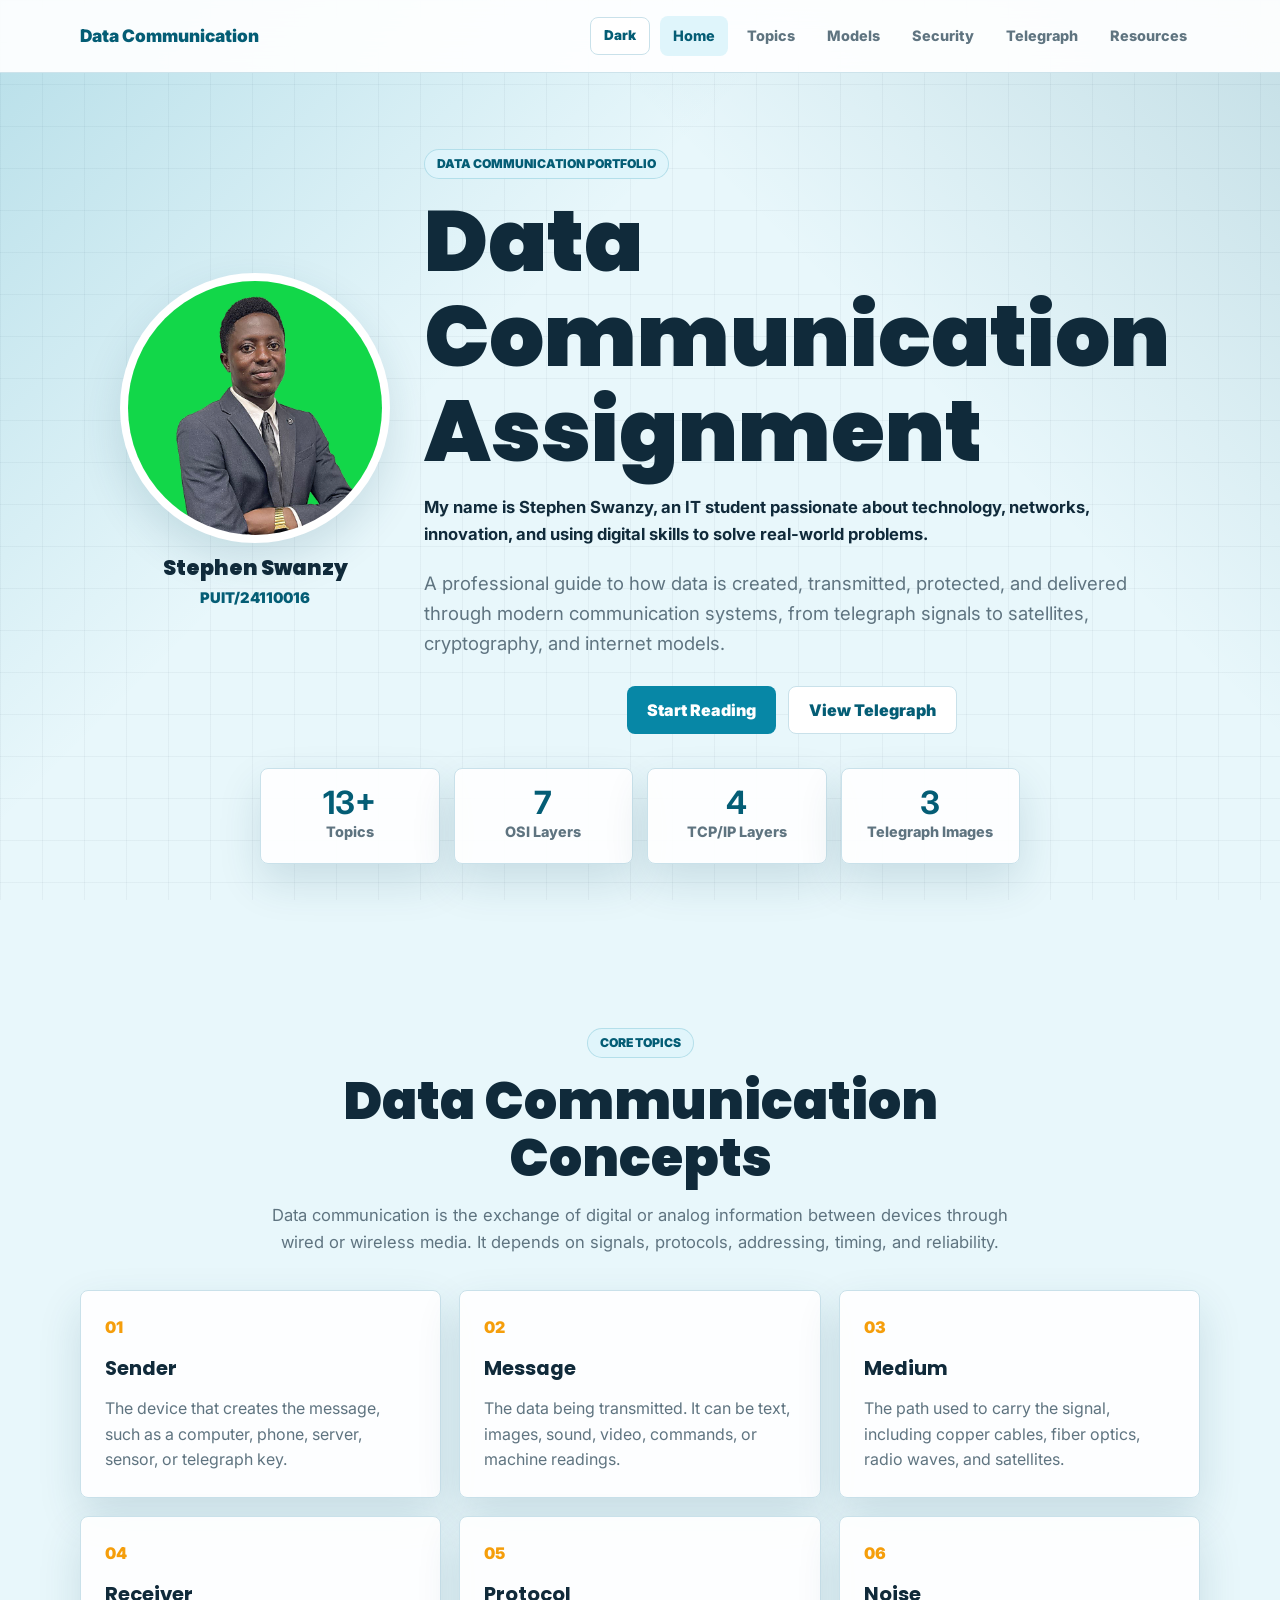
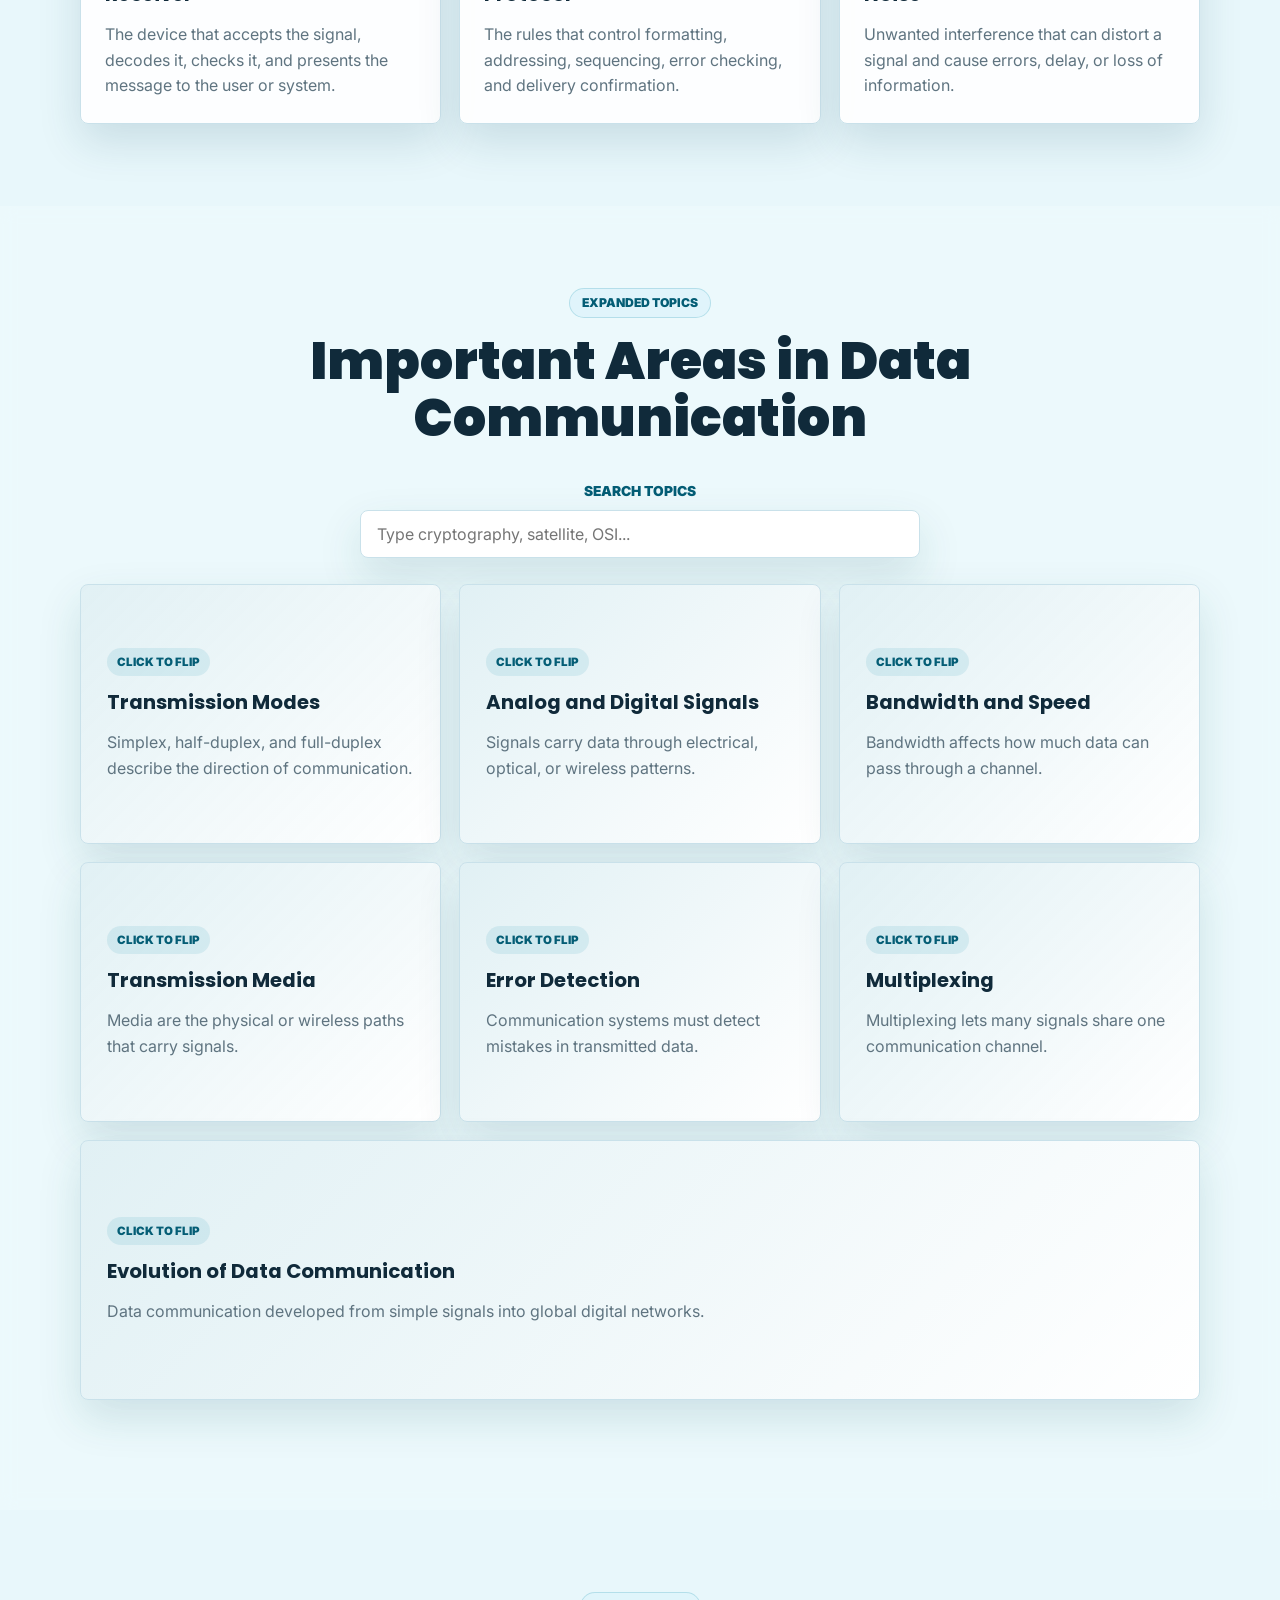
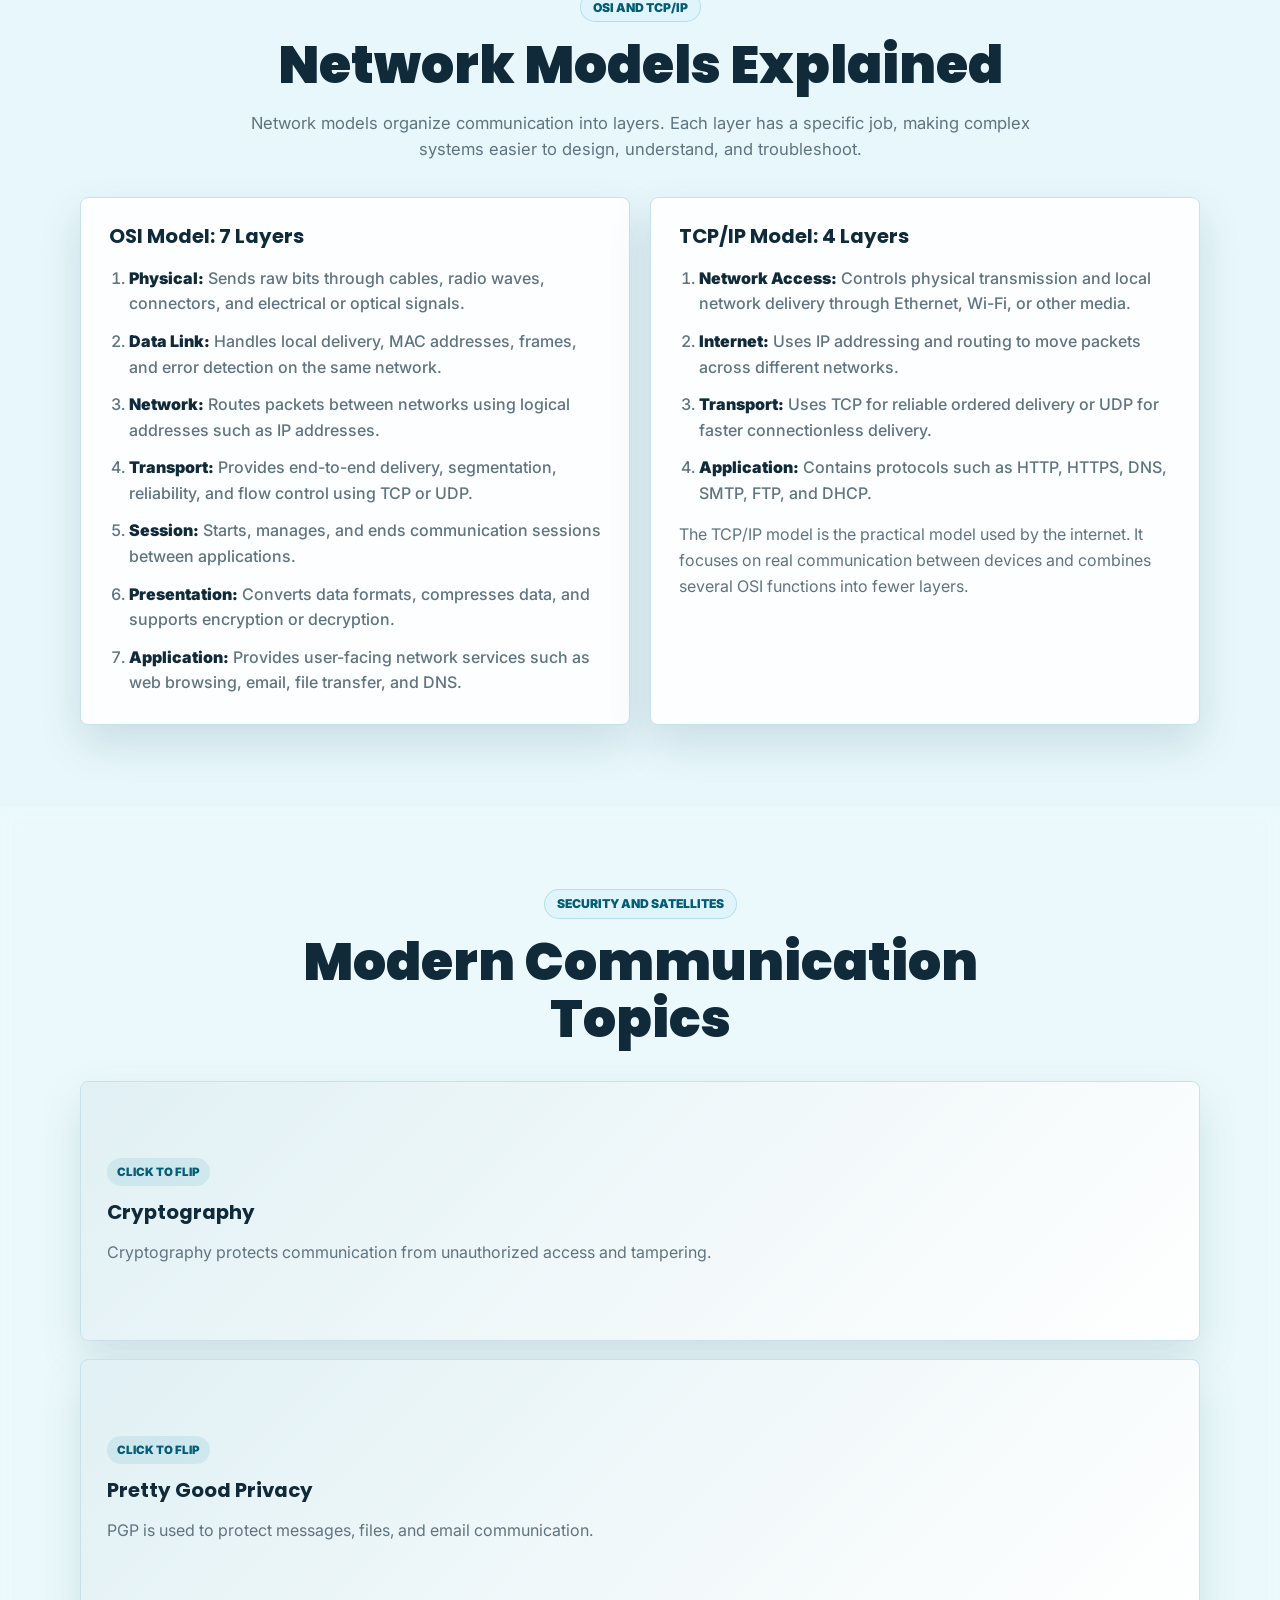
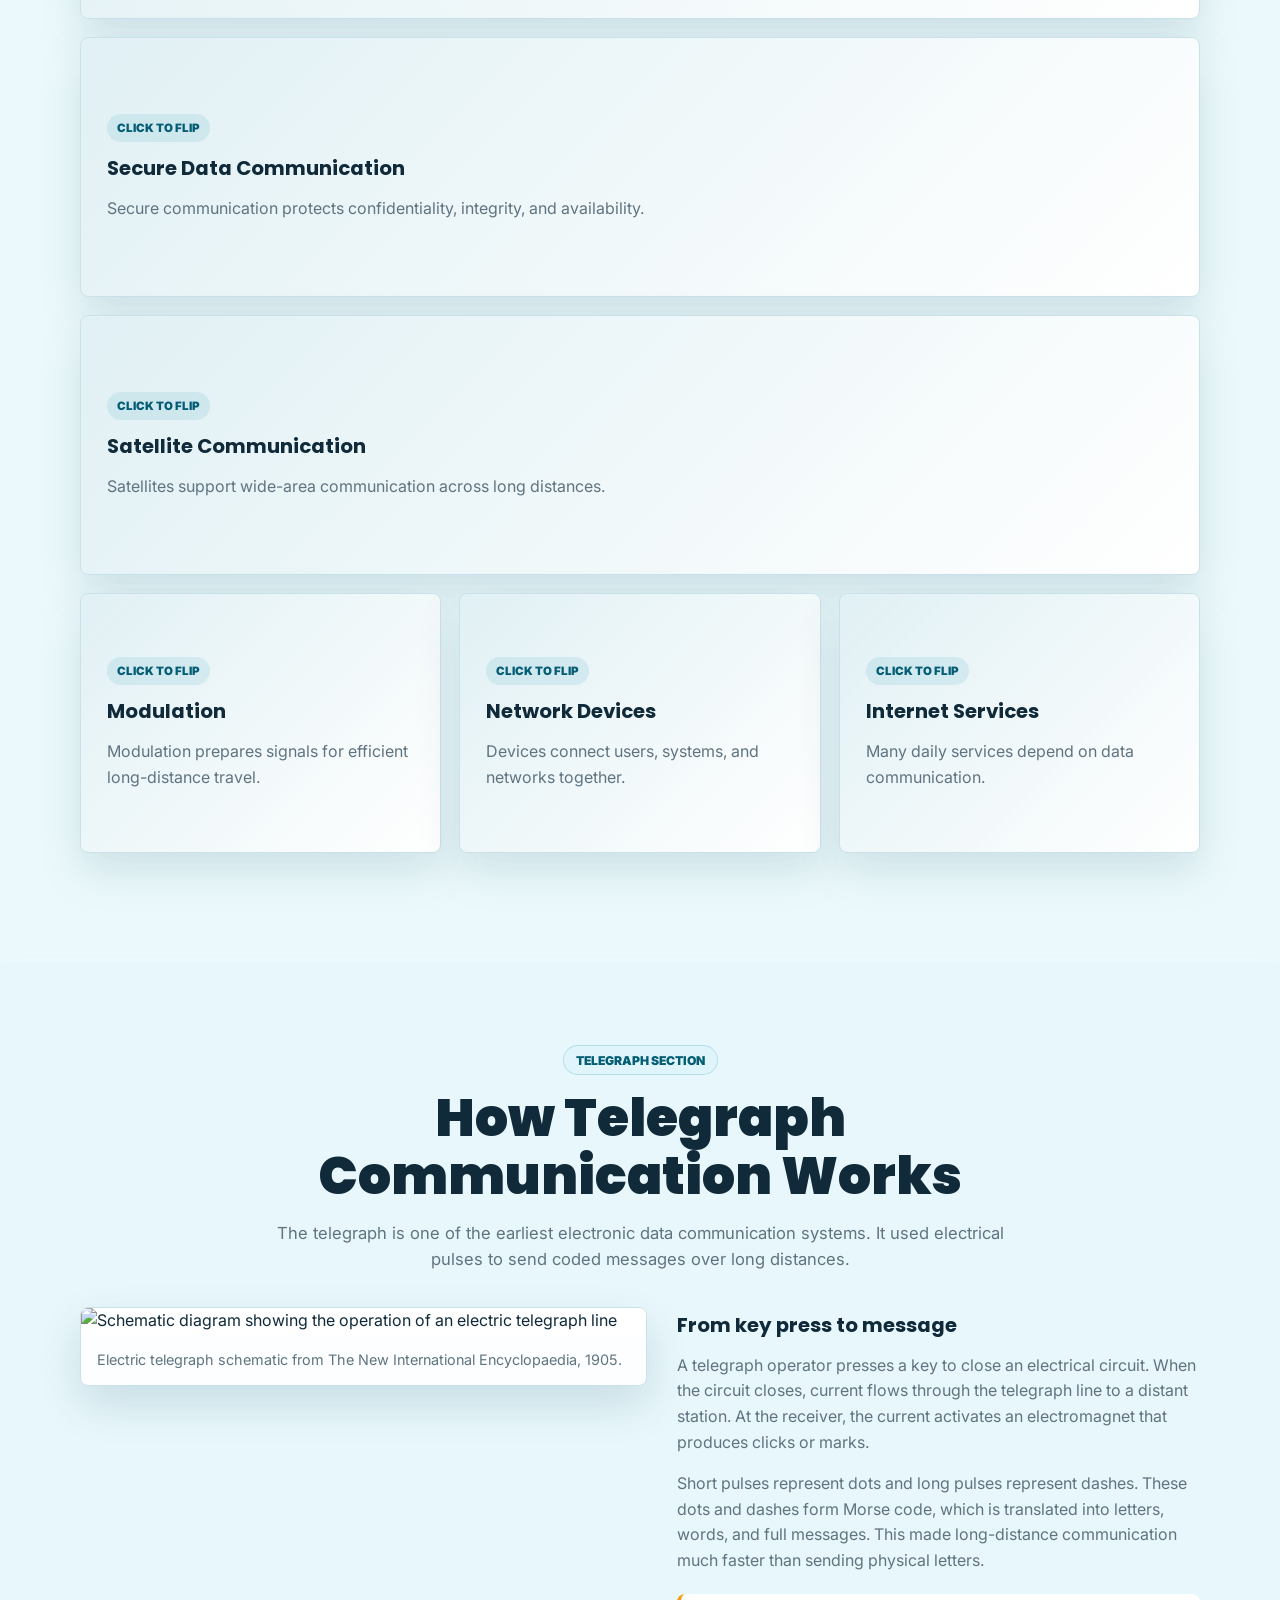
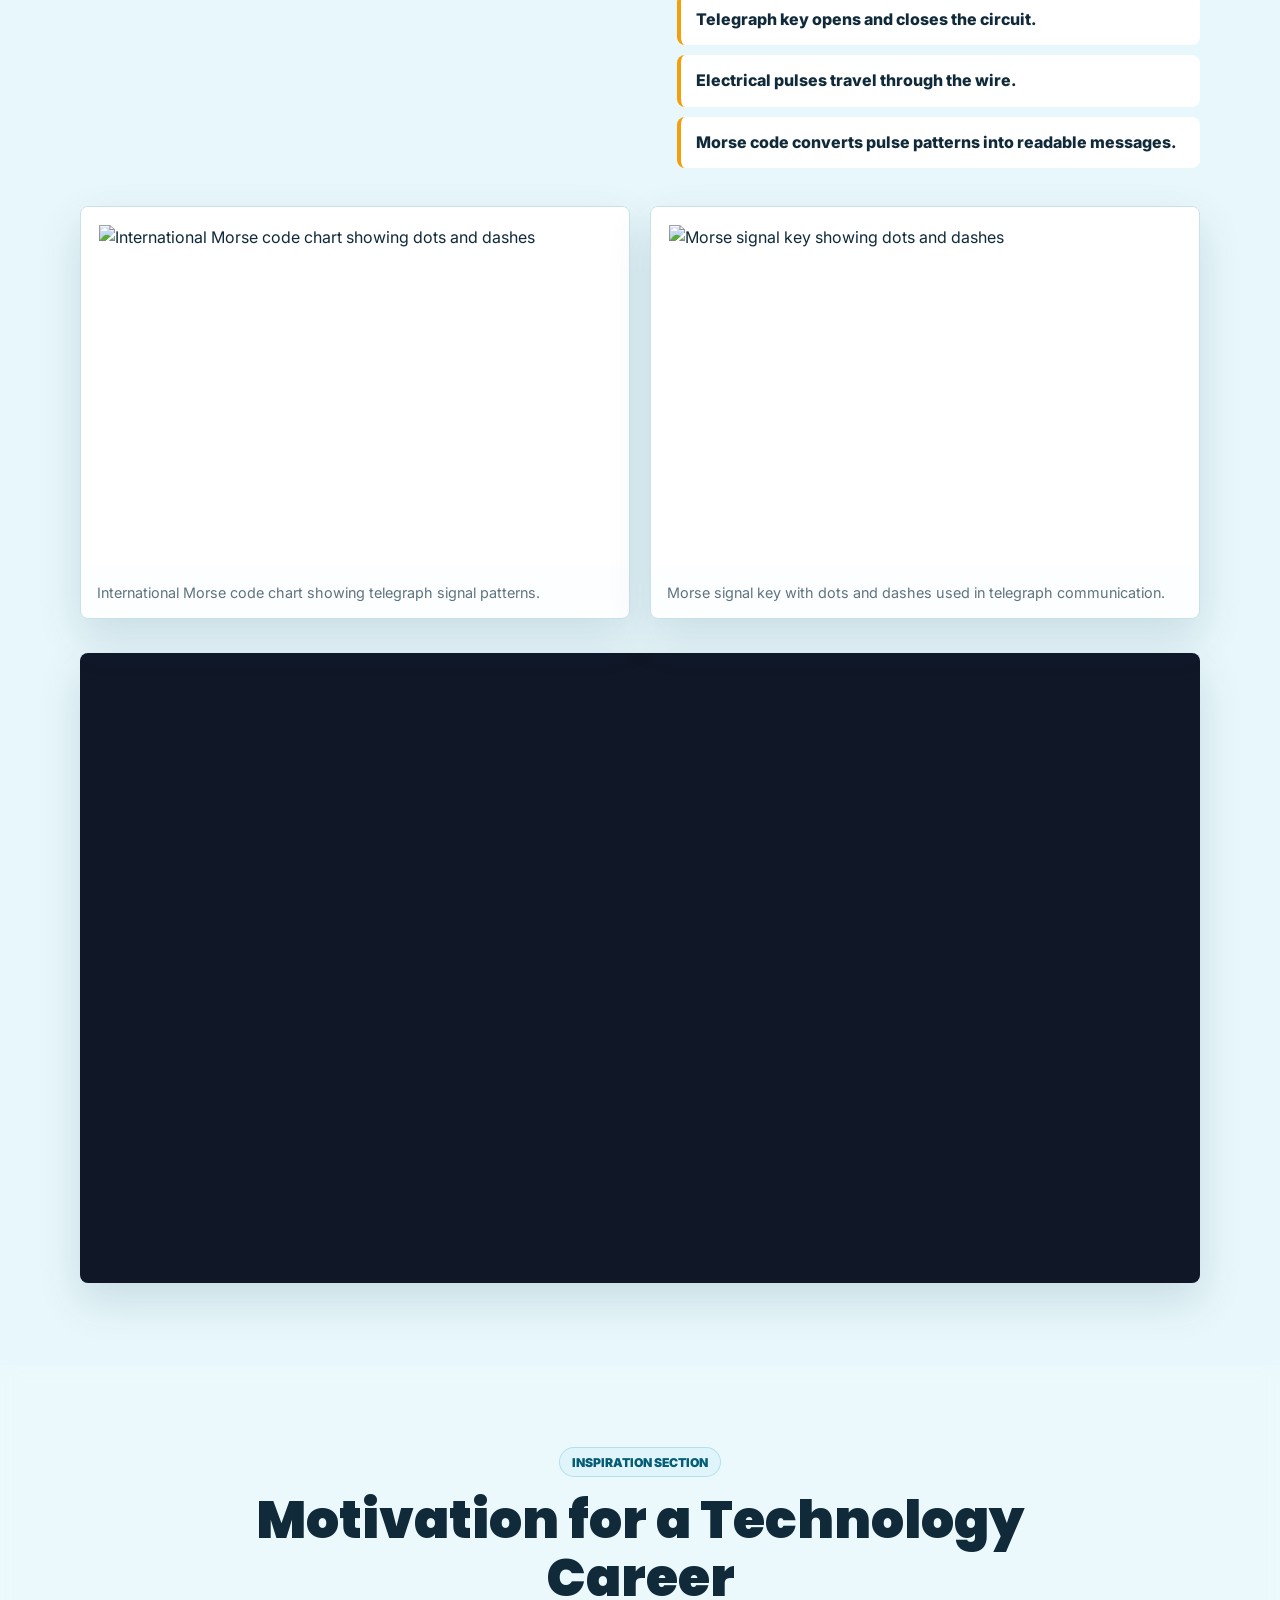
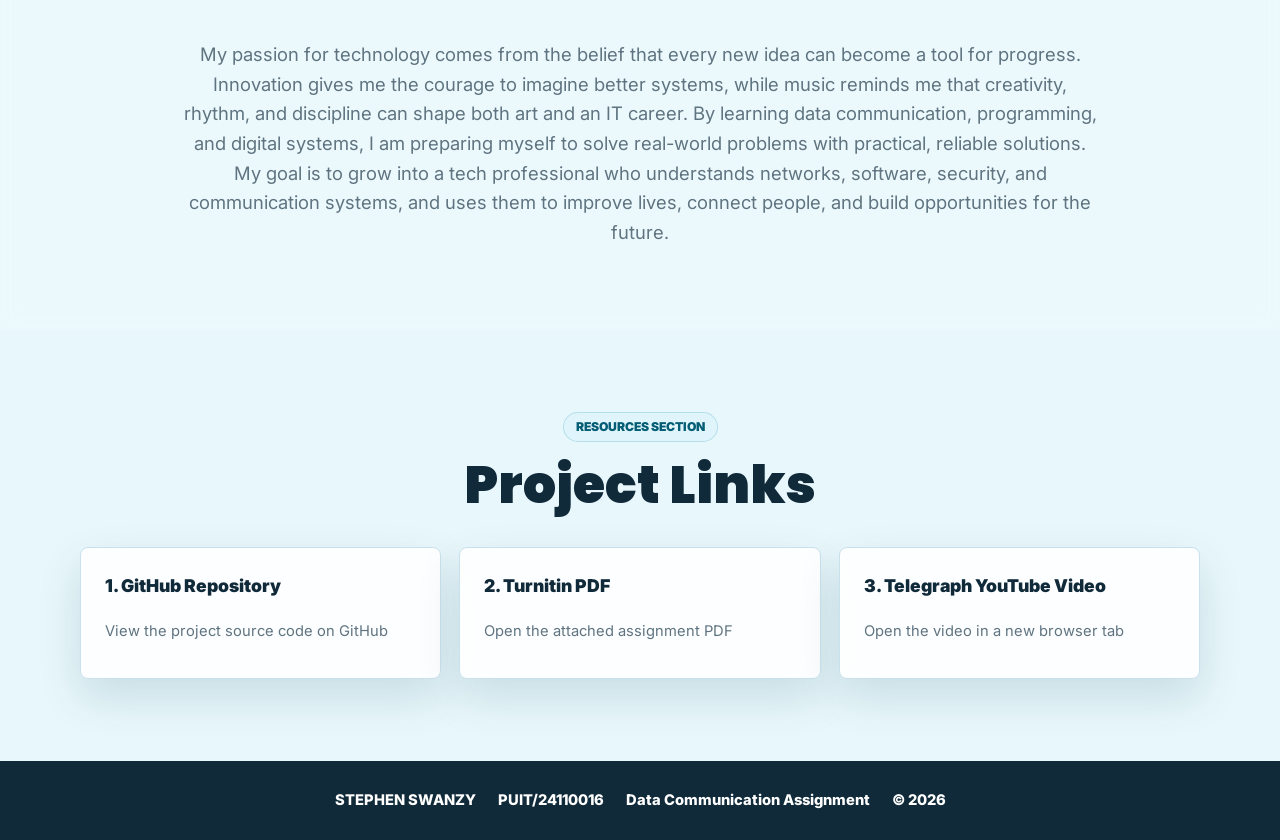
==== html/index.html @ fa2f2961 "Add interactive visual features" ====
﻿<!DOCTYPE html>
<html lang="en">
<head>
    <meta charset="UTF-8">
    <meta name="viewport" content="width=device-width, initial-scale=1.0">
    <title>Data Communication assignment</title>
    <link rel="preconnect" href="https://fonts.googleapis.com">
    <link rel="preconnect" href="https://fonts.gstatic.com" crossorigin>
    <link href="https://fonts.googleapis.com/css2?family=Poppins:wght@500;600;700;800;900&family=Inter:wght@400;500;600;700&display=swap" rel="stylesheet">
    <link rel="stylesheet" href="../css/style.css">
</head>
<body>
    <div class="scroll-progress" aria-hidden="true"></div>
    <header class="site-header">
        <nav class="navbar" aria-label="Primary navigation">
            <a href="#home" class="brand">Data Communication</a>
            <button class="theme-toggle" type="button" aria-label="Toggle dark theme">Theme</button>
            <button class="menu-toggle" type="button" aria-label="Toggle menu" aria-expanded="false">
                <span></span>
                <span></span>
                <span></span>
            </button>
            <ul class="nav-links">
                <li><a href="#home" class="nav-link active">Home</a></li>
                <li><a href="#topics" class="nav-link">Topics</a></li>
                <li><a href="#models" class="nav-link">Models</a></li>
                <li><a href="#security" class="nav-link">Security</a></li>
                <li><a href="#telegraph" class="nav-link">Telegraph</a></li>
                <li><a href="#resources" class="nav-link">Resources</a></li>
            </ul>
        </nav>
    </header>

    <main>
        <section id="home" class="hero section reveal">
            <div class="hero-content">
                <div class="profile-card">
                    <div class="profile-identity">
                        <img src="../assets/picture.jpg" alt="Portrait of Stephen Swanzy" class="profile-photo">
                        <h2>Stephen Swanzy</h2>
                        <p>PUIT/24110016</p>
                    </div>
                    <div>
                        <p class="eyebrow">Data Communication Portfolio</p>
                        <h1>Data Communication Assignment</h1>
                        <p class="short-bio">
                            My name is Stephen Swanzy, an IT student passionate about technology, networks, innovation, and
                            using digital skills to solve real-world problems.
                        </p>
                        <p class="hero-copy">
                            A professional guide to how data is created, transmitted, protected, and delivered through modern
                            communication systems, from telegraph signals to satellites, cryptography, and internet models.
                        </p>
                        <div class="hero-actions">
                            <a href="#topics" class="primary-link">Start Reading</a>
                            <a href="#telegraph" class="secondary-link">View Telegraph</a>
                        </div>
                    </div>
                </div>
                <div class="stats-grid" aria-label="Assignment overview">
                    <div><strong data-count="13">0</strong><span>Topics</span></div>
                    <div><strong data-count="7">0</strong><span>OSI Layers</span></div>
                    <div><strong data-count="4">0</strong><span>TCP/IP Layers</span></div>
                    <div><strong data-count="3">0</strong><span>Telegraph Images</span></div>
                </div>
            </div>
        </section>

        <section id="topics" class="section reveal">
            <div class="section-heading centered">
                <p class="eyebrow">Core topics</p>
                <h2>Data Communication Concepts</h2>
                <p>
                    Data communication is the exchange of digital or analog information between devices through wired or
                    wireless media. It depends on signals, protocols, addressing, timing, and reliability.
                </p>
            </div>

            <div class="component-grid">
                <article class="info-card">
                    <span class="card-number">01</span>
                    <h3>Sender</h3>
                    <p>The device that creates the message, such as a computer, phone, server, sensor, or telegraph key.</p>
                </article>
                <article class="info-card">
                    <span class="card-number">02</span>
                    <h3>Message</h3>
                    <p>The data being transmitted. It can be text, images, sound, video, commands, or machine readings.</p>
                </article>
                <article class="info-card">
                    <span class="card-number">03</span>
                    <h3>Medium</h3>
                    <p>The path used to carry the signal, including copper cables, fiber optics, radio waves, and satellites.</p>
                </article>
                <article class="info-card">
                    <span class="card-number">04</span>
                    <h3>Receiver</h3>
                    <p>The device that accepts the signal, decodes it, checks it, and presents the message to the user or system.</p>
                </article>
                <article class="info-card">
                    <span class="card-number">05</span>
                    <h3>Protocol</h3>
                    <p>The rules that control formatting, addressing, sequencing, error checking, and delivery confirmation.</p>
                </article>
                <article class="info-card">
                    <span class="card-number">06</span>
                    <h3>Noise</h3>
                    <p>Unwanted interference that can distort a signal and cause errors, delay, or loss of information.</p>
                </article>
            </div>
        </section>

        <section class="section section-alt reveal">
            <div class="section-heading centered">
                <p class="eyebrow">Expanded topics</p>
                <h2>Important Areas in Data Communication</h2>
            </div>
            <label class="topic-search" for="topic-search">
                <span>Search topics</span>
                <input id="topic-search" type="search" placeholder="Type cryptography, satellite, OSI...">
            </label>
            <div class="topic-grid">
                <article class="topic-card flip-card" tabindex="0">
                    <div class="flip-card-inner">
                        <div class="flip-card-face flip-card-front">
                            <span class="flip-hint">Click to flip</span>
                            <h3>Transmission Modes</h3>
                            <p>Simplex, half-duplex, and full-duplex describe the direction of communication.</p>
                        </div>
                        <div class="flip-card-face flip-card-back">
                            <h3>Transmission Modes</h3>
                            <p>Simplex sends data one way only, such as a keyboard to a computer. Half-duplex allows both devices to communicate, but one at a time. Full-duplex allows both sides to send and receive together, like a phone call.</p>
                        </div>
                    </div>
                </article>
                <article class="topic-card flip-card" tabindex="0">
                    <div class="flip-card-inner">
                        <div class="flip-card-face flip-card-front">
                            <span class="flip-hint">Click to flip</span>
                            <h3>Analog and Digital Signals</h3>
                            <p>Signals carry data through electrical, optical, or wireless patterns.</p>
                        </div>
                        <div class="flip-card-face flip-card-back">
                            <h3>Analog and Digital Signals</h3>
                            <p>Analog signals are continuous waves, like traditional radio. Digital signals use discrete values, usually binary 0s and 1s. Digital communication is easier to store, process, compress, encrypt, and correct when errors happen.</p>
                        </div>
                    </div>
                </article>
                <article class="topic-card flip-card" tabindex="0">
                    <div class="flip-card-inner">
                        <div class="flip-card-face flip-card-front">
                            <span class="flip-hint">Click to flip</span>
                            <h3>Bandwidth and Speed</h3>
                            <p>Bandwidth affects how much data can pass through a channel.</p>
                        </div>
                        <div class="flip-card-face flip-card-back">
                            <h3>Bandwidth and Speed</h3>
                            <p>Bandwidth is the capacity of a communication channel, often measured in bits per second. Real speed also depends on distance, congestion, signal quality, hardware, and delay. More bandwidth usually improves performance.</p>
                        </div>
                    </div>
                </article>
                <article class="topic-card flip-card" tabindex="0">
                    <div class="flip-card-inner">
                        <div class="flip-card-face flip-card-front">
                            <span class="flip-hint">Click to flip</span>
                            <h3>Transmission Media</h3>
                            <p>Media are the physical or wireless paths that carry signals.</p>
                        </div>
                        <div class="flip-card-face flip-card-back">
                            <h3>Transmission Media</h3>
                            <p>Guided media include twisted pair, coaxial, and fiber optic cable. Unguided media include radio waves, microwave, infrared, Bluetooth, Wi-Fi, and satellite links. Each medium has different cost, range, speed, and reliability.</p>
                        </div>
                    </div>
                </article>
                <article class="topic-card flip-card" tabindex="0">
                    <div class="flip-card-inner">
                        <div class="flip-card-face flip-card-front">
                            <span class="flip-hint">Click to flip</span>
                            <h3>Error Detection</h3>
                            <p>Communication systems must detect mistakes in transmitted data.</p>
                        </div>
                        <div class="flip-card-face flip-card-back">
                            <h3>Error Detection</h3>
                            <p>Noise and interference can damage transmitted bits. Parity checks, checksums, and CRC help detect errors. If an error is found, the receiver can reject the data and request retransmission for accuracy.</p>
                        </div>
                    </div>
                </article>
                <article class="topic-card flip-card" tabindex="0">
                    <div class="flip-card-inner">
                        <div class="flip-card-face flip-card-front">
                            <span class="flip-hint">Click to flip</span>
                            <h3>Multiplexing</h3>
                            <p>Multiplexing lets many signals share one communication channel.</p>
                        </div>
                        <div class="flip-card-face flip-card-back">
                            <h3>Multiplexing</h3>
                            <p>Multiplexing combines multiple data streams so they can travel through one medium. It may divide the channel by time, frequency, wavelength, or code. This makes communication more efficient and reduces cost.</p>
                        </div>
                    </div>
                </article>
                <article class="topic-card flip-card topic-card-wide" tabindex="0">
                    <div class="flip-card-inner">
                        <div class="flip-card-face flip-card-front">
                            <span class="flip-hint">Click to flip</span>
                            <h3>Evolution of Data Communication</h3>
                            <p>Data communication developed from simple signals into global digital networks.</p>
                        </div>
                        <div class="flip-card-face flip-card-back">
                            <h3>Evolution of Data Communication</h3>
                            <p>Early communication used smoke signals, drums, letters, and messengers. The telegraph introduced electrical signals over long distances. Telephones added voice transmission, radio enabled wireless broadcasting, and computers created digital networking. Today, fiber optics, satellites, mobile networks, cloud systems, and the internet allow fast global communication.</p>
                        </div>
                    </div>
                </article>
            </div>
        </section>

        <section id="models" class="section reveal">
            <div class="section-heading centered">
                <p class="eyebrow">OSI and TCP/IP</p>
                <h2>Network Models Explained</h2>
                <p>
                    Network models organize communication into layers. Each layer has a specific job, making complex systems
                    easier to design, understand, and troubleshoot.
                </p>
            </div>
            <div class="model-grid detailed-models">
                <article class="model-card">
                    <h3>OSI Model: 7 Layers</h3>
                    <ol>
                        <li><strong>Physical:</strong> Sends raw bits through cables, radio waves, connectors, and electrical or optical signals.</li>
                        <li><strong>Data Link:</strong> Handles local delivery, MAC addresses, frames, and error detection on the same network.</li>
                        <li><strong>Network:</strong> Routes packets between networks using logical addresses such as IP addresses.</li>
                        <li><strong>Transport:</strong> Provides end-to-end delivery, segmentation, reliability, and flow control using TCP or UDP.</li>
                        <li><strong>Session:</strong> Starts, manages, and ends communication sessions between applications.</li>
                        <li><strong>Presentation:</strong> Converts data formats, compresses data, and supports encryption or decryption.</li>
                        <li><strong>Application:</strong> Provides user-facing network services such as web browsing, email, file transfer, and DNS.</li>
                    </ol>
                </article>
                <article class="model-card">
                    <h3>TCP/IP Model: 4 Layers</h3>
                    <ol>
                        <li><strong>Network Access:</strong> Controls physical transmission and local network delivery through Ethernet, Wi-Fi, or other media.</li>
                        <li><strong>Internet:</strong> Uses IP addressing and routing to move packets across different networks.</li>
                        <li><strong>Transport:</strong> Uses TCP for reliable ordered delivery or UDP for faster connectionless delivery.</li>
                        <li><strong>Application:</strong> Contains protocols such as HTTP, HTTPS, DNS, SMTP, FTP, and DHCP.</li>
                    </ol>
                    <p>
                        The TCP/IP model is the practical model used by the internet. It focuses on real communication between
                        devices and combines several OSI functions into fewer layers.
                    </p>
                </article>
            </div>
        </section>

        <section id="security" class="section section-alt reveal">
            <div class="section-heading centered">
                <p class="eyebrow">Security and satellites</p>
                <h2>Modern Communication Topics</h2>
            </div>
            <div class="topic-grid">
                <article class="topic-card flip-card topic-card-wide" tabindex="0">
                    <div class="flip-card-inner">
                        <div class="flip-card-face flip-card-front">
                            <span class="flip-hint">Click to flip</span>
                            <h3>Cryptography</h3>
                            <p>Cryptography protects communication from unauthorized access and tampering.</p>
                        </div>
                        <div class="flip-card-face flip-card-back">
                            <h3>Cryptography</h3>
                            <p>Cryptography converts readable data into ciphertext so only authorized users can understand it. Encryption protects privacy, hashing checks whether data has changed, and digital signatures confirm the sender. It is used in HTTPS, Wi-Fi security, VPNs, banking, messaging, and secure email.</p>
                        </div>
                    </div>
                </article>
                <article class="topic-card flip-card topic-card-wide" tabindex="0">
                    <div class="flip-card-inner">
                        <div class="flip-card-face flip-card-front">
                            <span class="flip-hint">Click to flip</span>
                            <h3>Pretty Good Privacy</h3>
                            <p>PGP is used to protect messages, files, and email communication.</p>
                        </div>
                        <div class="flip-card-face flip-card-back">
                            <h3>Pretty Good Privacy</h3>
                            <p>Pretty Good Privacy, or PGP, uses public-key cryptography to secure communication. A sender encrypts data with the receiver's public key, and the receiver opens it with a private key. PGP can also sign messages to prove authenticity and protect against message changes.</p>
                        </div>
                    </div>
                </article>
                <article class="topic-card flip-card topic-card-wide" tabindex="0">
                    <div class="flip-card-inner">
                        <div class="flip-card-face flip-card-front">
                            <span class="flip-hint">Click to flip</span>
                            <h3>Secure Data Communication</h3>
                            <p>Secure communication protects confidentiality, integrity, and availability.</p>
                        </div>
                        <div class="flip-card-face flip-card-back">
                            <h3>Secure Data Communication</h3>
                            <p>Secure data communication means information is protected while moving between devices. It uses encryption, authentication, firewalls, VPNs, access control, secure protocols, backups, and monitoring. Good security prevents data theft, impersonation, data modification, and service interruption.</p>
                        </div>
                    </div>
                </article>
                <article class="topic-card flip-card topic-card-wide" tabindex="0">
                    <div class="flip-card-inner">
                        <div class="flip-card-face flip-card-front">
                            <span class="flip-hint">Click to flip</span>
                            <h3>Satellite Communication</h3>
                            <p>Satellites support wide-area communication across long distances.</p>
                        </div>
                        <div class="flip-card-face flip-card-back">
                            <h3>Satellite Communication</h3>
                            <p>Satellite communication sends signals from an earth station to a satellite and back to another location. It supports TV, GPS, aviation, ships, remote communities, disaster recovery, and global internet. Satellites cover wide areas but may face delay, weather interference, and high setup cost.</p>
                        </div>
                    </div>
                </article>
                <article class="topic-card flip-card" tabindex="0">
                    <div class="flip-card-inner">
                        <div class="flip-card-face flip-card-front">
                            <span class="flip-hint">Click to flip</span>
                            <h3>Modulation</h3>
                            <p>Modulation prepares signals for efficient long-distance travel.</p>
                        </div>
                        <div class="flip-card-face flip-card-back">
                            <h3>Modulation</h3>
                            <p>Modulation changes a carrier wave so it can carry information. It may change amplitude, frequency, or phase. This helps signals travel farther, resist interference, and share communication channels efficiently.</p>
                        </div>
                    </div>
                </article>
                <article class="topic-card flip-card" tabindex="0">
                    <div class="flip-card-inner">
                        <div class="flip-card-face flip-card-front">
                            <span class="flip-hint">Click to flip</span>
                            <h3>Network Devices</h3>
                            <p>Devices connect users, systems, and networks together.</p>
                        </div>
                        <div class="flip-card-face flip-card-back">
                            <h3>Network Devices</h3>
                            <p>Switches connect devices within a local network. Routers connect different networks and choose paths for packets. Modems convert signals for internet service, while access points provide wireless connectivity.</p>
                        </div>
                    </div>
                </article>
                <article class="topic-card flip-card" tabindex="0">
                    <div class="flip-card-inner">
                        <div class="flip-card-face flip-card-front">
                            <span class="flip-hint">Click to flip</span>
                            <h3>Internet Services</h3>
                            <p>Many daily services depend on data communication.</p>
                        </div>
                        <div class="flip-card-face flip-card-back">
                            <h3>Internet Services</h3>
                            <p>Websites, email, cloud storage, video calls, streaming, online learning, social media, and digital payments all depend on reliable data communication between clients, servers, routers, and service providers.</p>
                        </div>
                    </div>
                </article>
            </div>
        </section>

        <section id="telegraph" class="section reveal">
            <div class="section-heading centered">
                <p class="eyebrow">Telegraph section</p>
                <h2>How Telegraph Communication Works</h2>
                <p>
                    The telegraph is one of the earliest electronic data communication systems. It used electrical pulses to
                    send coded messages over long distances.
                </p>
            </div>

            <div class="telegraph-layout">
                <figure class="diagram-card">
                    <img src="https://upload.wikimedia.org/wikipedia/commons/0/08/NIE_1905_Telegraph_-_Schematic.jpg" alt="Schematic diagram showing the operation of an electric telegraph line">
                    <figcaption>Electric telegraph schematic from The New International Encyclopaedia, 1905.</figcaption>
                </figure>
                <div class="explanation">
                    <h3>From key press to message</h3>
                    <p>
                        A telegraph operator presses a key to close an electrical circuit. When the circuit closes, current
                        flows through the telegraph line to a distant station. At the receiver, the current activates an
                        electromagnet that produces clicks or marks.
                    </p>
                    <p>
                        Short pulses represent dots and long pulses represent dashes. These dots and dashes form Morse code,
                        which is translated into letters, words, and full messages. This made long-distance communication much
                        faster than sending physical letters.
                    </p>
                    <ul class="feature-list">
                        <li>Telegraph key opens and closes the circuit.</li>
                        <li>Electrical pulses travel through the wire.</li>
                        <li>Morse code converts pulse patterns into readable messages.</li>
                    </ul>
                </div>
            </div>

            <div class="signal-gallery">
                <figure class="diagram-card">
                    <img src="https://upload.wikimedia.org/wikipedia/commons/b/b5/International_Morse_Code.svg" alt="International Morse code chart showing dots and dashes">
                    <figcaption>International Morse code chart showing telegraph signal patterns.</figcaption>
                </figure>
                <figure class="diagram-card">
                    <img src="https://upload.wikimedia.org/wikipedia/commons/3/37/Morse_Signal_Key.png" alt="Morse signal key showing dots and dashes">
                    <figcaption>Morse signal key with dots and dashes used in telegraph communication.</figcaption>
                </figure>
            </div>

            <div class="video-wrap" aria-label="Embedded YouTube video about telegraph communication">
                <iframe
                    src="https://www.youtube.com/embed/ddCSzZjHMOo"
                    title="Telegraph video"
                    allow="accelerometer; autoplay; clipboard-write; encrypted-media; gyroscope; picture-in-picture; web-share"
                    allowfullscreen>
                </iframe>
            </div>
        </section>

        <section id="inspiration" class="section section-alt reveal">
            <div class="section-heading centered">
                <p class="eyebrow">Inspiration section</p>
                <h2>Motivation for a Technology Career</h2>
            </div>
            <p class="inspiration-text">
                My passion for technology comes from the belief that every new idea can become a tool for progress. Innovation
                gives me the courage to imagine better systems, while music reminds me that creativity, rhythm, and discipline
                can shape both art and an IT career. By learning data communication, programming, and digital systems, I am
                preparing myself to solve real-world problems with practical, reliable solutions. My goal is to grow into a tech
                professional who understands networks, software, security, and communication systems, and uses them to improve
                lives, connect people, and build opportunities for the future.
            </p>
        </section>

        <section id="resources" class="section reveal">
            <div class="section-heading centered">
                <p class="eyebrow">Resources section</p>
                <h2>Project Links</h2>
            </div>
            <div class="resource-grid">
                <a class="resource-link" href="https://github.com/stephen-swanzy/DATA-COMMUNICTION-ASSIGNMENT" target="_blank" rel="noopener">
                    <span>1. GitHub Repository</span>
                    <small>View the project source code on GitHub</small>
                </a>
                <a class="resource-link" href="../assets/DATA%20COMMUNICATION.pdf" target="_blank" rel="noopener">
                    <span>2. Turnitin PDF</span>
                    <small>Open the attached assignment PDF</small>
                </a>
                <a class="resource-link" href="https://www.youtube.com/watch?v=ddCSzZjHMOo" target="_blank" rel="noopener">
                    <span>3. Telegraph YouTube Video</span>
                    <small>Open the video in a new browser tab</small>
                </a>
            </div>
        </section>
    </main>

    <button class="back-to-top" type="button" aria-label="Back to top">Top</button>

    <footer class="footer">
        <p>STEPHEN SWANZY</p>
        <p>PUIT/24110016</p>
        <p>Data Communication Assignment</p>
        <p>&copy; <span id="current-year"></span></p>
    </footer>

    <script src="../java script/script.js"></script>
</body>
</html>
---- css/style.css ----
:root {
    --bg: #e8f7fb;
    --surface: #ffffff;
    --surface-soft: #f8fbff;
    --ink: #102a3a;
    --muted: #5f7480;
    --line: #c9e1ea;
    --primary: #0787a6;
    --primary-dark: #045d75;
    --accent: #f59e0b;
    --teal: #0f766e;
    --soft: #dff5fb;
    --shadow: 0 18px 44px rgba(3, 71, 89, 0.14);
}

body.dark-theme {
    --bg: #071b24;
    --surface: #102d38;
    --surface-soft: #123542;
    --ink: #edfaff;
    --muted: #b7cdd5;
    --line: #285360;
    --primary: #38c6df;
    --primary-dark: #8be8f4;
    --soft: #123f4c;
    --shadow: 0 18px 44px rgba(0, 0, 0, 0.28);
}

* {
    box-sizing: border-box;
}

html {
    scroll-behavior: smooth;
    overflow-x: hidden;
}

body {
    margin: 0;
    background:
        linear-gradient(135deg, rgba(7, 135, 166, 0.22), transparent 38%),
        linear-gradient(225deg, rgba(4, 93, 117, 0.16), transparent 34%),
        linear-gradient(rgba(16, 42, 58, 0.045) 1px, transparent 1px),
        linear-gradient(90deg, rgba(16, 42, 58, 0.045) 1px, transparent 1px),
        var(--bg);
    background-attachment: fixed;
    background-size: auto, auto, 42px 42px, 42px 42px, auto;
    color: var(--ink);
    font-family: "Inter", Arial, sans-serif;
    line-height: 1.6;
    overflow-x: hidden;
}

.scroll-progress {
    position: fixed;
    top: 0;
    left: 0;
    z-index: 50;
    width: 0%;
    height: 4px;
    background: linear-gradient(90deg, var(--primary), var(--accent));
    box-shadow: 0 0 18px rgba(7, 135, 166, 0.35);
}

img,
iframe {
    max-width: 100%;
    height: auto;
}

.site-header {
    position: sticky;
    top: 0;
    z-index: 20;
    border-bottom: 1px solid rgba(201, 225, 234, 0.92);
    background: rgba(255, 255, 255, 0.92);
    backdrop-filter: blur(16px);
}

body.dark-theme .site-header {
    border-bottom-color: rgba(40, 83, 96, 0.95);
    background: rgba(7, 27, 36, 0.9);
}

.navbar {
    display: flex;
    align-items: center;
    justify-content: space-between;
    width: min(1120px, calc(100% - 32px));
    min-height: 72px;
    margin: 0 auto;
}

.theme-toggle {
    display: inline-flex;
    align-items: center;
    justify-content: center;
    min-height: 38px;
    margin-left: auto;
    margin-right: 10px;
    padding: 0 13px;
    border: 1px solid var(--line);
    border-radius: 8px;
    background: var(--surface);
    color: var(--primary-dark);
    font: inherit;
    font-size: 0.84rem;
    font-weight: 900;
    cursor: pointer;
    transition: background 180ms ease, transform 180ms ease;
}

.theme-toggle:hover {
    transform: translateY(-2px);
}

body.dark-theme .theme-toggle {
    background: var(--surface-soft);
    color: var(--primary-dark);
}

.brand {
    color: var(--primary-dark);
    font-size: 1.08rem;
    font-weight: 900;
    text-decoration: none;
}

.nav-links {
    display: flex;
    align-items: center;
    gap: 6px;
    margin: 0;
    padding: 0;
    list-style: none;
}

.nav-link {
    display: inline-flex;
    align-items: center;
    min-height: 40px;
    padding: 0 13px;
    border-radius: 8px;
    color: var(--muted);
    font-size: 0.9rem;
    font-weight: 800;
    text-decoration: none;
    transition: color 180ms ease, background 180ms ease;
}

.nav-link:hover,
.nav-link.active {
    background: var(--soft);
    color: var(--primary-dark);
}

body.dark-theme .nav-links {
    background: var(--surface);
}

.menu-toggle {
    display: none;
    width: 42px;
    height: 42px;
    border: 1px solid var(--line);
    border-radius: 8px;
    background: var(--surface);
    cursor: pointer;
}

.menu-toggle span {
    display: block;
    width: 18px;
    height: 2px;
    margin: 4px auto;
    background: var(--ink);
}

.section {
    width: min(1120px, calc(100% - 32px));
    margin: 0 auto;
    padding: 82px 0;
    scroll-margin-top: 88px;
}

.section-alt {
    width: 100%;
    padding-right: max(16px, calc((100% - 1120px) / 2));
    padding-left: max(16px, calc((100% - 1120px) / 2));
    background: rgba(238, 250, 253, 0.78);
    backdrop-filter: blur(8px);
}

body.dark-theme .section-alt {
    background: rgba(8, 34, 45, 0.82);
}

.hero {
    display: grid;
    align-items: center;
    min-height: calc(100vh - 72px);
    padding-top: 76px;
}

.hero-content {
    max-width: 1040px;
    margin: 0 auto;
    text-align: center;
}

.profile-card {
    display: grid;
    grid-template-columns: 270px minmax(0, 1fr);
    gap: 34px;
    align-items: center;
    text-align: left;
}

.profile-identity {
    display: grid;
    justify-items: center;
    gap: 8px;
}

.profile-photo {
    display: block;
    width: 270px;
    aspect-ratio: 1;
    object-fit: cover;
    object-position: center 18%;
    border: 8px solid #ffffff;
    border-radius: 50%;
    background: var(--surface);
    box-shadow: var(--shadow);
}

.profile-identity h2 {
    margin-top: 6px;
    color: var(--ink);
    font-size: 1.28rem;
    text-align: center;
}

.profile-identity p {
    margin: 0;
    color: var(--primary-dark);
    font-size: 0.92rem;
    font-weight: 900;
    text-align: center;
}

.badge,
.eyebrow {
    display: inline-flex;
    align-items: center;
    min-height: 30px;
    margin: 0 0 14px;
    padding: 0 12px;
    border: 1px solid rgba(7, 135, 166, 0.2);
    border-radius: 999px;
    background: rgba(223, 245, 251, 0.92);
    color: var(--primary-dark);
    font-size: 0.76rem;
    font-weight: 900;
    letter-spacing: 0;
    text-transform: uppercase;
}

h1,
h2,
h3 {
    margin: 0;
    font-family: "Poppins", "Inter", Arial, sans-serif;
    line-height: 1.1;
}

h1 {
    font-size: clamp(2.6rem, 7vw, 5.4rem);
    font-weight: 900;
    letter-spacing: 0;
}

h2 {
    font-size: clamp(2rem, 5vw, 3.25rem);
    font-weight: 900;
    letter-spacing: 0;
}

h3 {
    font-size: 1.24rem;
}

.hero-copy {
    max-width: 720px;
    margin: 22px 0 28px;
    color: var(--muted);
    font-size: 1.16rem;
}

.short-bio {
    max-width: 680px;
    margin: 16px 0 0;
    color: var(--ink);
    font-size: 1.04rem;
    font-weight: 700;
}

.hero-actions {
    display: flex;
    flex-wrap: wrap;
    justify-content: center;
    gap: 12px;
}

.primary-link,
.secondary-link {
    display: inline-flex;
    align-items: center;
    justify-content: center;
    min-height: 48px;
    padding: 0 20px;
    border-radius: 8px;
    font-weight: 900;
    text-decoration: none;
    text-align: center;
    transition: background 180ms ease, transform 180ms ease, border-color 180ms ease;
}

.primary-link {
    background: var(--primary);
    color: #ffffff;
}

.secondary-link {
    border: 1px solid var(--line);
    background: var(--surface);
    color: var(--primary-dark);
}

.primary-link:hover,
.secondary-link:hover {
    transform: translateY(-2px);
}

.primary-link:hover {
    background: var(--primary-dark);
}

.stats-grid {
    display: grid;
    grid-template-columns: repeat(4, minmax(0, 1fr));
    gap: 14px;
    max-width: 760px;
    margin: 34px auto 0;
}

.stats-grid div,
.info-card,
.topic-card,
.model-card,
.application-list article,
.diagram-card,
.resource-link {
    border: 1px solid var(--line);
    border-radius: 8px;
    background: rgba(255, 255, 255, 0.92);
    box-shadow: var(--shadow);
}

.stats-grid div {
    padding: 18px 12px;
}

.stats-grid strong {
    display: block;
    color: var(--primary-dark);
    font-size: 2rem;
    line-height: 1;
}

.stats-grid strong::after {
    content: "+";
}

.stats-grid div:nth-child(2) strong::after,
.stats-grid div:nth-child(3) strong::after,
.stats-grid div:nth-child(4) strong::after {
    content: "";
}

.stats-grid span {
    color: var(--muted);
    font-size: 0.9rem;
    font-weight: 800;
}

.section-heading {
    max-width: 780px;
    margin-bottom: 34px;
}

.section-heading.centered {
    margin-right: auto;
    margin-left: auto;
    text-align: center;
}

.section-heading p:not(.eyebrow) {
    margin: 16px 0 0;
    color: var(--muted);
    font-size: 1.04rem;
}

.inline-jump {
    display: inline-flex;
    margin-top: 18px;
    color: var(--primary-dark);
    font-weight: 900;
    text-decoration: none;
}

.inline-jump:hover {
    text-decoration: underline;
}

.component-grid,
.topic-grid {
    display: grid;
    grid-template-columns: repeat(3, minmax(0, 1fr));
    gap: 18px;
}

.info-card,
.topic-card,
.model-card,
.application-list article {
    padding: 24px;
}

.card-number {
    display: inline-flex;
    margin-bottom: 18px;
    color: var(--accent);
    font-weight: 900;
}

.info-card p,
.topic-card p,
.model-card p,
.application-list p,
.explanation p,
.inspiration-text {
    color: var(--muted);
}

.info-card p,
.topic-card p,
.model-card p,
.application-list p,
.explanation p {
    margin-bottom: 0;
}

.topic-grid {
    margin-bottom: 28px;
}

.topic-search {
    display: grid;
    gap: 8px;
    max-width: 560px;
    margin: 0 auto 26px;
}

.topic-search span {
    color: var(--primary-dark);
    font-size: 0.86rem;
    font-weight: 900;
    text-align: center;
    text-transform: uppercase;
}

.topic-search input {
    width: 100%;
    min-height: 48px;
    padding: 0 16px;
    border: 1px solid var(--line);
    border-radius: 8px;
    background: var(--surface);
    color: var(--ink);
    font: inherit;
    box-shadow: var(--shadow);
}

.topic-search input:focus {
    outline: 3px solid rgba(7, 135, 166, 0.22);
    border-color: var(--primary);
}

.topic-card {
    background: var(--surface);
    transition: transform 180ms ease, border-color 180ms ease;
}

.topic-card.hidden-topic {
    display: none;
}

.topic-card:hover {
    border-color: rgba(37, 99, 235, 0.45);
    transform: translateY(-3px);
}

.flip-card {
    min-height: 260px;
    padding: 0;
    border: 0;
    background: transparent;
    box-shadow: none;
    cursor: pointer;
    perspective: 1200px;
}

.flip-card:hover {
    transform: none;
}

.flip-card-inner {
    position: relative;
    width: 100%;
    min-height: 100%;
    height: 100%;
    transform-style: preserve-3d;
    transition: transform 520ms ease;
}

.flip-card.is-flipped .flip-card-inner {
    transform: rotateY(180deg);
}

.flip-card:focus-visible {
    outline: 3px solid rgba(7, 135, 166, 0.35);
    outline-offset: 4px;
}

.flip-card-face {
    display: flex;
    position: absolute;
    inset: 0;
    flex-direction: column;
    justify-content: center;
    min-height: 260px;
    padding: 26px;
    border: 1px solid var(--line);
    border-radius: 8px;
    backface-visibility: hidden;
    box-shadow: var(--shadow);
    overflow-y: auto;
}

.flip-card-front {
    background:
        linear-gradient(135deg, rgba(7, 135, 166, 0.12), transparent),
        var(--surface);
}

body.dark-theme .flip-card-front,
body.dark-theme .info-card,
body.dark-theme .model-card,
body.dark-theme .application-list article,
body.dark-theme .diagram-card,
body.dark-theme .resource-link,
body.dark-theme .stats-grid div {
    background: rgba(16, 45, 56, 0.94);
}

.flip-card-back {
    background: linear-gradient(135deg, var(--primary-dark), #087b95);
    color: #ffffff;
    transform: rotateY(180deg);
}

.flip-card-back p,
.flip-card-back h3 {
    color: #ffffff;
}

.flip-hint {
    display: inline-flex;
    align-self: flex-start;
    margin-bottom: 16px;
    padding: 5px 10px;
    border-radius: 999px;
    background: rgba(7, 135, 166, 0.1);
    color: var(--primary-dark);
    font-size: 0.72rem;
    font-weight: 900;
    text-transform: uppercase;
}

.topic-card-wide {
    grid-column: span 3;
}

.accordion {
    display: grid;
    gap: 12px;
}

.accordion-item {
    overflow: hidden;
    border: 1px solid var(--line);
    border-radius: 8px;
    background: var(--surface);
}

.accordion-trigger {
    display: flex;
    align-items: center;
    justify-content: space-between;
    width: 100%;
    min-height: 64px;
    padding: 0 22px;
    border: 0;
    background: transparent;
    color: var(--ink);
    font: inherit;
    font-weight: 900;
    text-align: left;
    cursor: pointer;
}

.accordion-icon {
    display: grid;
    flex: 0 0 30px;
    width: 30px;
    height: 30px;
    place-items: center;
    border-radius: 50%;
    background: var(--soft);
    color: var(--primary-dark);
}

.accordion-panel {
    display: grid;
    grid-template-rows: 0fr;
    transition: grid-template-rows 220ms ease;
}

.accordion-panel p {
    overflow: hidden;
    margin: 0;
    padding: 0 22px;
    color: var(--muted);
}

.accordion-panel.open {
    grid-template-rows: 1fr;
}

.accordion-panel.open p {
    padding-bottom: 22px;
}

.model-grid {
    display: grid;
    grid-template-columns: repeat(2, minmax(0, 1fr));
    gap: 20px;
}

.model-card ol {
    display: grid;
    gap: 12px;
    margin: 18px 0 0;
    padding-left: 20px;
}

.model-card li {
    color: var(--muted);
    font-weight: 500;
}

.model-card li strong {
    color: var(--ink);
    font-weight: 900;
}

.detailed-models .model-card {
    padding: 28px;
}

.application-list {
    display: grid;
    grid-template-columns: repeat(5, minmax(0, 1fr));
    gap: 14px;
}

.application-list article {
    padding: 20px;
}

.telegraph-layout {
    display: grid;
    grid-template-columns: minmax(0, 1.04fr) minmax(300px, 0.96fr);
    gap: 30px;
    align-items: start;
}

.diagram-card {
    margin: 0;
    overflow: hidden;
}

.diagram-card img {
    display: block;
    width: 100%;
    max-height: 520px;
    object-fit: contain;
    background: #ffffff;
}

.diagram-card figcaption {
    padding: 14px 16px;
    color: var(--muted);
    font-size: 0.9rem;
}

.explanation {
    padding: 8px 0;
}

.feature-list {
    display: grid;
    gap: 10px;
    margin: 20px 0 0;
    padding: 0;
    list-style: none;
}

.feature-list li {
    padding: 13px 15px;
    border-left: 4px solid var(--accent);
    border-radius: 8px;
    background: var(--surface);
    font-weight: 800;
}

.video-wrap {
    overflow: hidden;
    margin-top: 34px;
    border-radius: 8px;
    background: #101828;
    aspect-ratio: 16 / 9;
    box-shadow: var(--shadow);
}

.video-wrap iframe {
    display: block;
    width: 100%;
    height: 100%;
    border: 0;
}

.signal-gallery {
    display: grid;
    grid-template-columns: repeat(2, minmax(0, 1fr));
    gap: 20px;
    margin-top: 30px;
}

.signal-gallery .diagram-card img {
    height: 360px;
    padding: 18px;
}

.inspiration-text {
    max-width: 920px;
    margin: 0 auto;
    font-size: 1.16rem;
    text-align: center;
}

.resource-grid {
    display: grid;
    grid-template-columns: repeat(3, minmax(0, 1fr));
    gap: 18px;
}

.resource-link {
    display: grid;
    gap: 10px;
    min-height: 132px;
    padding: 24px;
    color: var(--ink);
    text-decoration: none;
    overflow-wrap: anywhere;
    transition: border-color 180ms ease, transform 180ms ease;
}

.resource-link:hover {
    border-color: var(--primary);
    transform: translateY(-3px);
}

.resource-link span {
    font-size: 1.1rem;
    font-weight: 900;
}

.resource-link small {
    color: var(--muted);
    font-size: 0.92rem;
}

.back-to-top {
    position: fixed;
    right: 22px;
    bottom: 22px;
    z-index: 15;
    display: grid;
    width: 44px;
    height: 44px;
    place-items: center;
    border: 0;
    border-radius: 50%;
    background: var(--primary);
    color: #ffffff;
    font-size: 1.2rem;
    font-weight: 900;
    opacity: 0;
    pointer-events: none;
    box-shadow: var(--shadow);
    cursor: pointer;
    transition: opacity 180ms ease, transform 180ms ease;
}

.back-to-top.visible {
    opacity: 1;
    pointer-events: auto;
}

.back-to-top:hover {
    transform: translateY(-3px);
}

.footer {
    display: flex;
    flex-wrap: wrap;
    justify-content: center;
    gap: 12px 22px;
    padding: 28px 16px;
    background: var(--ink);
    color: #ffffff;
    text-align: center;
}

.footer p {
    margin: 0;
    font-size: 0.92rem;
    font-weight: 800;
}

.reveal {
    opacity: 0;
    transform: translateY(24px);
    transition: opacity 650ms ease, transform 650ms ease;
}

.reveal.visible {
    opacity: 1;
    transform: translateY(0);
}

@media (max-width: 1040px) {
    .menu-toggle {
        display: block;
    }

    .nav-links {
        position: absolute;
        top: 72px;
        right: 16px;
        left: 16px;
        display: none;
        flex-direction: column;
        align-items: stretch;
        max-height: calc(100vh - 92px);
        overflow-y: auto;
        padding: 12px;
        border: 1px solid var(--line);
        border-radius: 8px;
        background: var(--surface);
        box-shadow: var(--shadow);
    }

    .theme-toggle {
        margin-left: 0;
    }

    .nav-links.open {
        display: flex;
    }

    .nav-link {
        width: 100%;
    }

    .component-grid,
    .topic-grid,
    .resource-grid,
    .application-list {
        grid-template-columns: repeat(2, minmax(0, 1fr));
    }

    .topic-card-wide {
        grid-column: span 2;
    }
}

@media (max-width: 780px) {
    .nav-links {
        right: 12px;
        left: 12px;
    }

    .navbar,
    .section,
    .section-alt {
        width: min(100% - 24px, 1120px);
    }

    .section,
    .section-alt {
        padding-top: 54px;
        padding-bottom: 54px;
    }

    .section-alt {
        padding-right: 12px;
        padding-left: 12px;
    }

    .hero {
        min-height: auto;
        padding-top: 46px;
        padding-bottom: 58px;
    }

    .profile-card {
        grid-template-columns: 1fr;
        gap: 22px;
        text-align: center;
    }

    .profile-photo {
        width: min(210px, 64vw);
        margin: 0 auto;
        border-width: 6px;
    }

    .profile-identity h2 {
        font-size: 1.18rem;
    }

    h1 {
        font-size: clamp(2.2rem, 13vw, 3.4rem);
    }

    h2 {
        font-size: clamp(1.8rem, 9vw, 2.5rem);
    }

    .hero-copy,
    .short-bio,
    .section-heading p:not(.eyebrow),
    .inspiration-text {
        font-size: 1rem;
    }

    .stats-grid div,
    .info-card,
    .model-card,
    .application-list article,
    .resource-link {
        padding: 20px;
    }

    .flip-card,
    .flip-card-face {
        min-height: 300px;
    }

    .flip-card-face {
        padding: 22px;
    }

    .hero-actions {
        flex-direction: column;
        align-items: stretch;
    }

    .primary-link,
    .secondary-link {
        width: 100%;
    }

    .model-card ol {
        padding-left: 18px;
    }

    .diagram-card img {
        max-height: 360px;
    }

    .signal-gallery .diagram-card img {
        height: 260px;
    }

    .video-wrap {
        margin-top: 24px;
    }

    .stats-grid,
    .component-grid,
    .topic-grid,
    .model-grid,
    .application-list,
    .telegraph-layout,
    .signal-gallery,
    .resource-grid {
        grid-template-columns: 1fr;
    }

    .topic-card-wide {
        grid-column: span 1;
    }

    .hero-copy {
        margin-right: auto;
        margin-left: auto;
    }

    .short-bio {
        margin-right: auto;
        margin-left: auto;
    }
}

@media (max-width: 460px) {
    body {
        background-attachment: scroll;
        background-size: auto, auto, 32px 32px, 32px 32px, auto;
    }

    .navbar {
        min-height: 64px;
    }

    .brand {
        max-width: 210px;
        font-size: 0.96rem;
    }

    .theme-toggle {
        min-height: 36px;
        padding: 0 10px;
        font-size: 0.76rem;
    }

    .nav-links {
        top: 64px;
        max-height: calc(100vh - 82px);
    }

    .menu-toggle {
        width: 40px;
        height: 40px;
    }

    .section,
    .section-alt {
        width: calc(100% - 20px);
        padding-top: 46px;
        padding-bottom: 46px;
    }

    .hero {
        padding-top: 34px;
    }

    .profile-photo {
        width: min(190px, 62vw);
    }

    h1 {
        font-size: clamp(2rem, 12vw, 2.8rem);
    }

    h2 {
        font-size: clamp(1.6rem, 9vw, 2.1rem);
    }

    h3 {
        font-size: 1.08rem;
    }

    .stats-grid strong {
        font-size: 1.55rem;
    }

    .stats-grid div,
    .info-card,
    .model-card,
    .application-list article,
    .resource-link {
        padding: 16px;
    }

    .flip-card,
    .flip-card-face {
        min-height: 330px;
    }

    .flip-card-face {
        padding: 18px;
    }

    .detailed-models .model-card {
        padding: 18px;
    }

    .signal-gallery .diagram-card img {
        height: 210px;
        padding: 12px;
    }

    .back-to-top {
        right: 14px;
        bottom: 14px;
        width: 42px;
        height: 42px;
        font-size: 0.78rem;
    }
}
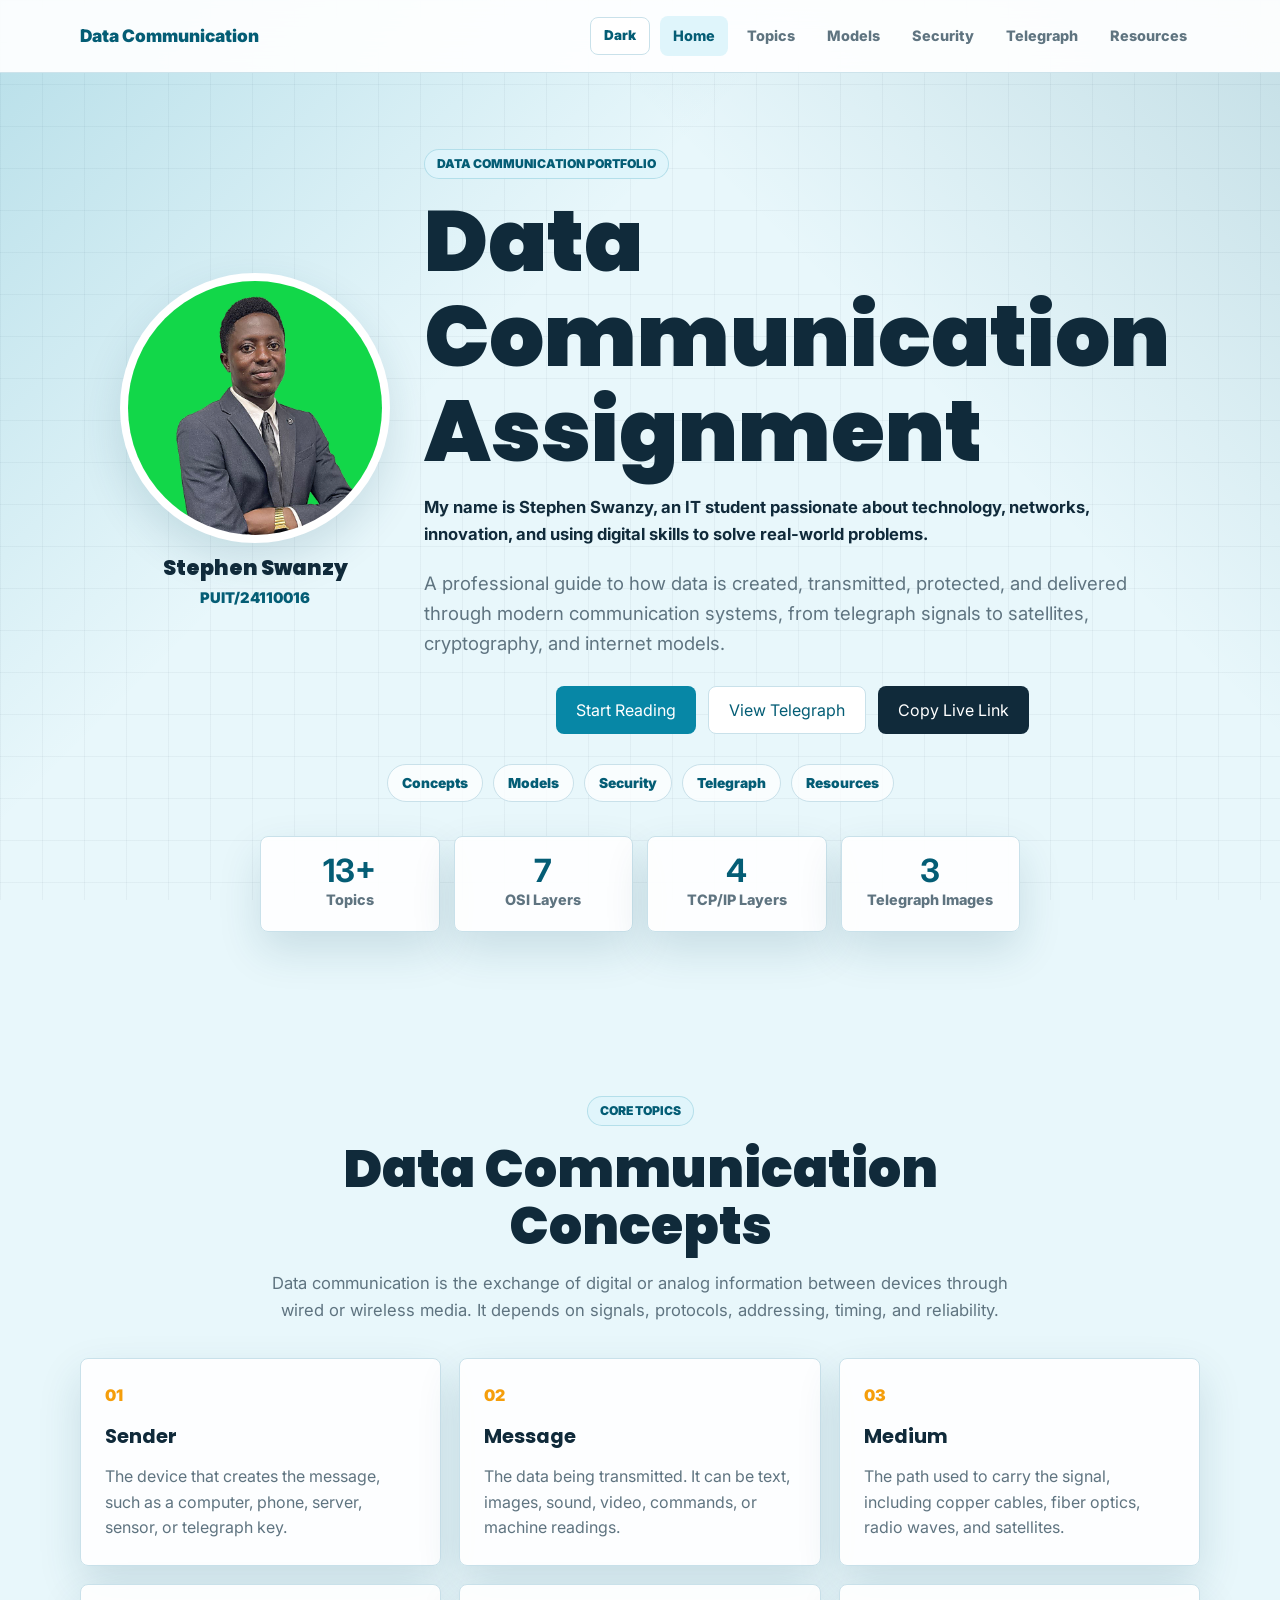
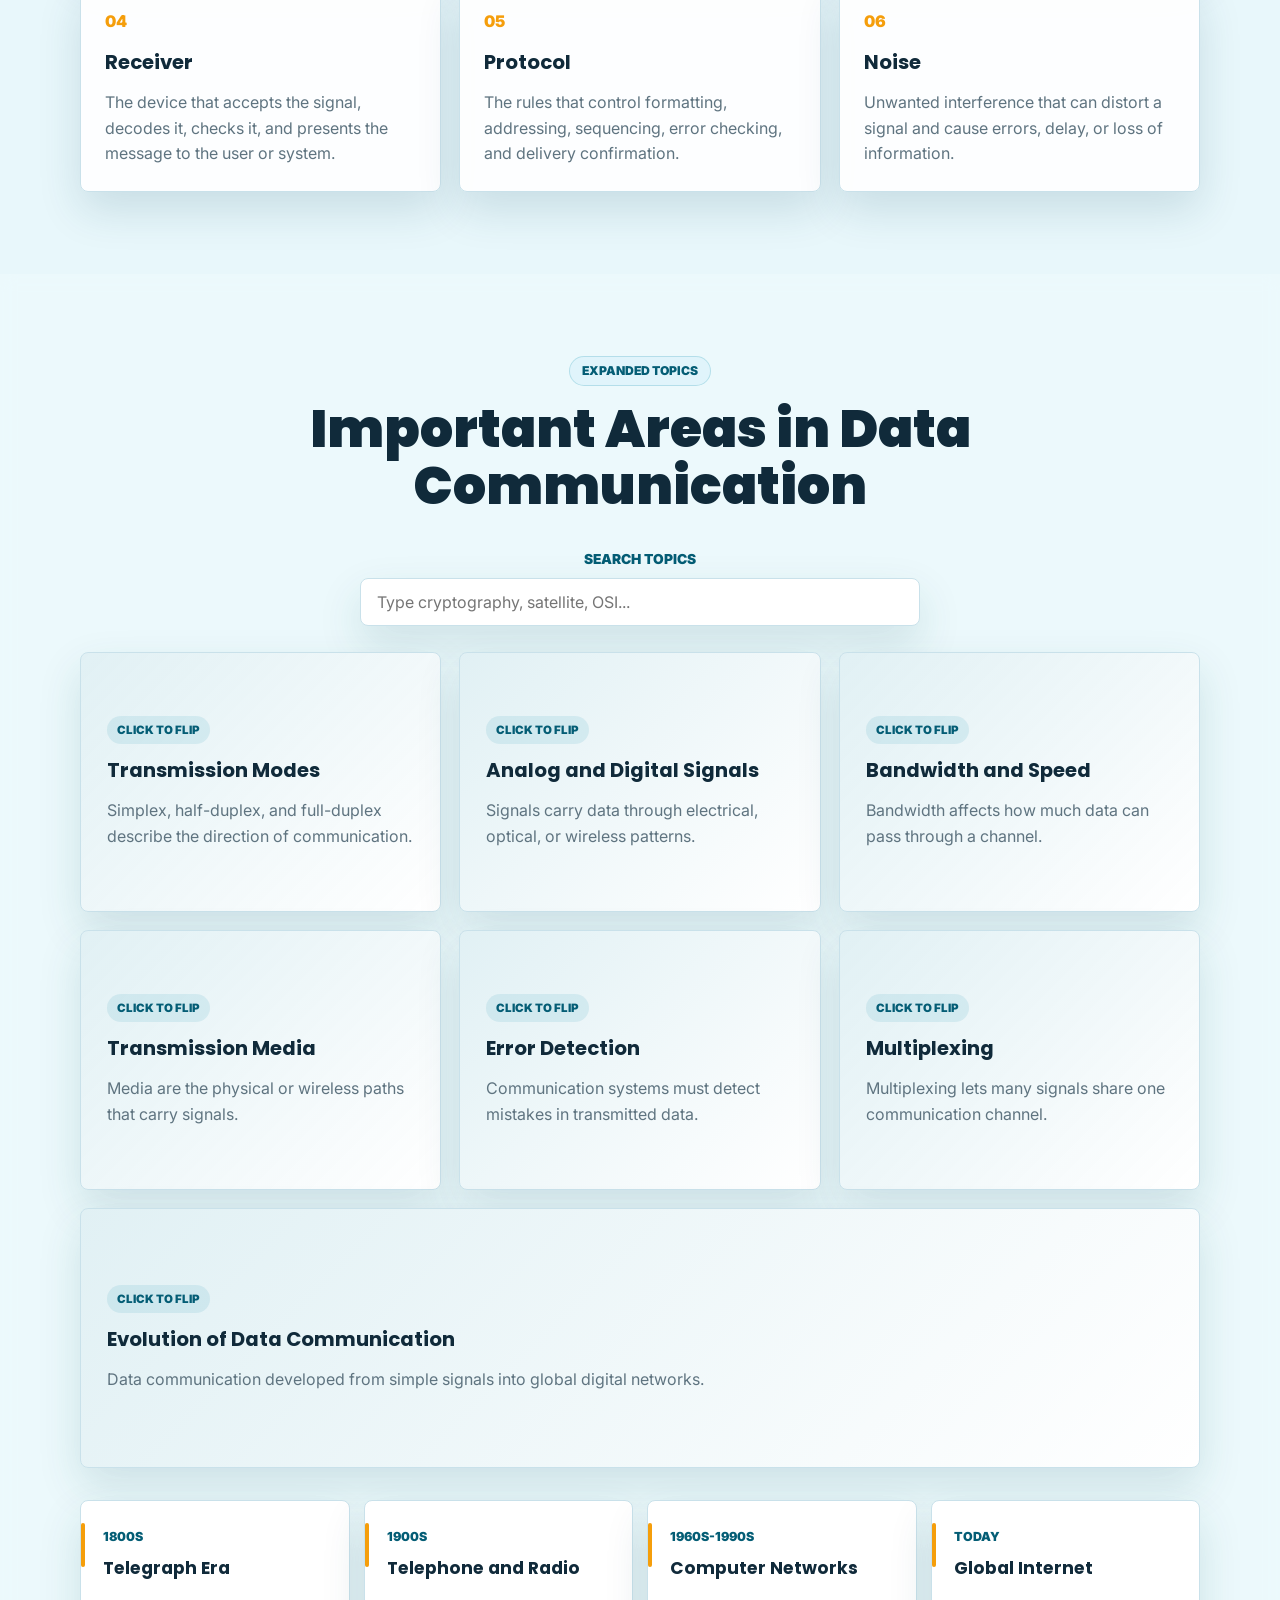
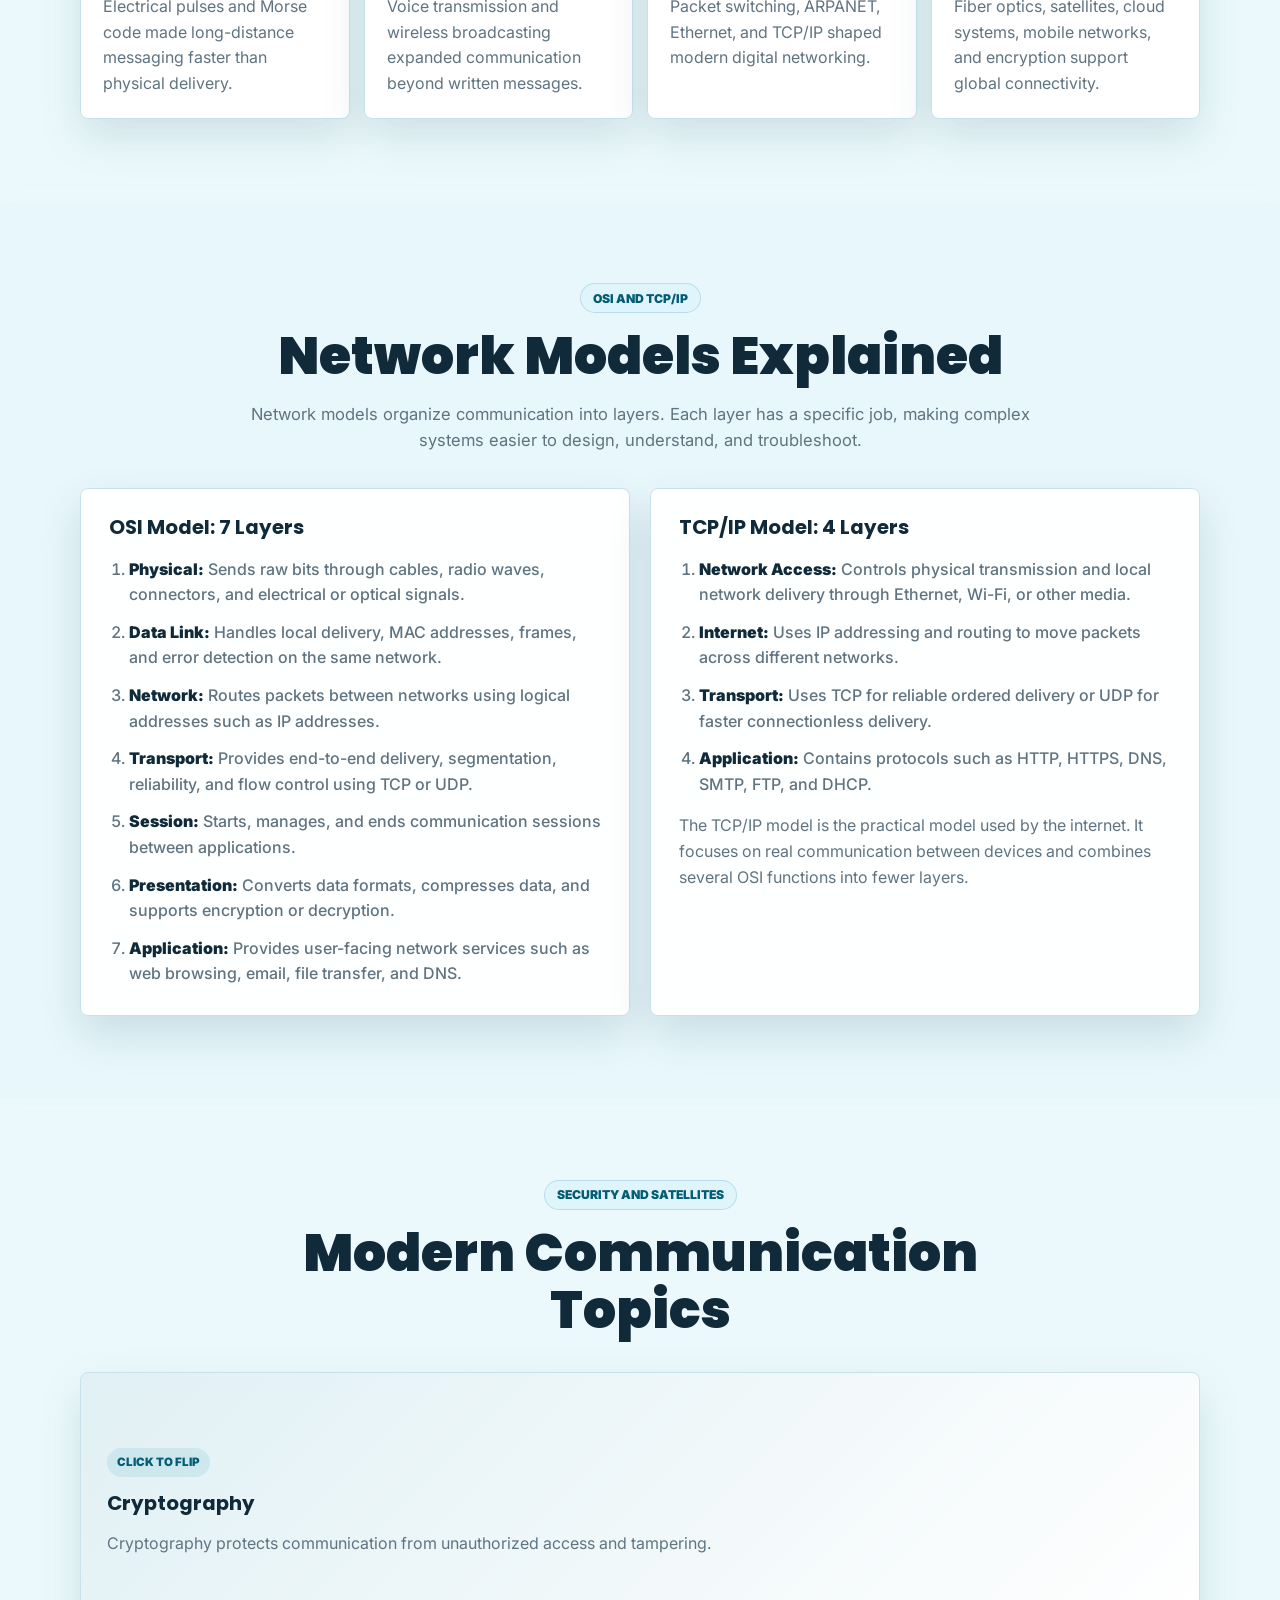
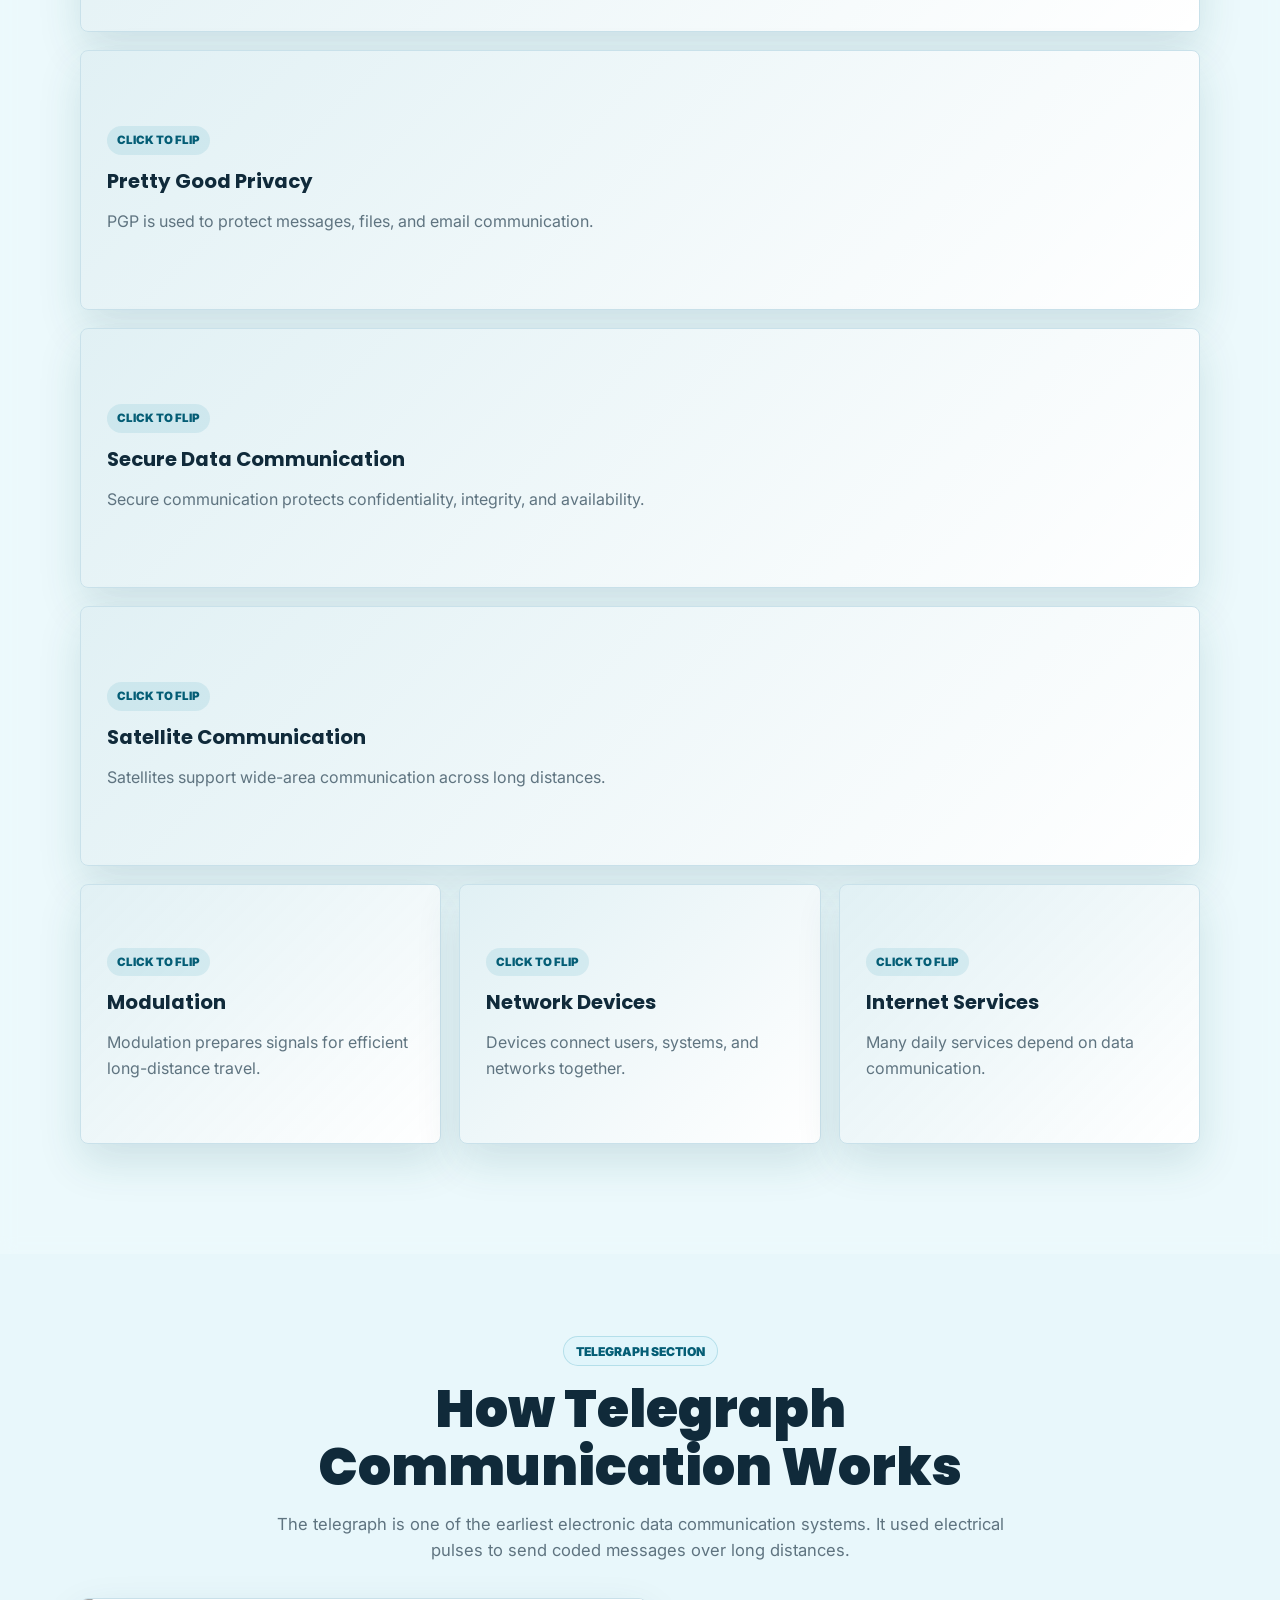
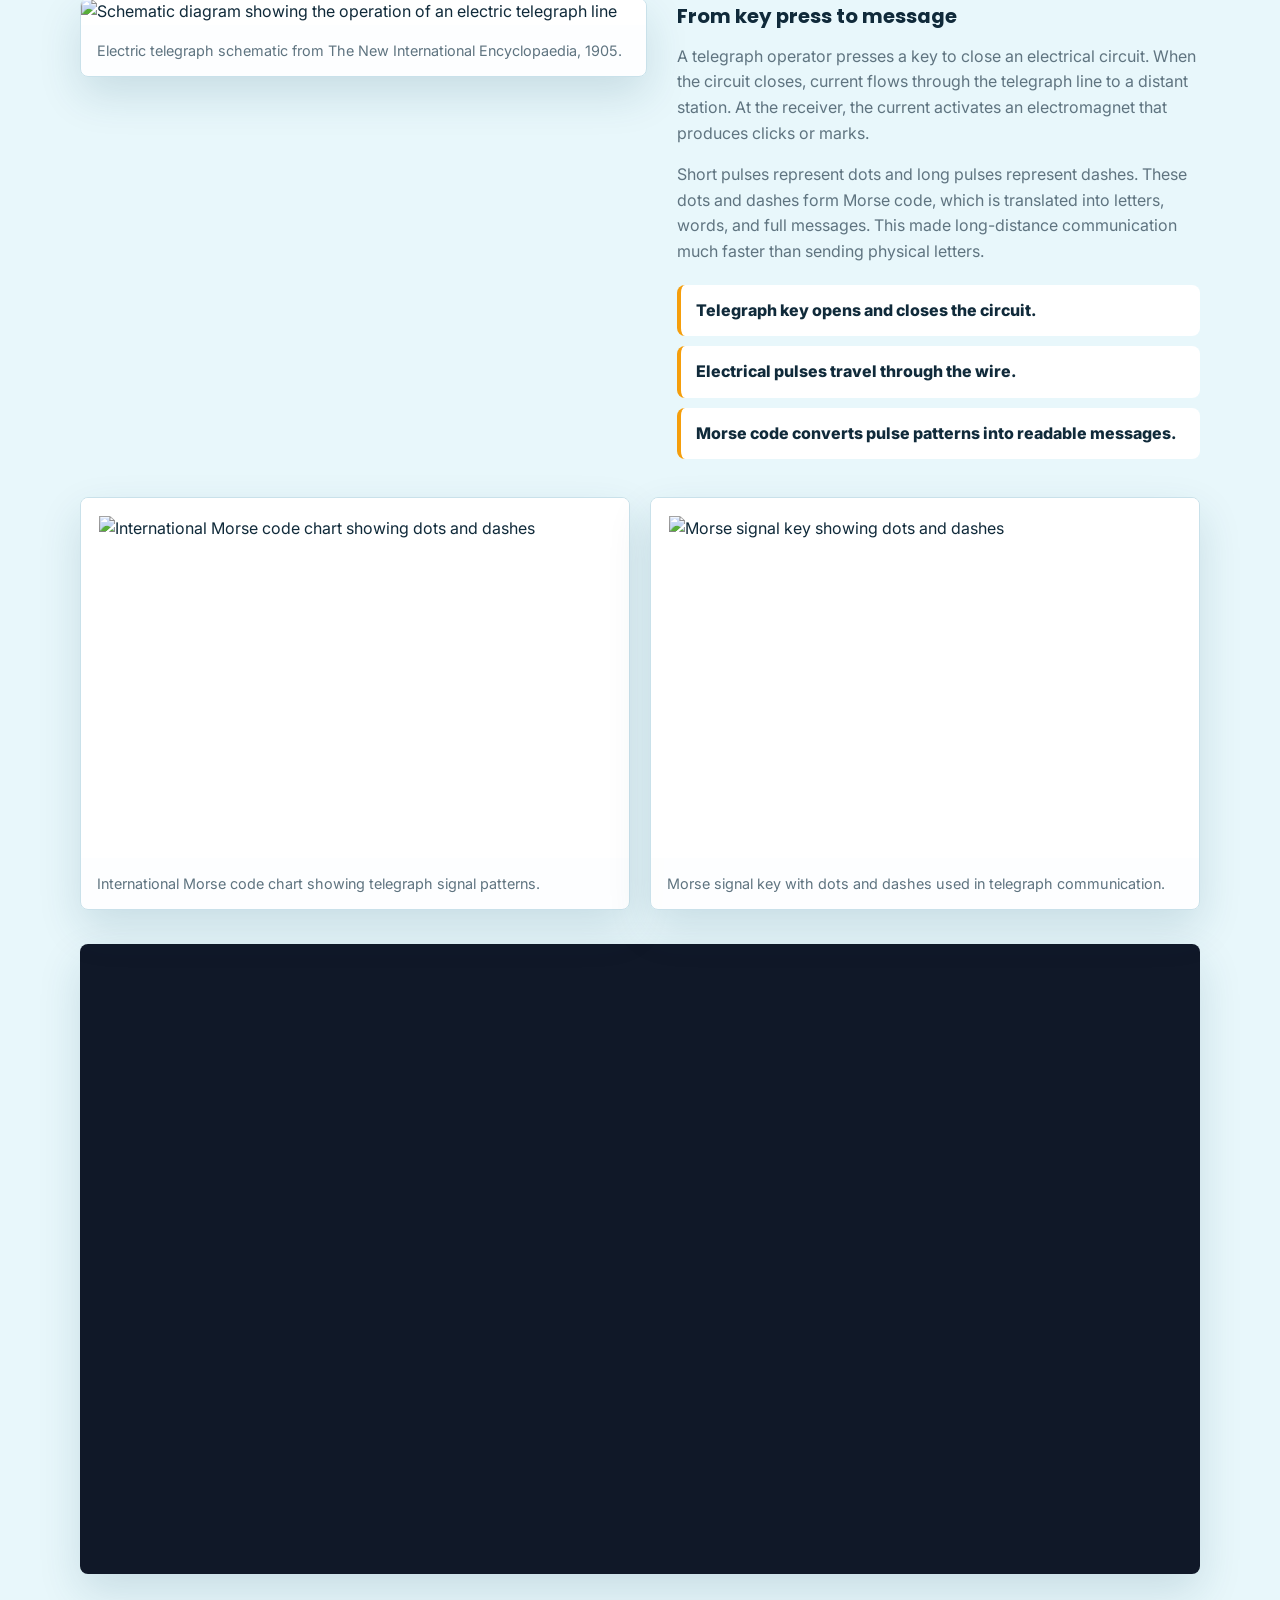
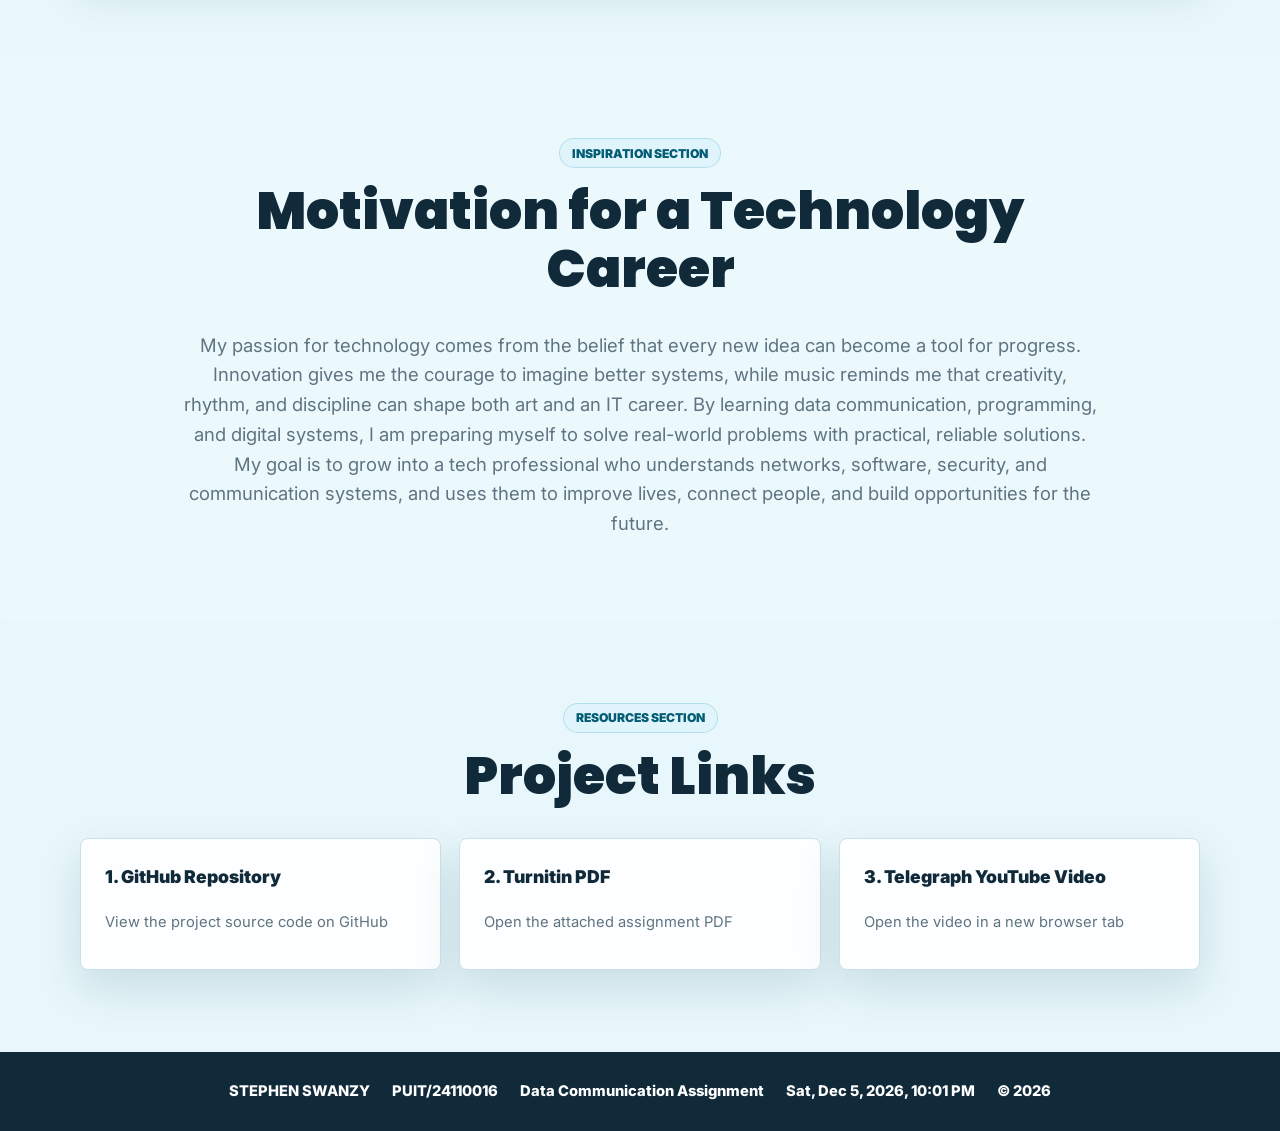
==== commit 6f80481a: "Add advanced interactive features" ====
--- a/html/index.html
+++ b/html/index.html
@@ -54,8 +54,16 @@
                         <div class="hero-actions">
                             <a href="#topics" class="primary-link">Start Reading</a>
                             <a href="#telegraph" class="secondary-link">View Telegraph</a>
-                        </div>
-                    </div>
+                            <button class="copy-link" type="button">Copy Live Link</button>
+                        </div>
+                    </div>
+                </div>
+                <div class="quick-jumps" aria-label="Quick section links">
+                    <a href="#topics">Concepts</a>
+                    <a href="#models">Models</a>
+                    <a href="#security">Security</a>
+                    <a href="#telegraph">Telegraph</a>
+                    <a href="#resources">Resources</a>
                 </div>
                 <div class="stats-grid" aria-label="Assignment overview">
                     <div><strong data-count="13">0</strong><span>Topics</span></div>
@@ -210,6 +218,28 @@
                             <p>Early communication used smoke signals, drums, letters, and messengers. The telegraph introduced electrical signals over long distances. Telephones added voice transmission, radio enabled wireless broadcasting, and computers created digital networking. Today, fiber optics, satellites, mobile networks, cloud systems, and the internet allow fast global communication.</p>
                         </div>
                     </div>
+                </article>
+            </div>
+            <div class="timeline">
+                <article>
+                    <span>1800s</span>
+                    <h3>Telegraph Era</h3>
+                    <p>Electrical pulses and Morse code made long-distance messaging faster than physical delivery.</p>
+                </article>
+                <article>
+                    <span>1900s</span>
+                    <h3>Telephone and Radio</h3>
+                    <p>Voice transmission and wireless broadcasting expanded communication beyond written messages.</p>
+                </article>
+                <article>
+                    <span>1960s-1990s</span>
+                    <h3>Computer Networks</h3>
+                    <p>Packet switching, ARPANET, Ethernet, and TCP/IP shaped modern digital networking.</p>
+                </article>
+                <article>
+                    <span>Today</span>
+                    <h3>Global Internet</h3>
+                    <p>Fiber optics, satellites, cloud systems, mobile networks, and encryption support global connectivity.</p>
                 </article>
             </div>
         </section>
@@ -451,6 +481,7 @@
         <p>STEPHEN SWANZY</p>
         <p>PUIT/24110016</p>
         <p>Data Communication Assignment</p>
+        <p id="footer-clock">Loading date...</p>
         <p>&copy; <span id="current-year"></span></p>
     </footer>
 
--- a/css/style.css
+++ b/css/style.css
@@ -313,16 +313,20 @@
 }
 
 .primary-link,
-.secondary-link {
+.secondary-link,
+.copy-link {
     display: inline-flex;
     align-items: center;
     justify-content: center;
     min-height: 48px;
     padding: 0 20px;
+    border: 0;
     border-radius: 8px;
     font-weight: 900;
     text-decoration: none;
     text-align: center;
+    font: inherit;
+    cursor: pointer;
     transition: background 180ms ease, transform 180ms ease, border-color 180ms ease;
 }
 
@@ -337,13 +341,47 @@
     color: var(--primary-dark);
 }
 
+.copy-link {
+    background: var(--ink);
+    color: #ffffff;
+}
+
 .primary-link:hover,
-.secondary-link:hover {
+.secondary-link:hover,
+.copy-link:hover {
     transform: translateY(-2px);
 }
 
 .primary-link:hover {
     background: var(--primary-dark);
+}
+
+.quick-jumps {
+    display: flex;
+    flex-wrap: wrap;
+    justify-content: center;
+    gap: 10px;
+    margin-top: 30px;
+}
+
+.quick-jumps a {
+    display: inline-flex;
+    align-items: center;
+    min-height: 38px;
+    padding: 0 14px;
+    border: 1px solid var(--line);
+    border-radius: 999px;
+    background: rgba(255, 255, 255, 0.76);
+    color: var(--primary-dark);
+    font-size: 0.86rem;
+    font-weight: 900;
+    text-decoration: none;
+    transition: background 180ms ease, transform 180ms ease;
+}
+
+.quick-jumps a:hover {
+    background: var(--surface);
+    transform: translateY(-2px);
 }
 
 .stats-grid {
@@ -570,6 +608,7 @@
 body.dark-theme .application-list article,
 body.dark-theme .diagram-card,
 body.dark-theme .resource-link,
+body.dark-theme .timeline article,
 body.dark-theme .stats-grid div {
     background: rgba(16, 45, 56, 0.94);
 }
@@ -600,6 +639,50 @@
 
 .topic-card-wide {
     grid-column: span 3;
+}
+
+.timeline {
+    display: grid;
+    grid-template-columns: repeat(4, minmax(0, 1fr));
+    gap: 14px;
+    margin-top: 32px;
+}
+
+.timeline article {
+    position: relative;
+    padding: 22px;
+    border: 1px solid var(--line);
+    border-radius: 8px;
+    background: var(--surface);
+    box-shadow: var(--shadow);
+}
+
+.timeline article::before {
+    content: "";
+    position: absolute;
+    top: 22px;
+    left: 0;
+    width: 4px;
+    height: 44px;
+    border-radius: 999px;
+    background: var(--accent);
+}
+
+.timeline span {
+    color: var(--primary-dark);
+    font-size: 0.78rem;
+    font-weight: 900;
+    text-transform: uppercase;
+}
+
+.timeline h3 {
+    margin-top: 10px;
+    font-size: 1.08rem;
+}
+
+.timeline p {
+    margin-bottom: 0;
+    color: var(--muted);
 }
 
 .accordion {
@@ -908,6 +991,7 @@
     .component-grid,
     .topic-grid,
     .resource-grid,
+    .timeline,
     .application-list {
         grid-template-columns: repeat(2, minmax(0, 1fr));
     }
@@ -1000,7 +1084,8 @@
     }
 
     .primary-link,
-    .secondary-link {
+    .secondary-link,
+    .copy-link {
         width: 100%;
     }
 
@@ -1027,6 +1112,7 @@
     .application-list,
     .telegraph-layout,
     .signal-gallery,
+    .timeline,
     .resource-grid {
         grid-template-columns: 1fr;
     }
@@ -1111,6 +1197,7 @@
     .stats-grid div,
     .info-card,
     .model-card,
+    .timeline article,
     .application-list article,
     .resource-link {
         padding: 16px;
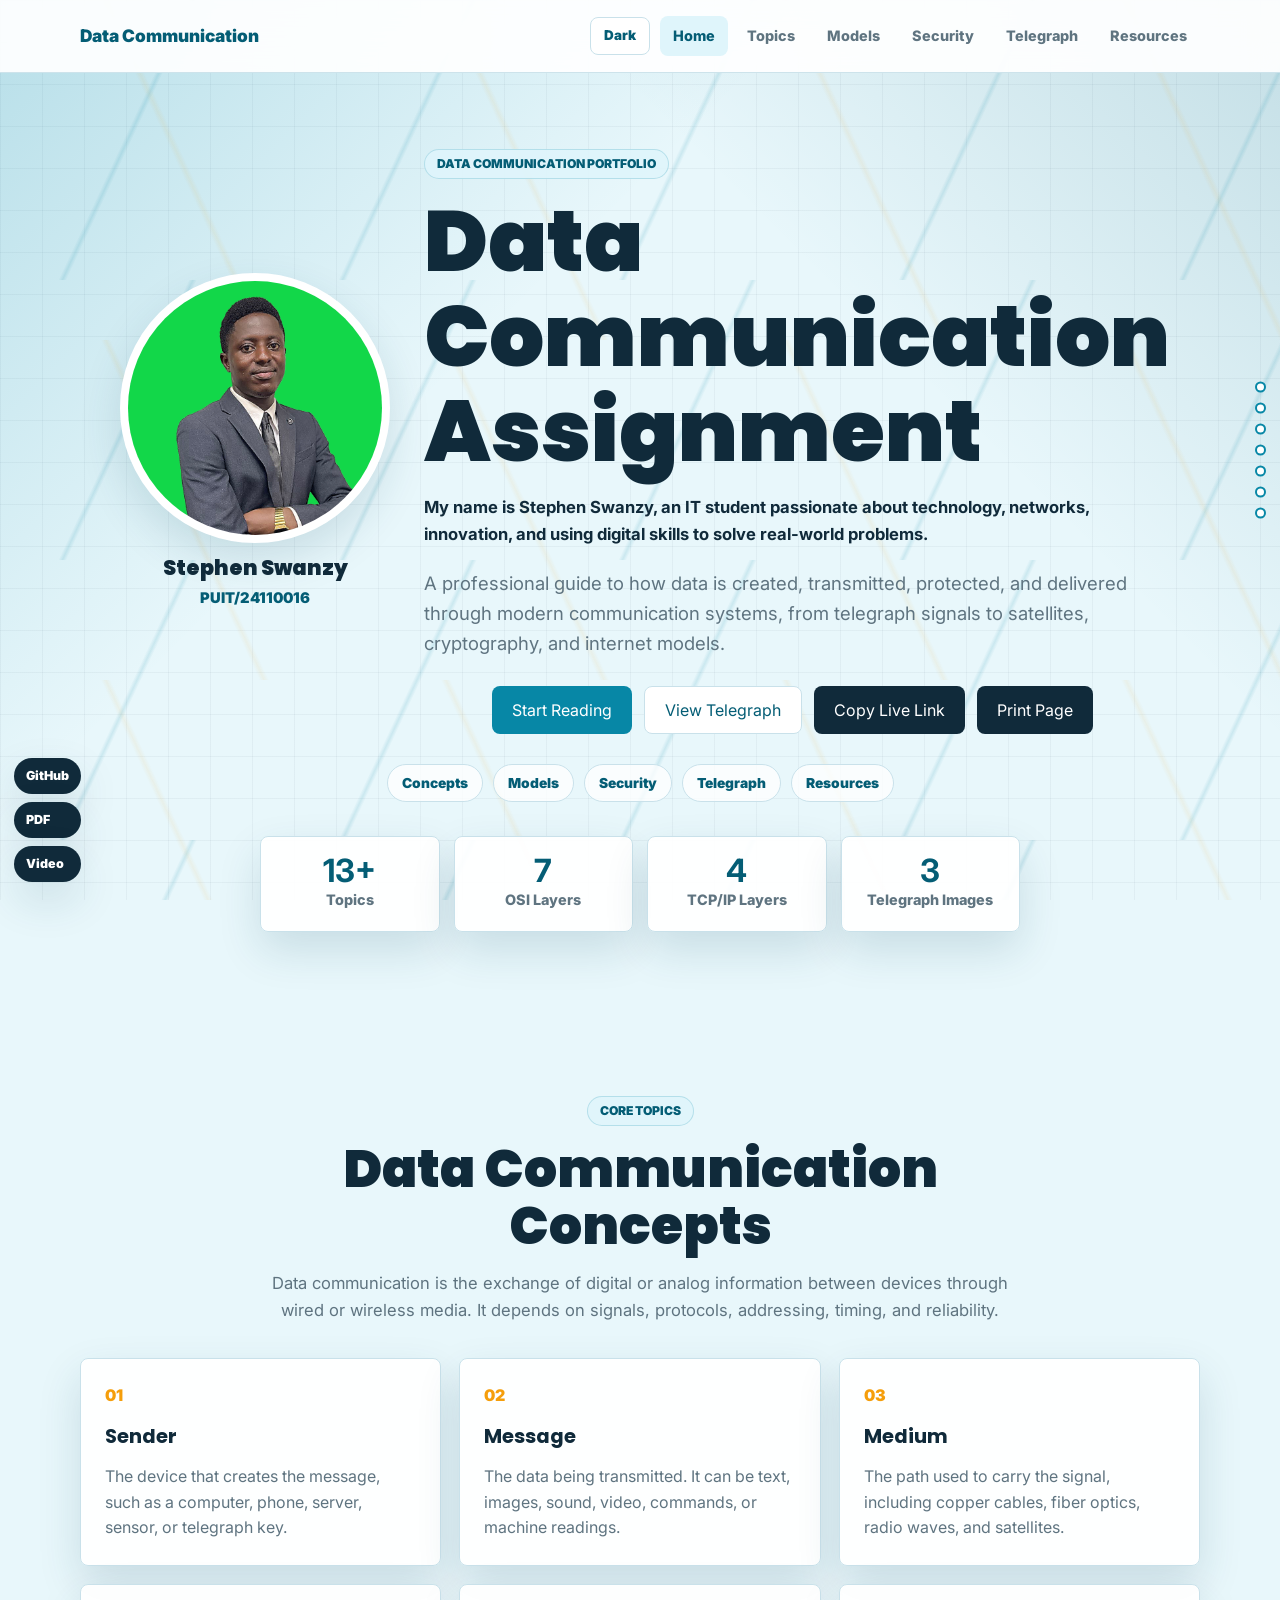
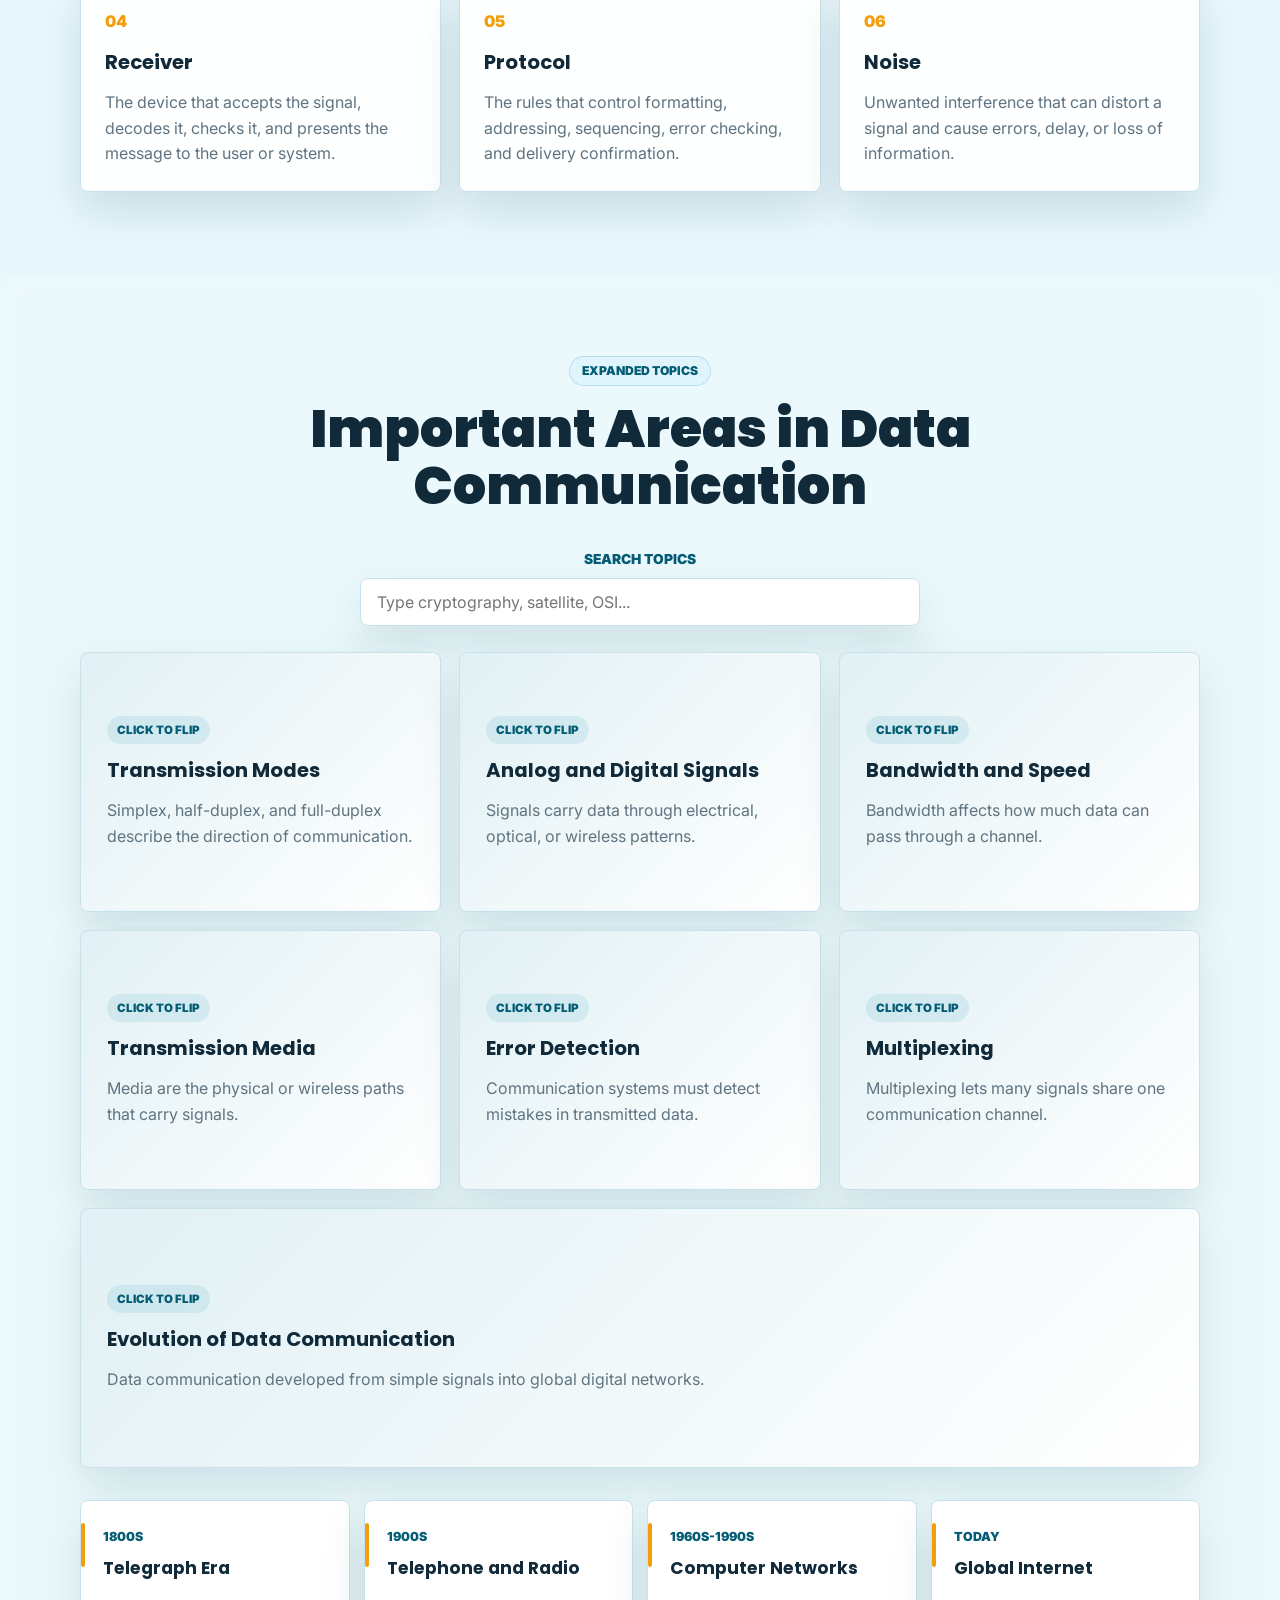
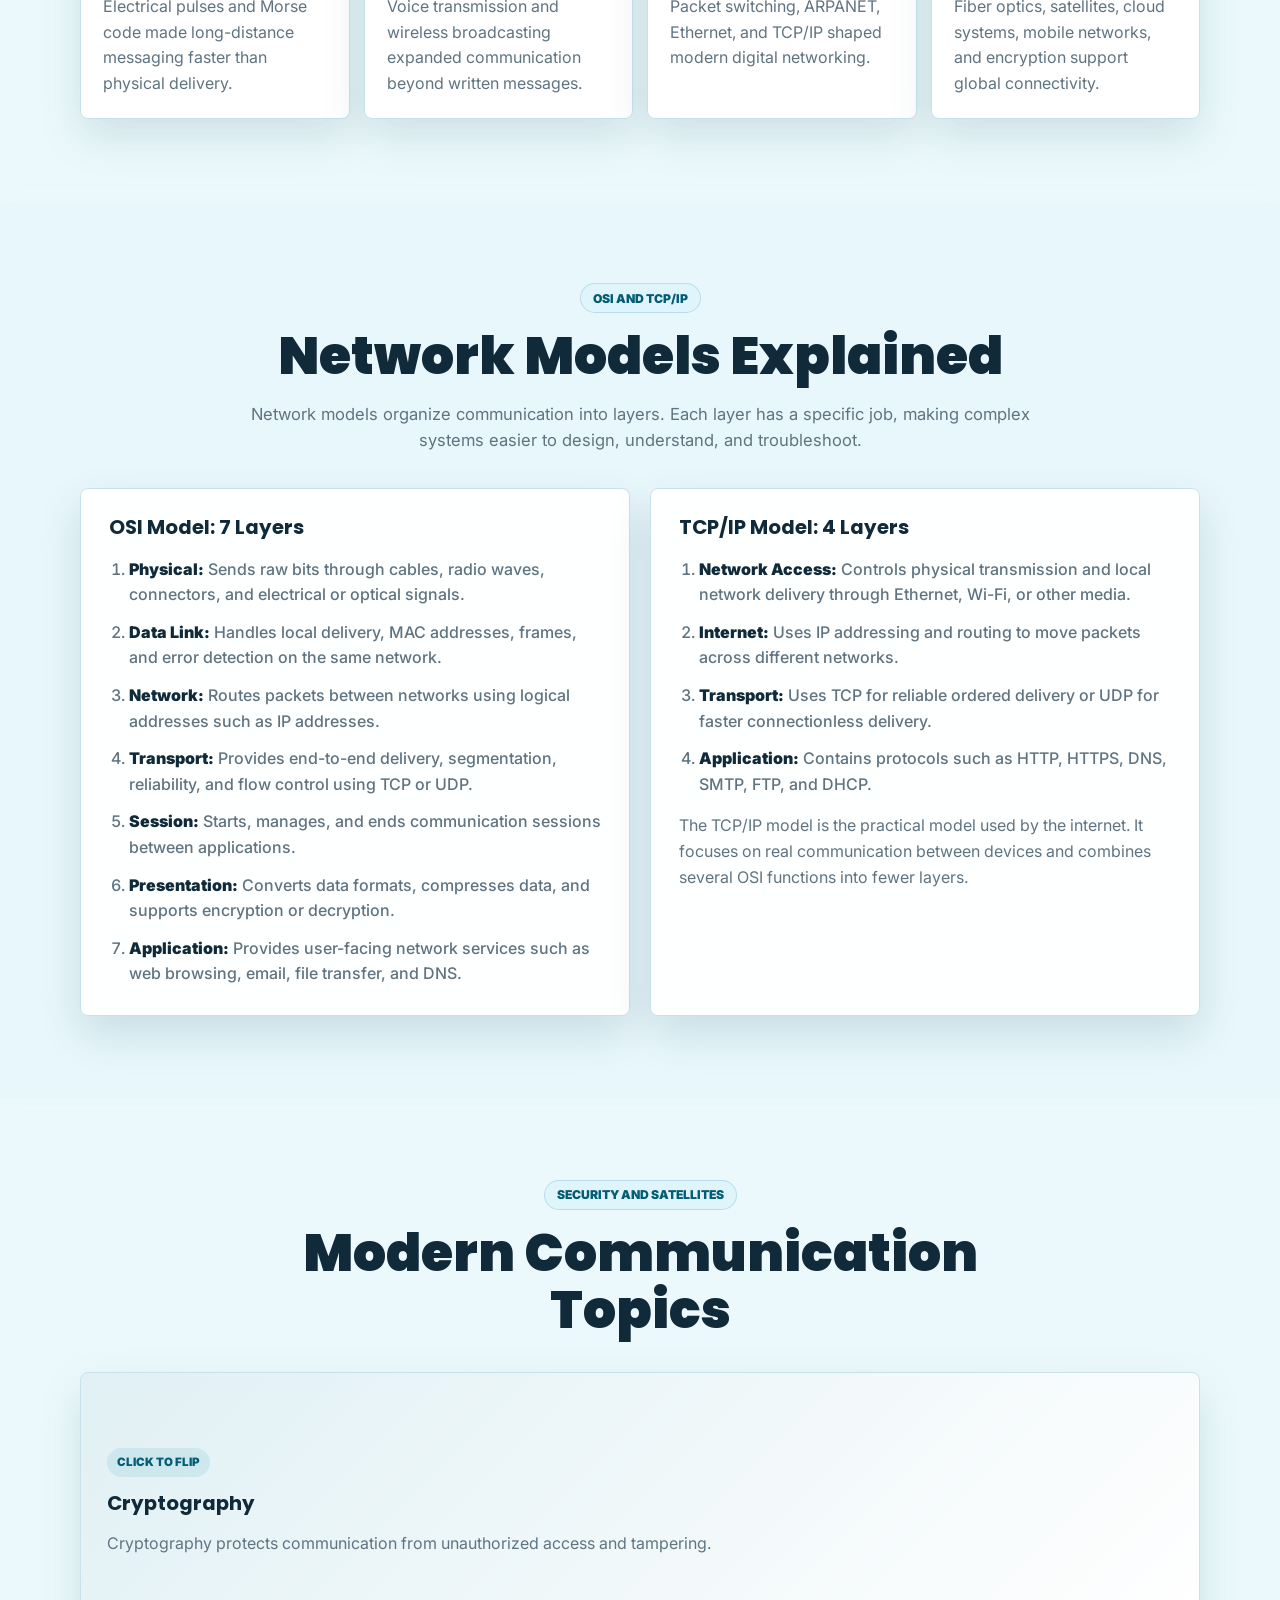
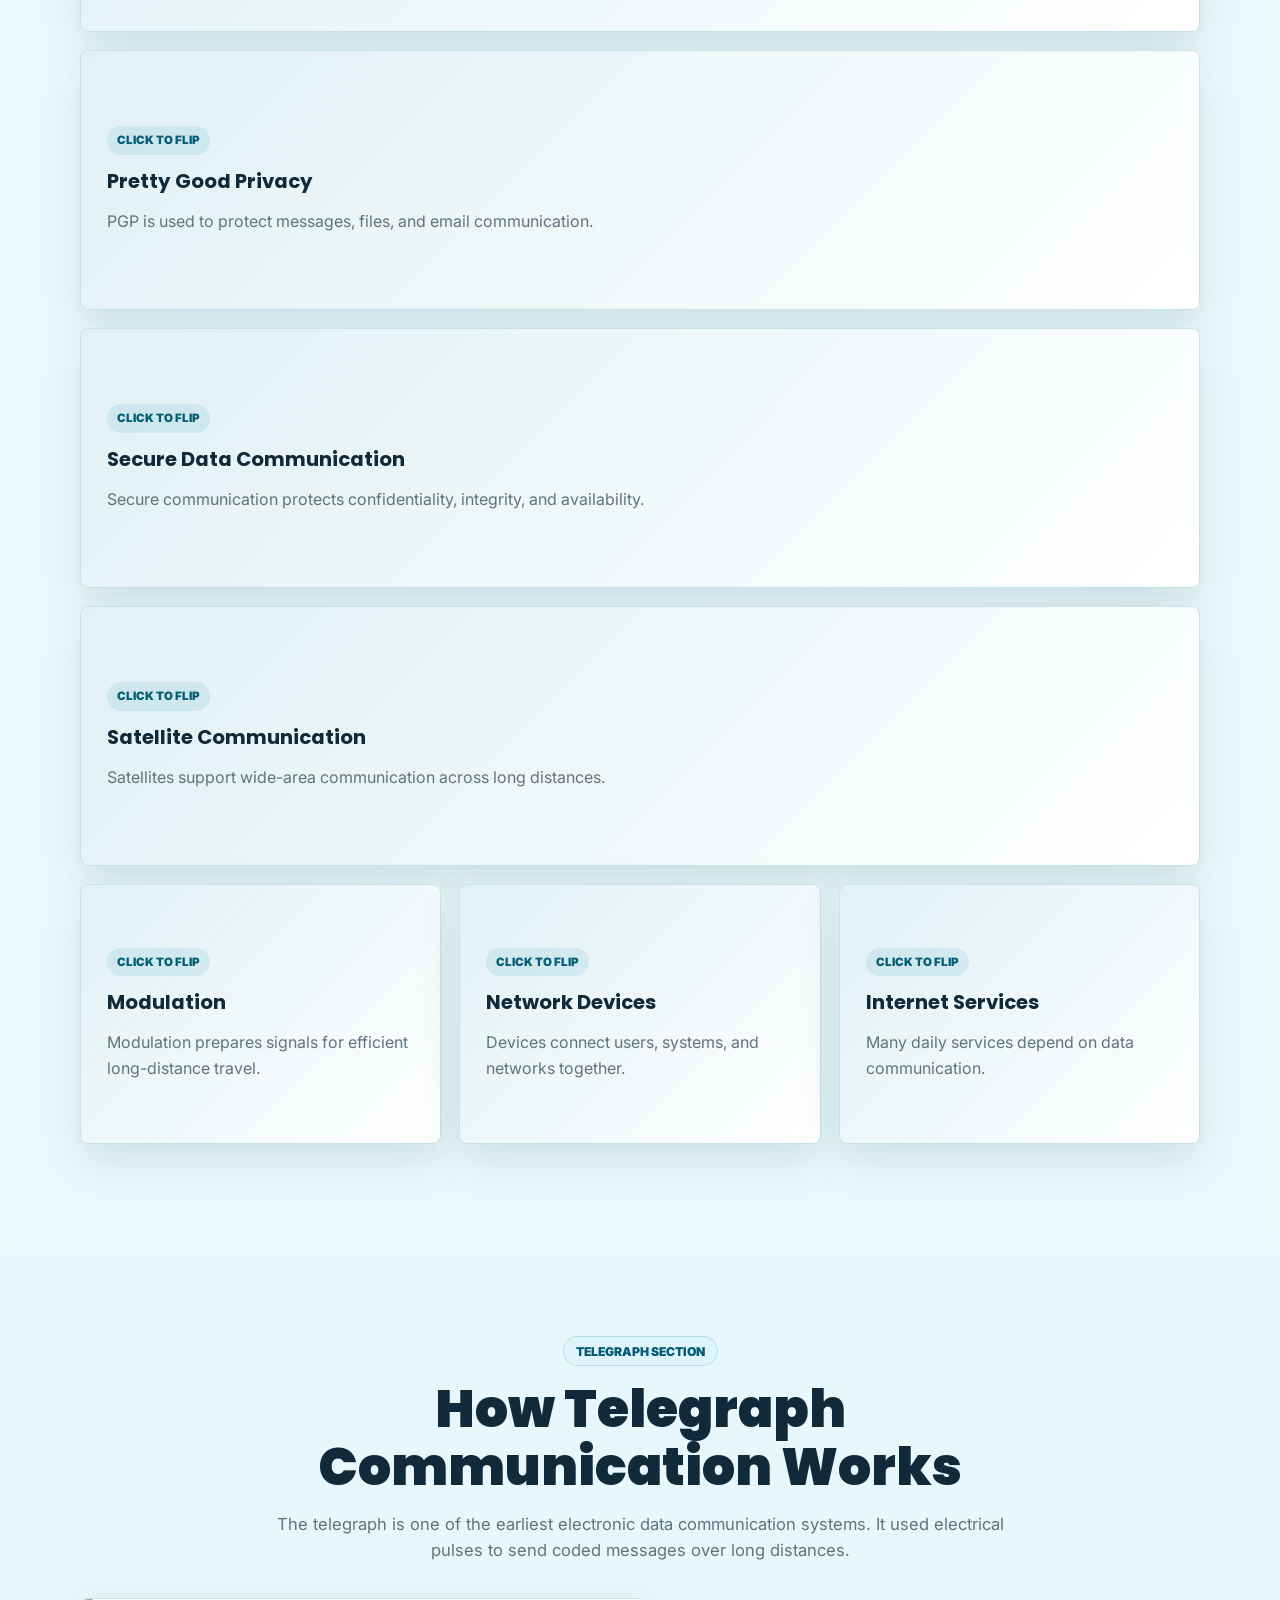
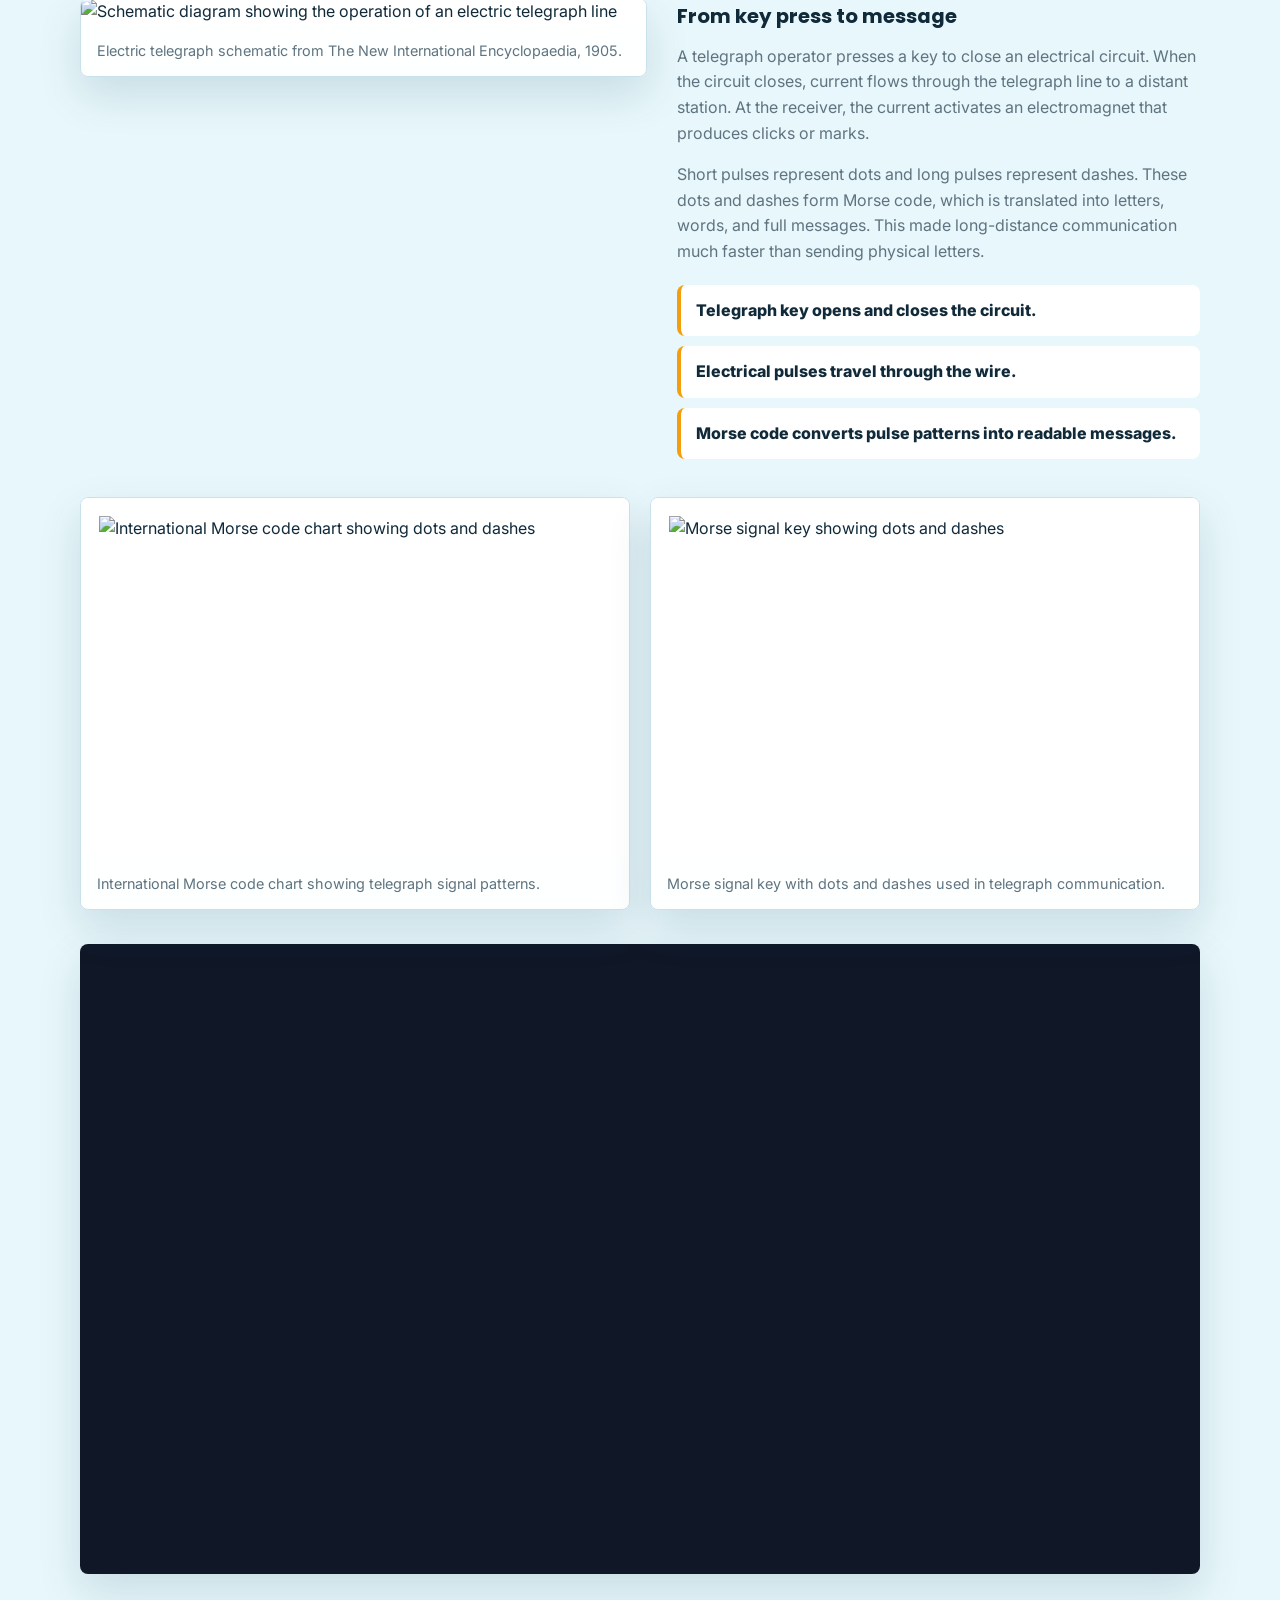
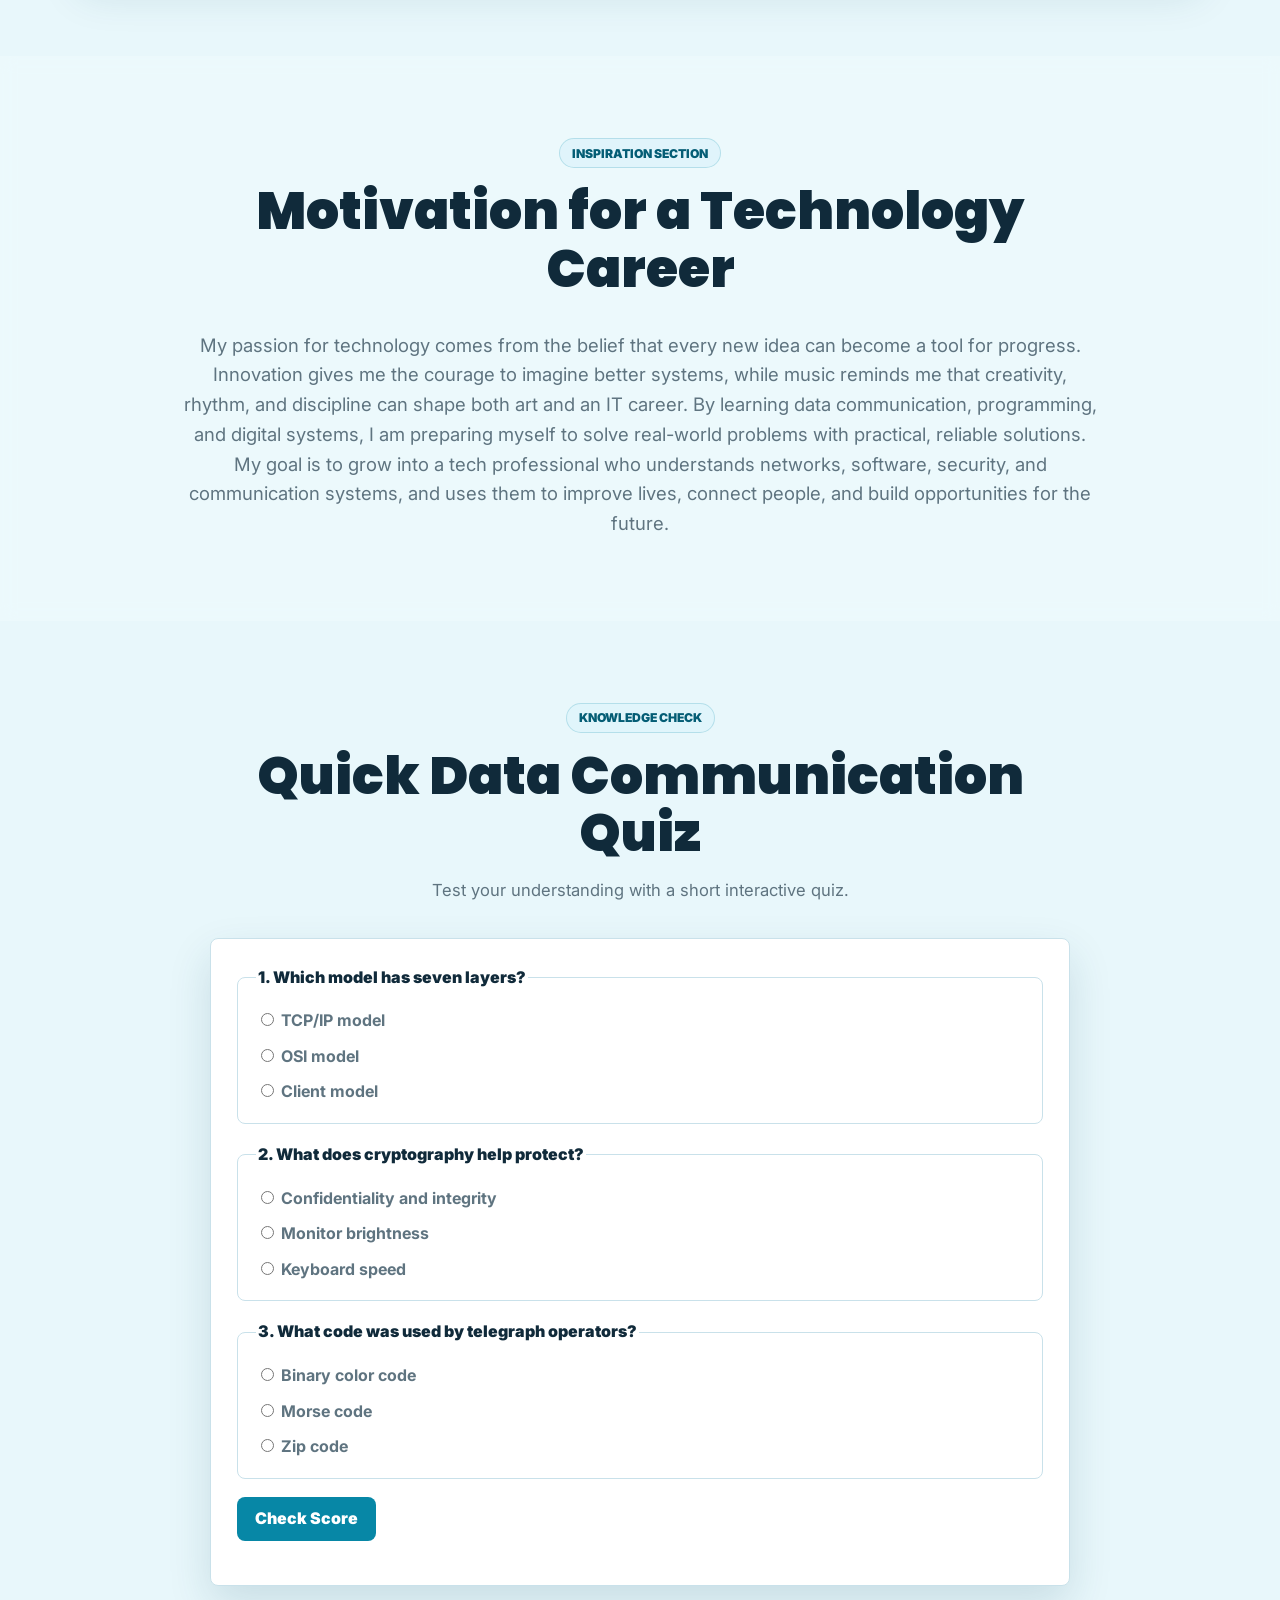
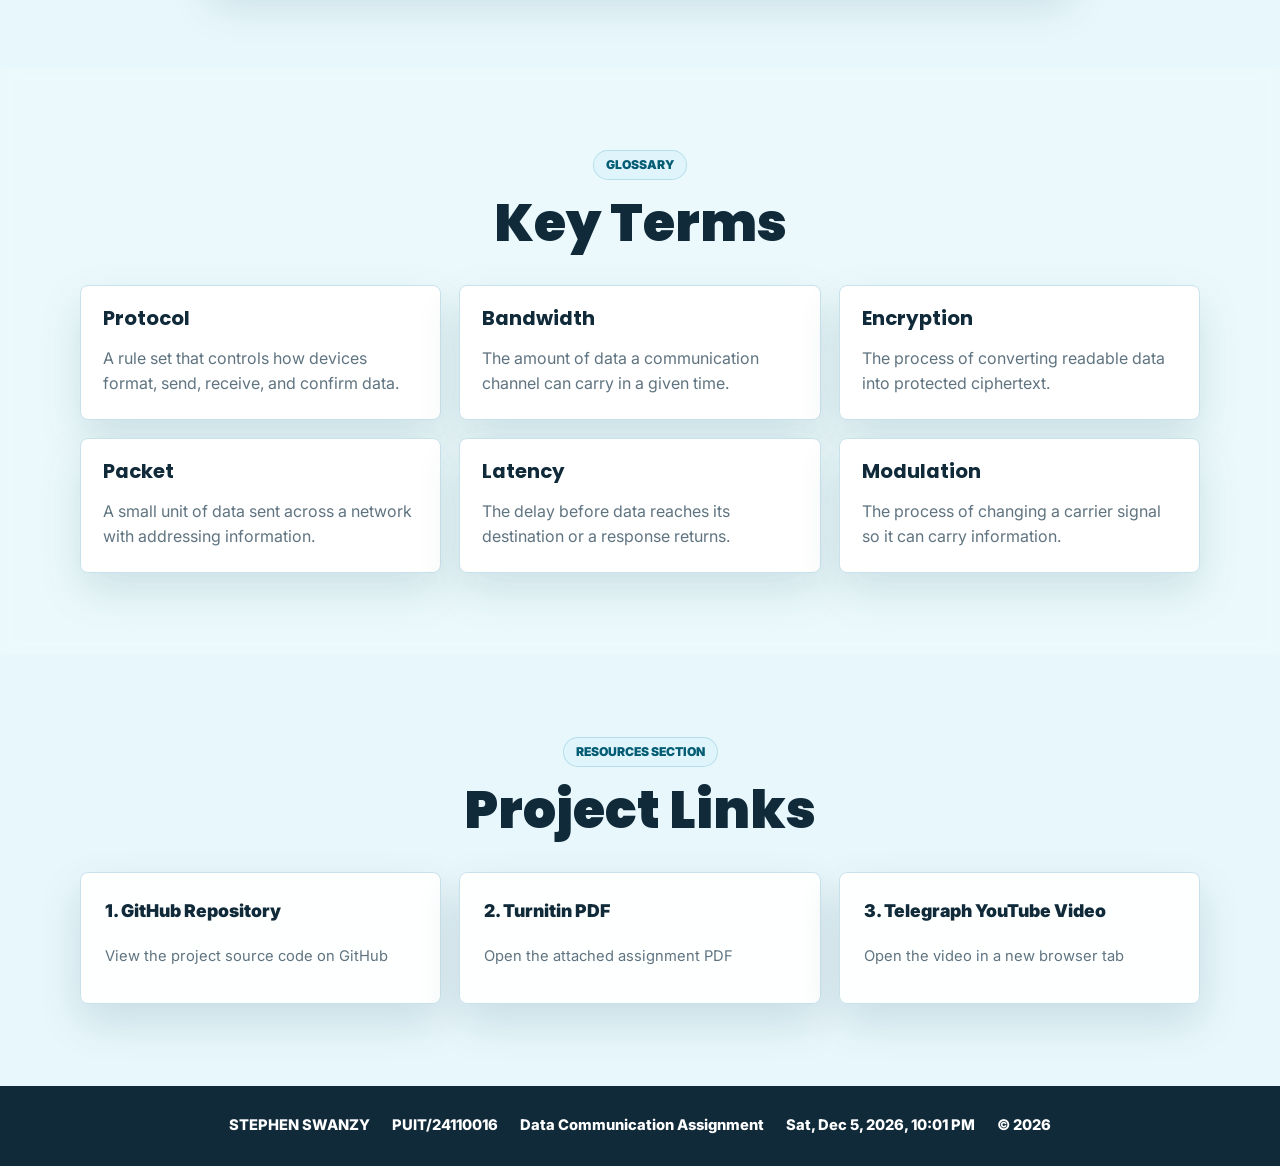
==== commit 9a26406b: "Add full interactive feature set" ====
--- a/html/index.html
+++ b/html/index.html
@@ -10,7 +10,14 @@
     <link rel="stylesheet" href="../css/style.css">
 </head>
 <body>
+    <div class="loader" aria-live="polite">
+        <div>
+            <span class="loader-mark"></span>
+            <p>Loading Data Communication</p>
+        </div>
+    </div>
     <div class="scroll-progress" aria-hidden="true"></div>
+    <div class="network-bg" aria-hidden="true"></div>
     <header class="site-header">
         <nav class="navbar" aria-label="Primary navigation">
             <a href="#home" class="brand">Data Communication</a>
@@ -55,6 +62,7 @@
                             <a href="#topics" class="primary-link">Start Reading</a>
                             <a href="#telegraph" class="secondary-link">View Telegraph</a>
                             <button class="copy-link" type="button">Copy Live Link</button>
+                            <button class="print-page" type="button">Print Page</button>
                         </div>
                     </div>
                 </div>
@@ -453,6 +461,51 @@
             </p>
         </section>
 
+        <section id="quiz" class="section reveal">
+            <div class="section-heading centered">
+                <p class="eyebrow">Knowledge check</p>
+                <h2>Quick Data Communication Quiz</h2>
+                <p>Test your understanding with a short interactive quiz.</p>
+            </div>
+            <form class="quiz-card">
+                <fieldset>
+                    <legend>1. Which model has seven layers?</legend>
+                    <label><input type="radio" name="q1" value="wrong"> TCP/IP model</label>
+                    <label><input type="radio" name="q1" value="correct"> OSI model</label>
+                    <label><input type="radio" name="q1" value="wrong"> Client model</label>
+                </fieldset>
+                <fieldset>
+                    <legend>2. What does cryptography help protect?</legend>
+                    <label><input type="radio" name="q2" value="correct"> Confidentiality and integrity</label>
+                    <label><input type="radio" name="q2" value="wrong"> Monitor brightness</label>
+                    <label><input type="radio" name="q2" value="wrong"> Keyboard speed</label>
+                </fieldset>
+                <fieldset>
+                    <legend>3. What code was used by telegraph operators?</legend>
+                    <label><input type="radio" name="q3" value="wrong"> Binary color code</label>
+                    <label><input type="radio" name="q3" value="correct"> Morse code</label>
+                    <label><input type="radio" name="q3" value="wrong"> Zip code</label>
+                </fieldset>
+                <button type="button" class="quiz-submit">Check Score</button>
+                <p class="quiz-result" aria-live="polite"></p>
+            </form>
+        </section>
+
+        <section id="glossary" class="section section-alt reveal">
+            <div class="section-heading centered">
+                <p class="eyebrow">Glossary</p>
+                <h2>Key Terms</h2>
+            </div>
+            <div class="glossary-grid">
+                <article><h3>Protocol</h3><p>A rule set that controls how devices format, send, receive, and confirm data.</p></article>
+                <article><h3>Bandwidth</h3><p>The amount of data a communication channel can carry in a given time.</p></article>
+                <article><h3>Encryption</h3><p>The process of converting readable data into protected ciphertext.</p></article>
+                <article><h3>Packet</h3><p>A small unit of data sent across a network with addressing information.</p></article>
+                <article><h3>Latency</h3><p>The delay before data reaches its destination or a response returns.</p></article>
+                <article><h3>Modulation</h3><p>The process of changing a carrier signal so it can carry information.</p></article>
+            </div>
+        </section>
+
         <section id="resources" class="section reveal">
             <div class="section-heading centered">
                 <p class="eyebrow">Resources section</p>
@@ -475,6 +528,22 @@
         </section>
     </main>
 
+    <nav class="side-dots" aria-label="Section shortcuts">
+        <a href="#home" aria-label="Home"></a>
+        <a href="#topics" aria-label="Topics"></a>
+        <a href="#models" aria-label="Models"></a>
+        <a href="#security" aria-label="Security"></a>
+        <a href="#telegraph" aria-label="Telegraph"></a>
+        <a href="#quiz" aria-label="Quiz"></a>
+        <a href="#resources" aria-label="Resources"></a>
+    </nav>
+
+    <div class="floating-resources" aria-label="Floating resources">
+        <a href="https://github.com/stephen-swanzy/DATA-COMMUNICTION-ASSIGNMENT" target="_blank" rel="noopener">GitHub</a>
+        <a href="../assets/DATA%20COMMUNICATION.pdf" target="_blank" rel="noopener">PDF</a>
+        <a href="https://www.youtube.com/watch?v=ddCSzZjHMOo" target="_blank" rel="noopener">Video</a>
+    </div>
+
     <button class="back-to-top" type="button" aria-label="Back to top">Top</button>
 
     <footer class="footer">
--- a/css/style.css
+++ b/css/style.css
@@ -51,6 +51,48 @@
     overflow-x: hidden;
 }
 
+.loader {
+    position: fixed;
+    inset: 0;
+    z-index: 100;
+    display: grid;
+    place-items: center;
+    background: var(--bg);
+    color: var(--primary-dark);
+    transition: opacity 300ms ease, visibility 300ms ease;
+}
+
+.loader.hidden {
+    opacity: 0;
+    visibility: hidden;
+}
+
+.loader div {
+    display: grid;
+    justify-items: center;
+    gap: 14px;
+}
+
+.loader-mark {
+    width: 46px;
+    height: 46px;
+    border: 4px solid var(--line);
+    border-top-color: var(--primary);
+    border-radius: 50%;
+    animation: spin 900ms linear infinite;
+}
+
+.loader p {
+    margin: 0;
+    font-weight: 900;
+}
+
+@keyframes spin {
+    to {
+        transform: rotate(360deg);
+    }
+}
+
 .scroll-progress {
     position: fixed;
     top: 0;
@@ -60,6 +102,24 @@
     height: 4px;
     background: linear-gradient(90deg, var(--primary), var(--accent));
     box-shadow: 0 0 18px rgba(7, 135, 166, 0.35);
+}
+
+.network-bg {
+    position: fixed;
+    inset: 0;
+    z-index: -1;
+    background:
+        linear-gradient(115deg, transparent 0 46%, rgba(7, 135, 166, 0.18) 47%, transparent 48% 100%),
+        linear-gradient(65deg, transparent 0 52%, rgba(245, 158, 11, 0.1) 53%, transparent 54% 100%);
+    background-size: 280px 280px, 340px 340px;
+    animation: driftLines 18s linear infinite;
+    opacity: 0.7;
+}
+
+@keyframes driftLines {
+    to {
+        background-position: 280px 280px, -340px 340px;
+    }
 }
 
 img,
@@ -314,7 +374,8 @@
 
 .primary-link,
 .secondary-link,
-.copy-link {
+.copy-link,
+.print-page {
     display: inline-flex;
     align-items: center;
     justify-content: center;
@@ -341,14 +402,16 @@
     color: var(--primary-dark);
 }
 
-.copy-link {
+.copy-link,
+.print-page {
     background: var(--ink);
     color: #ffffff;
 }
 
 .primary-link:hover,
 .secondary-link:hover,
-.copy-link:hover {
+.copy-link:hover,
+.print-page:hover {
     transform: translateY(-2px);
 }
 
@@ -609,6 +672,9 @@
 body.dark-theme .diagram-card,
 body.dark-theme .resource-link,
 body.dark-theme .timeline article,
+body.dark-theme .quiz-card,
+body.dark-theme .quiz-card fieldset,
+body.dark-theme .glossary-grid article,
 body.dark-theme .stats-grid div {
     background: rgba(16, 45, 56, 0.94);
 }
@@ -683,6 +749,37 @@
 .timeline p {
     margin-bottom: 0;
     color: var(--muted);
+}
+
+.learned-btn {
+    align-self: flex-start;
+    margin-top: 14px;
+    padding: 8px 12px;
+    border: 1px solid rgba(255, 255, 255, 0.45);
+    border-radius: 8px;
+    background: rgba(255, 255, 255, 0.12);
+    color: #ffffff;
+    font: inherit;
+    font-size: 0.82rem;
+    font-weight: 900;
+    cursor: pointer;
+}
+
+.flip-card.learned .flip-card-front {
+    border-color: var(--accent);
+}
+
+.flip-card.learned .flip-card-front::after {
+    content: "Learned";
+    position: absolute;
+    right: 14px;
+    bottom: 14px;
+    padding: 5px 9px;
+    border-radius: 999px;
+    background: var(--accent);
+    color: #101828;
+    font-size: 0.7rem;
+    font-weight: 900;
 }
 
 .accordion {
@@ -893,6 +990,116 @@
 .resource-link small {
     color: var(--muted);
     font-size: 0.92rem;
+}
+
+.quiz-card {
+    display: grid;
+    gap: 18px;
+    max-width: 860px;
+    margin: 0 auto;
+    padding: 26px;
+    border: 1px solid var(--line);
+    border-radius: 8px;
+    background: var(--surface);
+    box-shadow: var(--shadow);
+}
+
+.quiz-card fieldset {
+    display: grid;
+    gap: 10px;
+    margin: 0;
+    padding: 18px;
+    border: 1px solid var(--line);
+    border-radius: 8px;
+}
+
+.quiz-card legend {
+    color: var(--ink);
+    font-weight: 900;
+}
+
+.quiz-card label {
+    color: var(--muted);
+    font-weight: 700;
+}
+
+.quiz-submit {
+    justify-self: start;
+    min-height: 44px;
+    padding: 0 18px;
+    border: 0;
+    border-radius: 8px;
+    background: var(--primary);
+    color: #ffffff;
+    font: inherit;
+    font-weight: 900;
+    cursor: pointer;
+}
+
+.quiz-result {
+    margin: 0;
+    color: var(--primary-dark);
+    font-weight: 900;
+}
+
+.glossary-grid {
+    display: grid;
+    grid-template-columns: repeat(3, minmax(0, 1fr));
+    gap: 18px;
+}
+
+.glossary-grid article {
+    padding: 22px;
+    border: 1px solid var(--line);
+    border-radius: 8px;
+    background: var(--surface);
+    box-shadow: var(--shadow);
+}
+
+.glossary-grid p {
+    margin-bottom: 0;
+    color: var(--muted);
+}
+
+.side-dots {
+    position: fixed;
+    top: 50%;
+    right: 14px;
+    z-index: 14;
+    display: grid;
+    gap: 10px;
+    transform: translateY(-50%);
+}
+
+.side-dots a {
+    width: 11px;
+    height: 11px;
+    border: 2px solid var(--primary);
+    border-radius: 50%;
+    background: var(--surface);
+}
+
+.floating-resources {
+    position: fixed;
+    left: 14px;
+    bottom: 18px;
+    z-index: 15;
+    display: grid;
+    gap: 8px;
+}
+
+.floating-resources a {
+    display: inline-flex;
+    align-items: center;
+    min-height: 36px;
+    padding: 0 12px;
+    border-radius: 999px;
+    background: var(--ink);
+    color: #ffffff;
+    font-size: 0.78rem;
+    font-weight: 900;
+    text-decoration: none;
+    box-shadow: var(--shadow);
 }
 
 .back-to-top {
@@ -992,6 +1199,7 @@
     .topic-grid,
     .resource-grid,
     .timeline,
+    .glossary-grid,
     .application-list {
         grid-template-columns: repeat(2, minmax(0, 1fr));
     }
@@ -1071,11 +1279,12 @@
 
     .flip-card,
     .flip-card-face {
-        min-height: 300px;
+        min-height: 350px;
     }
 
     .flip-card-face {
-        padding: 22px;
+        justify-content: flex-start;
+        padding: 20px;
     }
 
     .hero-actions {
@@ -1085,7 +1294,8 @@
 
     .primary-link,
     .secondary-link,
-    .copy-link {
+    .copy-link,
+    .print-page {
         width: 100%;
     }
 
@@ -1113,6 +1323,7 @@
     .telegraph-layout,
     .signal-gallery,
     .timeline,
+    .glossary-grid,
     .resource-grid {
         grid-template-columns: 1fr;
     }
@@ -1166,8 +1377,8 @@
     .section,
     .section-alt {
         width: calc(100% - 20px);
-        padding-top: 46px;
-        padding-bottom: 46px;
+        padding-top: 38px;
+        padding-bottom: 38px;
     }
 
     .hero {
@@ -1175,15 +1386,15 @@
     }
 
     .profile-photo {
-        width: min(190px, 62vw);
+        width: min(170px, 58vw);
     }
 
     h1 {
-        font-size: clamp(2rem, 12vw, 2.8rem);
+        font-size: clamp(1.85rem, 11vw, 2.45rem);
     }
 
     h2 {
-        font-size: clamp(1.6rem, 9vw, 2.1rem);
+        font-size: clamp(1.45rem, 8vw, 1.9rem);
     }
 
     h3 {
@@ -1198,18 +1409,23 @@
     .info-card,
     .model-card,
     .timeline article,
+    .glossary-grid article,
     .application-list article,
     .resource-link {
-        padding: 16px;
+        padding: 14px;
     }
 
     .flip-card,
     .flip-card-face {
-        min-height: 330px;
+        min-height: 370px;
     }
 
     .flip-card-face {
-        padding: 18px;
+        padding: 16px;
+    }
+
+    .flip-card-face p {
+        font-size: 0.94rem;
     }
 
     .detailed-models .model-card {
@@ -1228,4 +1444,51 @@
         height: 42px;
         font-size: 0.78rem;
     }
-}
+
+    .side-dots {
+        display: none;
+    }
+
+    .floating-resources {
+        right: 12px;
+        bottom: 64px;
+        left: auto;
+    }
+
+    .floating-resources a {
+        min-height: 32px;
+        padding: 0 10px;
+        font-size: 0.72rem;
+    }
+
+    .quiz-card {
+        padding: 16px;
+    }
+}
+
+@media print {
+    .site-header,
+    .loader,
+    .scroll-progress,
+    .network-bg,
+    .theme-toggle,
+    .menu-toggle,
+    .hero-actions,
+    .side-dots,
+    .floating-resources,
+    .back-to-top {
+        display: none;
+    }
+
+    body {
+        background: #ffffff;
+        color: #000000;
+    }
+
+    .section,
+    .section-alt {
+        width: 100%;
+        padding: 24px 0;
+        background: #ffffff;
+    }
+}
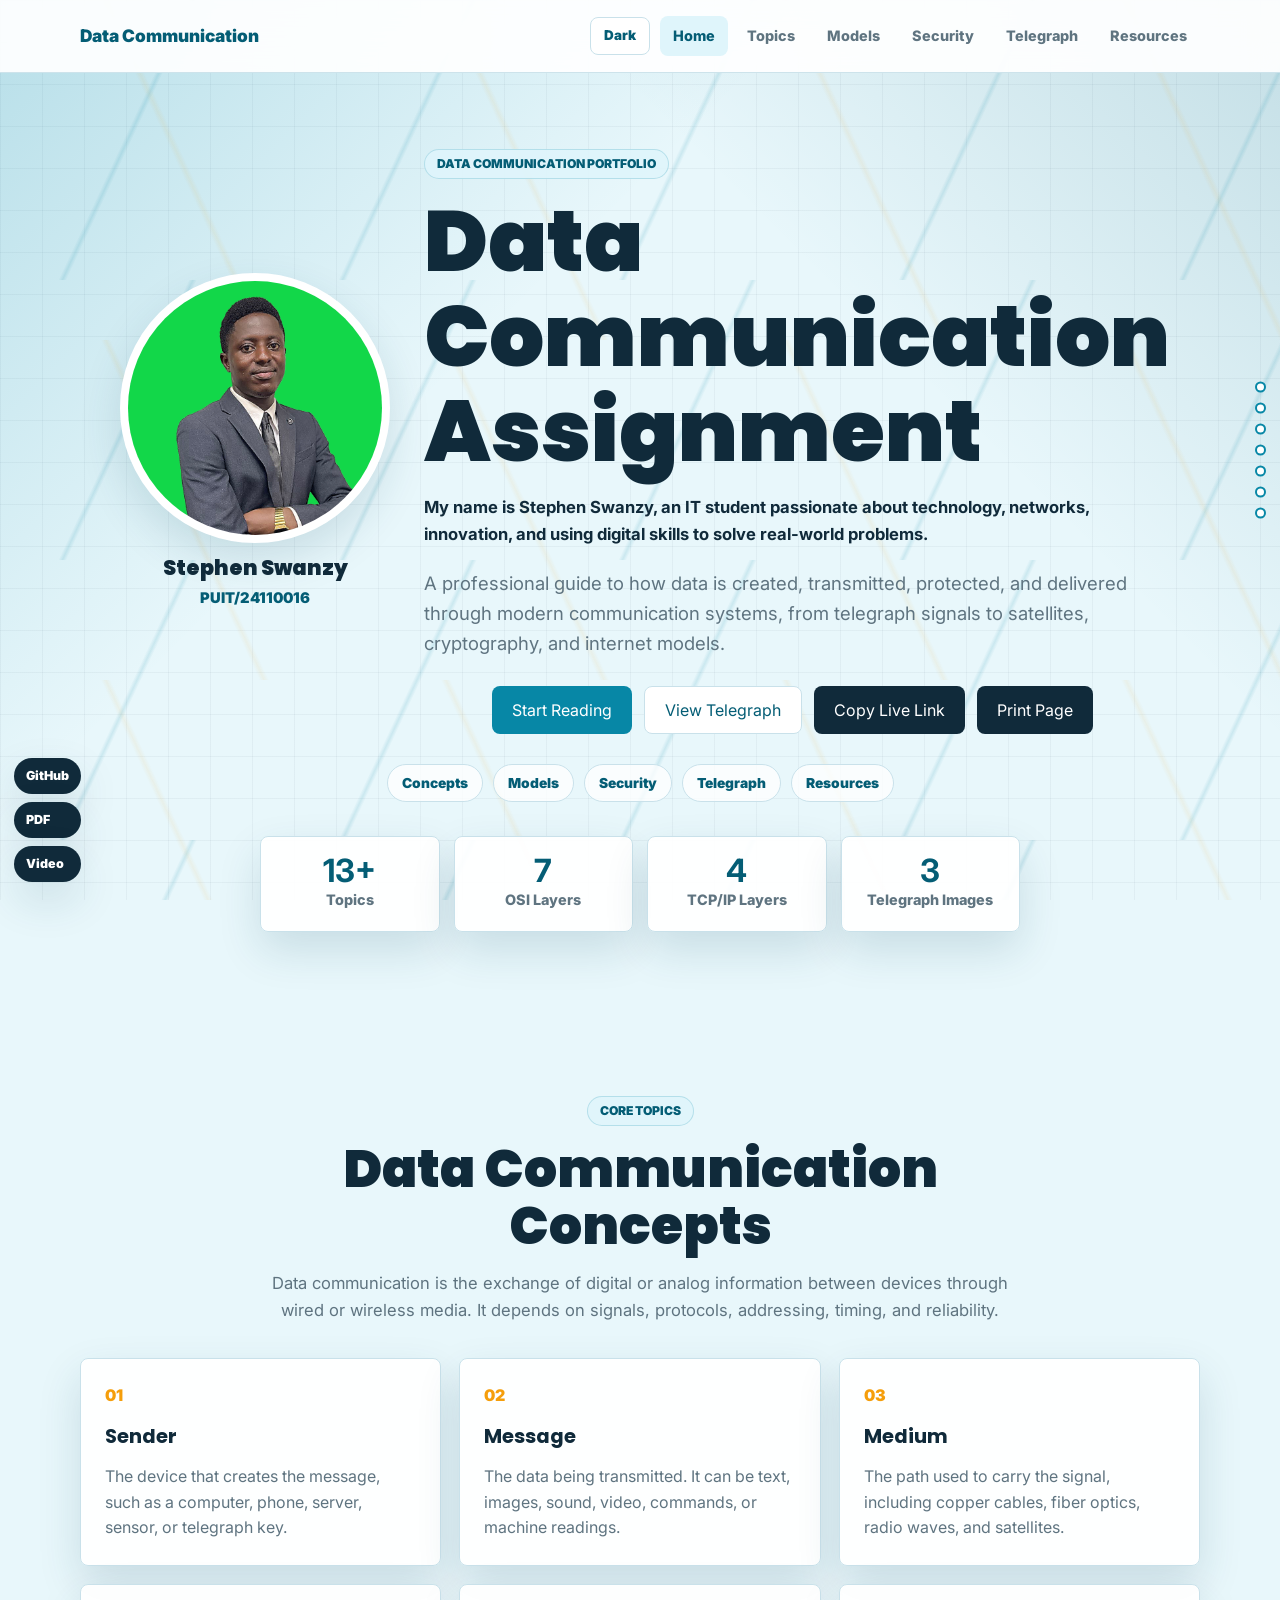
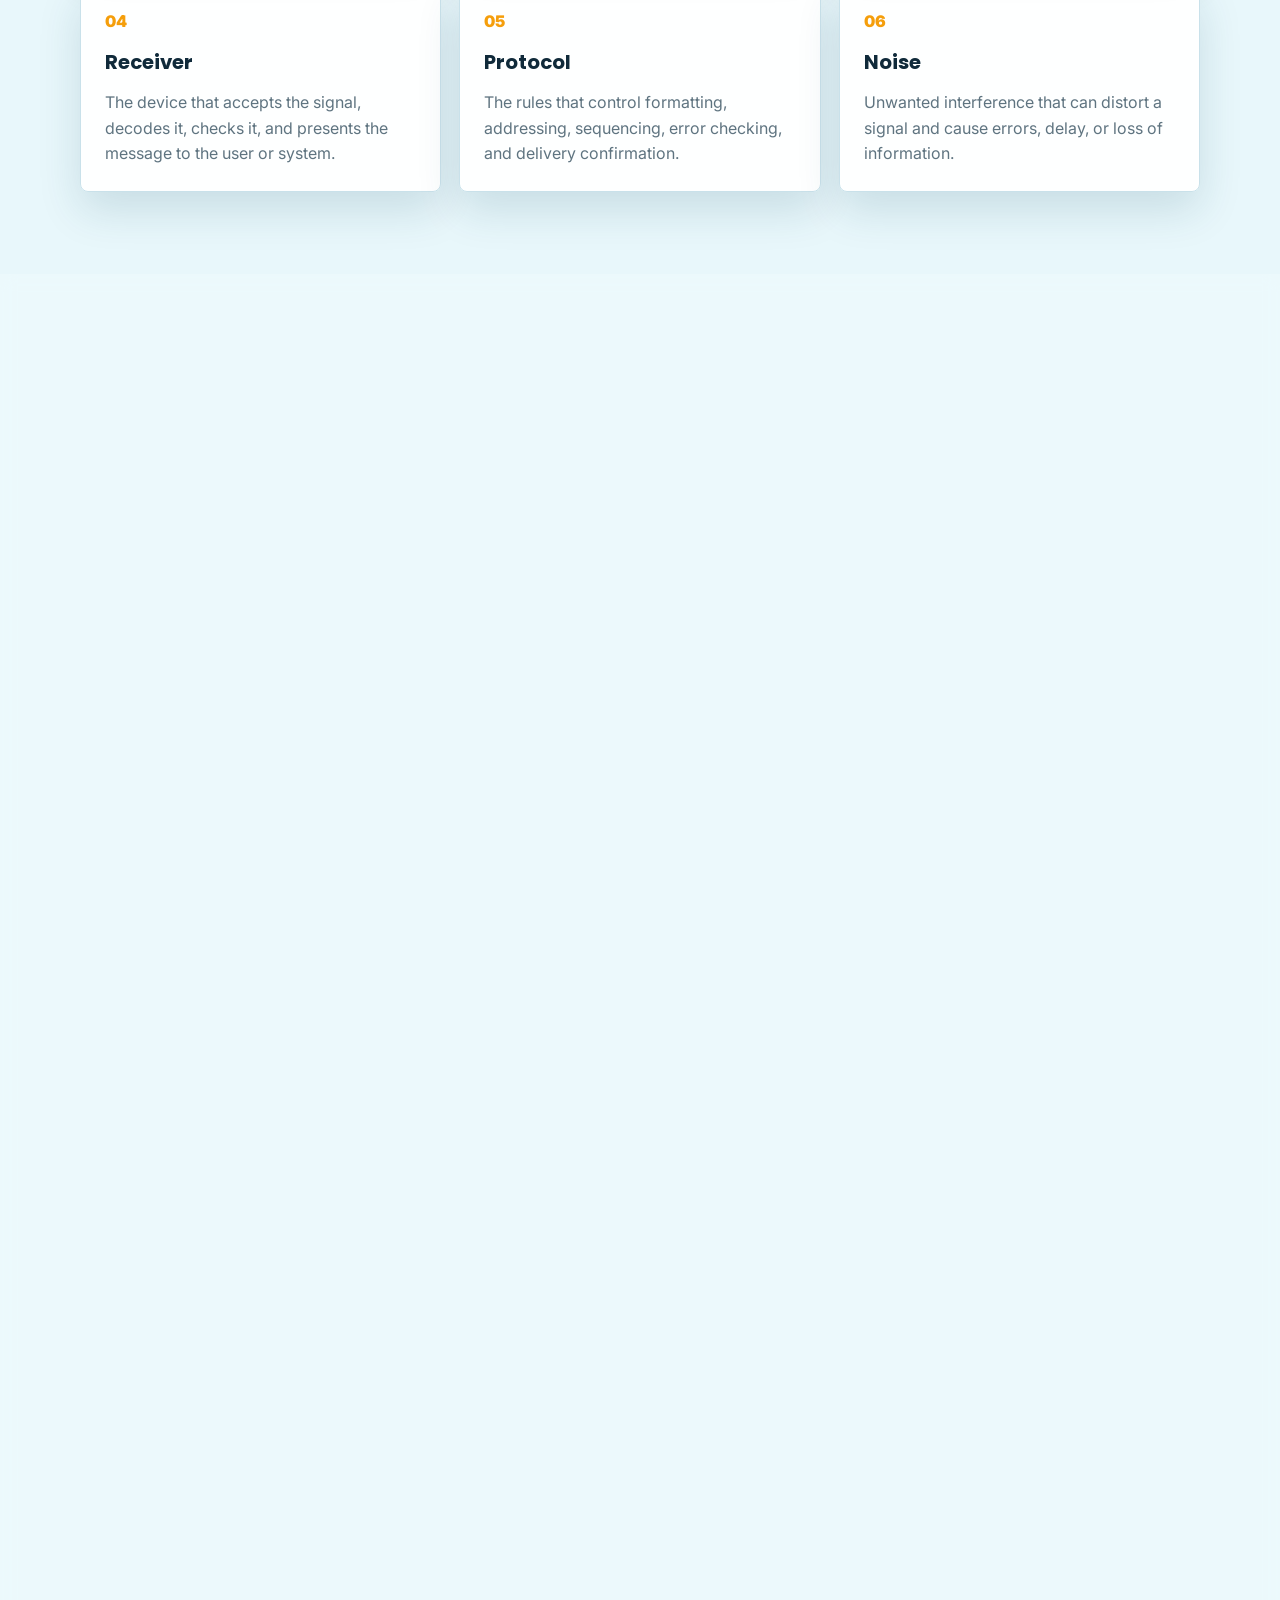
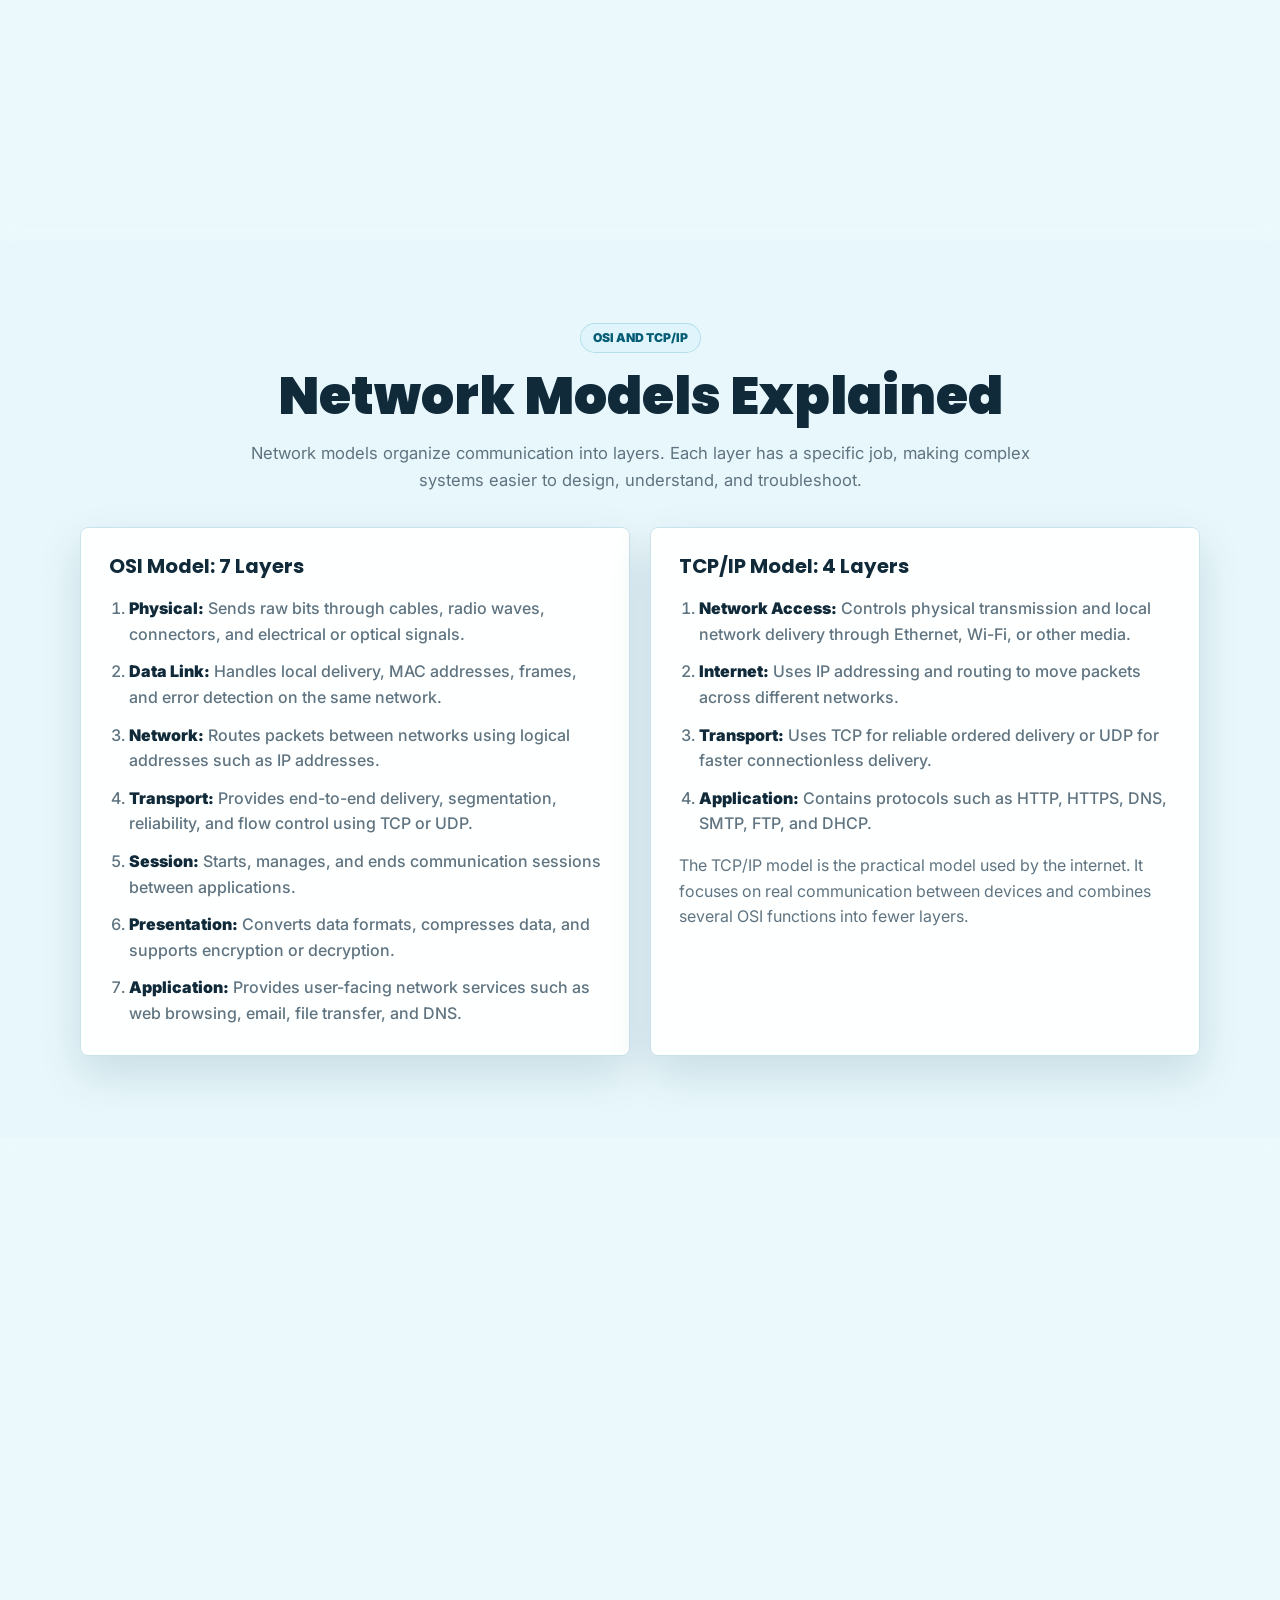
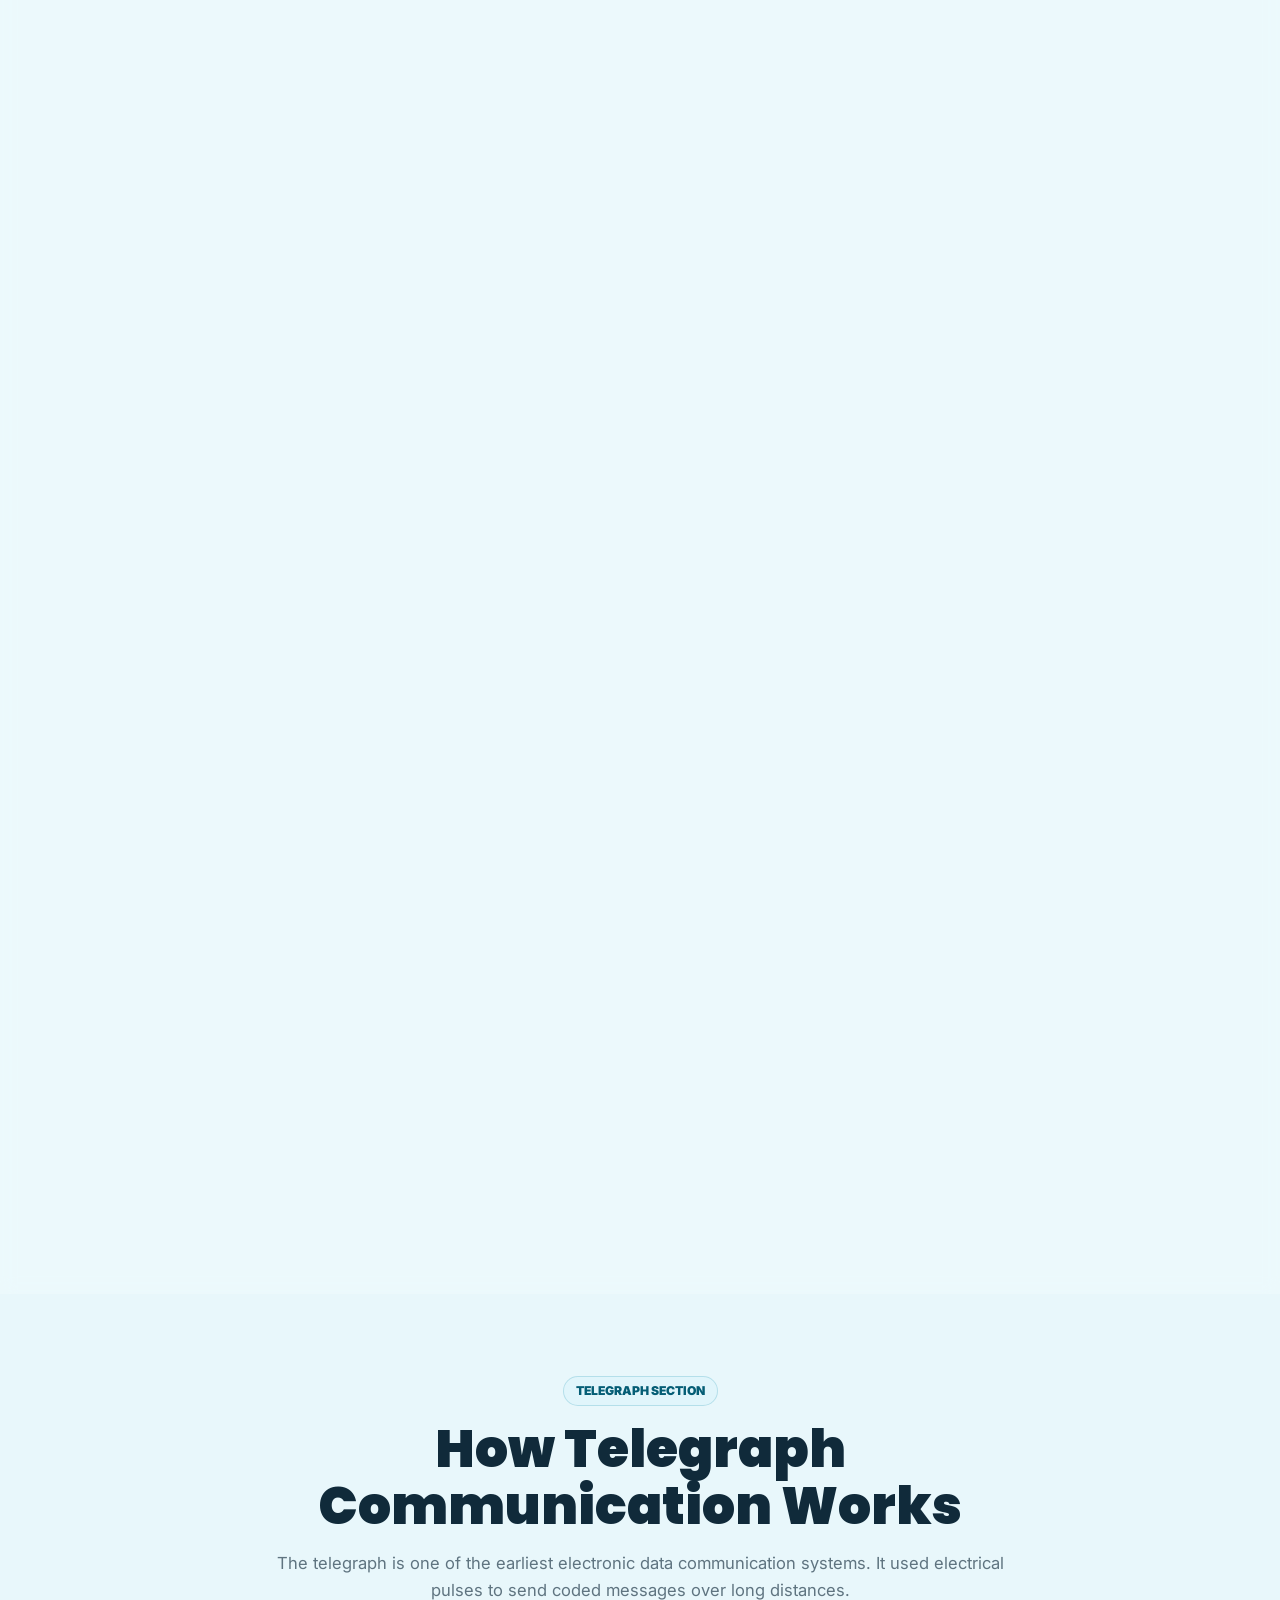
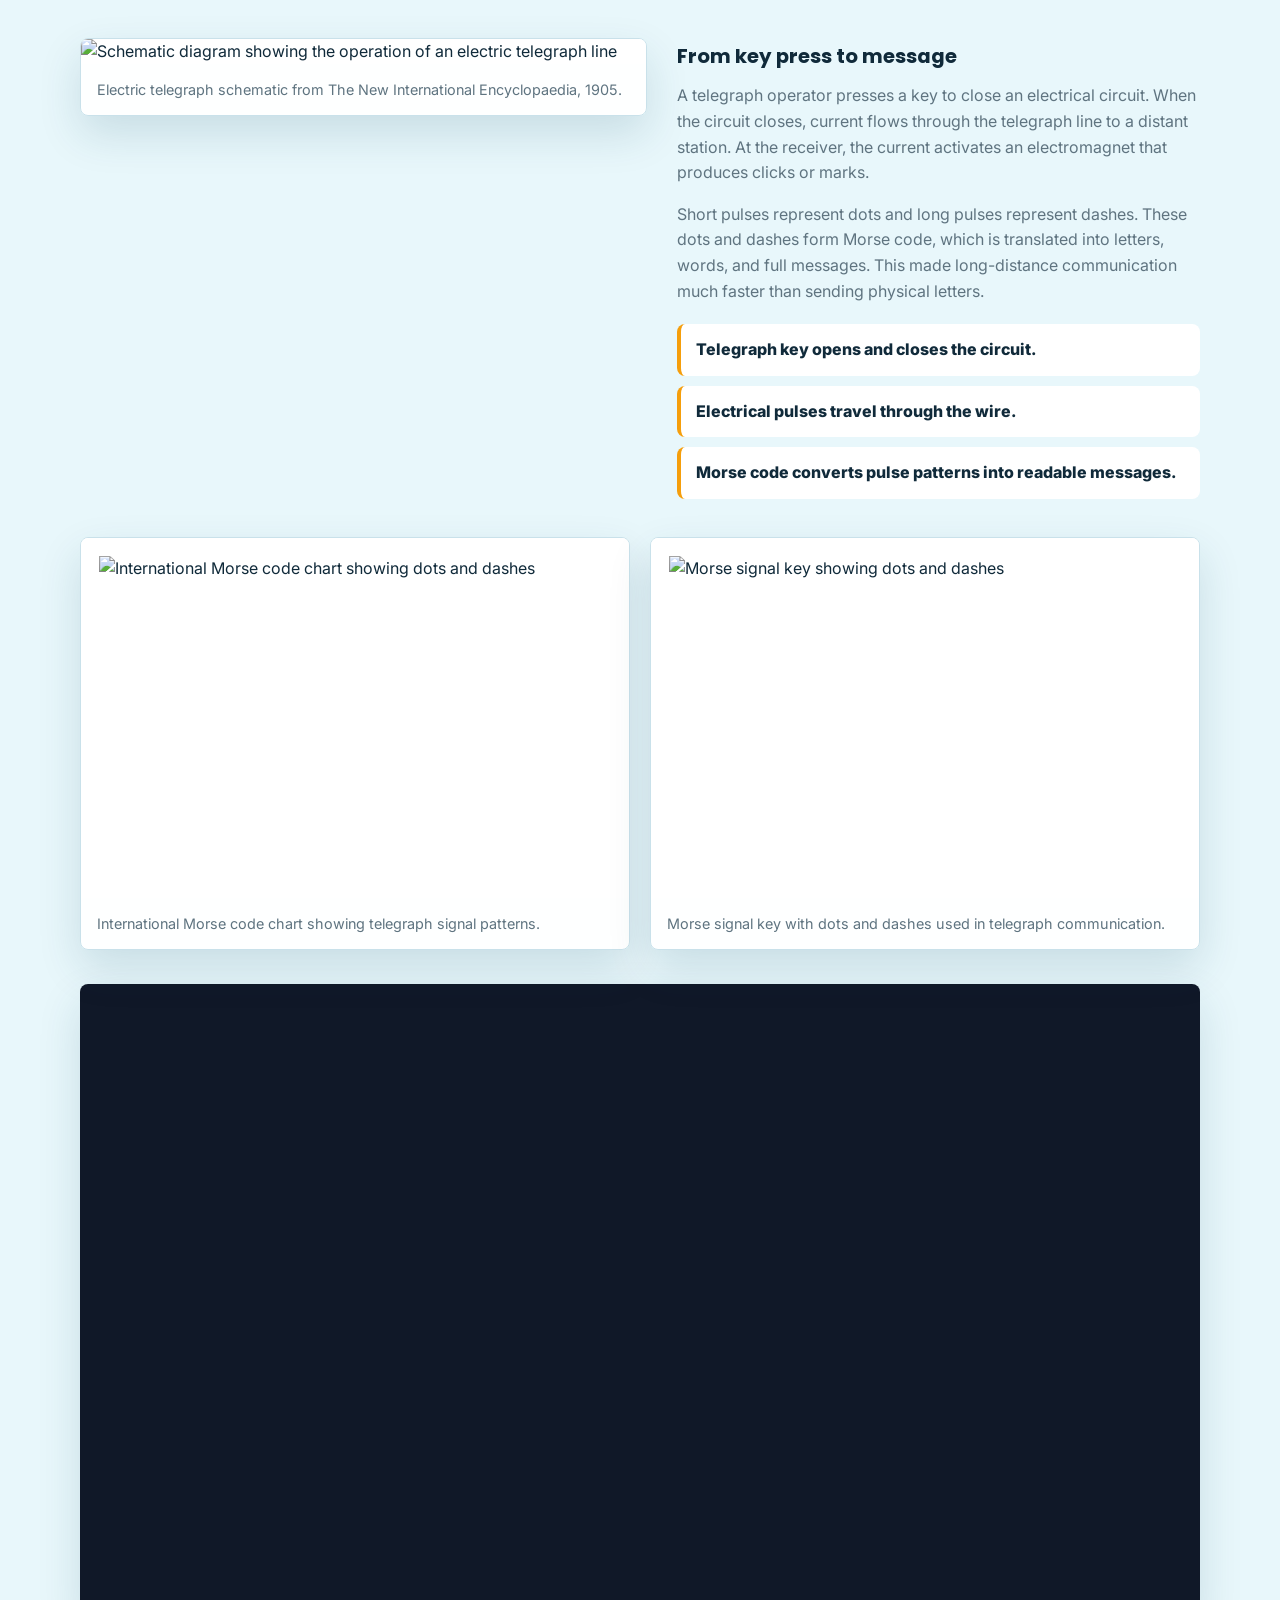
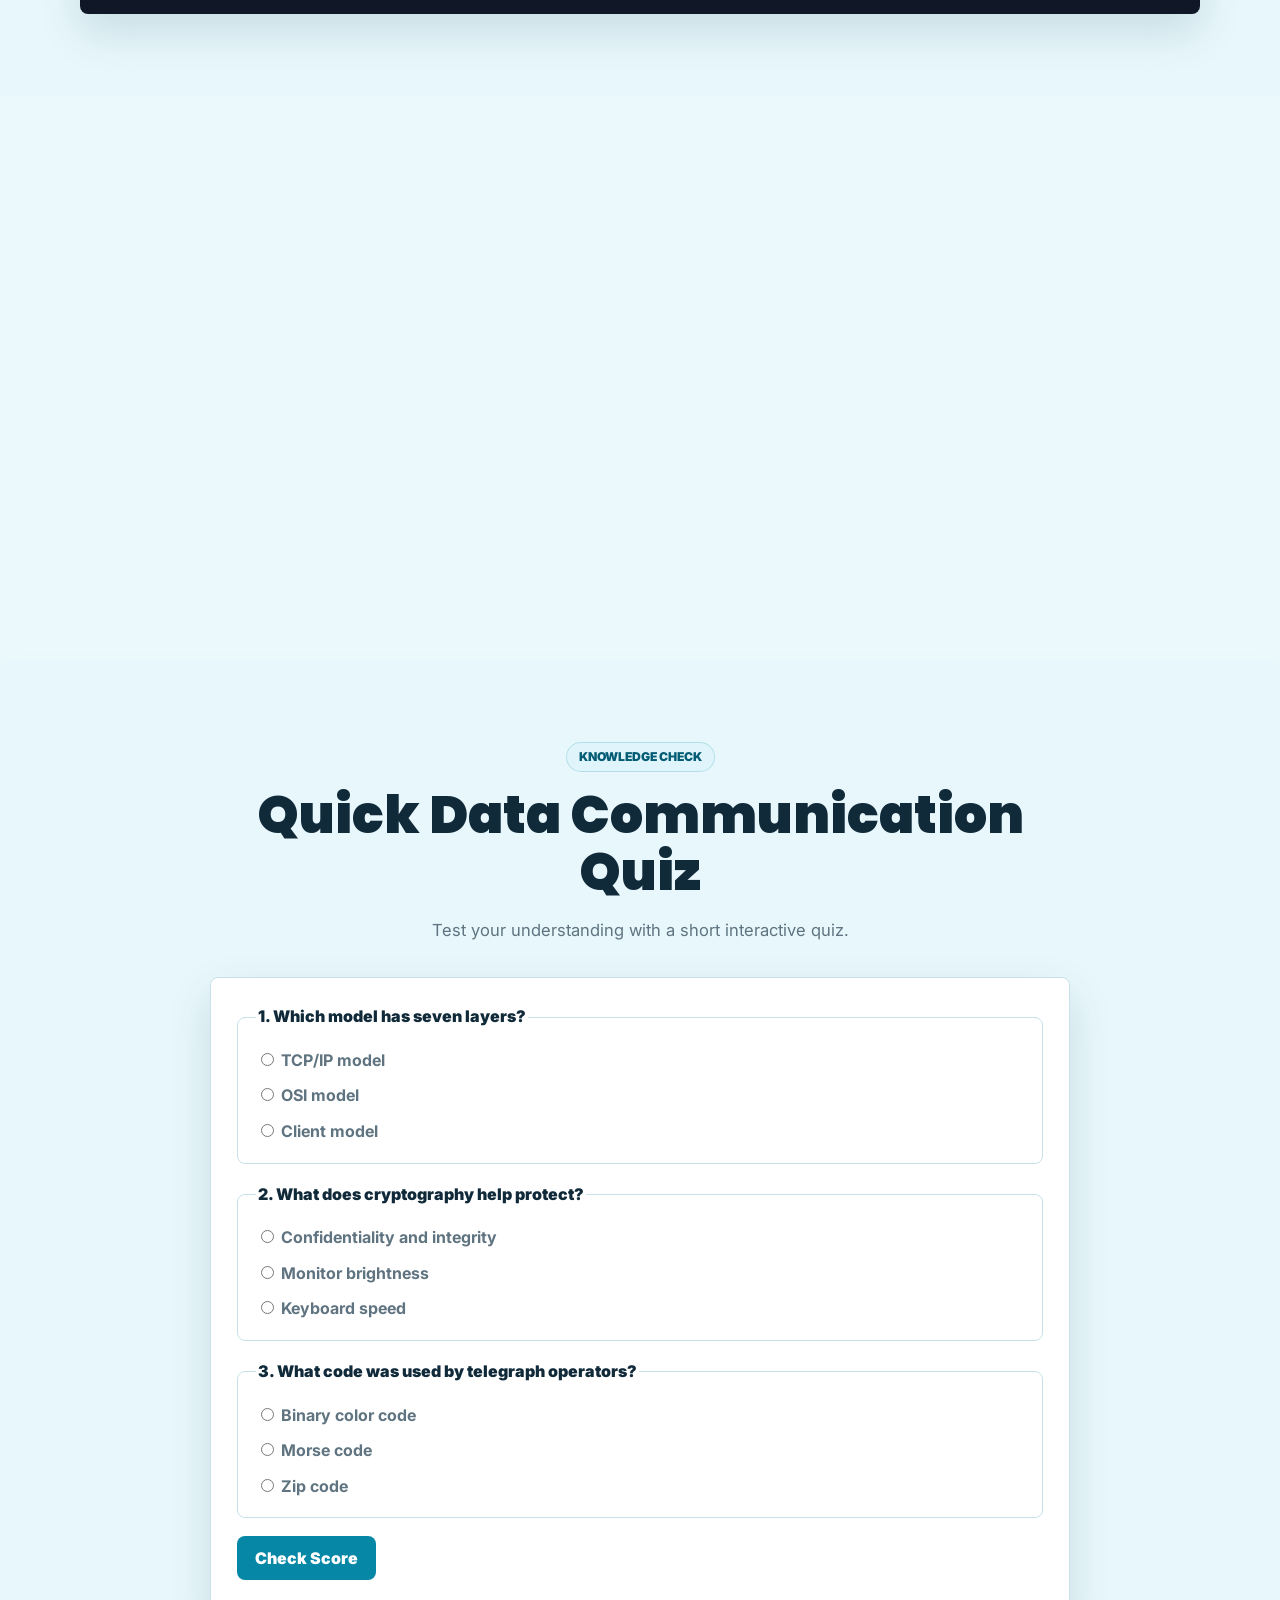
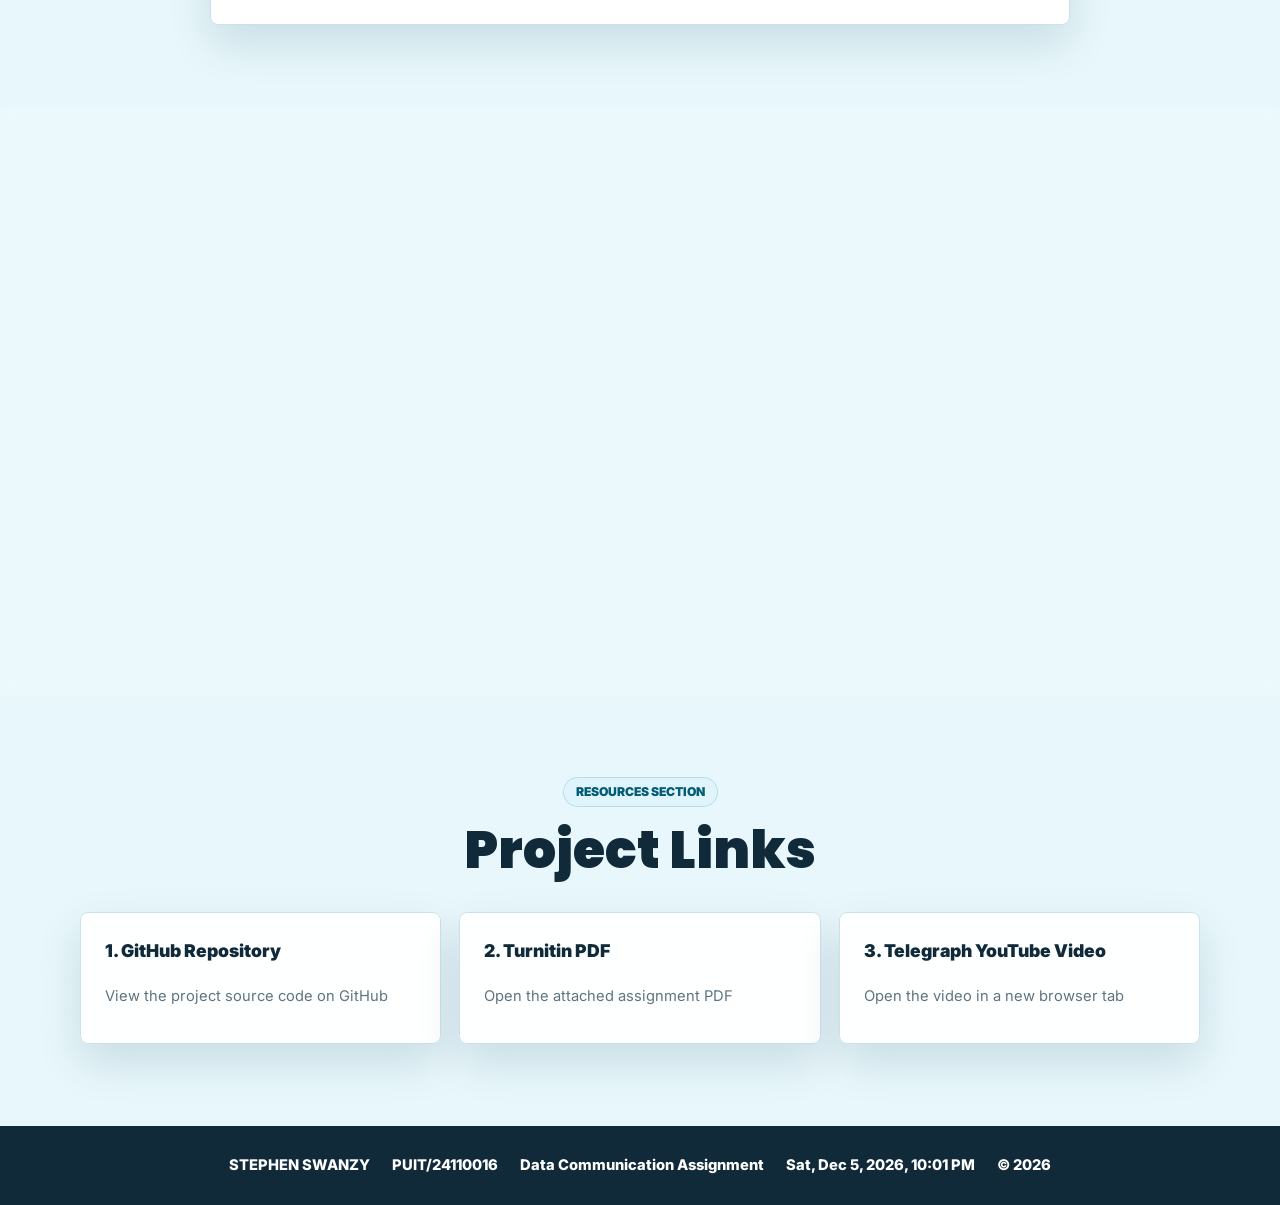
==== commit 21c1d489: "Add final usability polish" ====
--- a/html/index.html
+++ b/html/index.html
@@ -135,6 +135,7 @@
                 <span>Search topics</span>
                 <input id="topic-search" type="search" placeholder="Type cryptography, satellite, OSI...">
             </label>
+            <p class="learned-progress" aria-live="polite">0 topics marked learned</p>
             <div class="topic-grid">
                 <article class="topic-card flip-card" tabindex="0">
                     <div class="flip-card-inner">
--- a/css/style.css
+++ b/css/style.css
@@ -598,6 +598,14 @@
     border-color: var(--primary);
 }
 
+.learned-progress {
+    max-width: 560px;
+    margin: -10px auto 24px;
+    color: var(--primary-dark);
+    font-weight: 900;
+    text-align: center;
+}
+
 .topic-card {
     background: var(--surface);
     transition: transform 180ms ease, border-color 180ms ease;
@@ -1021,6 +1029,14 @@
 .quiz-card label {
     color: var(--muted);
     font-weight: 700;
+}
+
+.quiz-card label.correct-answer {
+    color: #0f766e;
+}
+
+.quiz-card label.wrong-answer {
+    color: #b42318;
 }
 
 .quiz-submit {
@@ -1492,3 +1508,23 @@
         background: #ffffff;
     }
 }
+
+@media (prefers-reduced-motion: reduce) {
+    *,
+    *::before,
+    *::after {
+        scroll-behavior: auto;
+        animation-duration: 0.01ms;
+        animation-iteration-count: 1;
+        transition-duration: 0.01ms;
+    }
+
+    .network-bg {
+        animation: none;
+    }
+
+    .reveal {
+        opacity: 1;
+        transform: none;
+    }
+}
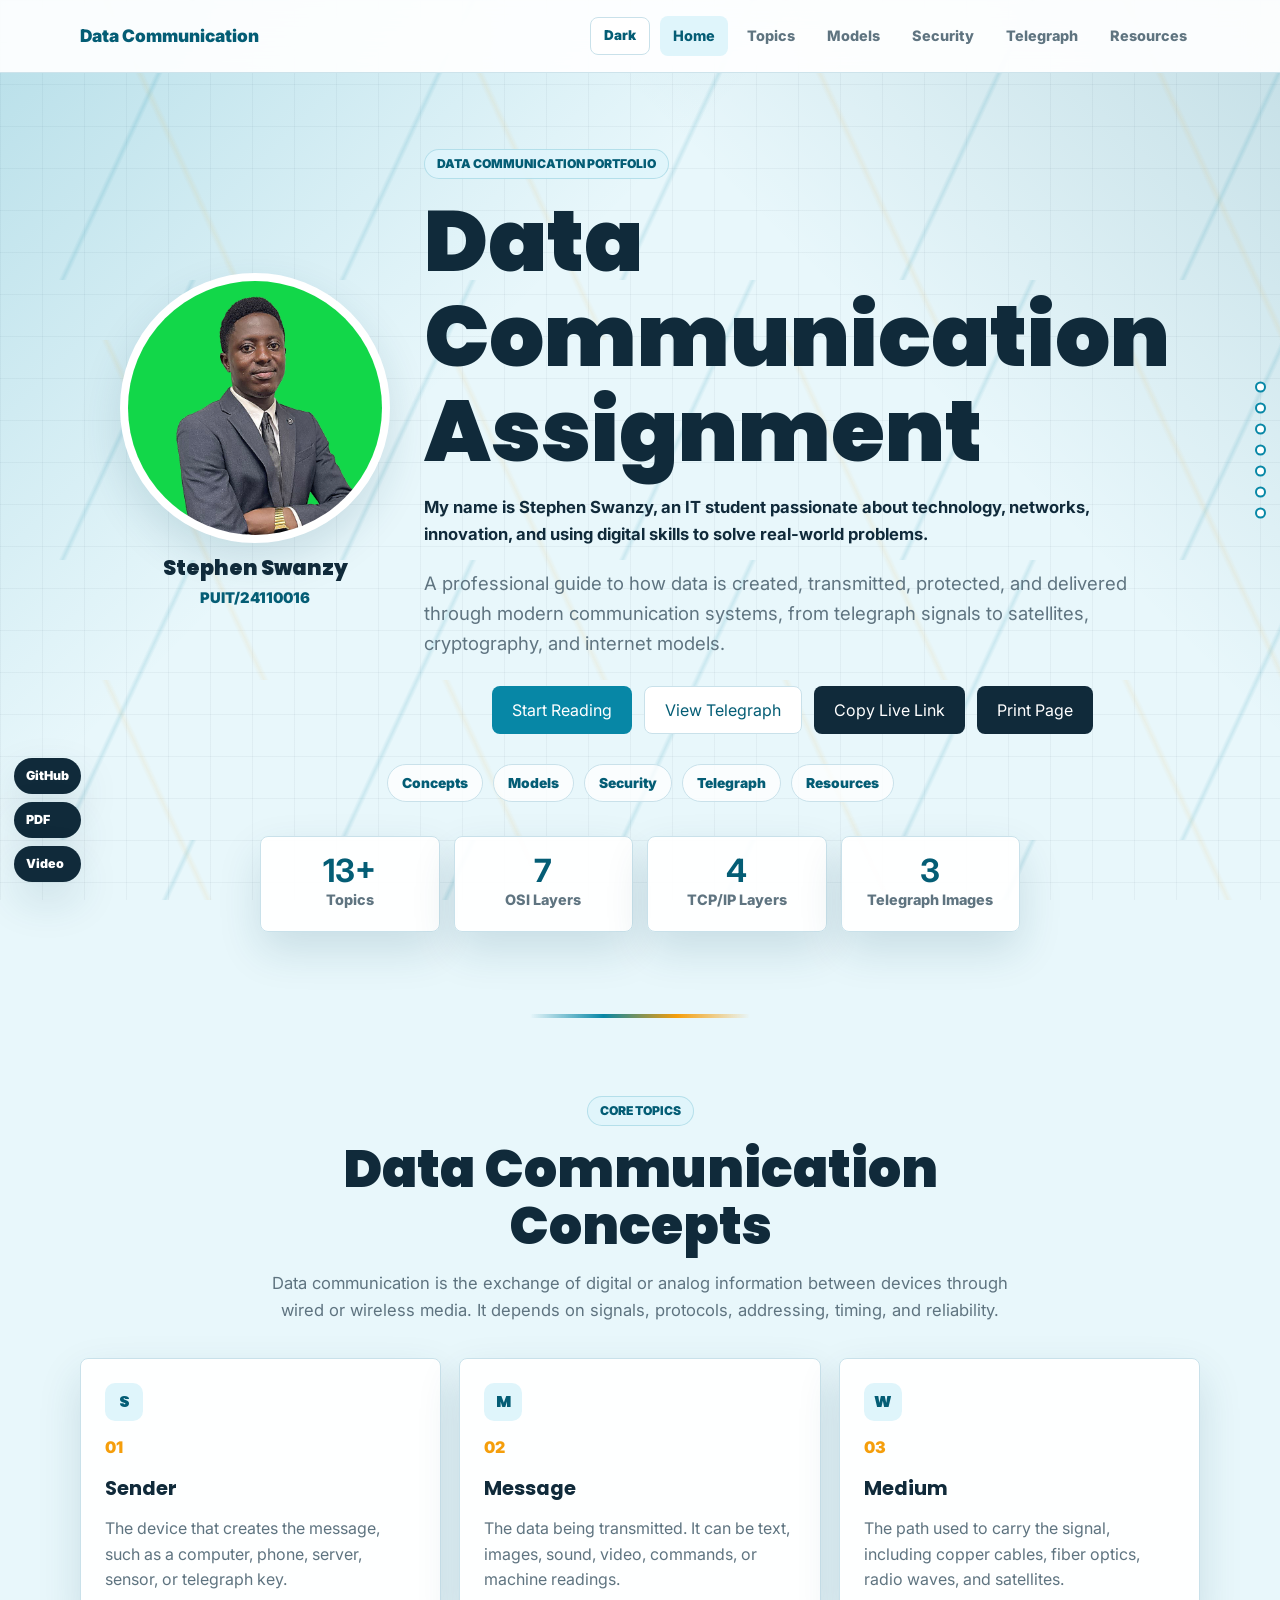
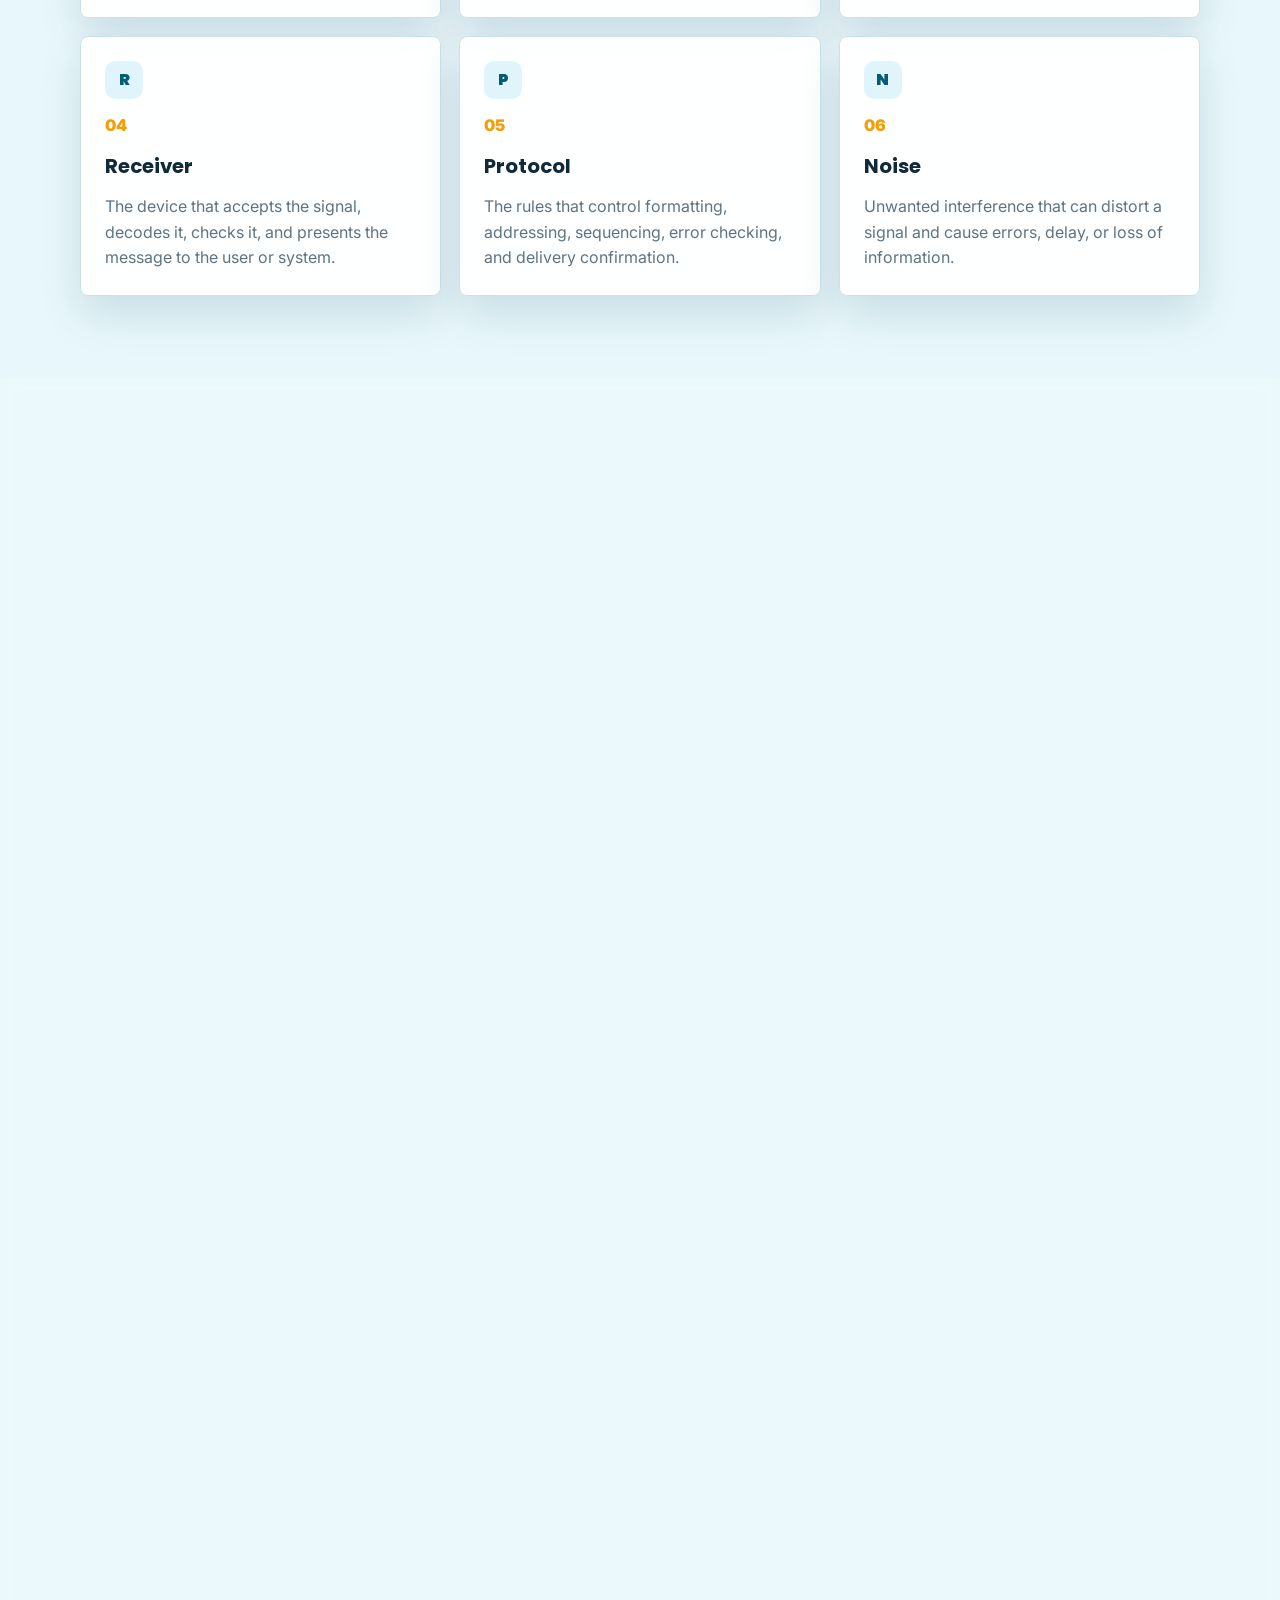
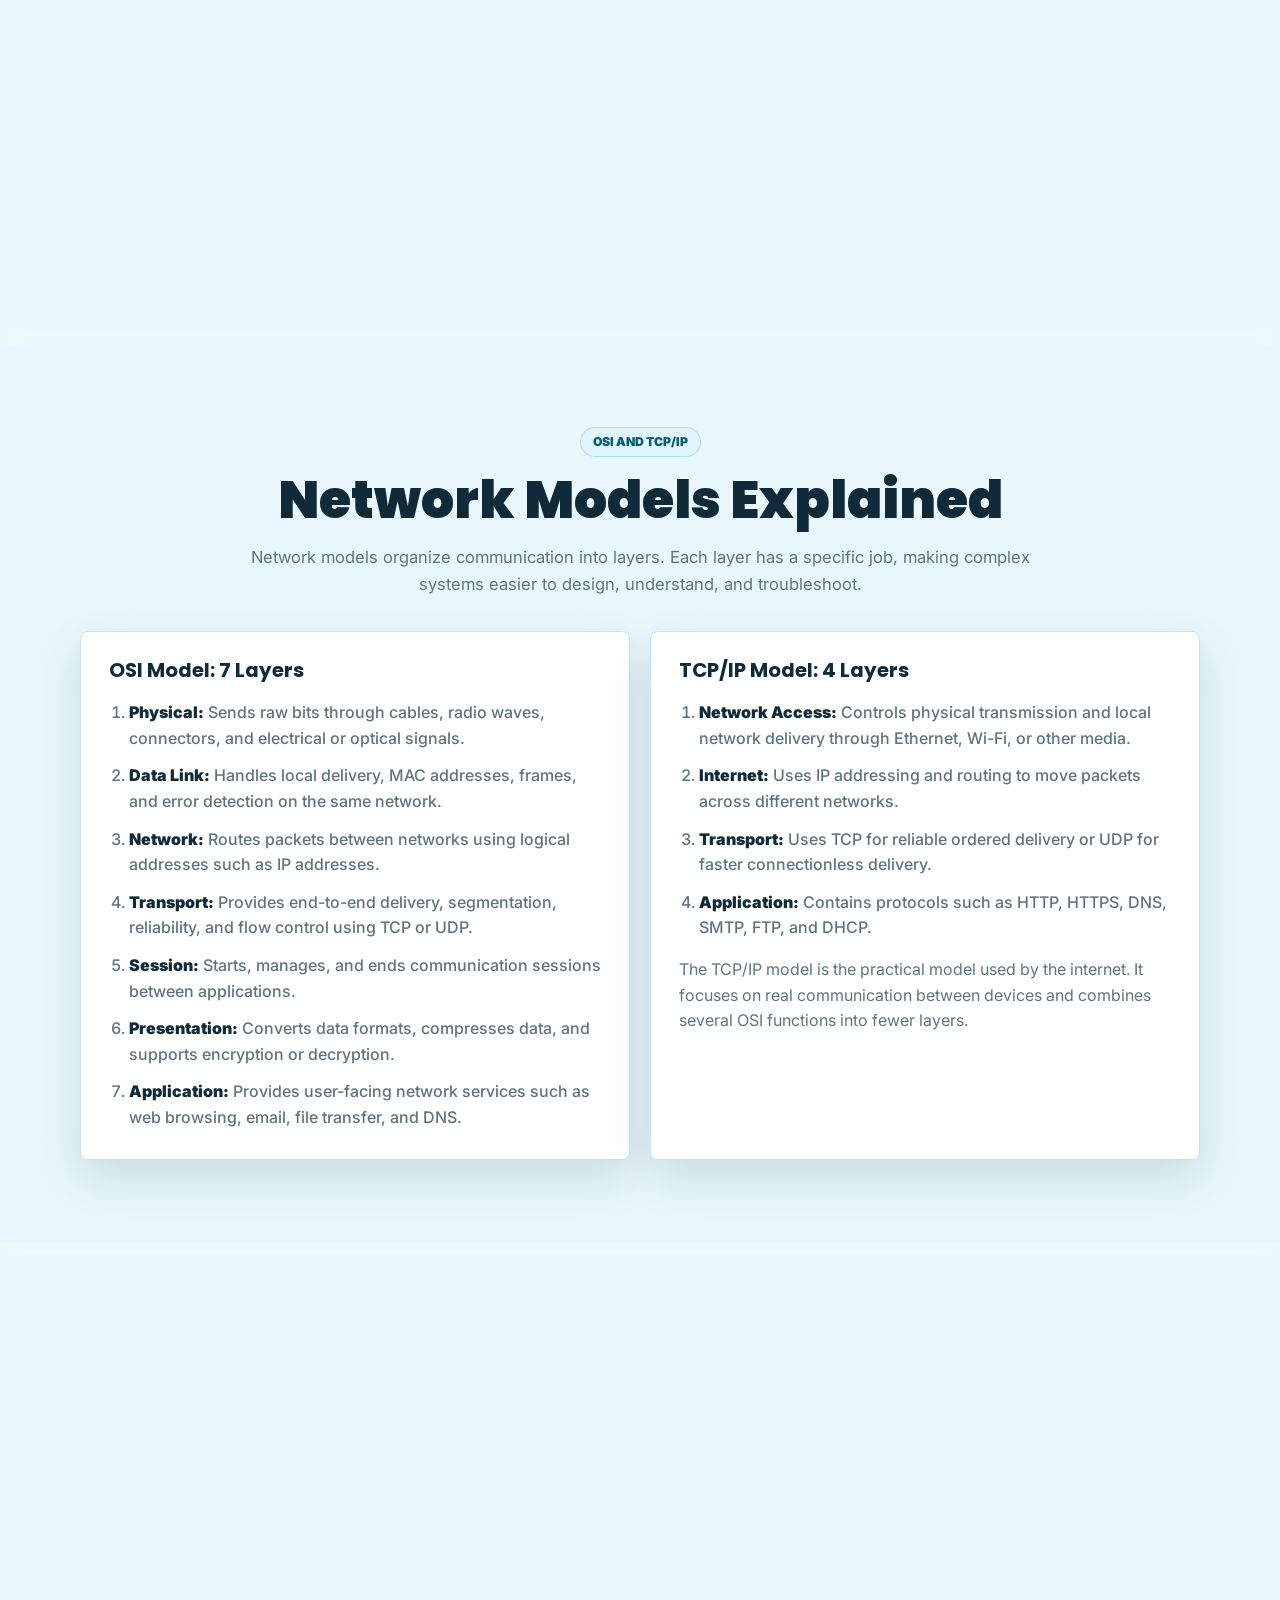
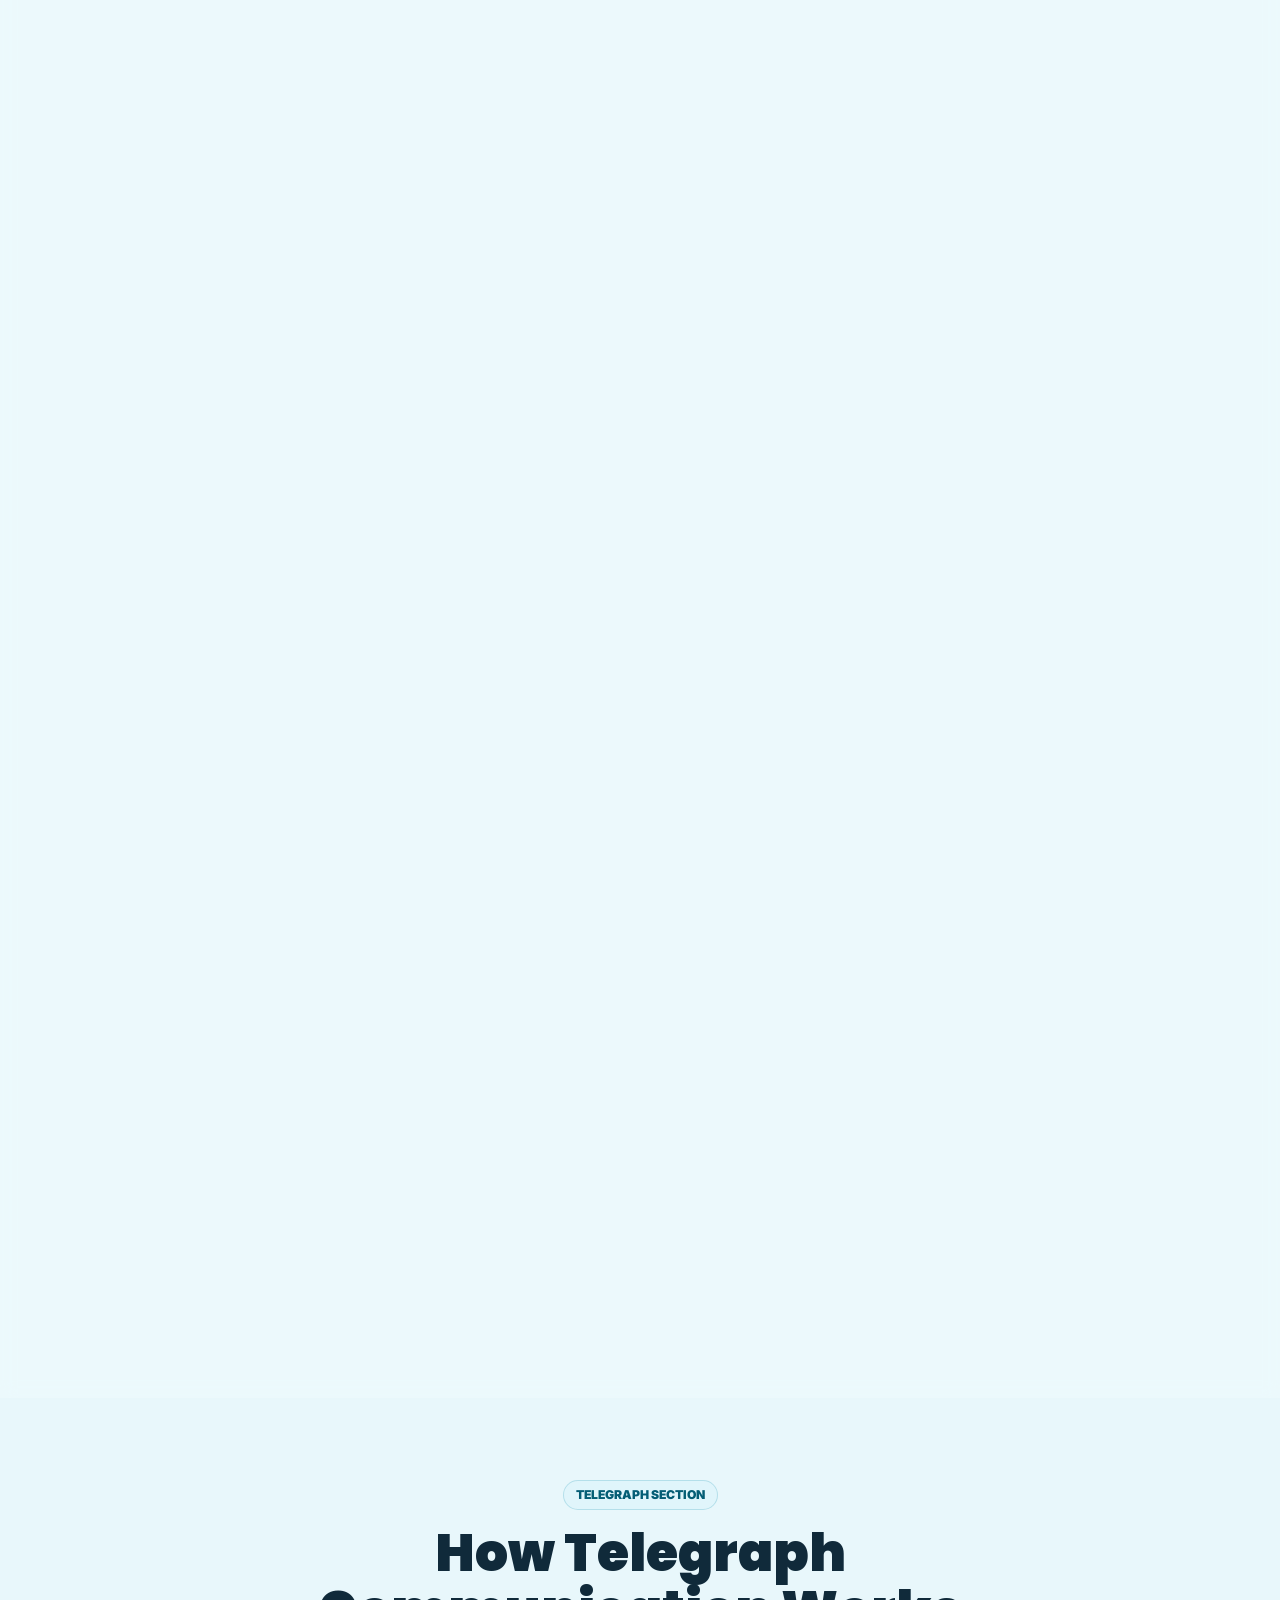
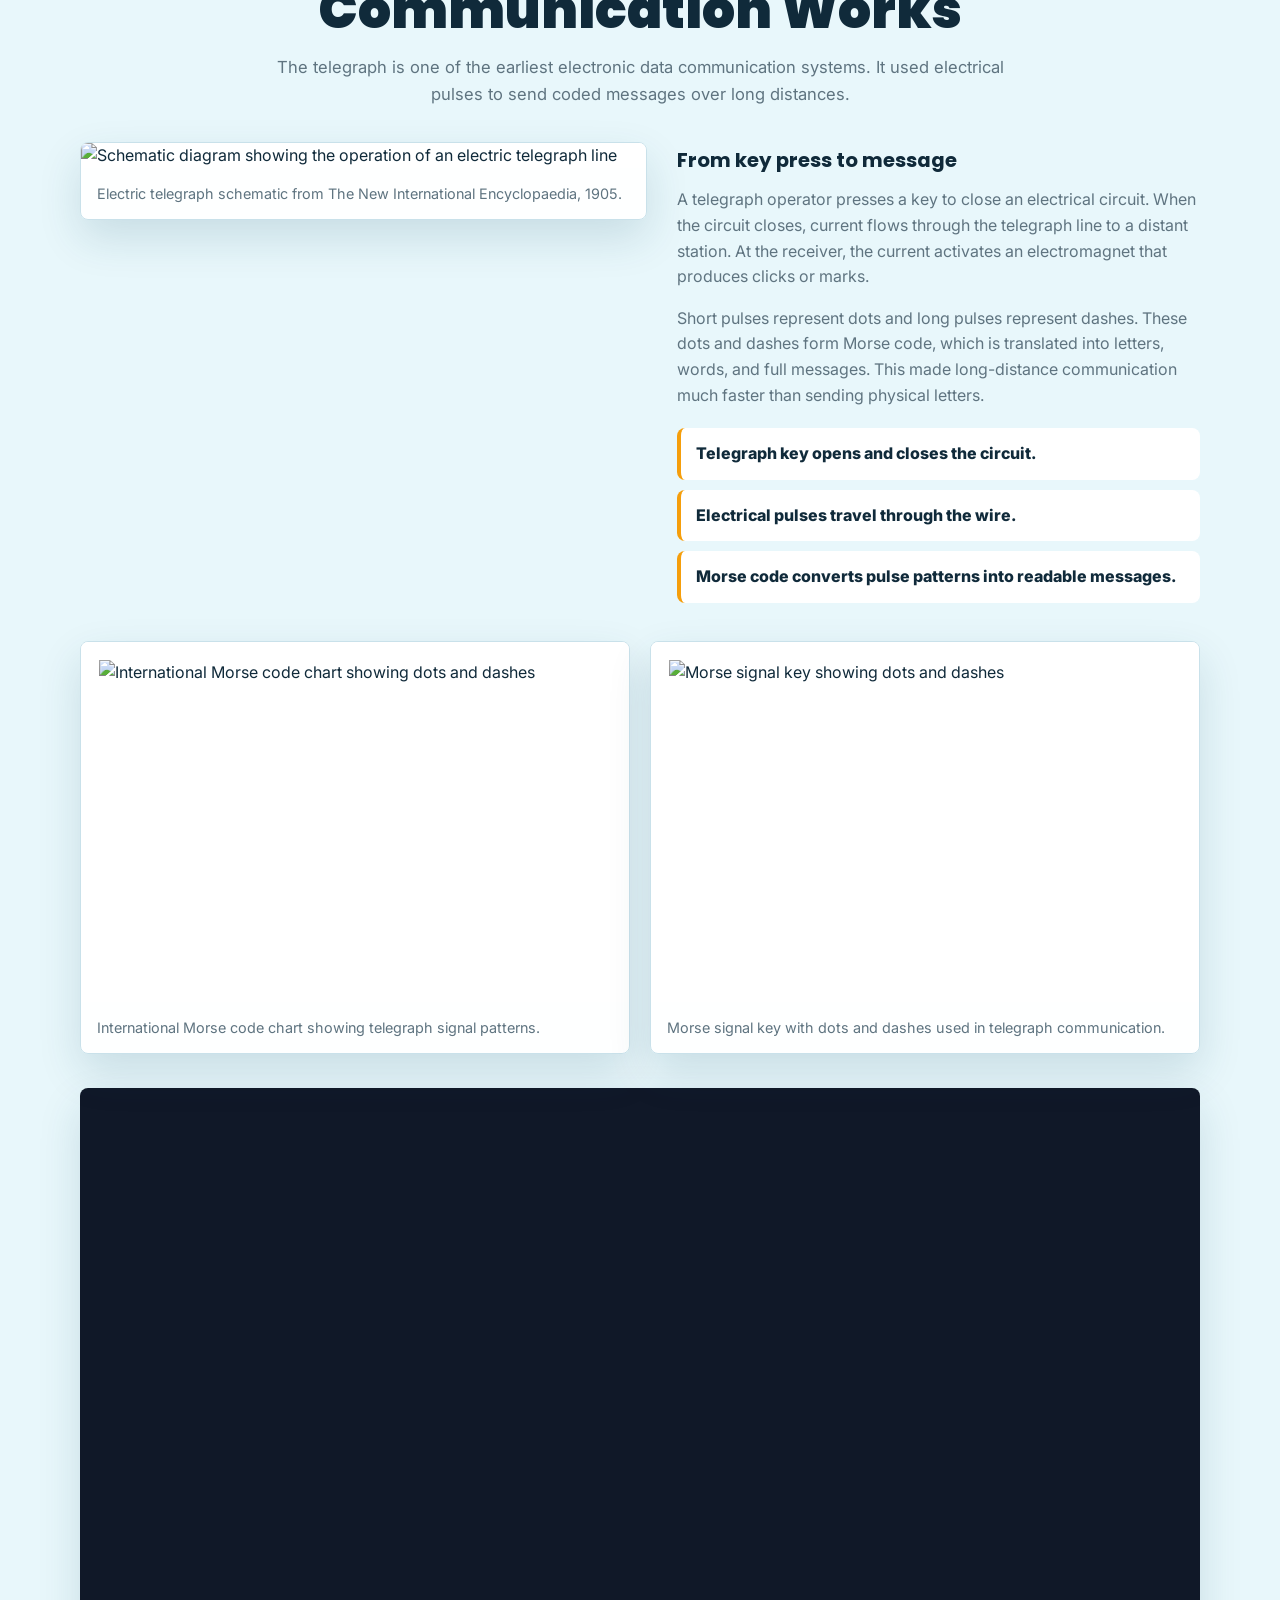
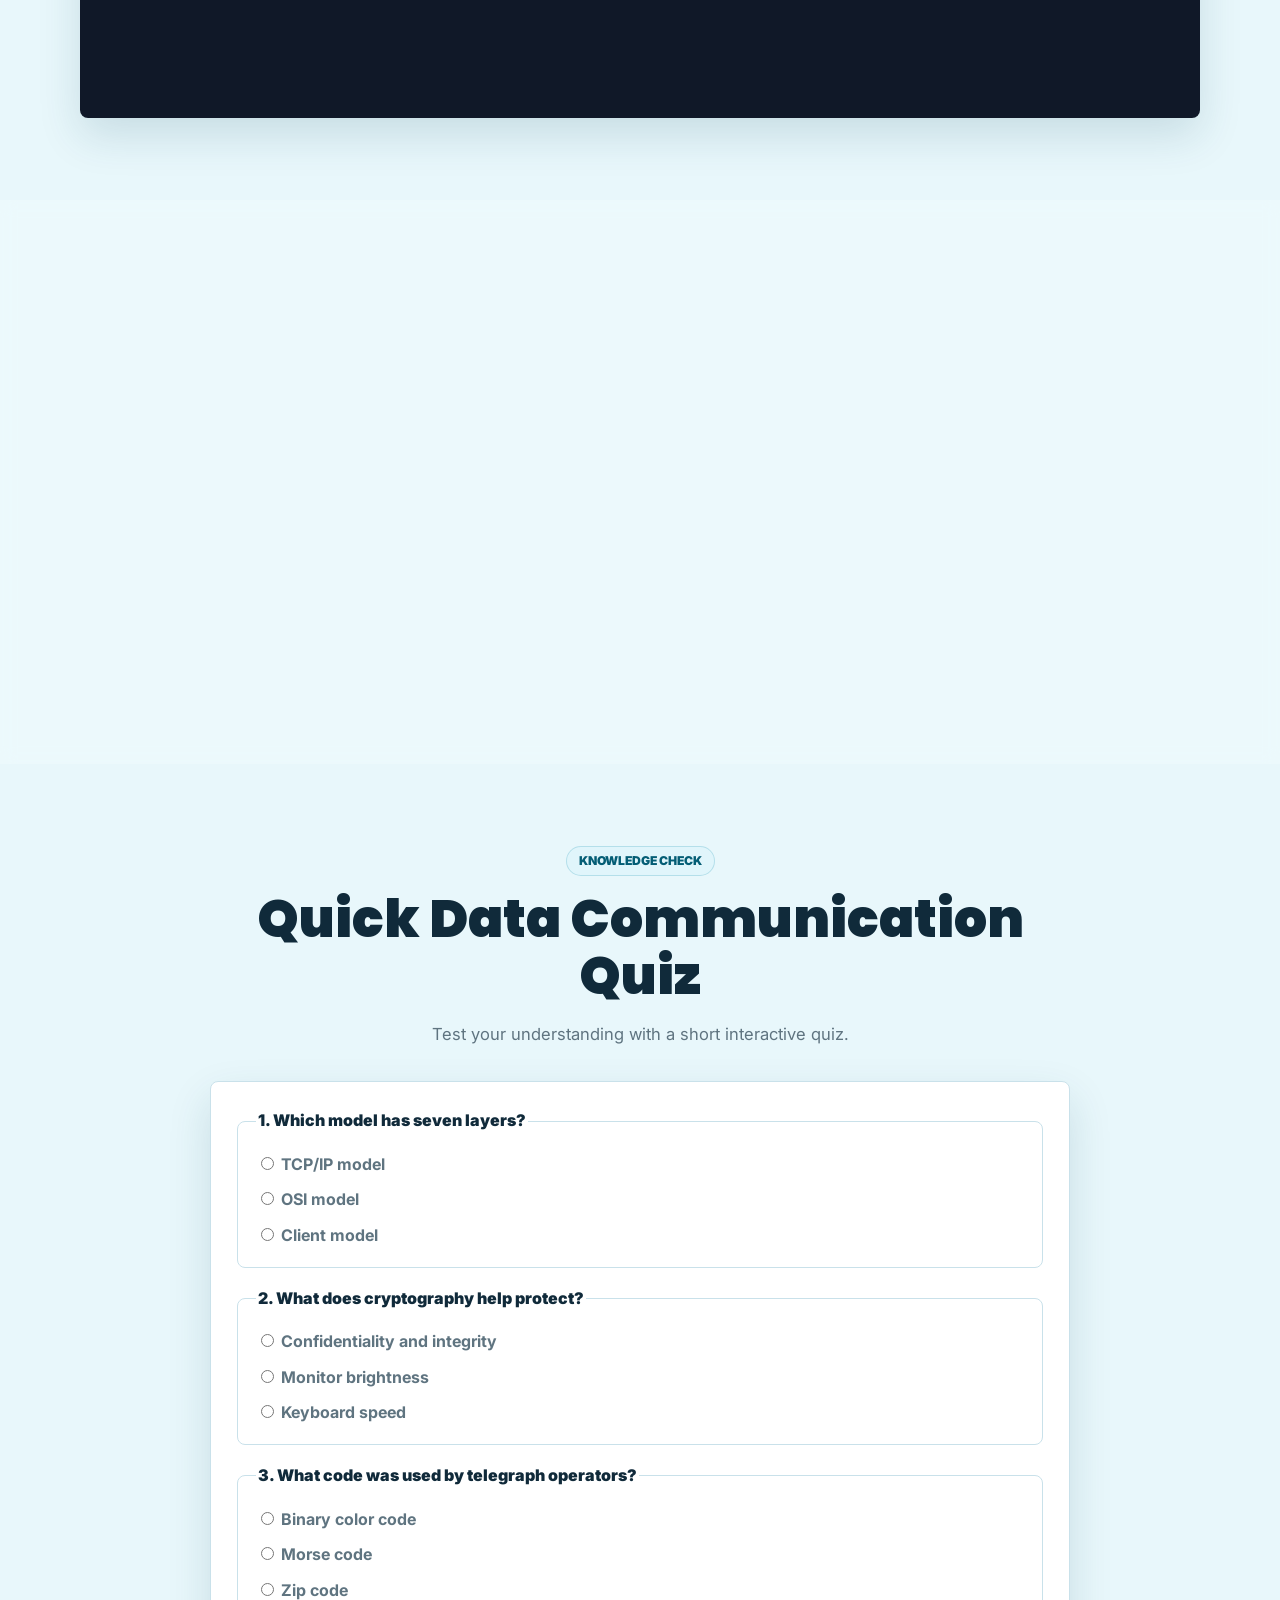
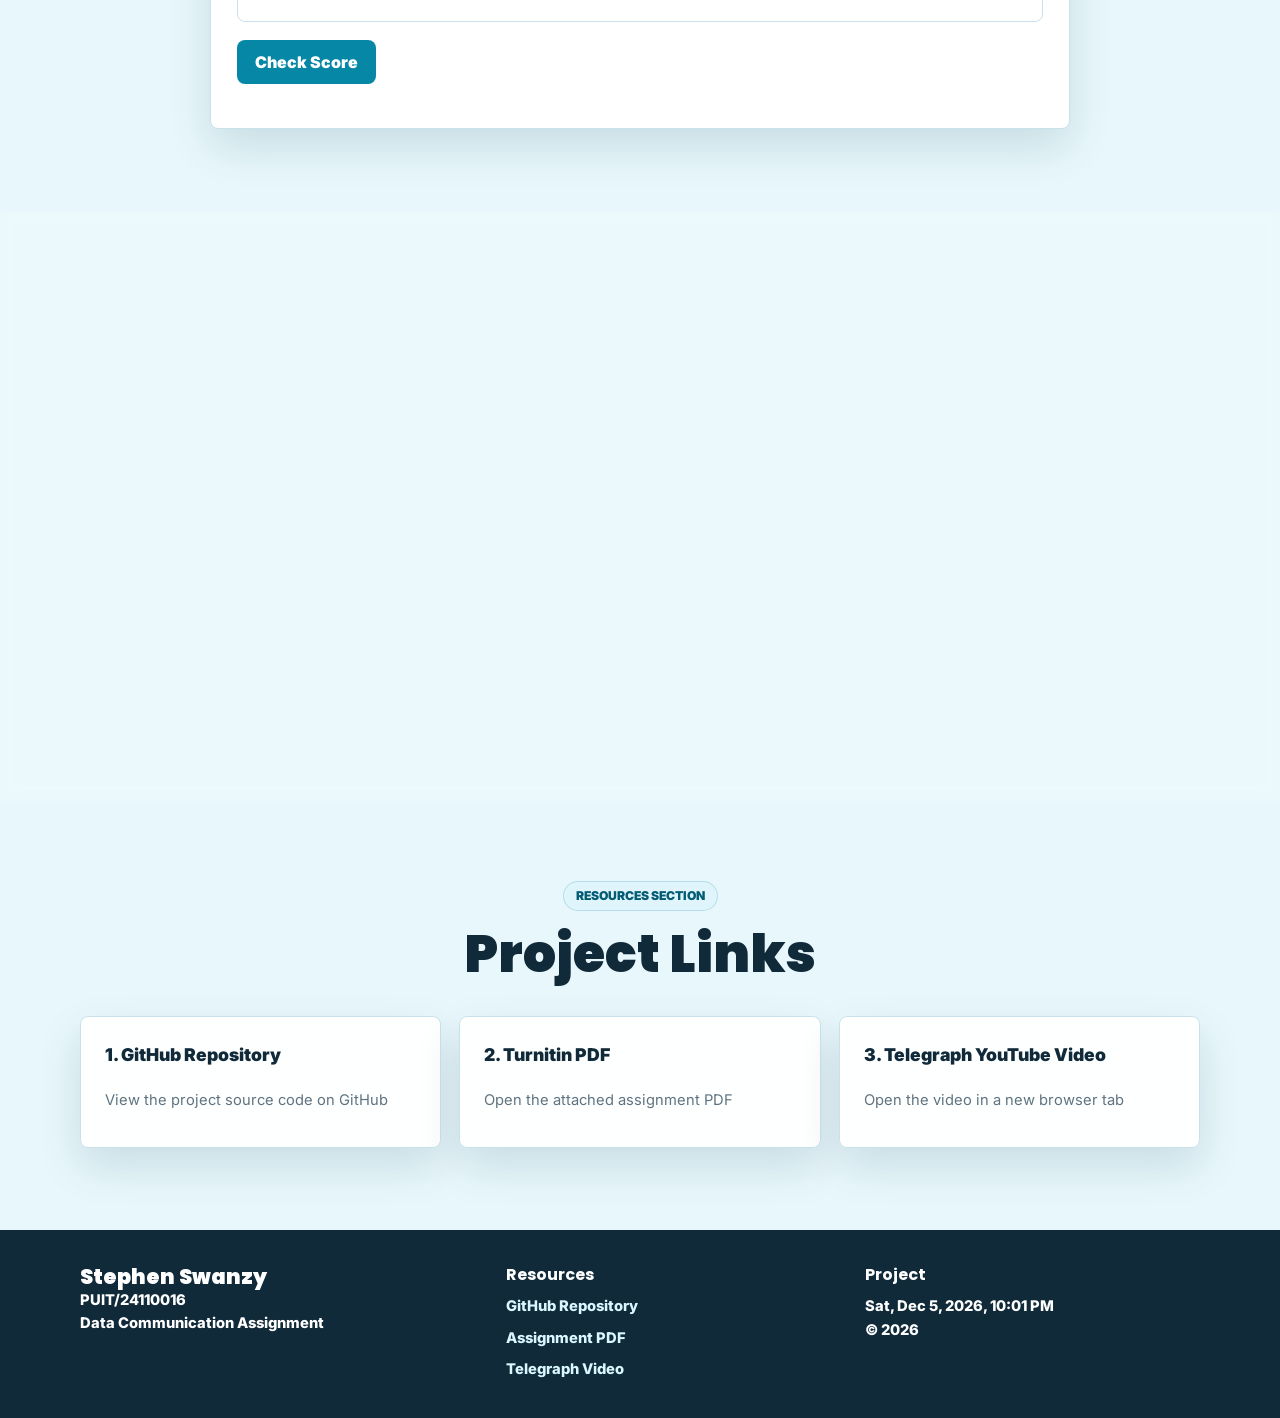
==== commit 2482f81c: "Add final design enhancements" ====
--- a/html/index.html
+++ b/html/index.html
@@ -83,6 +83,7 @@
         </section>
 
         <section id="topics" class="section reveal">
+            <div class="section-divider" aria-hidden="true"></div>
             <div class="section-heading centered">
                 <p class="eyebrow">Core topics</p>
                 <h2>Data Communication Concepts</h2>
@@ -94,31 +95,37 @@
 
             <div class="component-grid">
                 <article class="info-card">
+                    <span class="card-icon">S</span>
                     <span class="card-number">01</span>
                     <h3>Sender</h3>
                     <p>The device that creates the message, such as a computer, phone, server, sensor, or telegraph key.</p>
                 </article>
                 <article class="info-card">
+                    <span class="card-icon">M</span>
                     <span class="card-number">02</span>
                     <h3>Message</h3>
                     <p>The data being transmitted. It can be text, images, sound, video, commands, or machine readings.</p>
                 </article>
                 <article class="info-card">
+                    <span class="card-icon">W</span>
                     <span class="card-number">03</span>
                     <h3>Medium</h3>
                     <p>The path used to carry the signal, including copper cables, fiber optics, radio waves, and satellites.</p>
                 </article>
                 <article class="info-card">
+                    <span class="card-icon">R</span>
                     <span class="card-number">04</span>
                     <h3>Receiver</h3>
                     <p>The device that accepts the signal, decodes it, checks it, and presents the message to the user or system.</p>
                 </article>
                 <article class="info-card">
+                    <span class="card-icon">P</span>
                     <span class="card-number">05</span>
                     <h3>Protocol</h3>
                     <p>The rules that control formatting, addressing, sequencing, error checking, and delivery confirmation.</p>
                 </article>
                 <article class="info-card">
+                    <span class="card-icon">N</span>
                     <span class="card-number">06</span>
                     <h3>Noise</h3>
                     <p>Unwanted interference that can distort a signal and cause errors, delay, or loss of information.</p>
@@ -141,6 +148,7 @@
                     <div class="flip-card-inner">
                         <div class="flip-card-face flip-card-front">
                             <span class="flip-hint">Click to flip</span>
+                            <span class="topic-tag">Network</span>
                             <h3>Transmission Modes</h3>
                             <p>Simplex, half-duplex, and full-duplex describe the direction of communication.</p>
                         </div>
@@ -154,6 +162,7 @@
                     <div class="flip-card-inner">
                         <div class="flip-card-face flip-card-front">
                             <span class="flip-hint">Click to flip</span>
+                            <span class="topic-tag">Signals</span>
                             <h3>Analog and Digital Signals</h3>
                             <p>Signals carry data through electrical, optical, or wireless patterns.</p>
                         </div>
@@ -167,6 +176,7 @@
                     <div class="flip-card-inner">
                         <div class="flip-card-face flip-card-front">
                             <span class="flip-hint">Click to flip</span>
+                            <span class="topic-tag">Performance</span>
                             <h3>Bandwidth and Speed</h3>
                             <p>Bandwidth affects how much data can pass through a channel.</p>
                         </div>
@@ -180,6 +190,7 @@
                     <div class="flip-card-inner">
                         <div class="flip-card-face flip-card-front">
                             <span class="flip-hint">Click to flip</span>
+                            <span class="topic-tag">Media</span>
                             <h3>Transmission Media</h3>
                             <p>Media are the physical or wireless paths that carry signals.</p>
                         </div>
@@ -193,6 +204,7 @@
                     <div class="flip-card-inner">
                         <div class="flip-card-face flip-card-front">
                             <span class="flip-hint">Click to flip</span>
+                            <span class="topic-tag">Reliability</span>
                             <h3>Error Detection</h3>
                             <p>Communication systems must detect mistakes in transmitted data.</p>
                         </div>
@@ -206,6 +218,7 @@
                     <div class="flip-card-inner">
                         <div class="flip-card-face flip-card-front">
                             <span class="flip-hint">Click to flip</span>
+                            <span class="topic-tag">Efficiency</span>
                             <h3>Multiplexing</h3>
                             <p>Multiplexing lets many signals share one communication channel.</p>
                         </div>
@@ -219,6 +232,7 @@
                     <div class="flip-card-inner">
                         <div class="flip-card-face flip-card-front">
                             <span class="flip-hint">Click to flip</span>
+                            <span class="topic-tag">History</span>
                             <h3>Evolution of Data Communication</h3>
                             <p>Data communication developed from simple signals into global digital networks.</p>
                         </div>
@@ -301,6 +315,7 @@
                     <div class="flip-card-inner">
                         <div class="flip-card-face flip-card-front">
                             <span class="flip-hint">Click to flip</span>
+                            <span class="topic-tag">Security</span>
                             <h3>Cryptography</h3>
                             <p>Cryptography protects communication from unauthorized access and tampering.</p>
                         </div>
@@ -314,6 +329,7 @@
                     <div class="flip-card-inner">
                         <div class="flip-card-face flip-card-front">
                             <span class="flip-hint">Click to flip</span>
+                            <span class="topic-tag">Privacy</span>
                             <h3>Pretty Good Privacy</h3>
                             <p>PGP is used to protect messages, files, and email communication.</p>
                         </div>
@@ -327,6 +343,7 @@
                     <div class="flip-card-inner">
                         <div class="flip-card-face flip-card-front">
                             <span class="flip-hint">Click to flip</span>
+                            <span class="topic-tag">Security</span>
                             <h3>Secure Data Communication</h3>
                             <p>Secure communication protects confidentiality, integrity, and availability.</p>
                         </div>
@@ -340,6 +357,7 @@
                     <div class="flip-card-inner">
                         <div class="flip-card-face flip-card-front">
                             <span class="flip-hint">Click to flip</span>
+                            <span class="topic-tag">Wireless</span>
                             <h3>Satellite Communication</h3>
                             <p>Satellites support wide-area communication across long distances.</p>
                         </div>
@@ -353,6 +371,7 @@
                     <div class="flip-card-inner">
                         <div class="flip-card-face flip-card-front">
                             <span class="flip-hint">Click to flip</span>
+                            <span class="topic-tag">Signals</span>
                             <h3>Modulation</h3>
                             <p>Modulation prepares signals for efficient long-distance travel.</p>
                         </div>
@@ -366,6 +385,7 @@
                     <div class="flip-card-inner">
                         <div class="flip-card-face flip-card-front">
                             <span class="flip-hint">Click to flip</span>
+                            <span class="topic-tag">Hardware</span>
                             <h3>Network Devices</h3>
                             <p>Devices connect users, systems, and networks together.</p>
                         </div>
@@ -379,6 +399,7 @@
                     <div class="flip-card-inner">
                         <div class="flip-card-face flip-card-front">
                             <span class="flip-hint">Click to flip</span>
+                            <span class="topic-tag">Internet</span>
                             <h3>Internet Services</h3>
                             <p>Many daily services depend on data communication.</p>
                         </div>
@@ -548,12 +569,30 @@
     <button class="back-to-top" type="button" aria-label="Back to top">Top</button>
 
     <footer class="footer">
-        <p>STEPHEN SWANZY</p>
-        <p>PUIT/24110016</p>
-        <p>Data Communication Assignment</p>
-        <p id="footer-clock">Loading date...</p>
-        <p>&copy; <span id="current-year"></span></p>
+        <div>
+            <h2>Stephen Swanzy</h2>
+            <p>PUIT/24110016</p>
+            <p>Data Communication Assignment</p>
+        </div>
+        <div>
+            <h3>Resources</h3>
+            <a href="https://github.com/stephen-swanzy/DATA-COMMUNICTION-ASSIGNMENT" target="_blank" rel="noopener">GitHub Repository</a>
+            <a href="../assets/DATA%20COMMUNICATION.pdf" target="_blank" rel="noopener">Assignment PDF</a>
+            <a href="https://www.youtube.com/watch?v=ddCSzZjHMOo" target="_blank" rel="noopener">Telegraph Video</a>
+        </div>
+        <div>
+            <h3>Project</h3>
+            <p id="footer-clock">Loading date...</p>
+            <p>&copy; <span id="current-year"></span></p>
+        </div>
     </footer>
+
+    <nav class="mobile-bottom-nav" aria-label="Mobile quick navigation">
+        <a href="#home">Home</a>
+        <a href="#topics">Topics</a>
+        <a href="#telegraph">Telegraph</a>
+        <a href="#resources">Links</a>
+    </nav>
 
     <script src="../java script/script.js"></script>
 </body>
--- a/css/style.css
+++ b/css/style.css
@@ -237,10 +237,22 @@
 }
 
 .section {
+    position: relative;
     width: min(1120px, calc(100% - 32px));
     margin: 0 auto;
     padding: 82px 0;
     scroll-margin-top: 88px;
+}
+
+.section-divider {
+    position: absolute;
+    top: 0;
+    left: 50%;
+    width: min(220px, 50vw);
+    height: 4px;
+    border-radius: 999px;
+    background: linear-gradient(90deg, transparent, var(--primary), var(--accent), transparent);
+    transform: translateX(-50%);
 }
 
 .section-alt {
@@ -466,6 +478,24 @@
     border-radius: 8px;
     background: rgba(255, 255, 255, 0.92);
     box-shadow: var(--shadow);
+}
+
+.info-card {
+    position: relative;
+    overflow: hidden;
+}
+
+.card-icon {
+    display: grid;
+    width: 38px;
+    height: 38px;
+    margin-bottom: 14px;
+    place-items: center;
+    border-radius: 10px;
+    background: var(--soft);
+    color: var(--primary-dark);
+    font-family: "Poppins", "Inter", Arial, sans-serif;
+    font-weight: 900;
 }
 
 .stats-grid div {
@@ -711,6 +741,19 @@
     text-transform: uppercase;
 }
 
+.topic-tag {
+    display: inline-flex;
+    align-self: flex-start;
+    margin-bottom: 14px;
+    padding: 5px 10px;
+    border: 1px solid rgba(7, 135, 166, 0.18);
+    border-radius: 999px;
+    color: var(--primary-dark);
+    font-size: 0.72rem;
+    font-weight: 900;
+    text-transform: uppercase;
+}
+
 .topic-card-wide {
     grid-column: span 3;
 }
@@ -905,6 +948,11 @@
     max-height: 520px;
     object-fit: contain;
     background: #ffffff;
+    transition: transform 260ms ease;
+}
+
+.diagram-card:hover img {
+    transform: scale(1.025);
 }
 
 .diagram-card figcaption {
@@ -1150,20 +1198,81 @@
 }
 
 .footer {
-    display: flex;
-    flex-wrap: wrap;
-    justify-content: center;
-    gap: 12px 22px;
-    padding: 28px 16px;
+    display: grid;
+    grid-template-columns: 1.2fr 1fr 1fr;
+    gap: 24px;
+    padding: 36px max(16px, calc((100% - 1120px) / 2));
     background: var(--ink);
     color: #ffffff;
-    text-align: center;
 }
 
 .footer p {
     margin: 0;
     font-size: 0.92rem;
     font-weight: 800;
+}
+
+.footer h2,
+.footer h3 {
+    color: #ffffff;
+}
+
+.footer h2 {
+    font-size: 1.3rem;
+}
+
+.footer h3 {
+    margin-bottom: 12px;
+    font-size: 1rem;
+}
+
+.footer a {
+    display: block;
+    margin-top: 8px;
+    color: #d9f7ff;
+    font-size: 0.92rem;
+    font-weight: 800;
+    text-decoration: none;
+}
+
+.footer a:hover {
+    text-decoration: underline;
+}
+
+.mobile-bottom-nav {
+    position: fixed;
+    right: 10px;
+    bottom: 10px;
+    left: 10px;
+    z-index: 18;
+    display: none;
+    grid-template-columns: repeat(4, 1fr);
+    gap: 6px;
+    padding: 8px;
+    border: 1px solid var(--line);
+    border-radius: 12px;
+    background: rgba(255, 255, 255, 0.94);
+    box-shadow: var(--shadow);
+    backdrop-filter: blur(14px);
+}
+
+.mobile-bottom-nav a {
+    display: grid;
+    min-height: 38px;
+    place-items: center;
+    border-radius: 8px;
+    color: var(--primary-dark);
+    font-size: 0.78rem;
+    font-weight: 900;
+    text-decoration: none;
+}
+
+.mobile-bottom-nav a:active {
+    background: var(--soft);
+}
+
+body.dark-theme .mobile-bottom-nav {
+    background: rgba(16, 45, 56, 0.95);
 }
 
 .reveal {
@@ -1254,6 +1363,10 @@
         padding-bottom: 58px;
     }
 
+    body {
+        padding-bottom: 76px;
+    }
+
     .profile-card {
         grid-template-columns: 1fr;
         gap: 22px;
@@ -1306,6 +1419,10 @@
     .hero-actions {
         flex-direction: column;
         align-items: stretch;
+    }
+
+    .mobile-bottom-nav {
+        display: grid;
     }
 
     .primary-link,
@@ -1467,7 +1584,7 @@
 
     .floating-resources {
         right: 12px;
-        bottom: 64px;
+        bottom: 82px;
         left: auto;
     }
 
@@ -1479,6 +1596,13 @@
 
     .quiz-card {
         padding: 16px;
+    }
+
+    .footer {
+        grid-template-columns: 1fr;
+        gap: 18px;
+        padding: 30px 14px 92px;
+        text-align: center;
     }
 }
 
@@ -1492,6 +1616,7 @@
     .hero-actions,
     .side-dots,
     .floating-resources,
+    .mobile-bottom-nav,
     .back-to-top {
         display: none;
     }
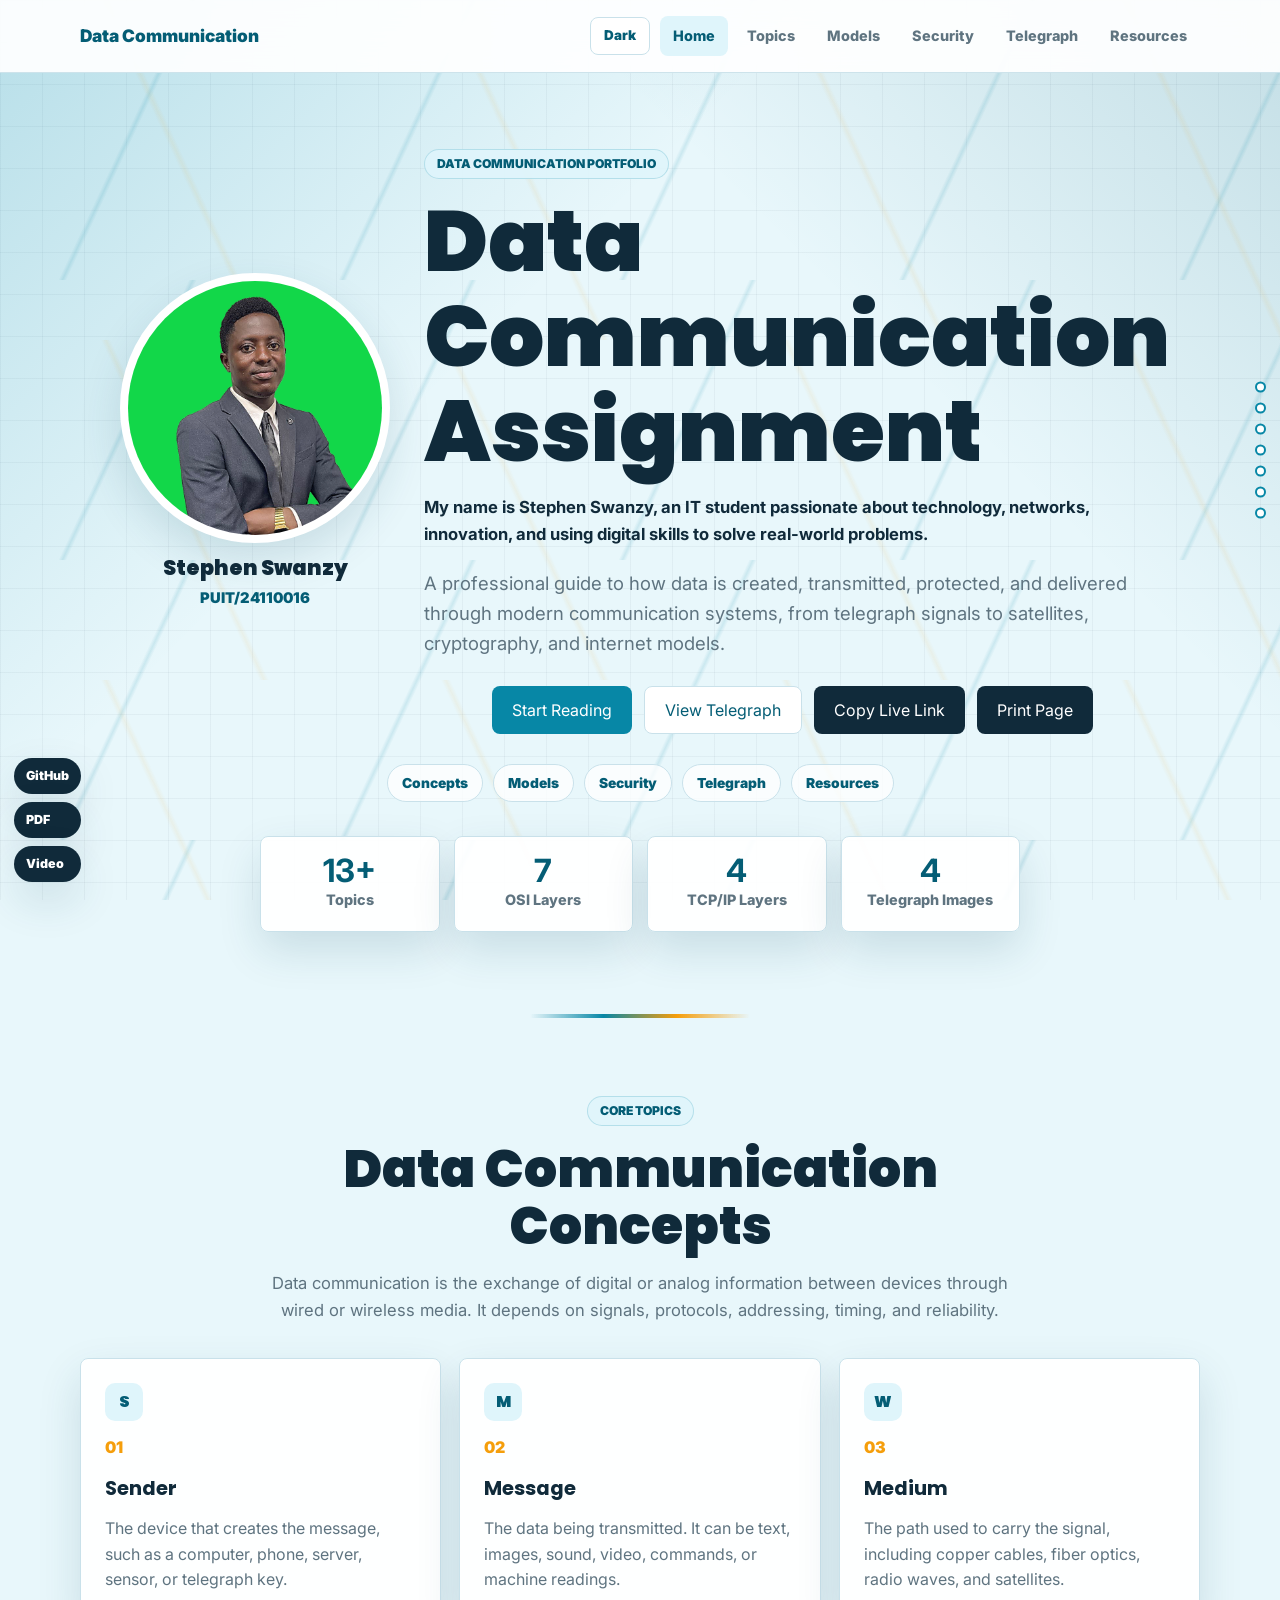
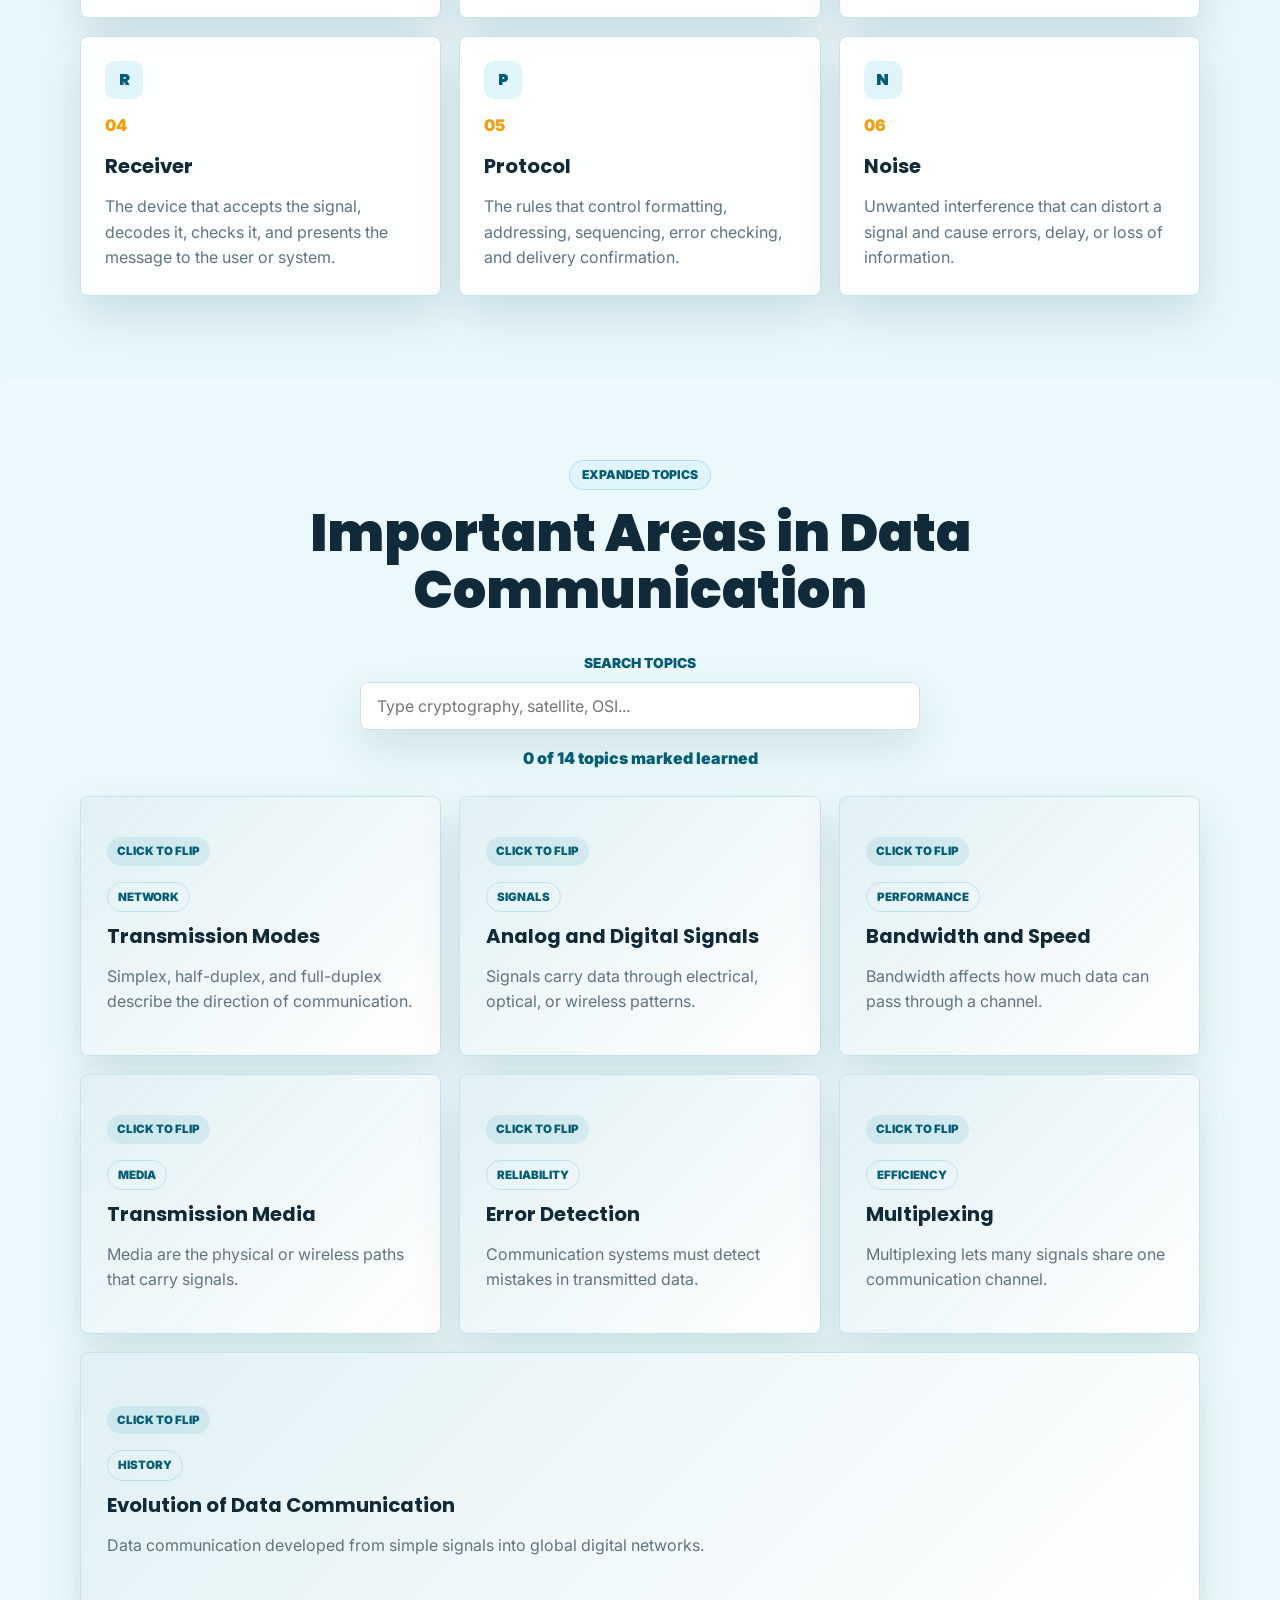
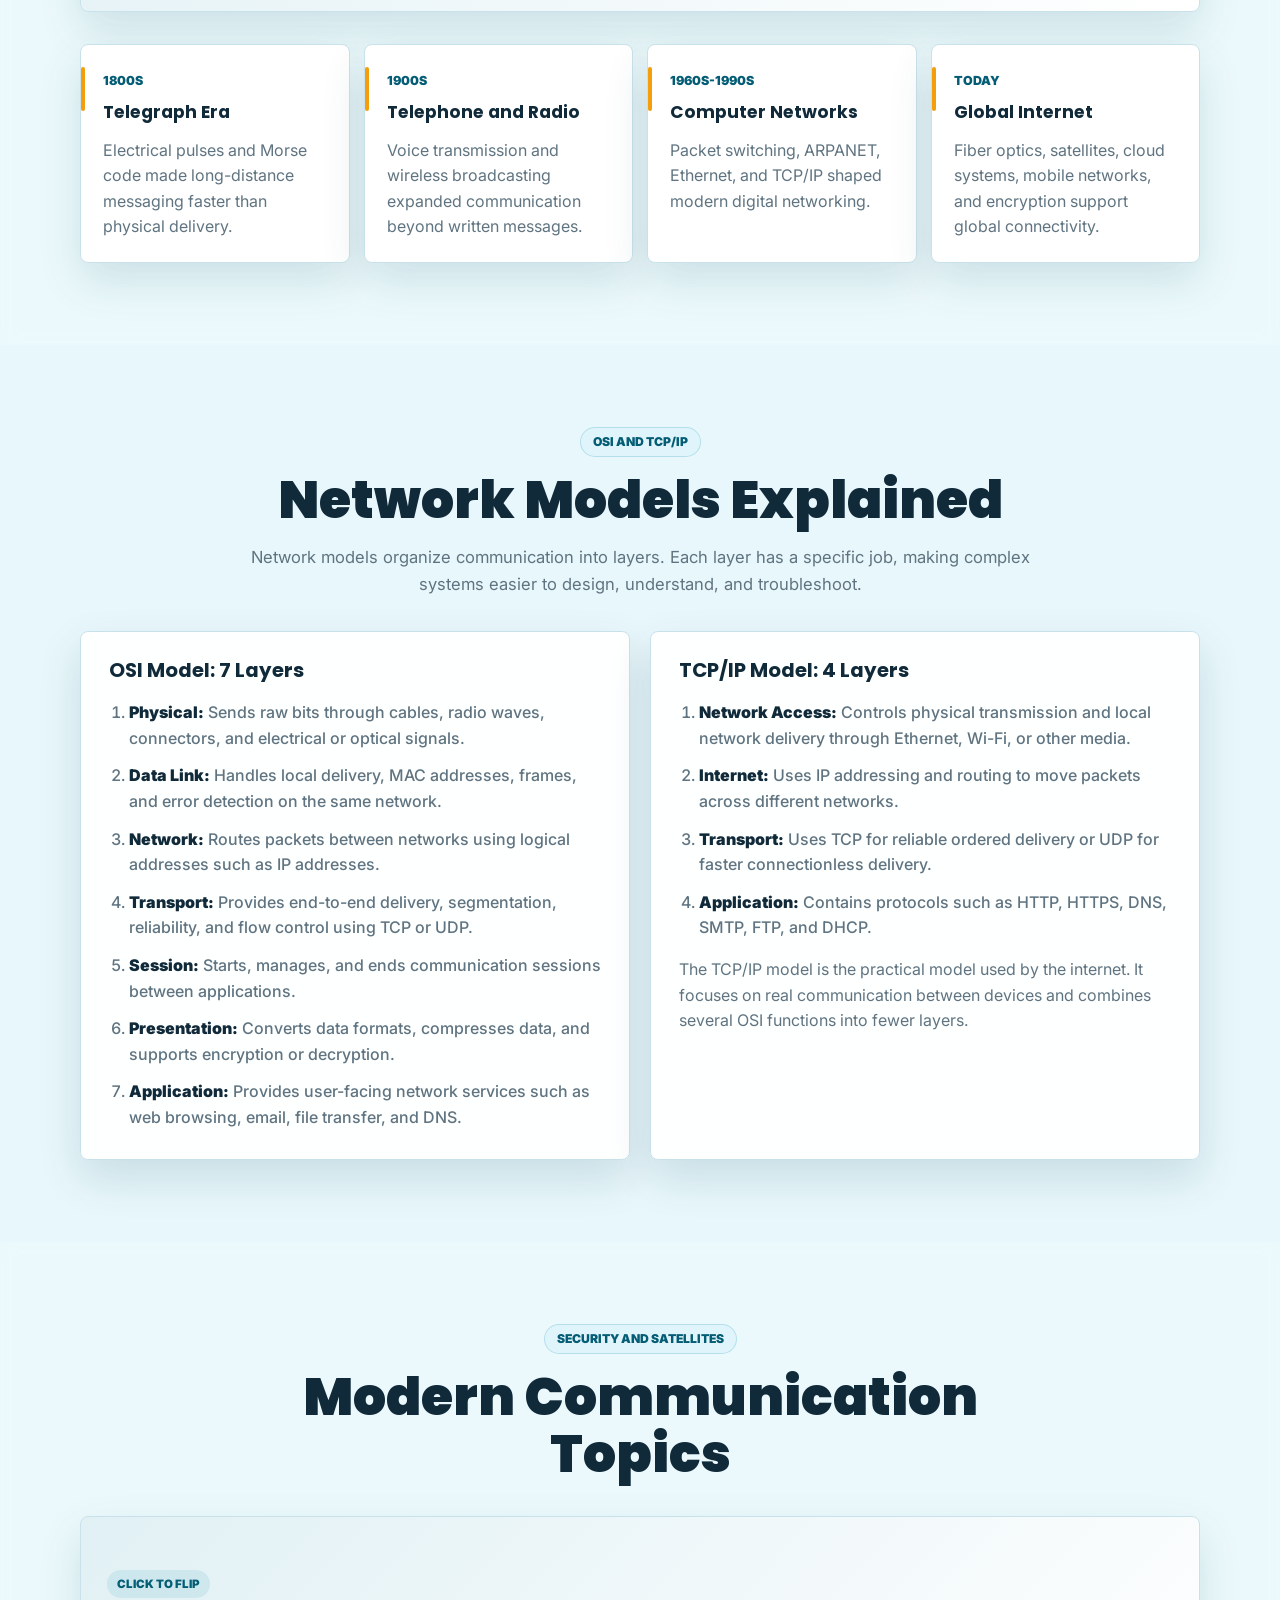
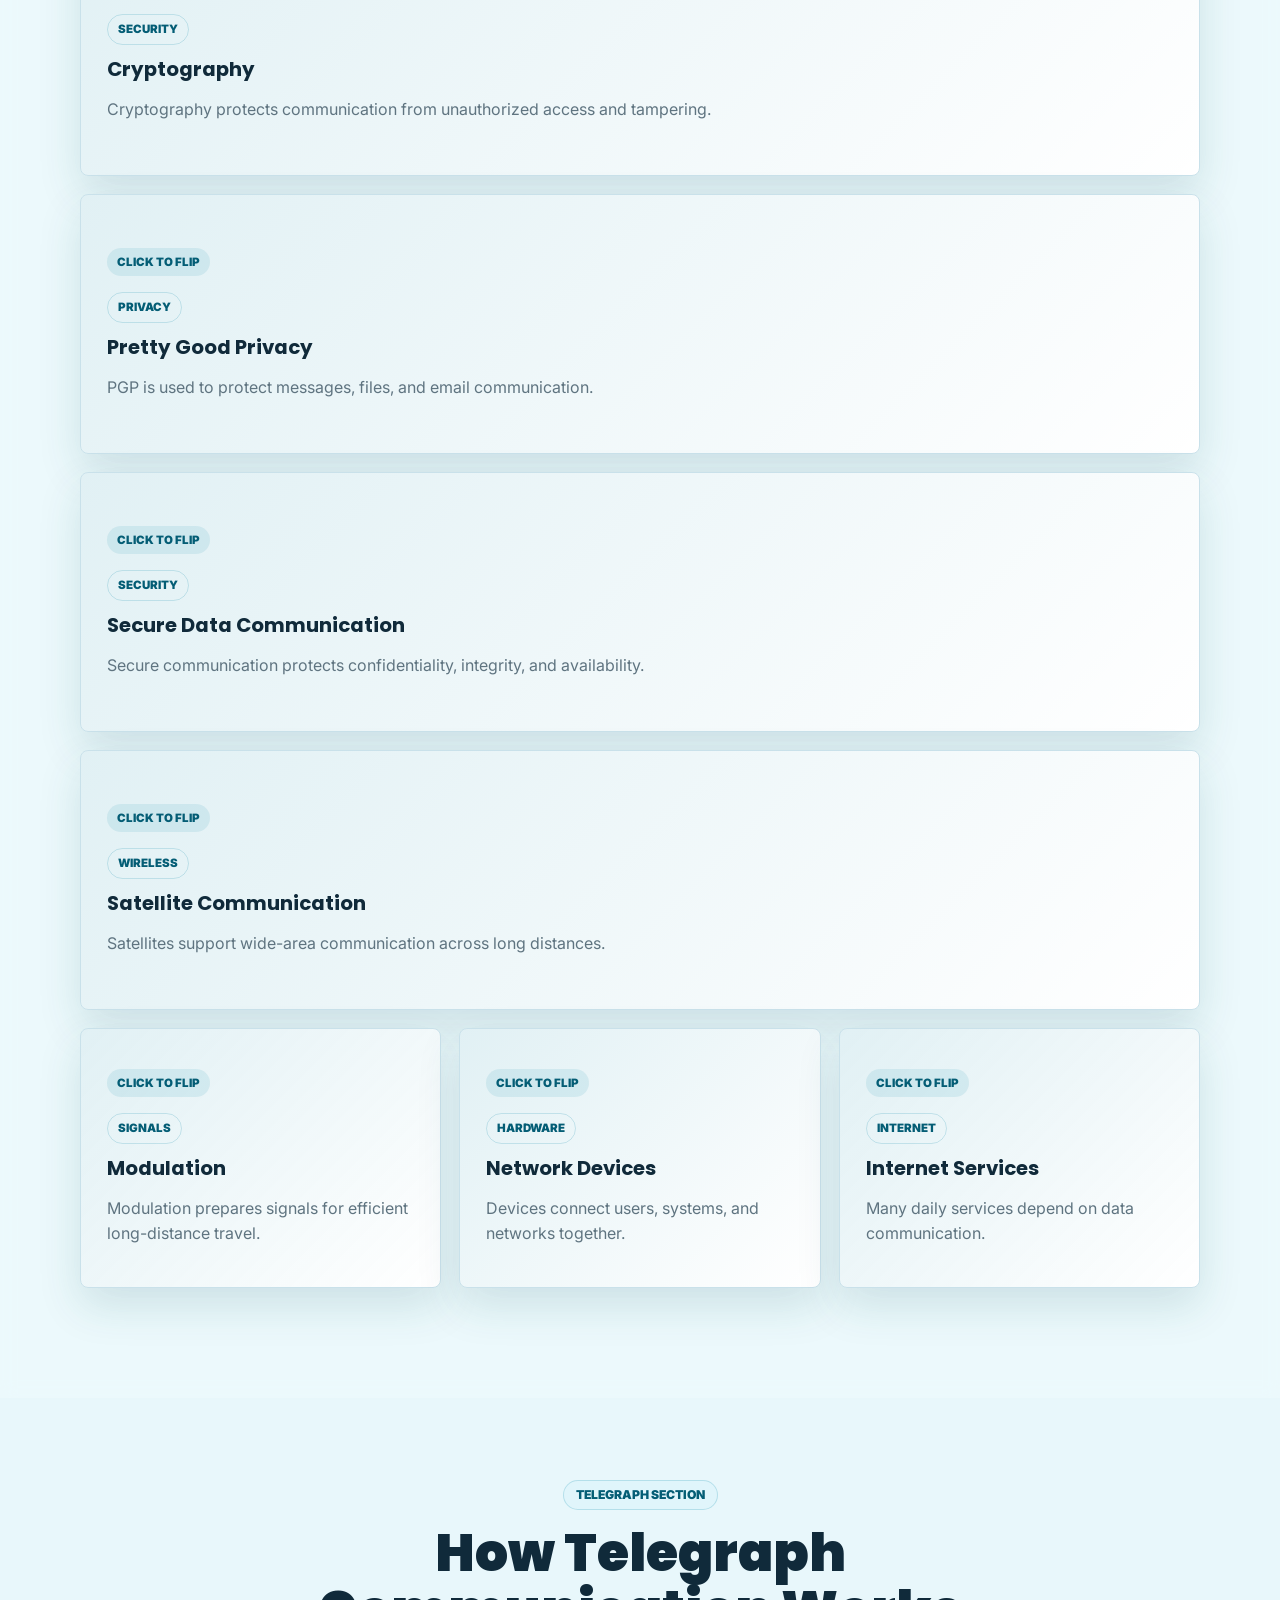
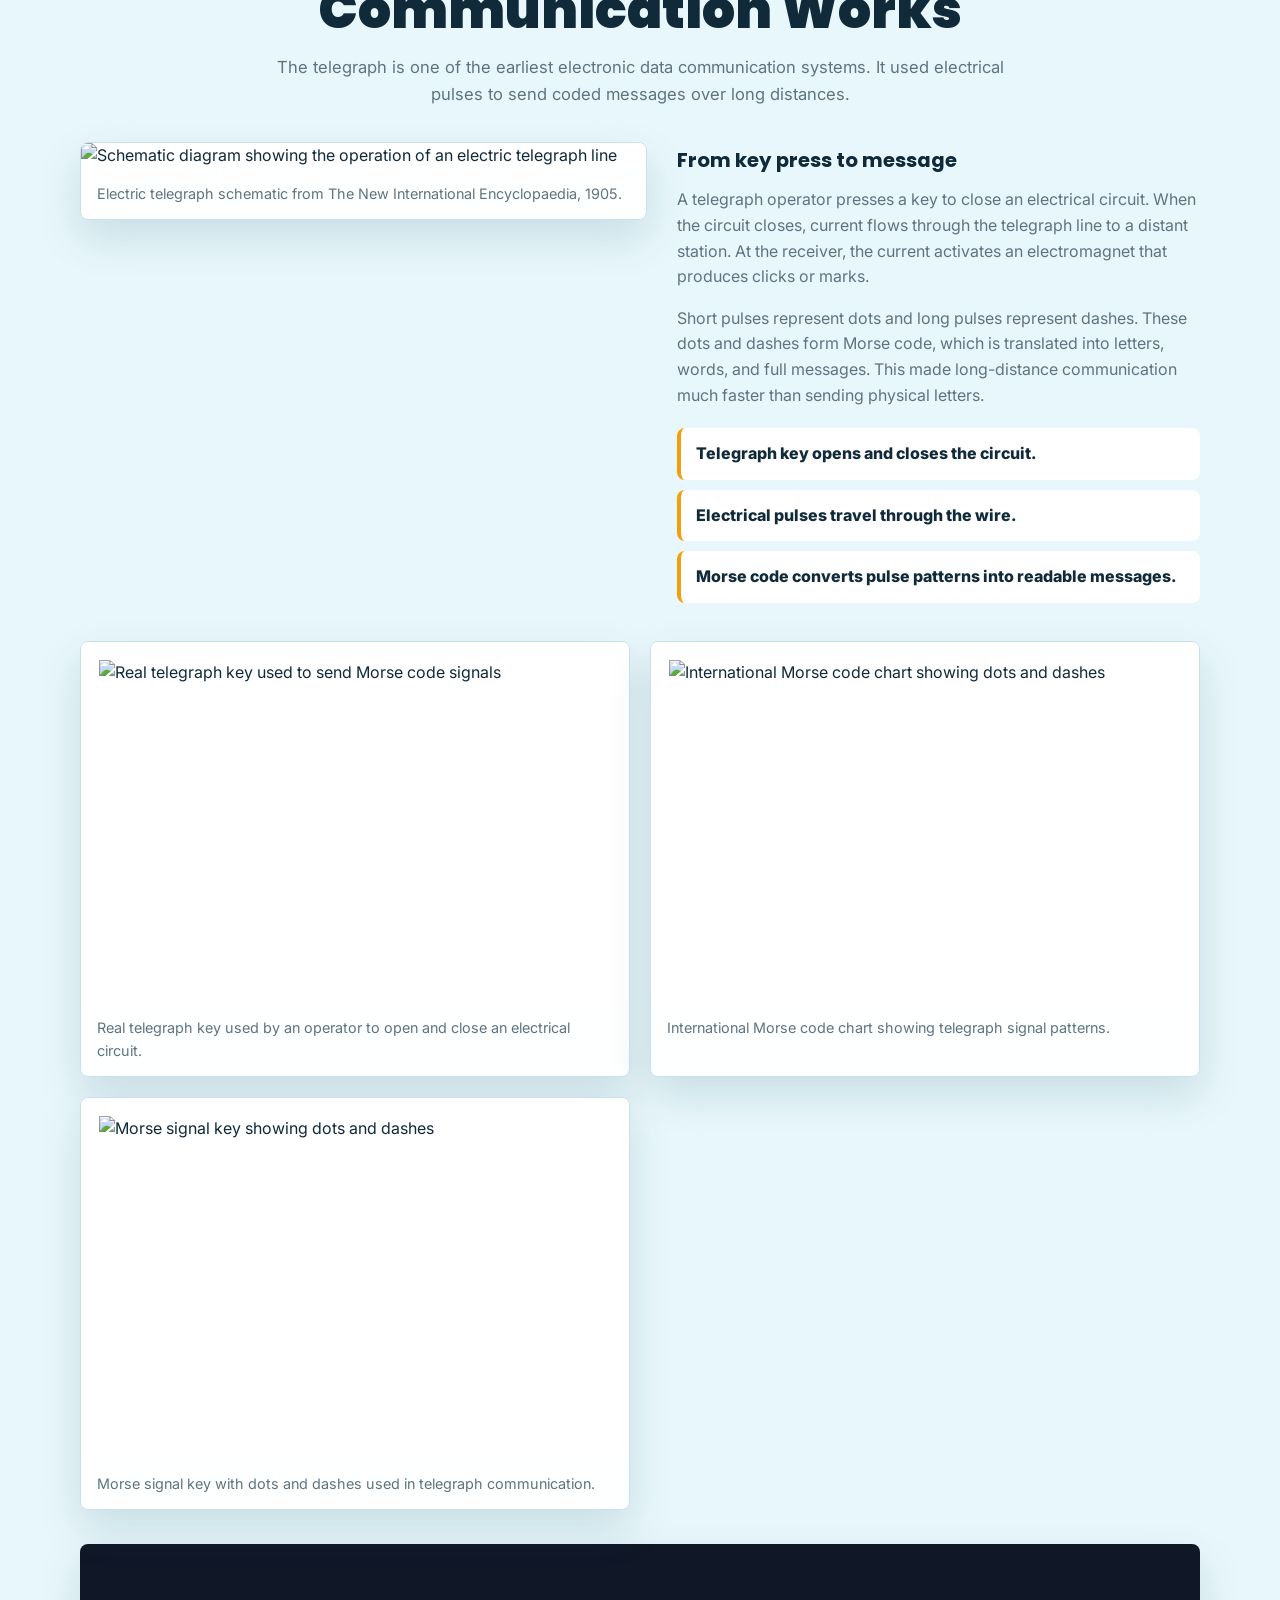
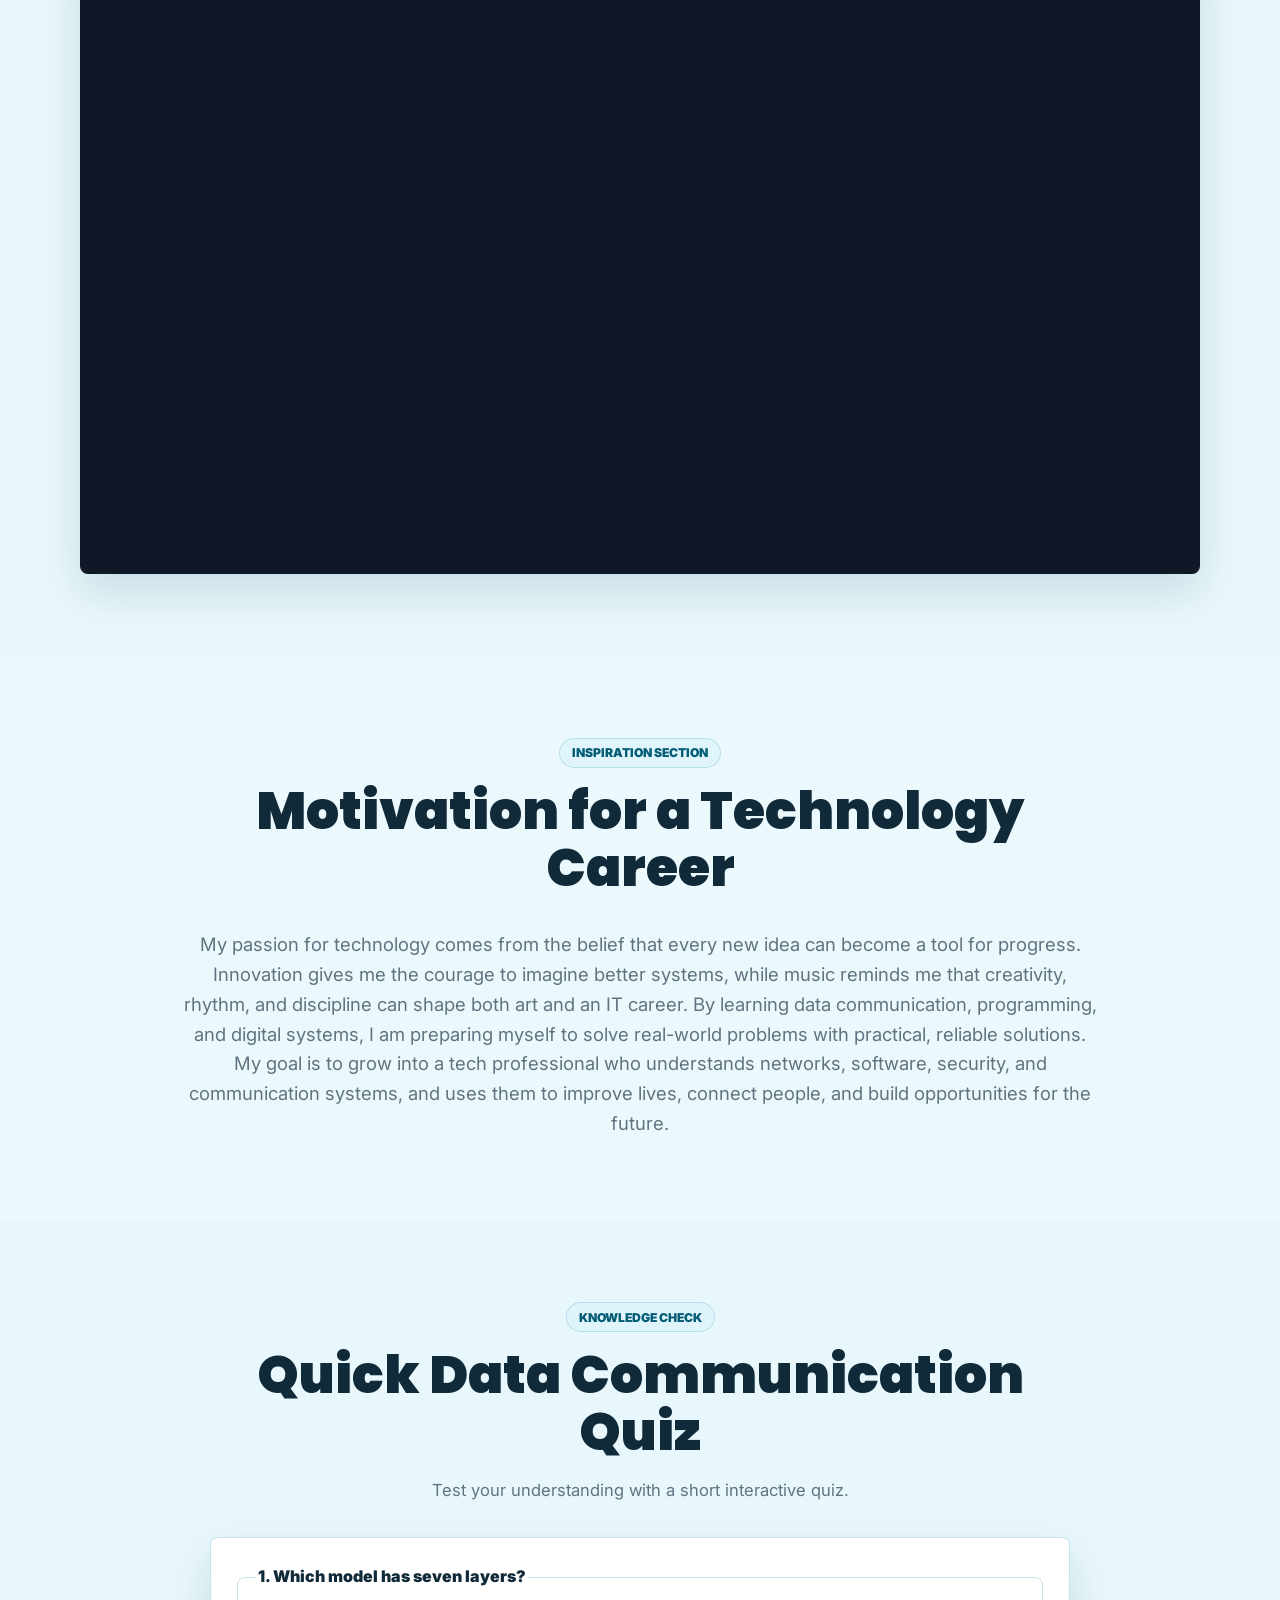
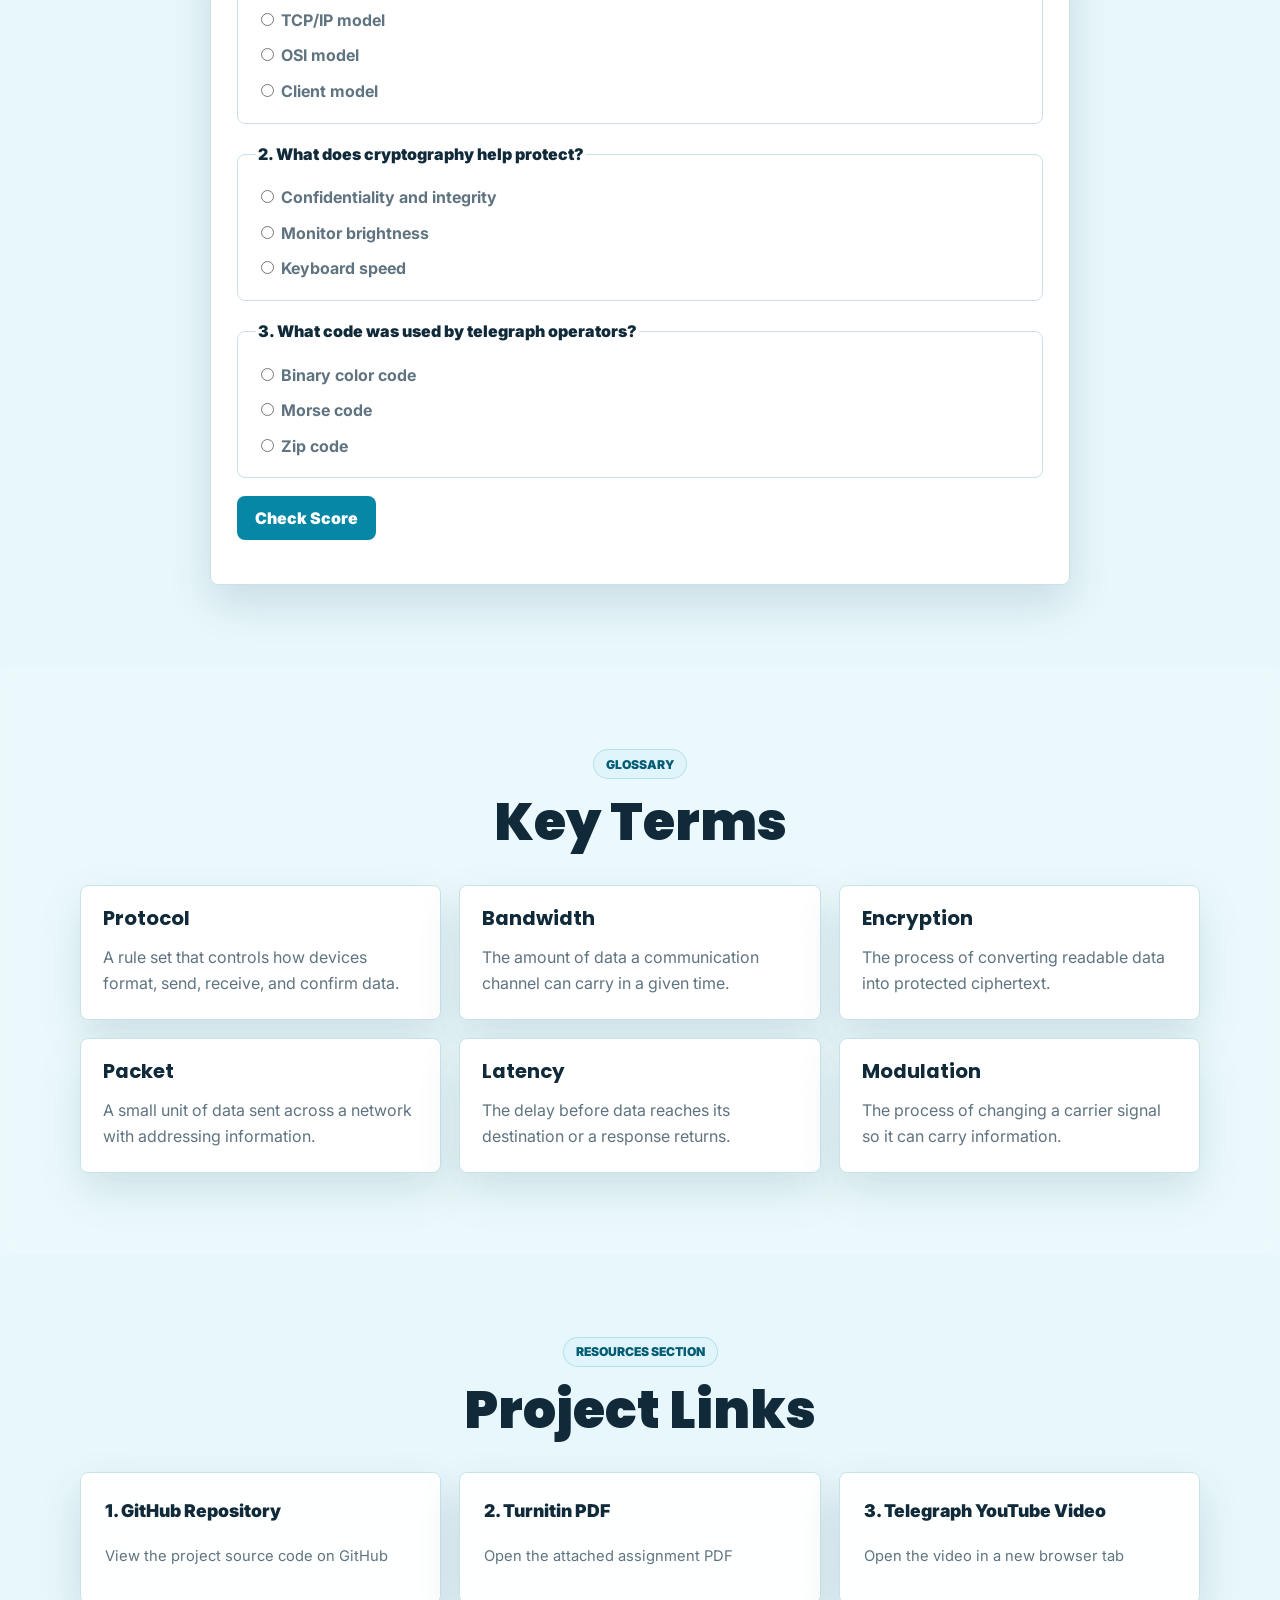
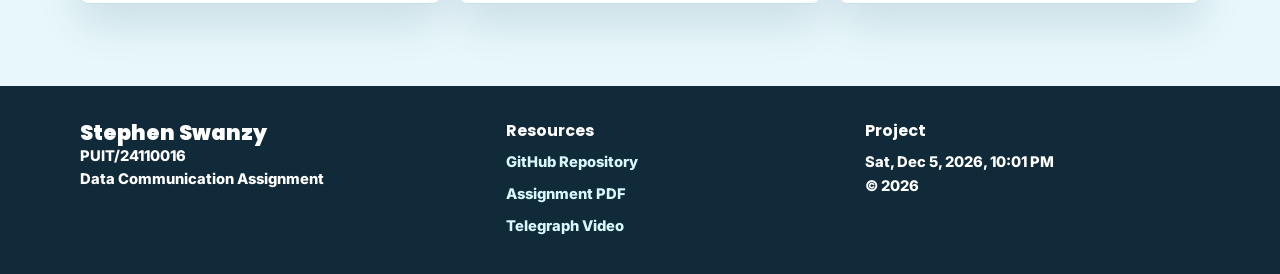
==== commit d15dfc8c: "Fix telegraph video and image" ====
--- a/html/index.html
+++ b/html/index.html
@@ -77,7 +77,7 @@
                     <div><strong data-count="13">0</strong><span>Topics</span></div>
                     <div><strong data-count="7">0</strong><span>OSI Layers</span></div>
                     <div><strong data-count="4">0</strong><span>TCP/IP Layers</span></div>
-                    <div><strong data-count="3">0</strong><span>Telegraph Images</span></div>
+                    <div><strong data-count="4">0</strong><span>Telegraph Images</span></div>
                 </div>
             </div>
         </section>
@@ -449,6 +449,10 @@
 
             <div class="signal-gallery">
                 <figure class="diagram-card">
+                    <img src="https://commons.wikimedia.org/wiki/Special:FilePath/Wright_Telegraph_Key.jpg?width=900" alt="Real telegraph key used to send Morse code signals">
+                    <figcaption>Real telegraph key used by an operator to open and close an electrical circuit.</figcaption>
+                </figure>
+                <figure class="diagram-card">
                     <img src="https://upload.wikimedia.org/wikipedia/commons/b/b5/International_Morse_Code.svg" alt="International Morse code chart showing dots and dashes">
                     <figcaption>International Morse code chart showing telegraph signal patterns.</figcaption>
                 </figure>
@@ -460,7 +464,7 @@
 
             <div class="video-wrap" aria-label="Embedded YouTube video about telegraph communication">
                 <iframe
-                    src="https://www.youtube.com/embed/ddCSzZjHMOo"
+                    src="https://www.youtube.com/embed/7e522NK7gcM"
                     title="Telegraph video"
                     allow="accelerometer; autoplay; clipboard-write; encrypted-media; gyroscope; picture-in-picture; web-share"
                     allowfullscreen>
@@ -542,7 +546,7 @@
                     <span>2. Turnitin PDF</span>
                     <small>Open the attached assignment PDF</small>
                 </a>
-                <a class="resource-link" href="https://www.youtube.com/watch?v=ddCSzZjHMOo" target="_blank" rel="noopener">
+                <a class="resource-link" href="https://www.youtube.com/watch?v=7e522NK7gcM" target="_blank" rel="noopener">
                     <span>3. Telegraph YouTube Video</span>
                     <small>Open the video in a new browser tab</small>
                 </a>
@@ -563,7 +567,7 @@
     <div class="floating-resources" aria-label="Floating resources">
         <a href="https://github.com/stephen-swanzy/DATA-COMMUNICTION-ASSIGNMENT" target="_blank" rel="noopener">GitHub</a>
         <a href="../assets/DATA%20COMMUNICATION.pdf" target="_blank" rel="noopener">PDF</a>
-        <a href="https://www.youtube.com/watch?v=ddCSzZjHMOo" target="_blank" rel="noopener">Video</a>
+        <a href="https://www.youtube.com/watch?v=7e522NK7gcM" target="_blank" rel="noopener">Video</a>
     </div>
 
     <button class="back-to-top" type="button" aria-label="Back to top">Top</button>
@@ -578,7 +582,7 @@
             <h3>Resources</h3>
             <a href="https://github.com/stephen-swanzy/DATA-COMMUNICTION-ASSIGNMENT" target="_blank" rel="noopener">GitHub Repository</a>
             <a href="../assets/DATA%20COMMUNICATION.pdf" target="_blank" rel="noopener">Assignment PDF</a>
-            <a href="https://www.youtube.com/watch?v=ddCSzZjHMOo" target="_blank" rel="noopener">Telegraph Video</a>
+            <a href="https://www.youtube.com/watch?v=7e522NK7gcM" target="_blank" rel="noopener">Telegraph Video</a>
         </div>
         <div>
             <h3>Project</h3>
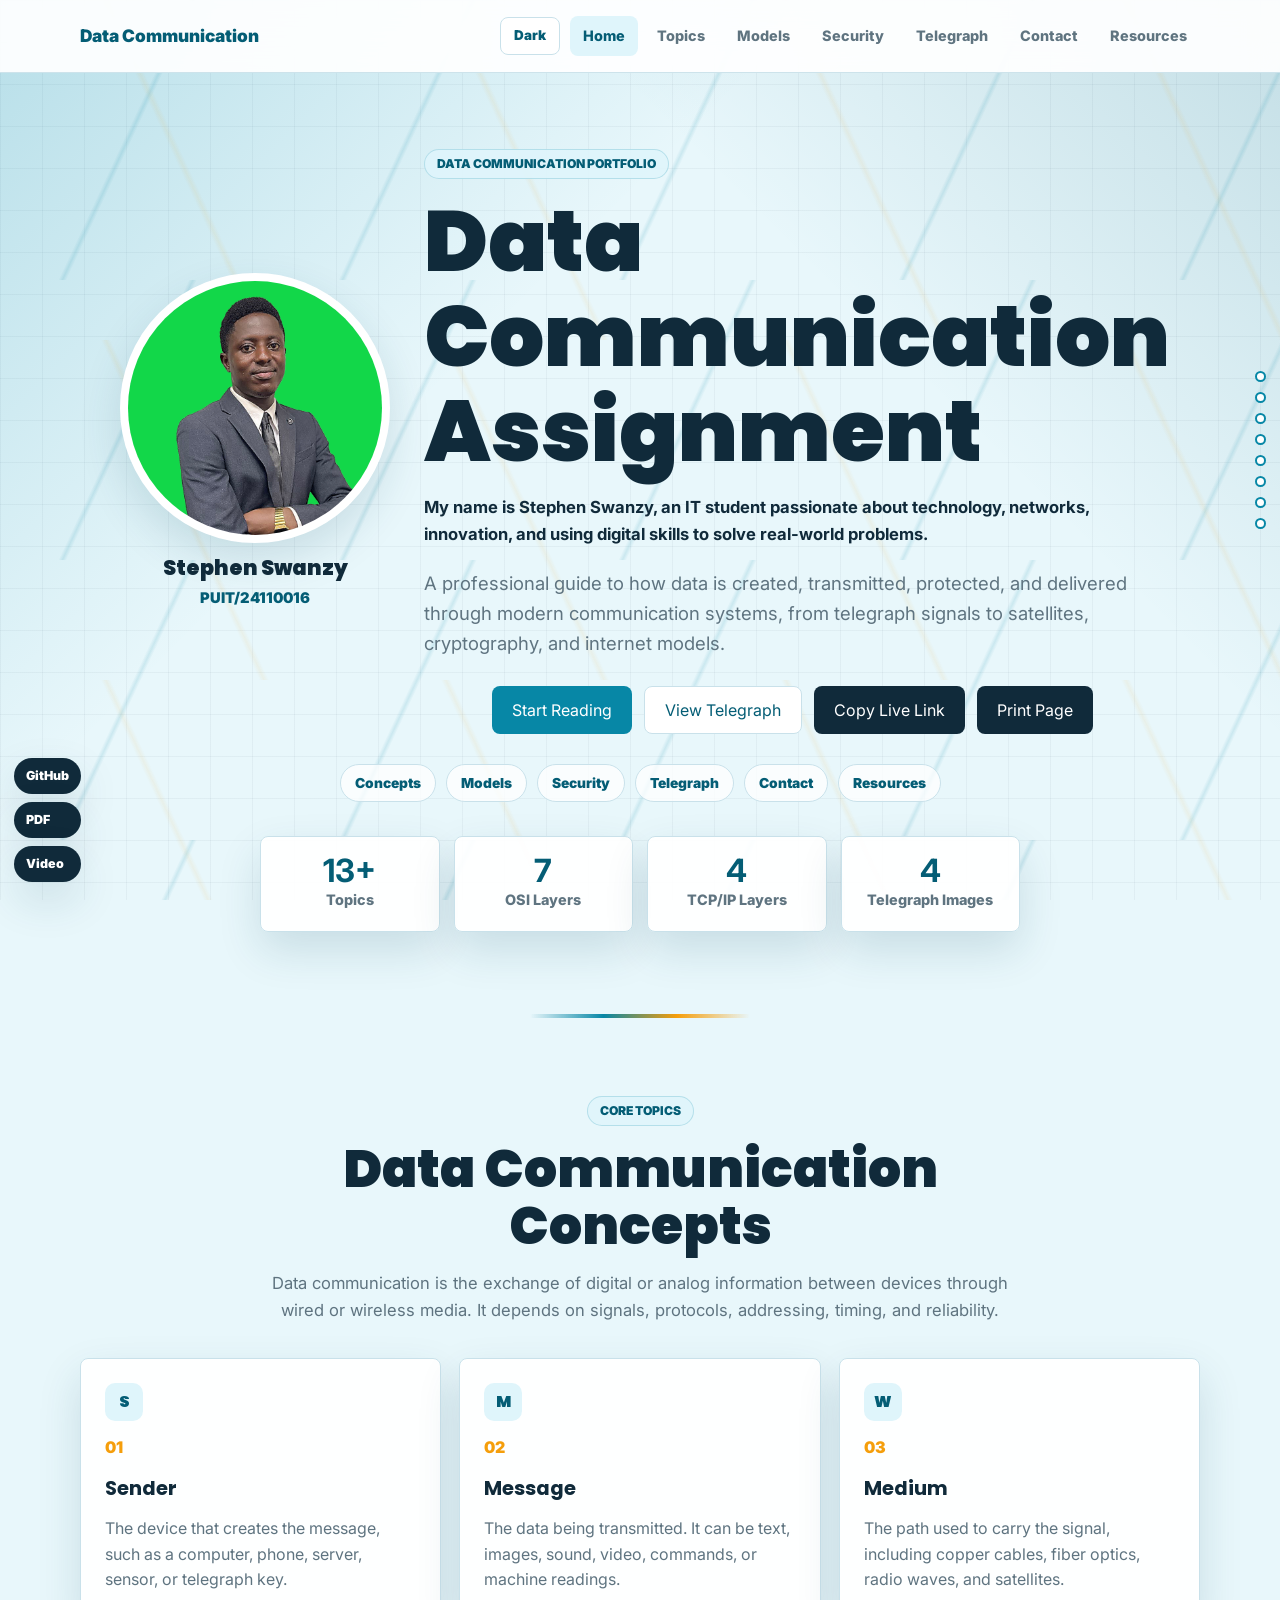
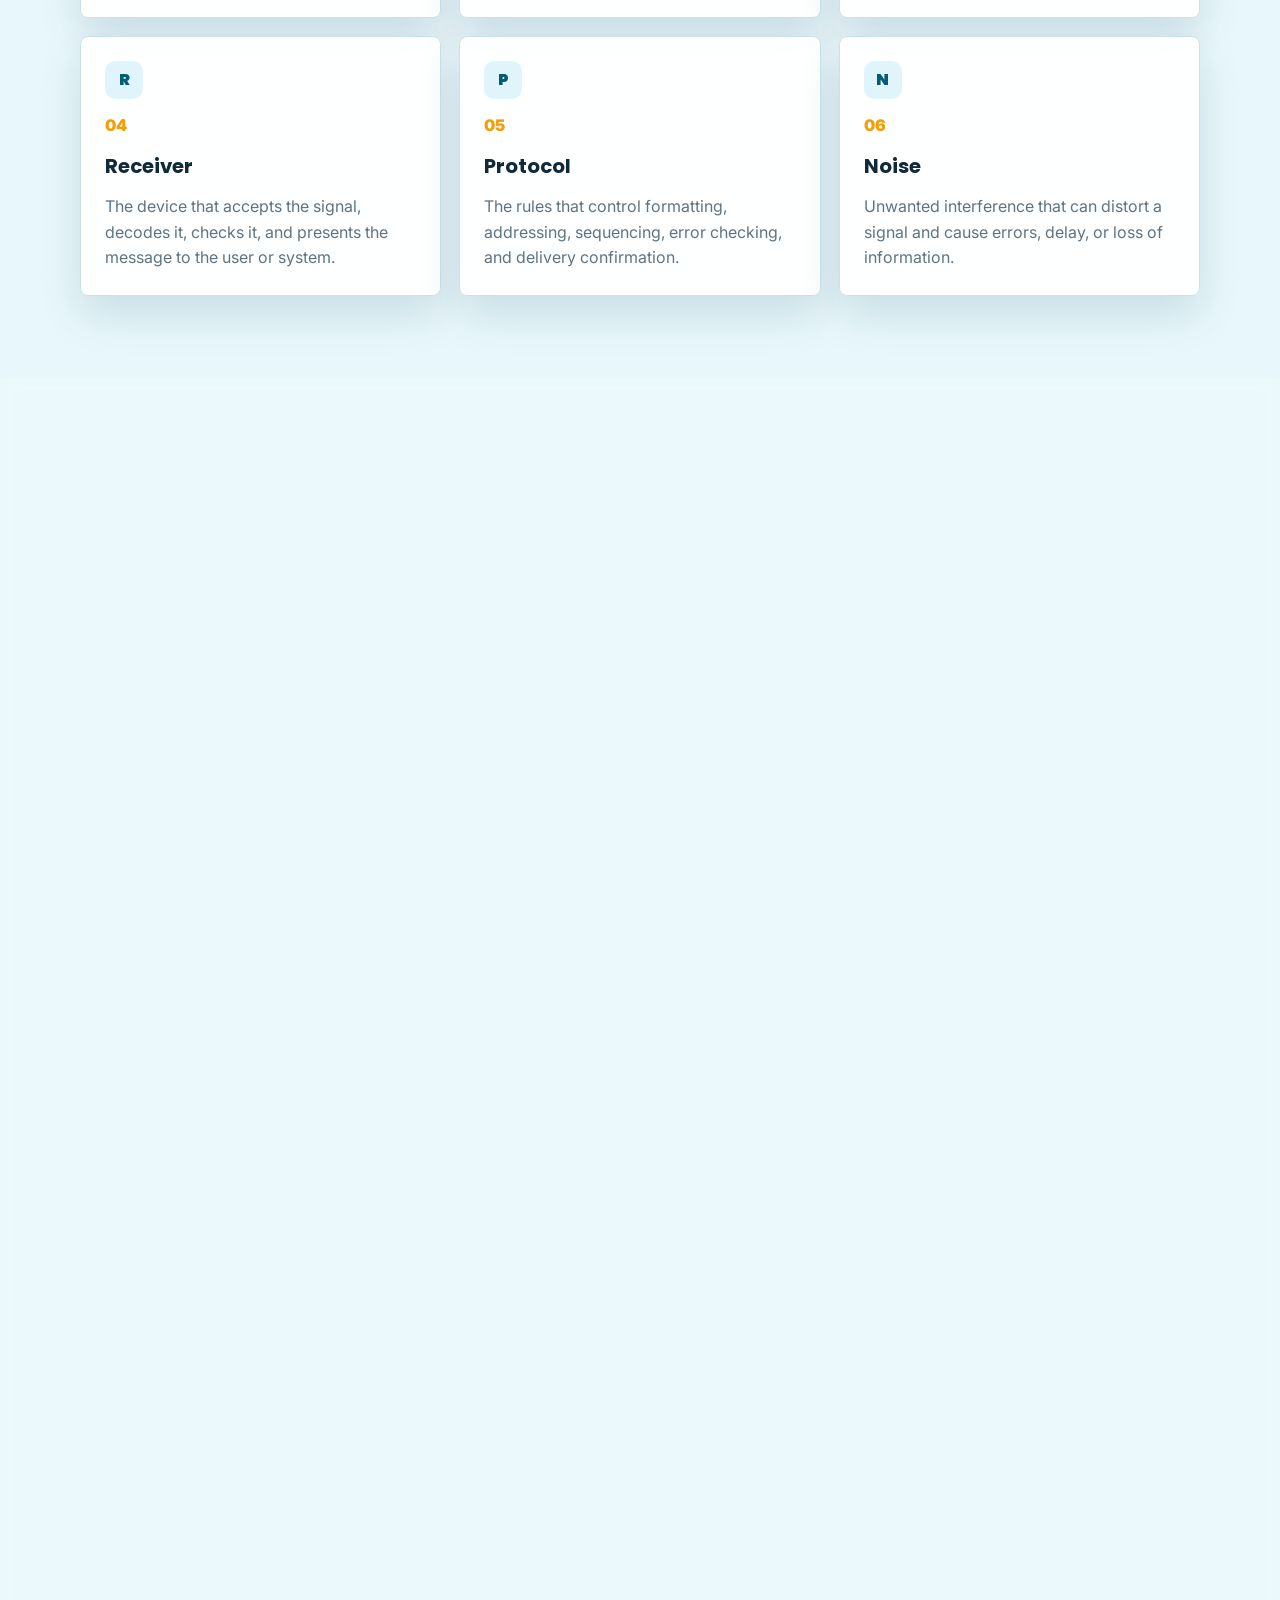
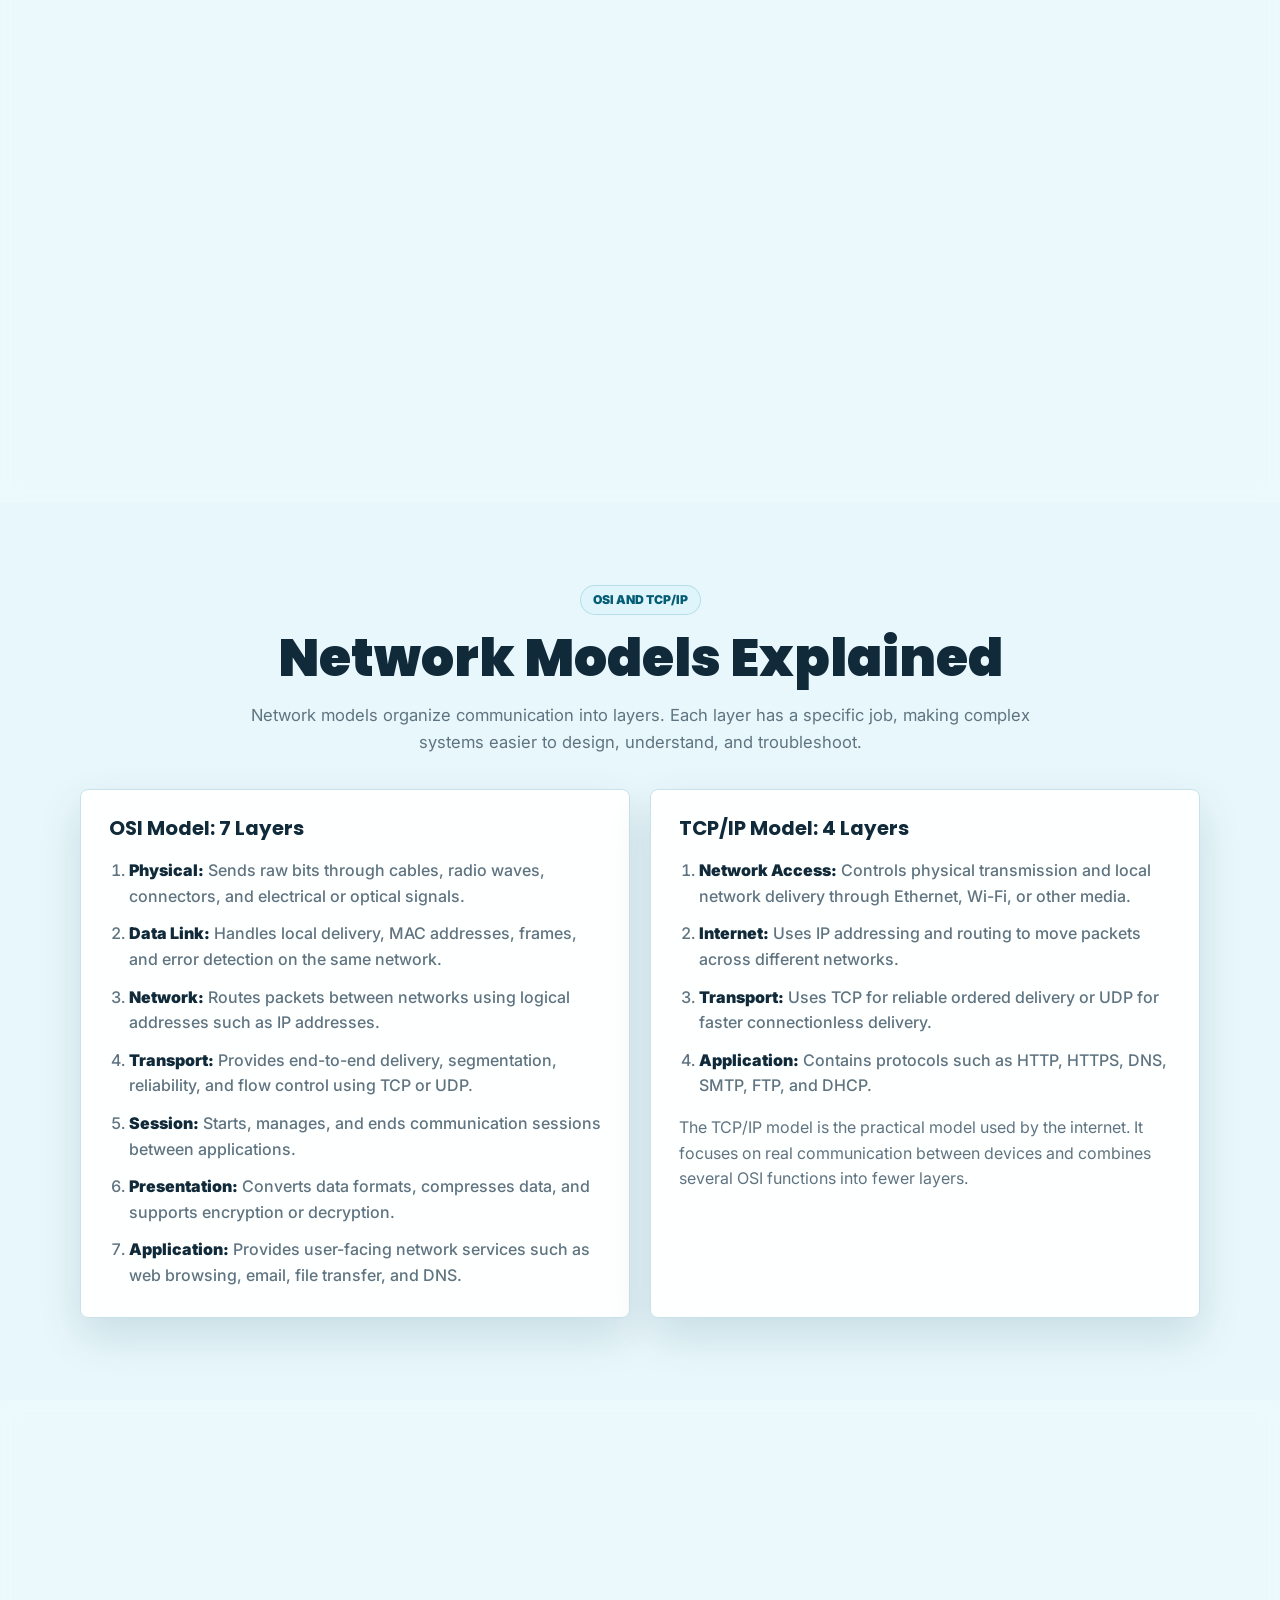
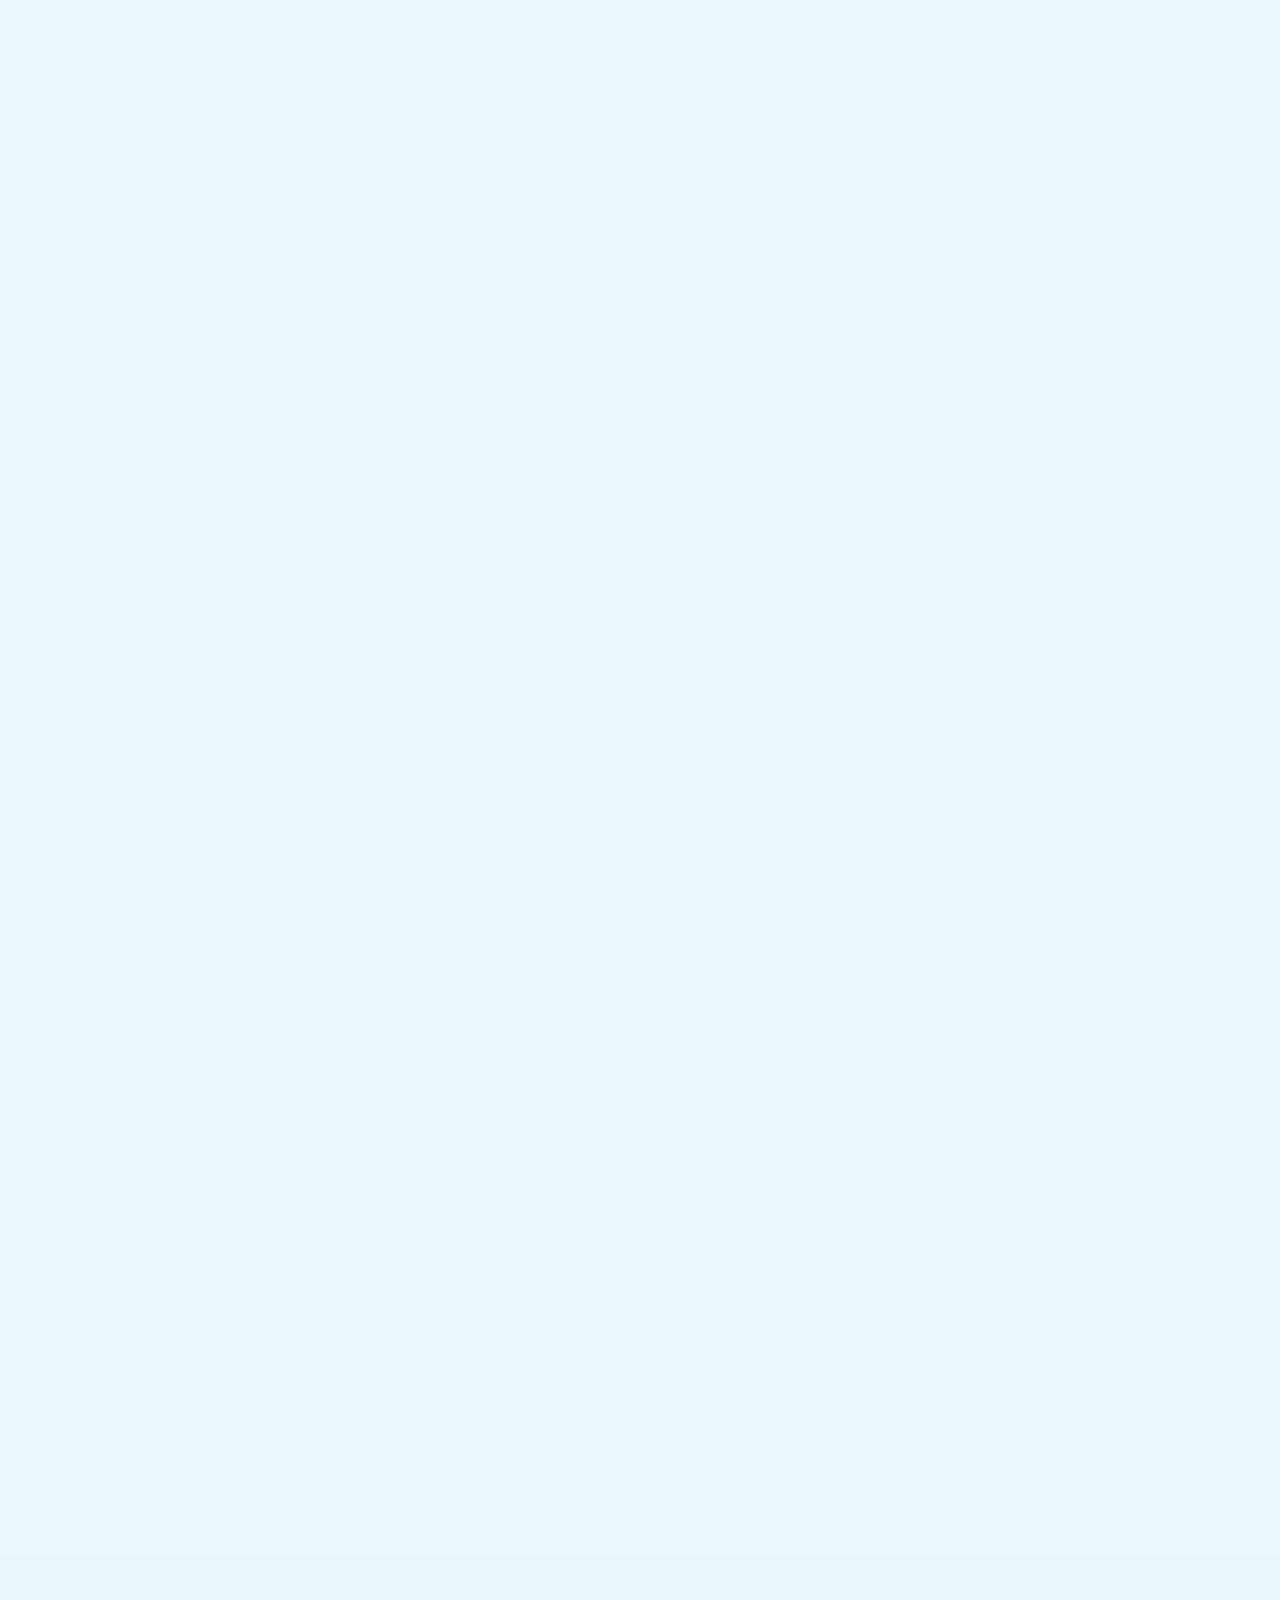
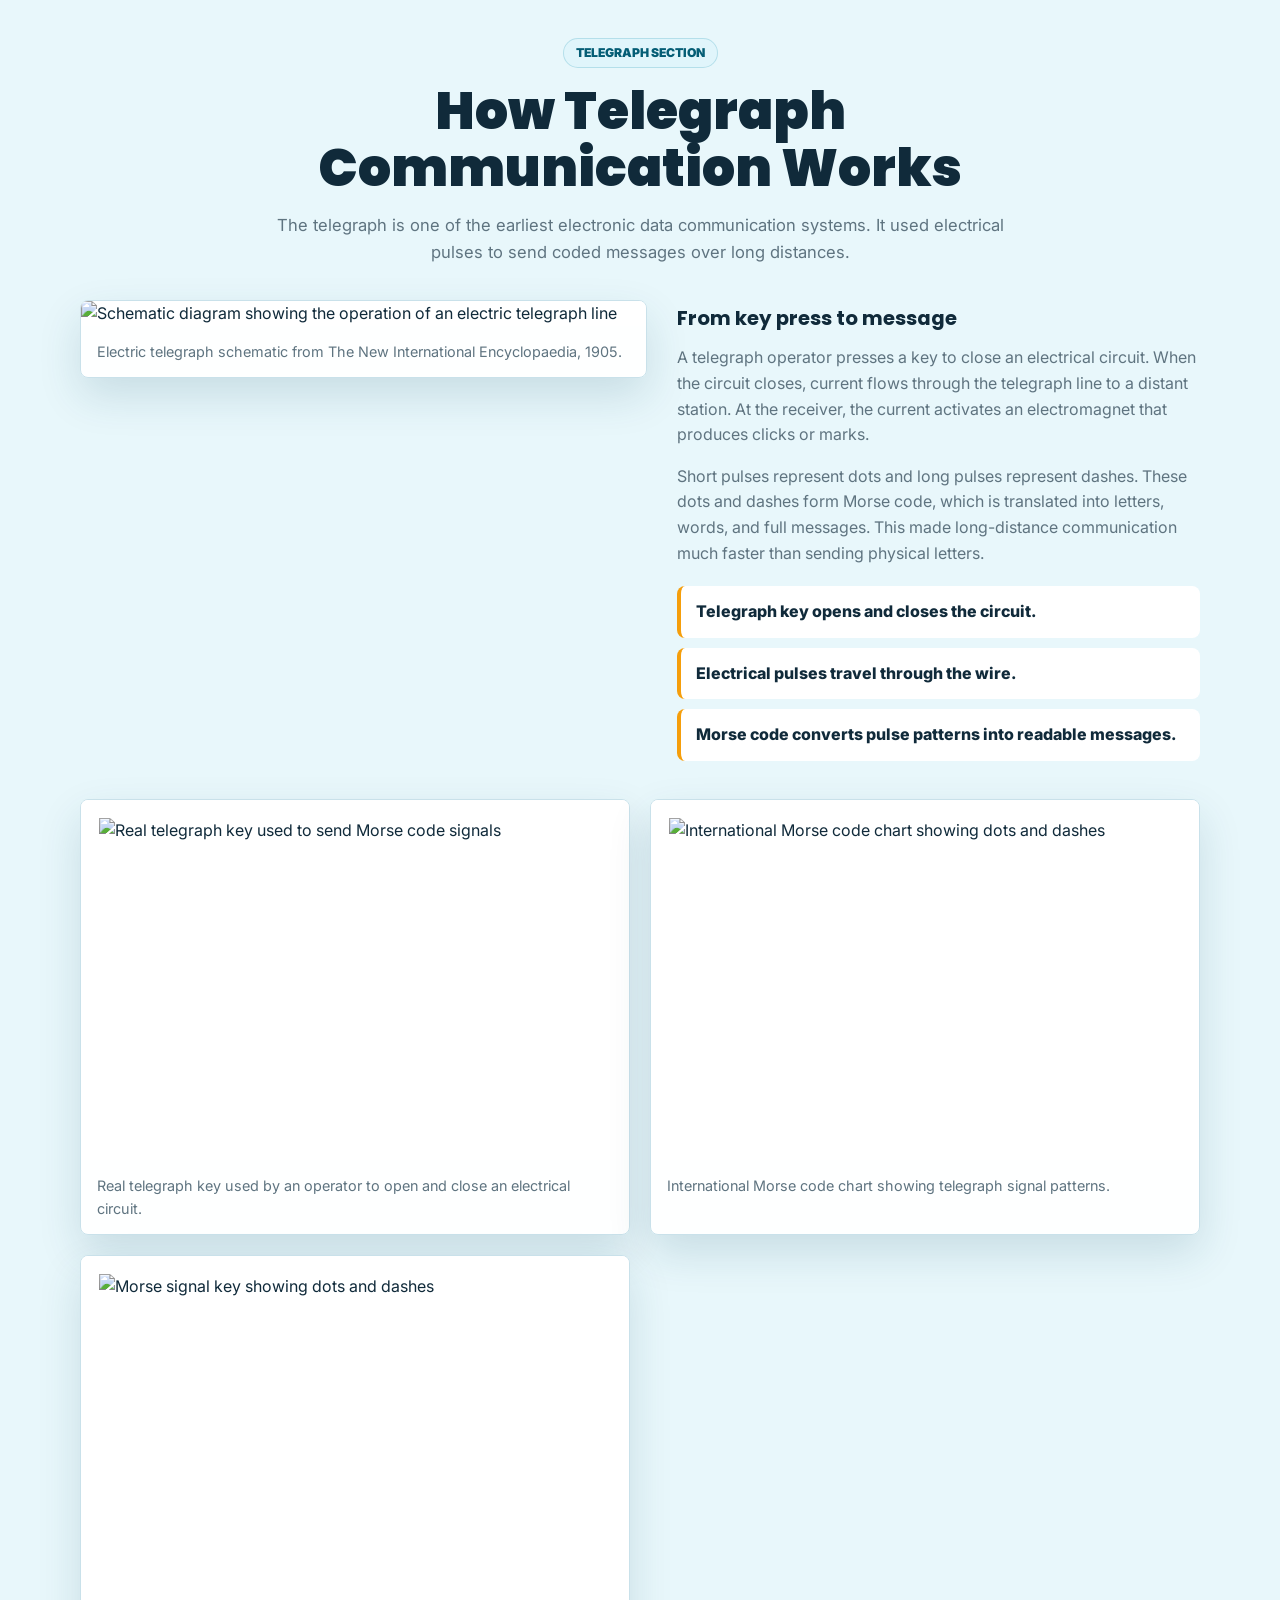
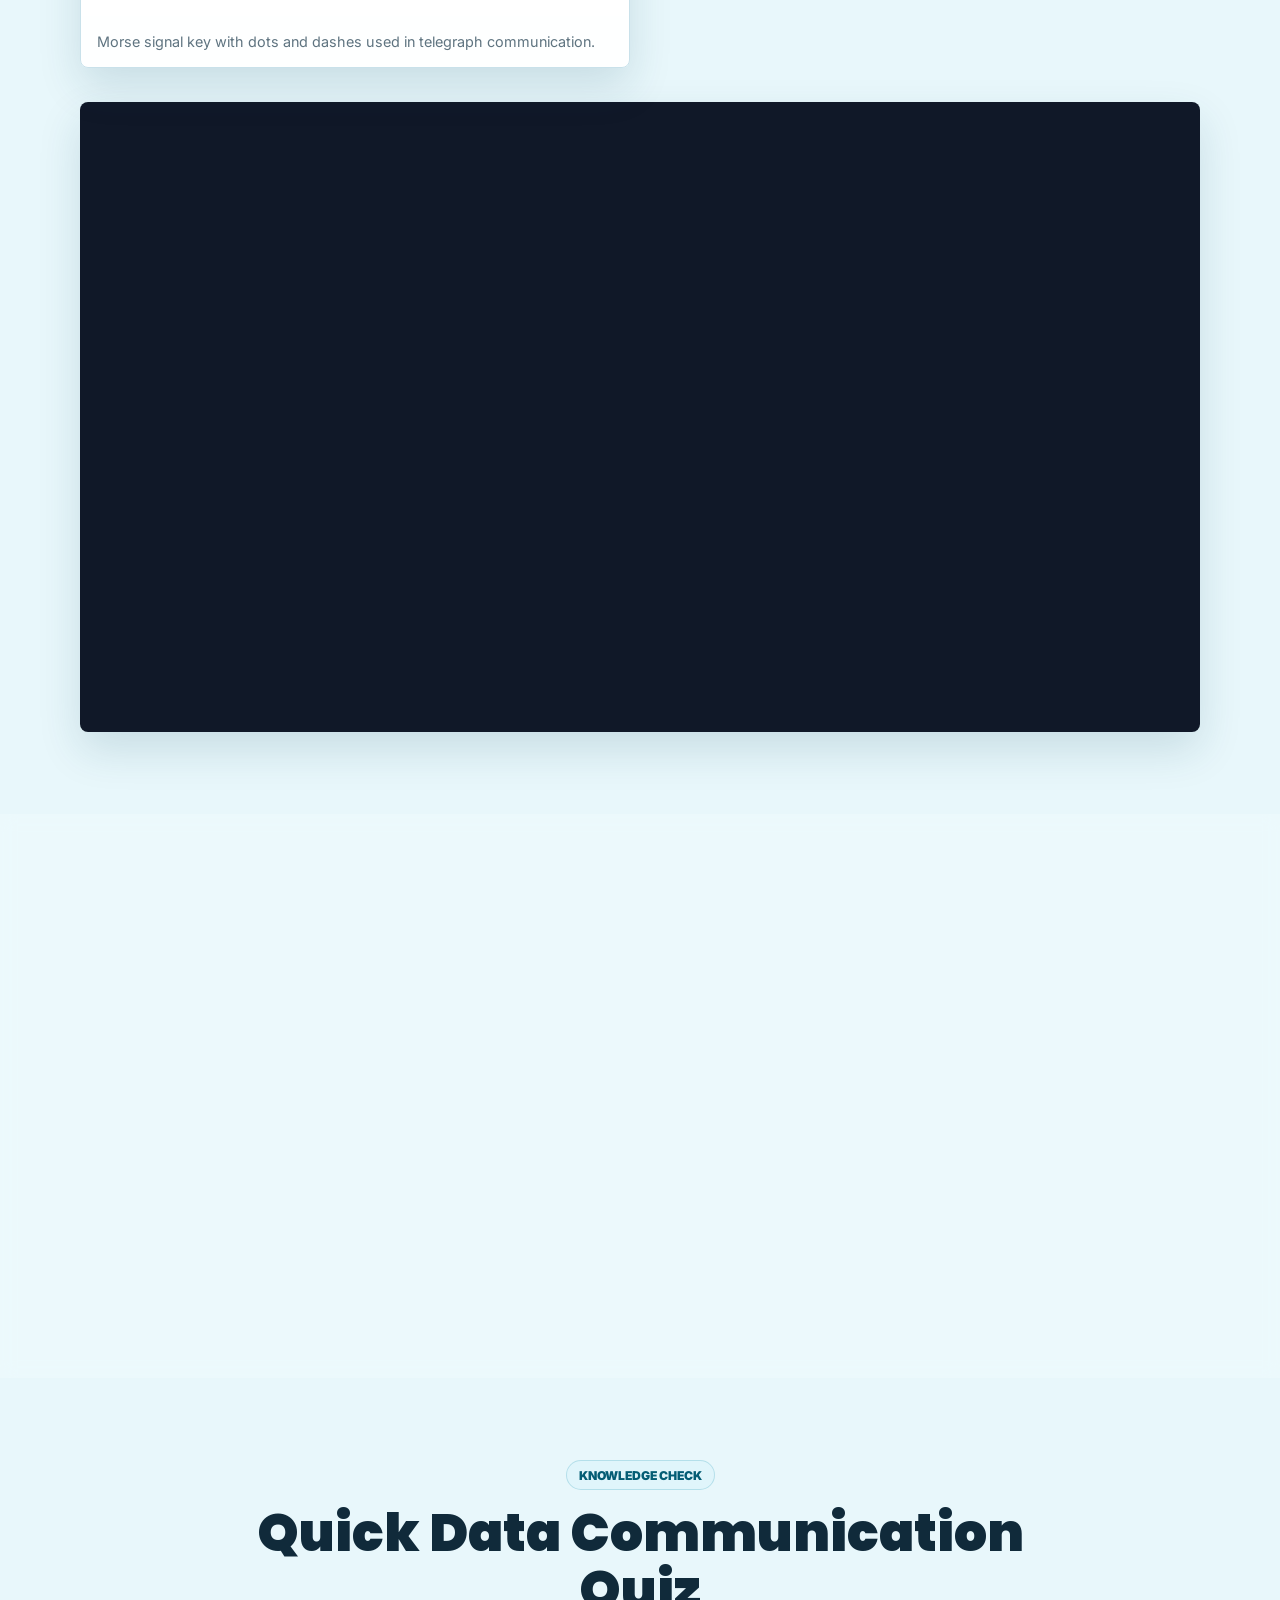
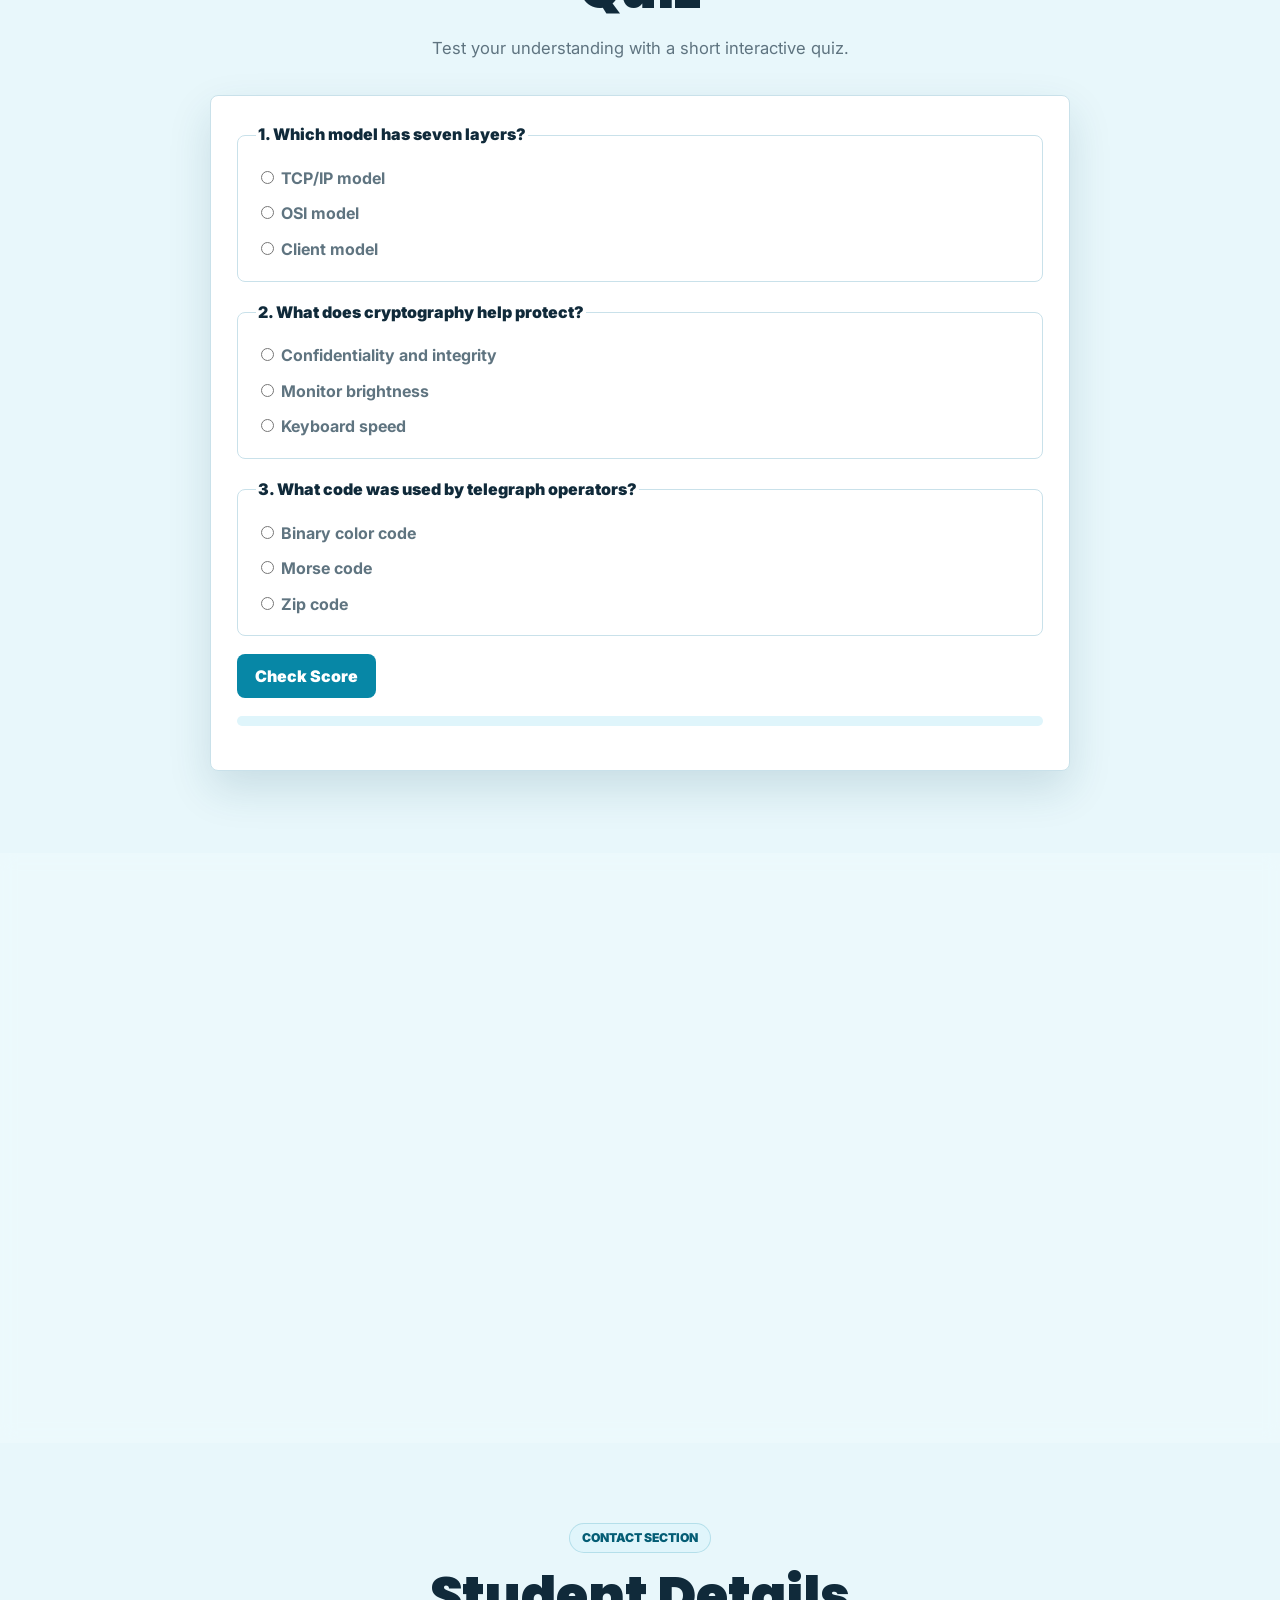
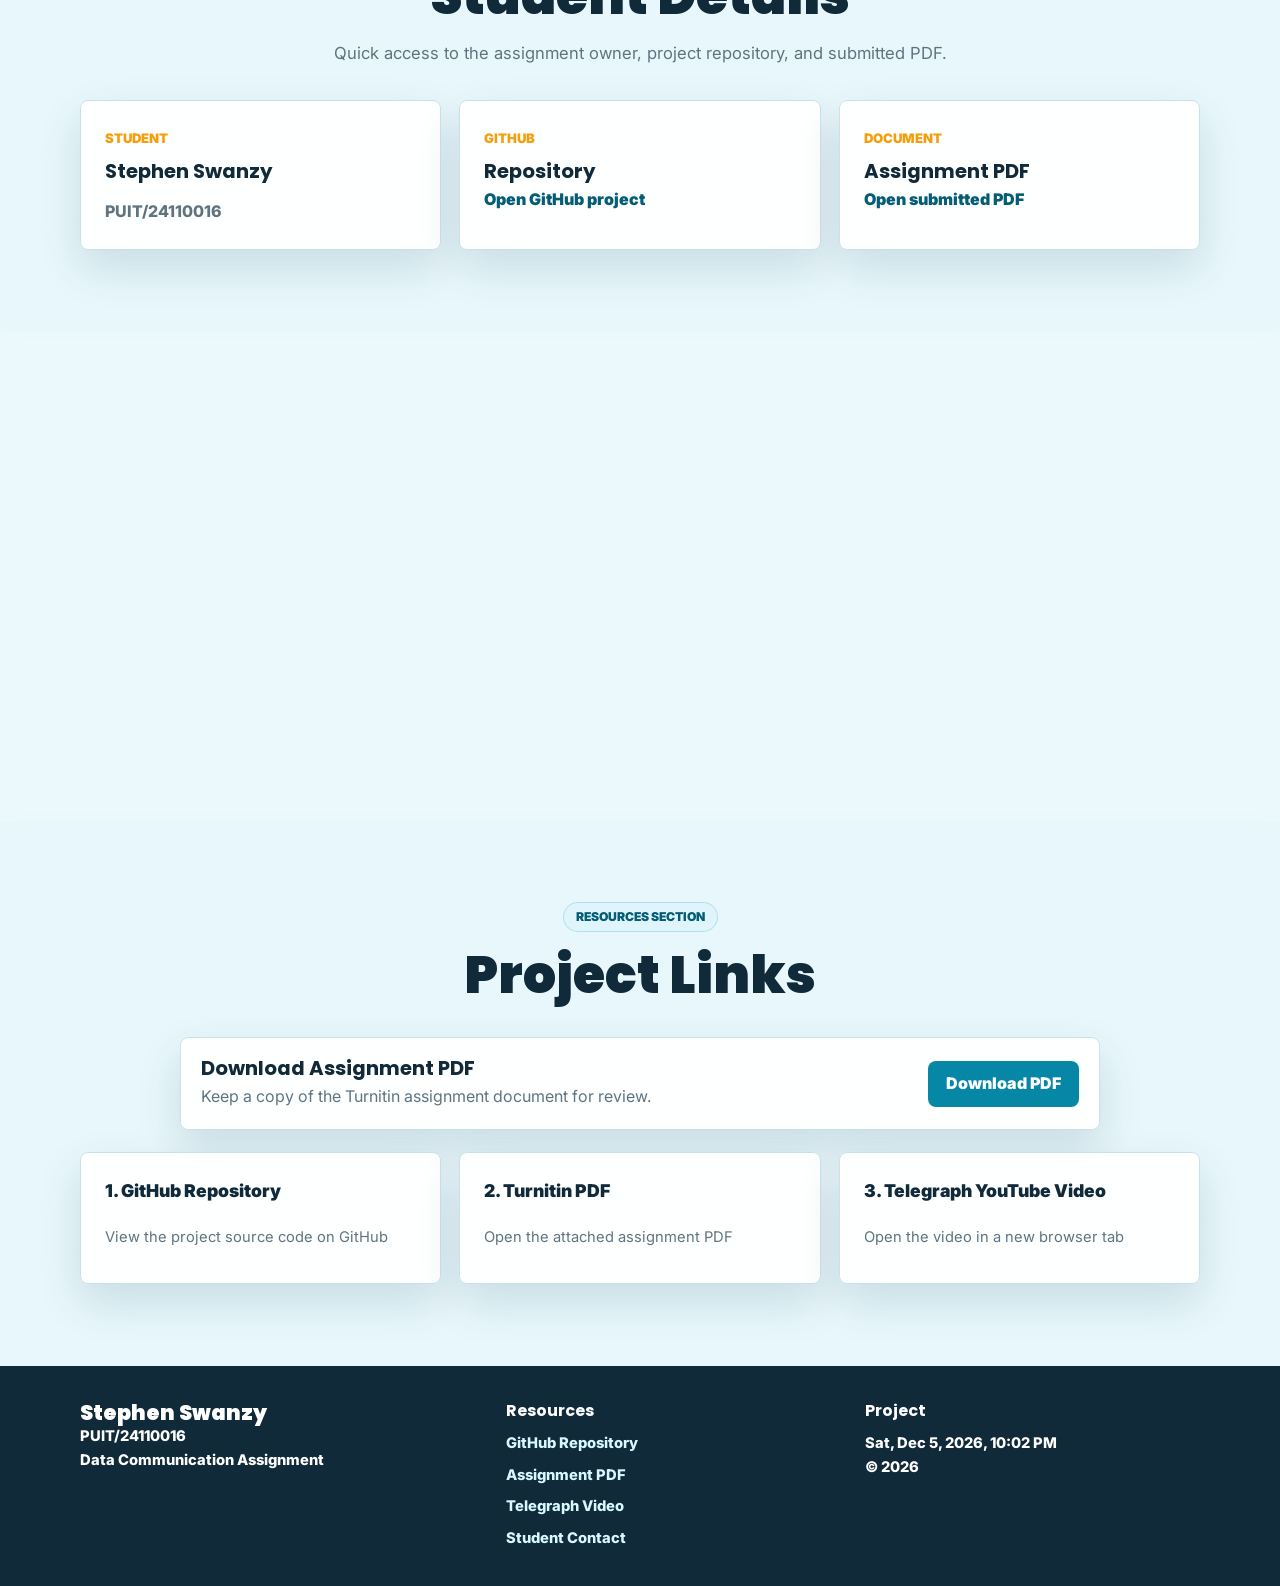
==== commit 16b9c529: "Add extra assignment features" ====
--- a/html/index.html
+++ b/html/index.html
@@ -33,6 +33,7 @@
                 <li><a href="#models" class="nav-link">Models</a></li>
                 <li><a href="#security" class="nav-link">Security</a></li>
                 <li><a href="#telegraph" class="nav-link">Telegraph</a></li>
+                <li><a href="#contact" class="nav-link">Contact</a></li>
                 <li><a href="#resources" class="nav-link">Resources</a></li>
             </ul>
         </nav>
@@ -71,6 +72,7 @@
                     <a href="#models">Models</a>
                     <a href="#security">Security</a>
                     <a href="#telegraph">Telegraph</a>
+                    <a href="#contact">Contact</a>
                     <a href="#resources">Resources</a>
                 </div>
                 <div class="stats-grid" aria-label="Assignment overview">
@@ -142,6 +144,20 @@
                 <span>Search topics</span>
                 <input id="topic-search" type="search" placeholder="Type cryptography, satellite, OSI...">
             </label>
+            <div class="study-panel" aria-label="Study table of contents">
+                <div>
+                    <p class="eyebrow">Study guide</p>
+                    <h3>Jump to a topic</h3>
+                </div>
+                <div class="toc-grid">
+                    <a href="#topics">Core Concepts</a>
+                    <a href="#models">OSI / TCP-IP</a>
+                    <a href="#security">Cryptography</a>
+                    <a href="#telegraph">Telegraph</a>
+                    <a href="#quiz">Quiz</a>
+                    <a href="#resources">Resources</a>
+                </div>
+            </div>
             <p class="learned-progress" aria-live="polite">0 topics marked learned</p>
             <div class="topic-grid">
                 <article class="topic-card flip-card" tabindex="0">
@@ -513,6 +529,7 @@
                     <label><input type="radio" name="q3" value="wrong"> Zip code</label>
                 </fieldset>
                 <button type="button" class="quiz-submit">Check Score</button>
+                <div class="quiz-scorebar" aria-hidden="true"><span></span></div>
                 <p class="quiz-result" aria-live="polite"></p>
             </form>
         </section>
@@ -532,10 +549,58 @@
             </div>
         </section>
 
+        <section id="contact" class="section reveal">
+            <div class="section-heading centered">
+                <p class="eyebrow">Contact section</p>
+                <h2>Student Details</h2>
+                <p>Quick access to the assignment owner, project repository, and submitted PDF.</p>
+            </div>
+            <div class="contact-grid">
+                <article class="contact-card">
+                    <span>Student</span>
+                    <h3>Stephen Swanzy</h3>
+                    <p>PUIT/24110016</p>
+                </article>
+                <article class="contact-card">
+                    <span>GitHub</span>
+                    <h3>Repository</h3>
+                    <a href="https://github.com/stephen-swanzy/DATA-COMMUNICTION-ASSIGNMENT" target="_blank" rel="noopener">Open GitHub project</a>
+                </article>
+                <article class="contact-card">
+                    <span>Document</span>
+                    <h3>Assignment PDF</h3>
+                    <a href="../assets/DATA%20COMMUNICATION.pdf" target="_blank" rel="noopener">Open submitted PDF</a>
+                </article>
+            </div>
+        </section>
+
+        <section id="certificate" class="section section-alt reveal">
+            <div class="certificate-panel">
+                <p class="eyebrow">Completion note</p>
+                <h2>Prepared by Stephen Swanzy</h2>
+                <p>
+                    This Data Communication assignment summarizes key ideas in networking, security, communication models,
+                    telegraph signaling, satellite systems, and real-world digital communication.
+                </p>
+                <div class="certificate-meta">
+                    <span>PUIT/24110016</span>
+                    <span>Data Communication Assignment</span>
+                    <span class="certificate-year"></span>
+                </div>
+            </div>
+        </section>
+
         <section id="resources" class="section reveal">
             <div class="section-heading centered">
                 <p class="eyebrow">Resources section</p>
                 <h2>Project Links</h2>
+            </div>
+            <div class="download-strip">
+                <div>
+                    <h3>Download Assignment PDF</h3>
+                    <p>Keep a copy of the Turnitin assignment document for review.</p>
+                </div>
+                <a href="../assets/DATA%20COMMUNICATION.pdf" download>Download PDF</a>
             </div>
             <div class="resource-grid">
                 <a class="resource-link" href="https://github.com/stephen-swanzy/DATA-COMMUNICTION-ASSIGNMENT" target="_blank" rel="noopener">
@@ -561,6 +626,7 @@
         <a href="#security" aria-label="Security"></a>
         <a href="#telegraph" aria-label="Telegraph"></a>
         <a href="#quiz" aria-label="Quiz"></a>
+        <a href="#contact" aria-label="Contact"></a>
         <a href="#resources" aria-label="Resources"></a>
     </nav>
 
@@ -583,6 +649,7 @@
             <a href="https://github.com/stephen-swanzy/DATA-COMMUNICTION-ASSIGNMENT" target="_blank" rel="noopener">GitHub Repository</a>
             <a href="../assets/DATA%20COMMUNICATION.pdf" target="_blank" rel="noopener">Assignment PDF</a>
             <a href="https://www.youtube.com/watch?v=7e522NK7gcM" target="_blank" rel="noopener">Telegraph Video</a>
+            <a href="#contact">Student Contact</a>
         </div>
         <div>
             <h3>Project</h3>
--- a/css/style.css
+++ b/css/style.css
@@ -473,7 +473,11 @@
 .model-card,
 .application-list article,
 .diagram-card,
-.resource-link {
+.resource-link,
+.study-panel,
+.contact-card,
+.certificate-panel,
+.download-strip {
     border: 1px solid var(--line);
     border-radius: 8px;
     background: rgba(255, 255, 255, 0.92);
@@ -628,12 +632,62 @@
     border-color: var(--primary);
 }
 
+.study-panel {
+    display: grid;
+    grid-template-columns: 0.8fr 1.2fr;
+    gap: 18px;
+    align-items: center;
+    max-width: 920px;
+    margin: 0 auto 22px;
+    padding: 20px;
+}
+
+.study-panel h3,
+.download-strip h3,
+.contact-card h3 {
+    margin-bottom: 4px;
+}
+
+.toc-grid {
+    display: grid;
+    grid-template-columns: repeat(3, minmax(0, 1fr));
+    gap: 10px;
+}
+
+.toc-grid a {
+    display: grid;
+    min-height: 42px;
+    place-items: center;
+    padding: 0 12px;
+    border: 1px solid var(--line);
+    border-radius: 8px;
+    background: var(--surface-soft);
+    color: var(--primary-dark);
+    font-size: 0.86rem;
+    font-weight: 900;
+    text-align: center;
+    text-decoration: none;
+    transition: border-color 180ms ease, transform 180ms ease;
+}
+
+.toc-grid a:hover {
+    border-color: var(--primary);
+    transform: translateY(-2px);
+}
+
 .learned-progress {
     max-width: 560px;
     margin: -10px auto 24px;
     color: var(--primary-dark);
     font-weight: 900;
     text-align: center;
+}
+
+.search-highlight {
+    border-radius: 4px;
+    background: rgba(245, 158, 11, 0.26);
+    color: var(--ink);
+    font-weight: 900;
 }
 
 .topic-card {
@@ -709,6 +763,10 @@
 body.dark-theme .application-list article,
 body.dark-theme .diagram-card,
 body.dark-theme .resource-link,
+body.dark-theme .study-panel,
+body.dark-theme .contact-card,
+body.dark-theme .certificate-panel,
+body.dark-theme .download-strip,
 body.dark-theme .timeline article,
 body.dark-theme .quiz-card,
 body.dark-theme .quiz-card fieldset,
@@ -1106,6 +1164,22 @@
     font-weight: 900;
 }
 
+.quiz-scorebar {
+    height: 10px;
+    overflow: hidden;
+    border-radius: 999px;
+    background: var(--soft);
+}
+
+.quiz-scorebar span {
+    display: block;
+    width: 0%;
+    height: 100%;
+    border-radius: inherit;
+    background: linear-gradient(90deg, var(--primary), var(--accent));
+    transition: width 360ms ease;
+}
+
 .glossary-grid {
     display: grid;
     grid-template-columns: repeat(3, minmax(0, 1fr));
@@ -1123,6 +1197,114 @@
 .glossary-grid p {
     margin-bottom: 0;
     color: var(--muted);
+}
+
+.contact-grid {
+    display: grid;
+    grid-template-columns: repeat(3, minmax(0, 1fr));
+    gap: 18px;
+}
+
+.contact-card {
+    padding: 24px;
+}
+
+.contact-card span {
+    display: inline-flex;
+    margin-bottom: 12px;
+    color: var(--accent);
+    font-size: 0.82rem;
+    font-weight: 900;
+    text-transform: uppercase;
+}
+
+.contact-card p {
+    margin-bottom: 0;
+    color: var(--muted);
+    font-weight: 800;
+}
+
+.contact-card a {
+    color: var(--primary-dark);
+    font-weight: 900;
+    text-decoration: none;
+    overflow-wrap: anywhere;
+}
+
+.contact-card a:hover {
+    text-decoration: underline;
+}
+
+.certificate-panel {
+    max-width: 900px;
+    margin: 0 auto;
+    padding: 34px;
+    text-align: center;
+}
+
+.certificate-panel h2 {
+    margin-bottom: 14px;
+}
+
+.certificate-panel p {
+    max-width: 720px;
+    margin-right: auto;
+    margin-left: auto;
+    color: var(--muted);
+}
+
+.certificate-meta {
+    display: flex;
+    flex-wrap: wrap;
+    justify-content: center;
+    gap: 10px;
+    margin-top: 22px;
+}
+
+.certificate-meta span {
+    display: inline-flex;
+    min-height: 38px;
+    align-items: center;
+    padding: 0 14px;
+    border: 1px solid var(--line);
+    border-radius: 999px;
+    background: var(--surface-soft);
+    color: var(--primary-dark);
+    font-size: 0.86rem;
+    font-weight: 900;
+}
+
+.download-strip {
+    display: flex;
+    gap: 18px;
+    align-items: center;
+    justify-content: space-between;
+    max-width: 920px;
+    margin: 0 auto 22px;
+    padding: 20px;
+}
+
+.download-strip p {
+    margin: 0;
+    color: var(--muted);
+}
+
+.download-strip a {
+    display: inline-flex;
+    min-height: 46px;
+    flex: 0 0 auto;
+    align-items: center;
+    justify-content: center;
+    padding: 0 18px;
+    border-radius: 8px;
+    background: var(--primary);
+    color: #ffffff;
+    font-weight: 900;
+    text-decoration: none;
+}
+
+.download-strip a:hover {
+    background: var(--primary-dark);
 }
 
 .side-dots {
@@ -1325,8 +1507,13 @@
     .resource-grid,
     .timeline,
     .glossary-grid,
-    .application-list {
+    .application-list,
+    .contact-grid {
         grid-template-columns: repeat(2, minmax(0, 1fr));
+    }
+
+    .study-panel {
+        grid-template-columns: 1fr;
     }
 
     .topic-card-wide {
@@ -1402,8 +1589,22 @@
     .info-card,
     .model-card,
     .application-list article,
-    .resource-link {
+    .resource-link,
+    .study-panel,
+    .contact-card,
+    .certificate-panel,
+    .download-strip {
         padding: 20px;
+    }
+
+    .toc-grid {
+        grid-template-columns: repeat(2, minmax(0, 1fr));
+    }
+
+    .download-strip {
+        align-items: stretch;
+        flex-direction: column;
+        text-align: center;
     }
 
     .flip-card,
@@ -1457,8 +1658,13 @@
     .signal-gallery,
     .timeline,
     .glossary-grid,
+    .contact-grid,
     .resource-grid {
         grid-template-columns: 1fr;
+    }
+
+    .certificate-meta {
+        flex-direction: column;
     }
 
     .topic-card-wide {
@@ -1544,8 +1750,16 @@
     .timeline article,
     .glossary-grid article,
     .application-list article,
-    .resource-link {
+    .resource-link,
+    .study-panel,
+    .contact-card,
+    .certificate-panel,
+    .download-strip {
         padding: 14px;
+    }
+
+    .toc-grid {
+        grid-template-columns: 1fr;
     }
 
     .flip-card,
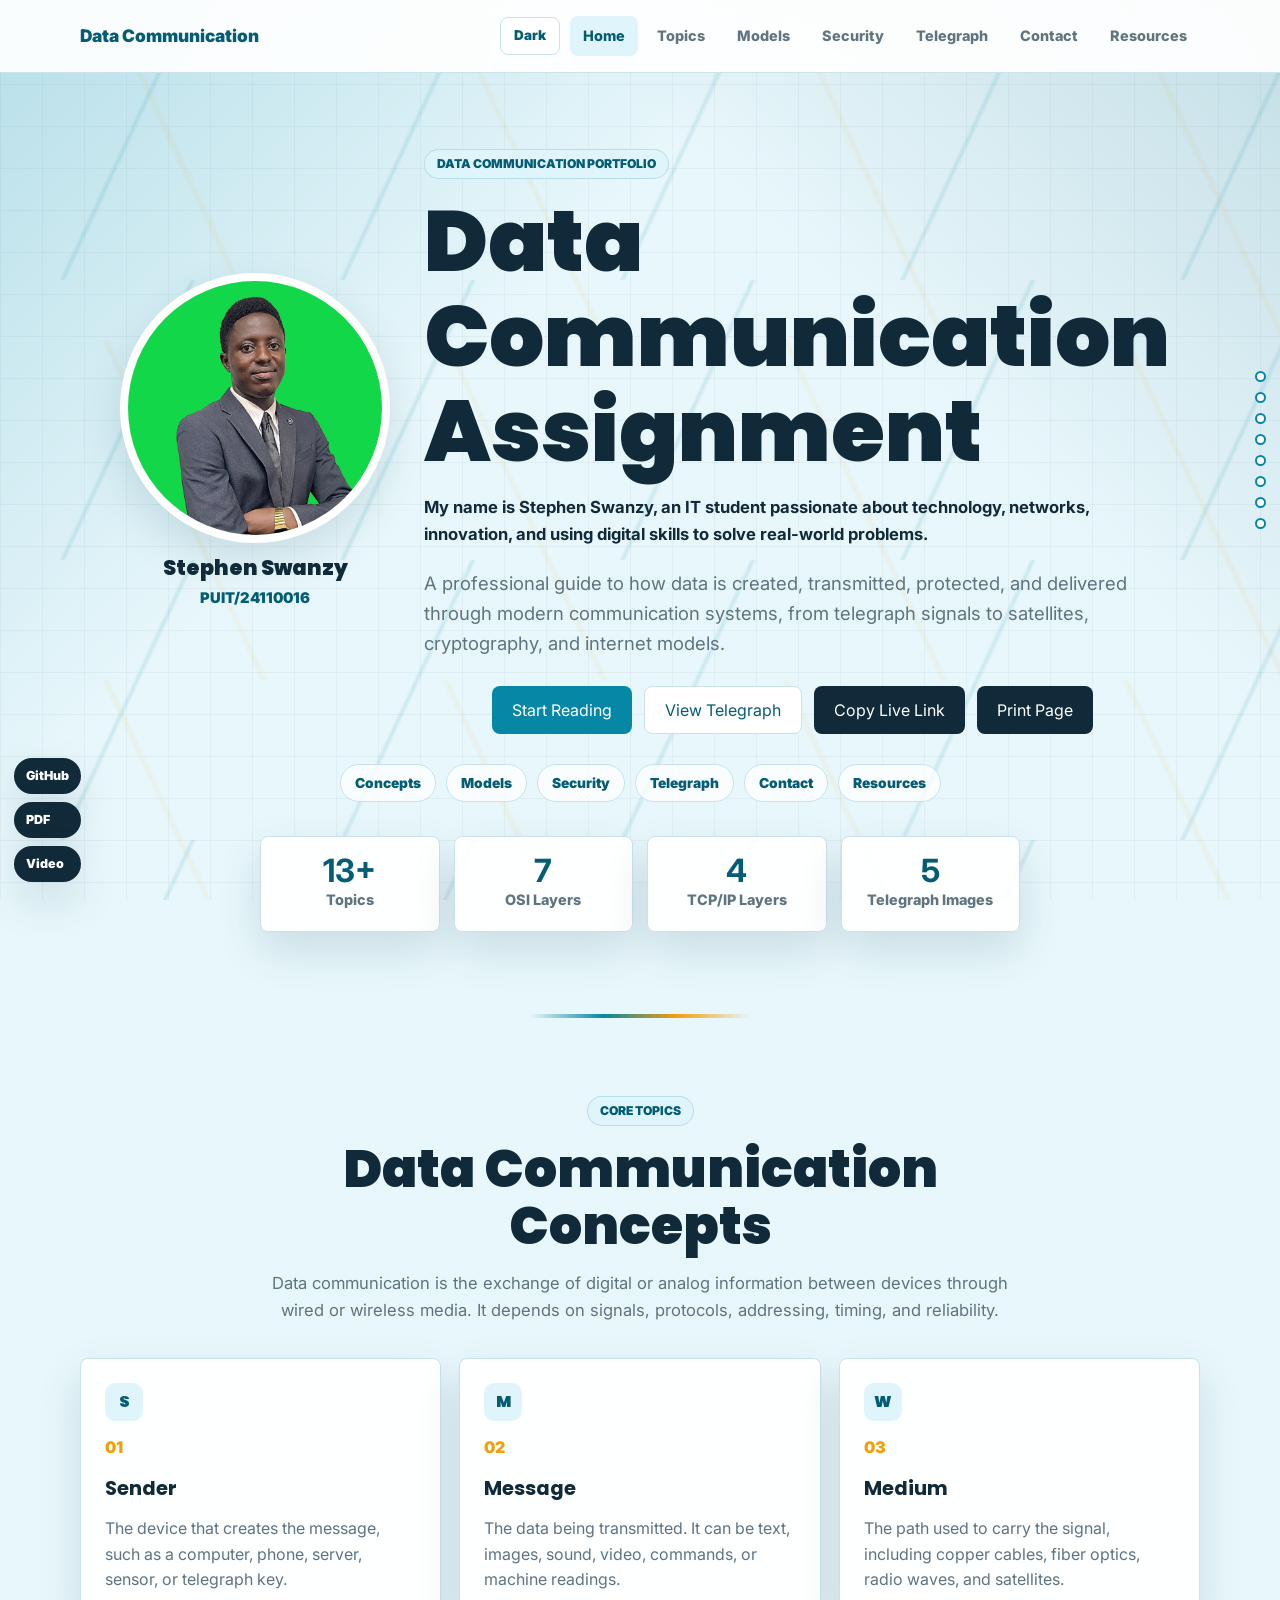
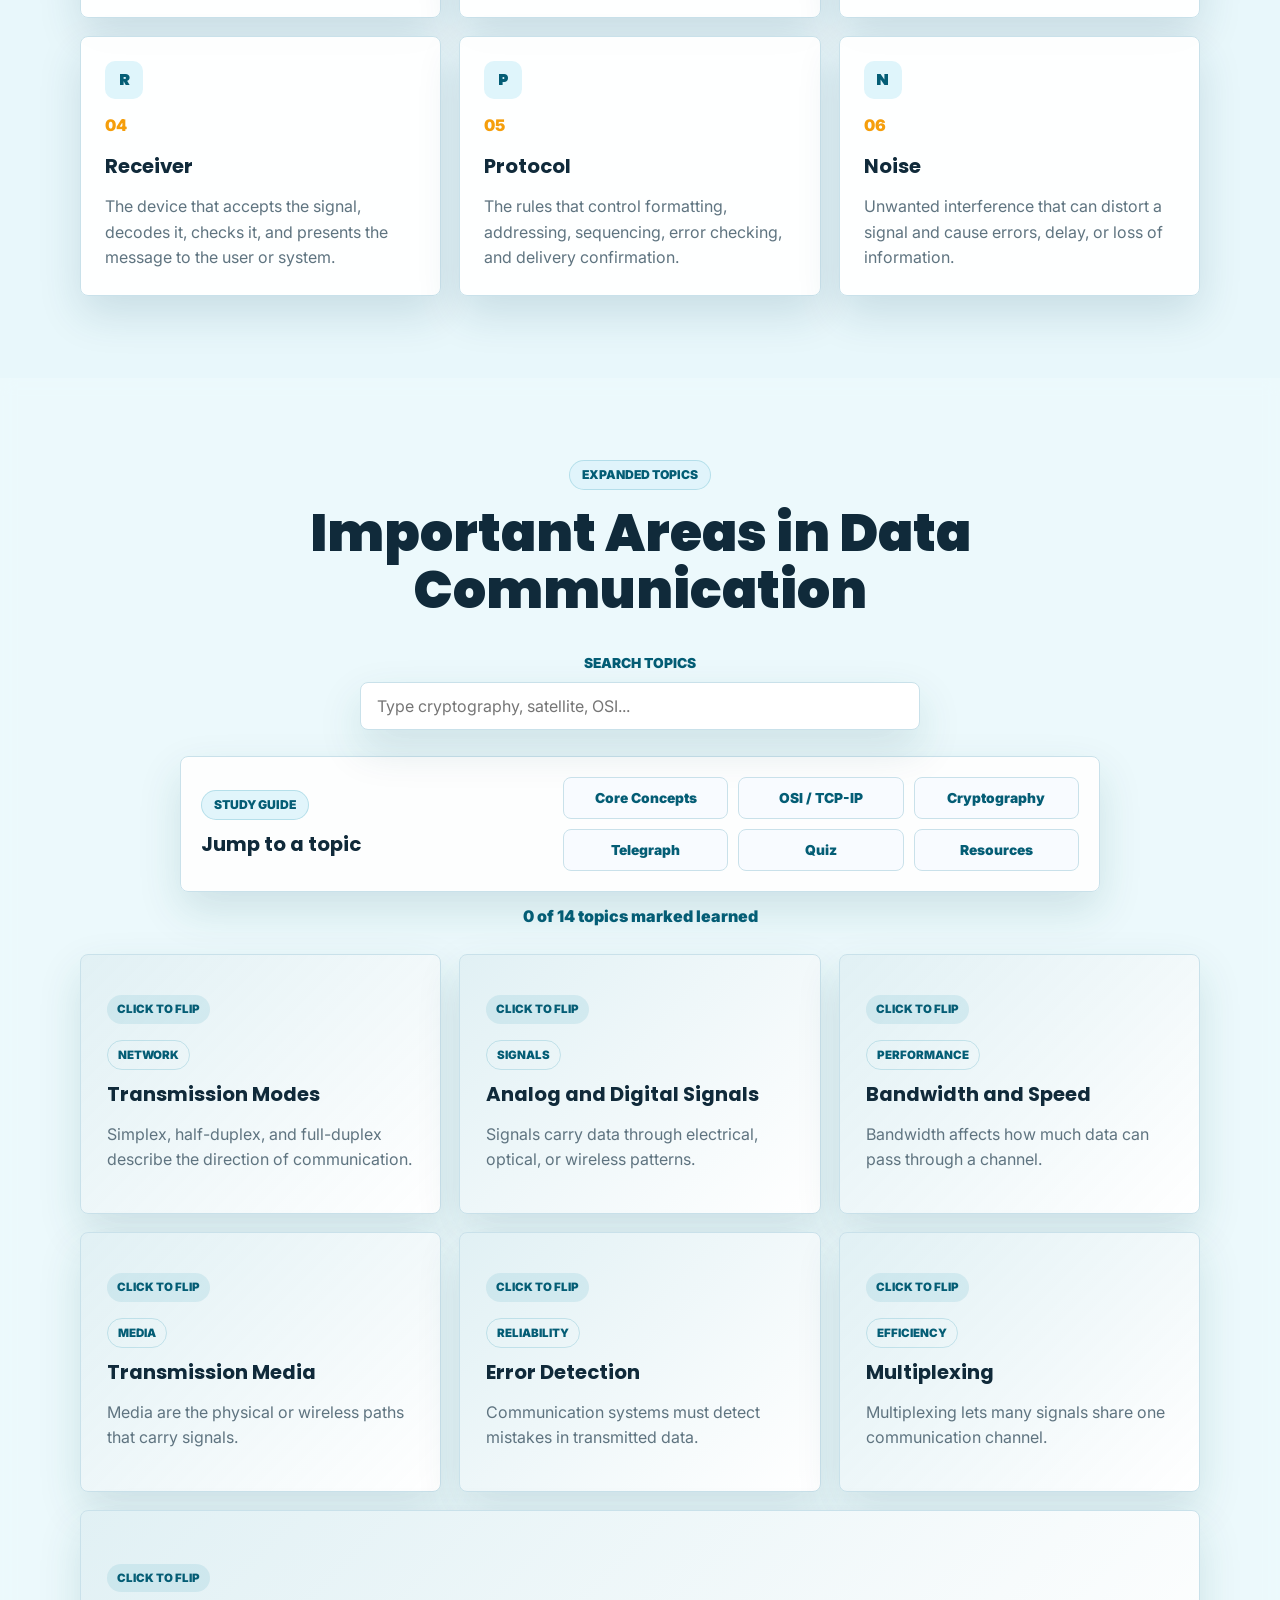
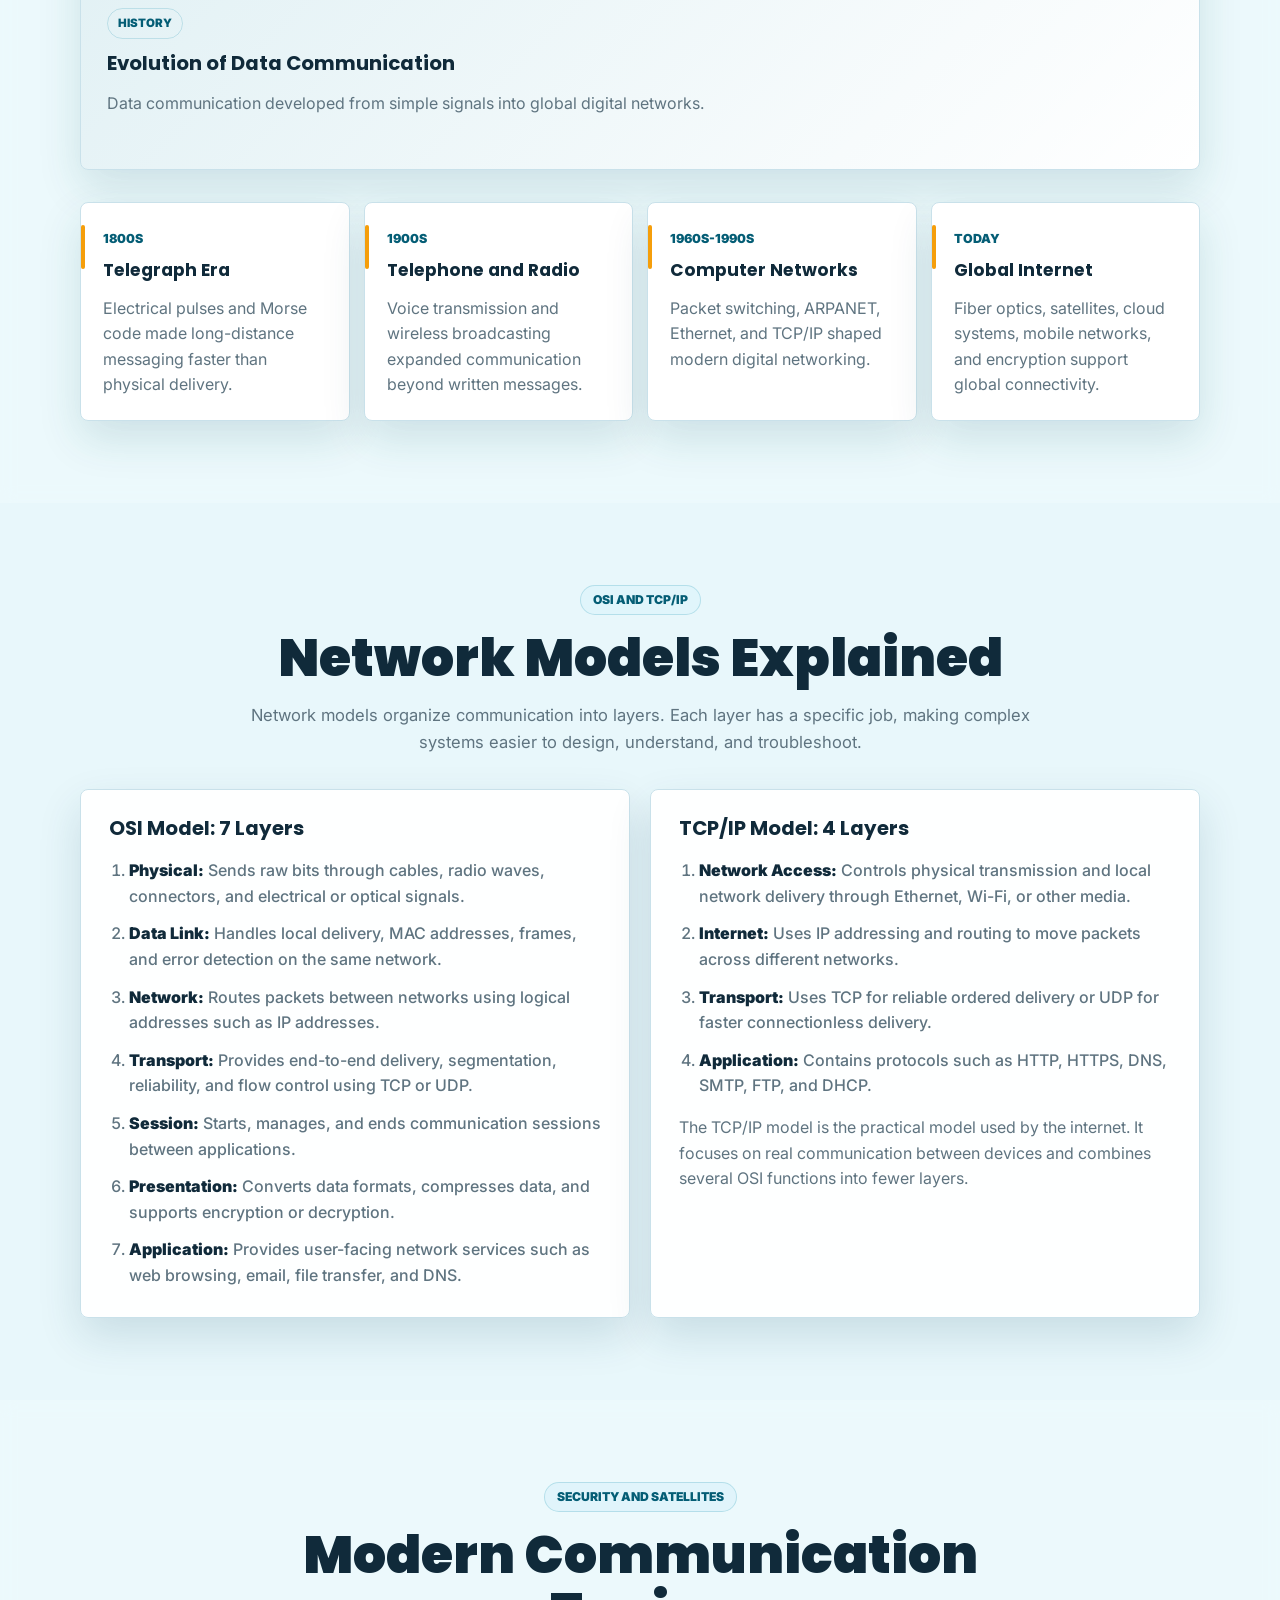
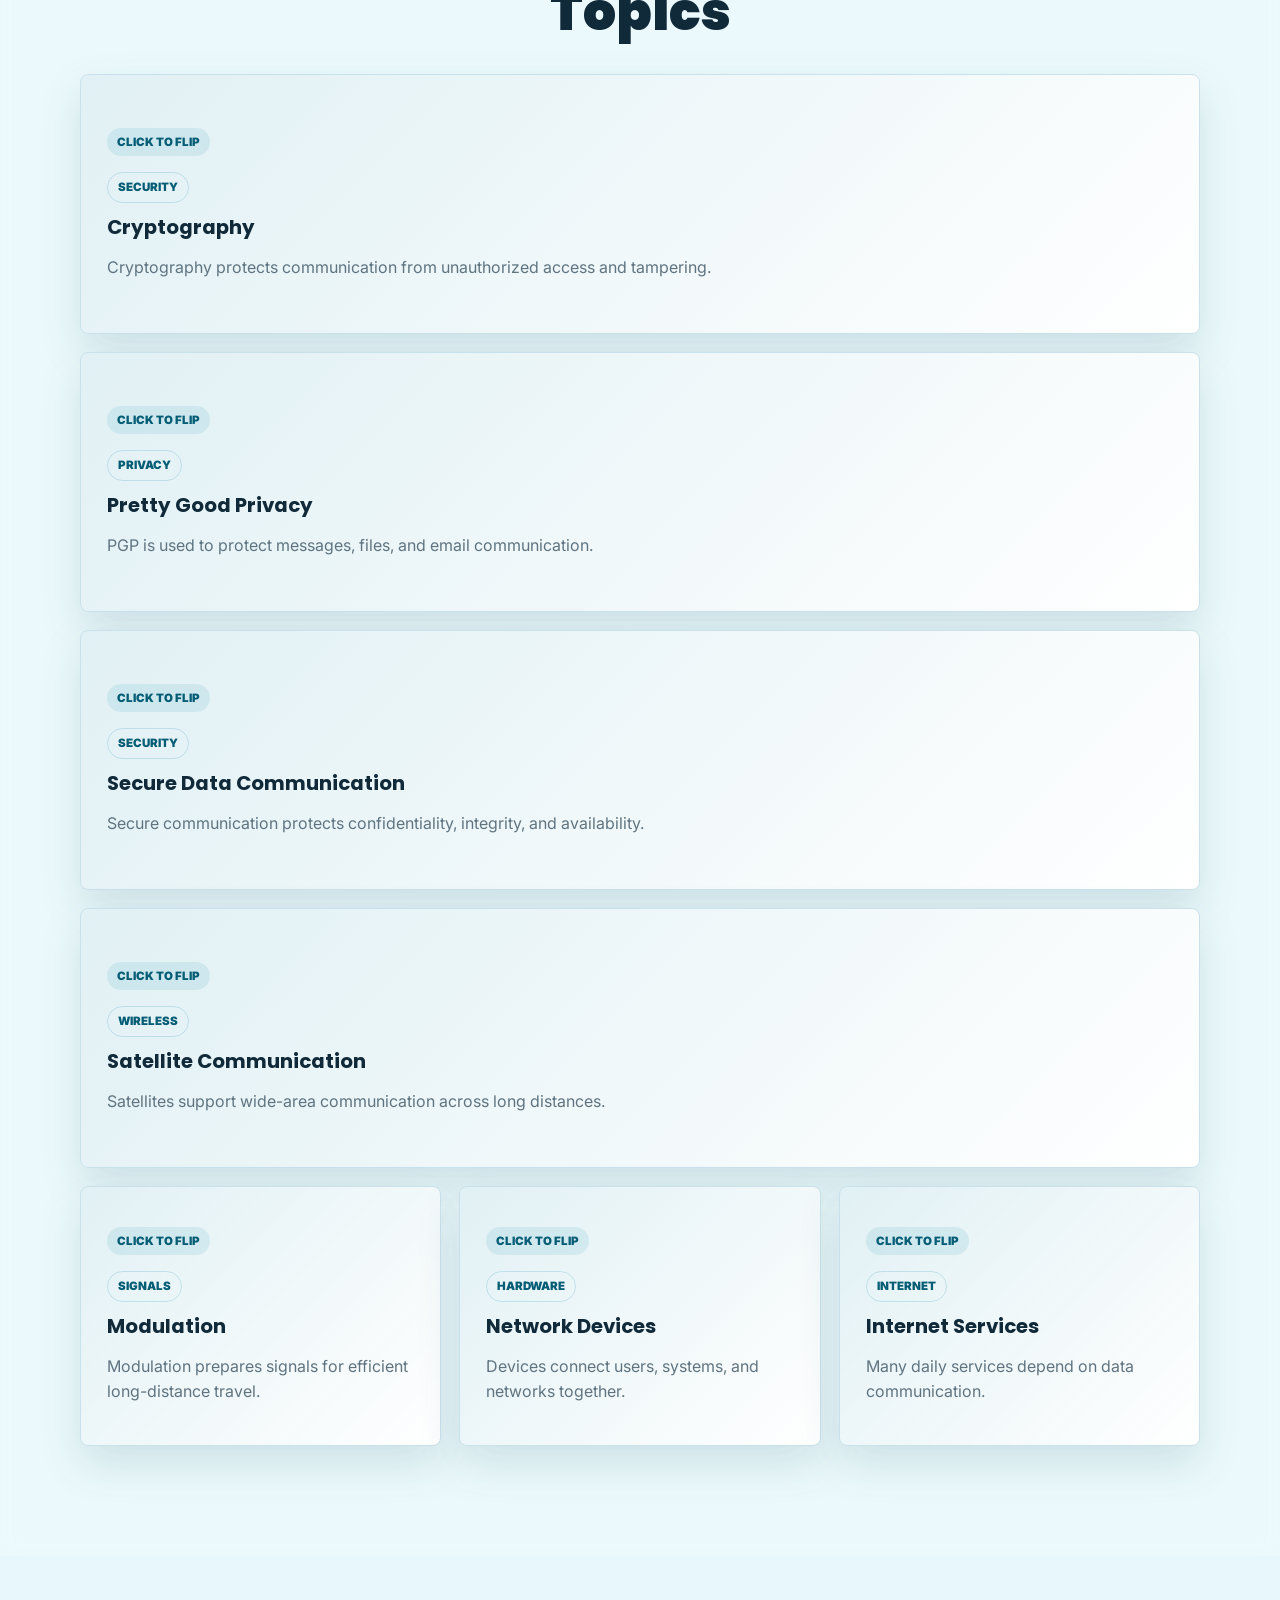
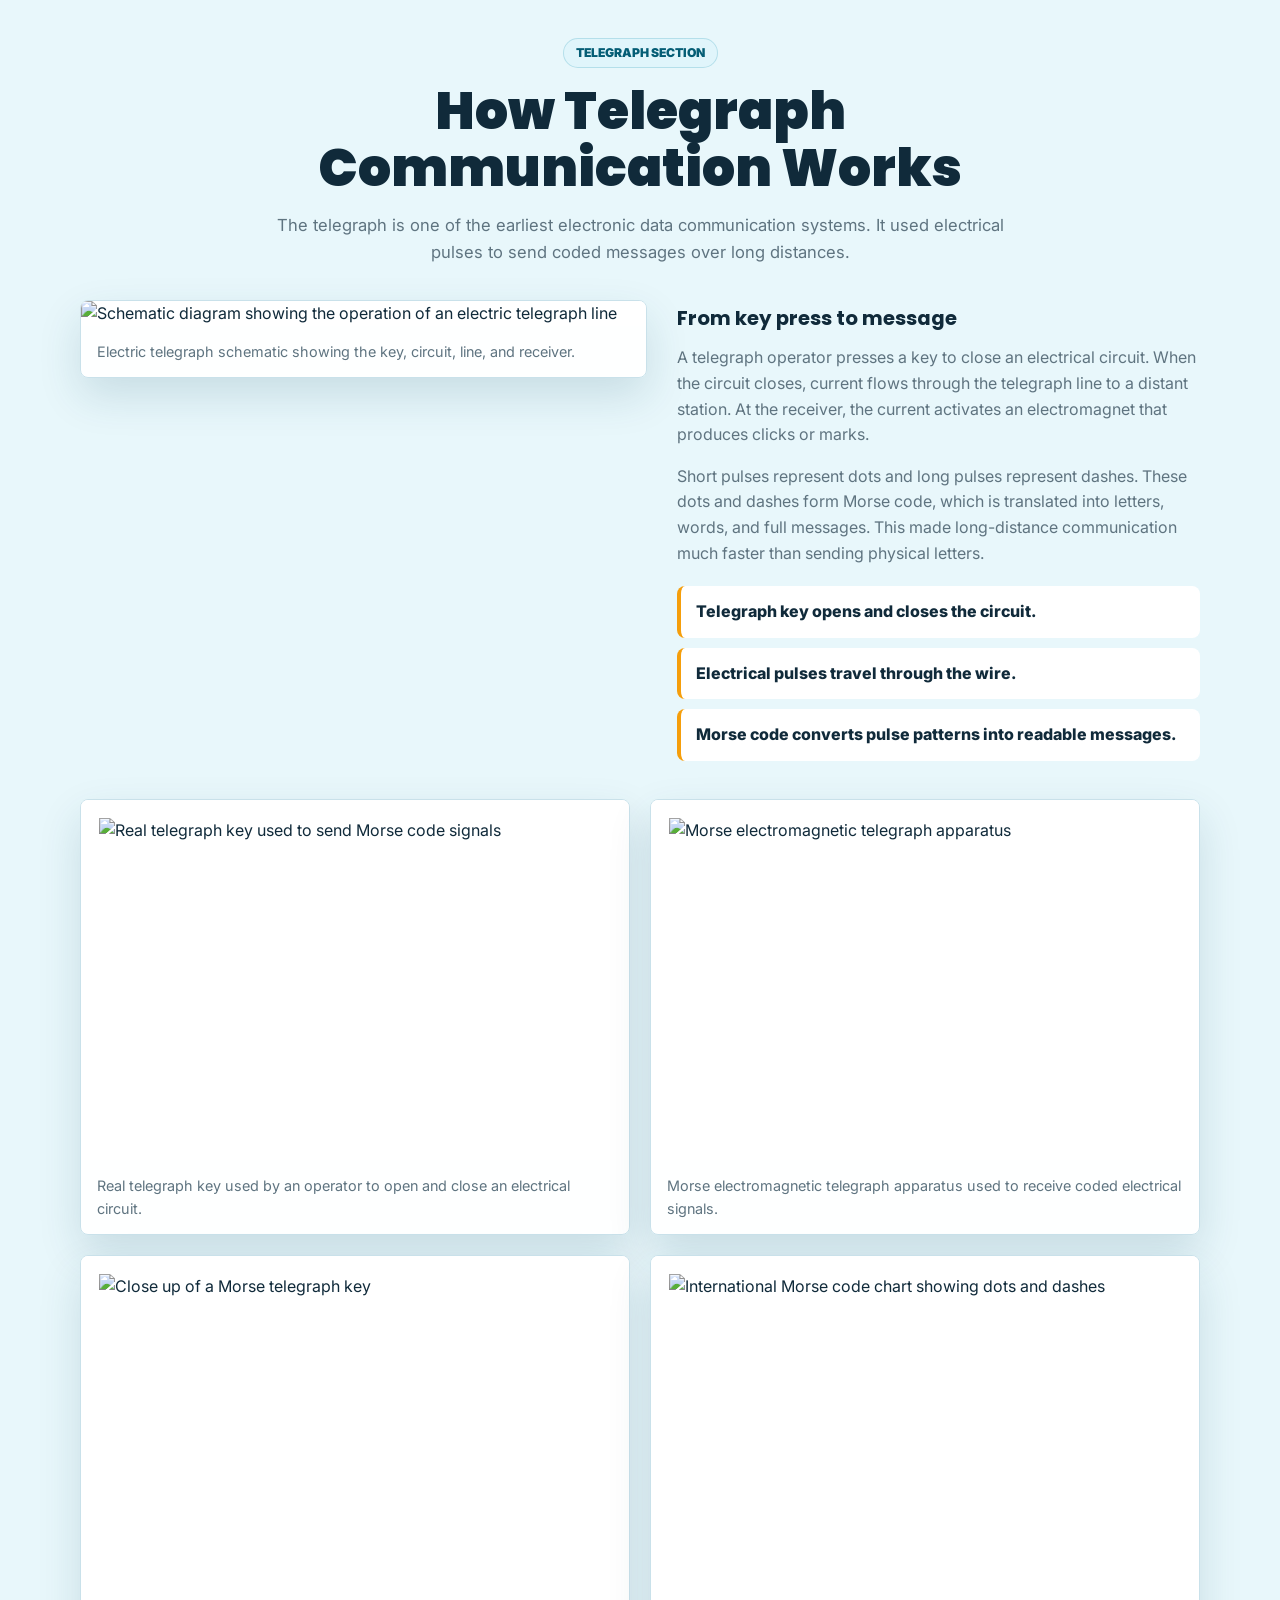
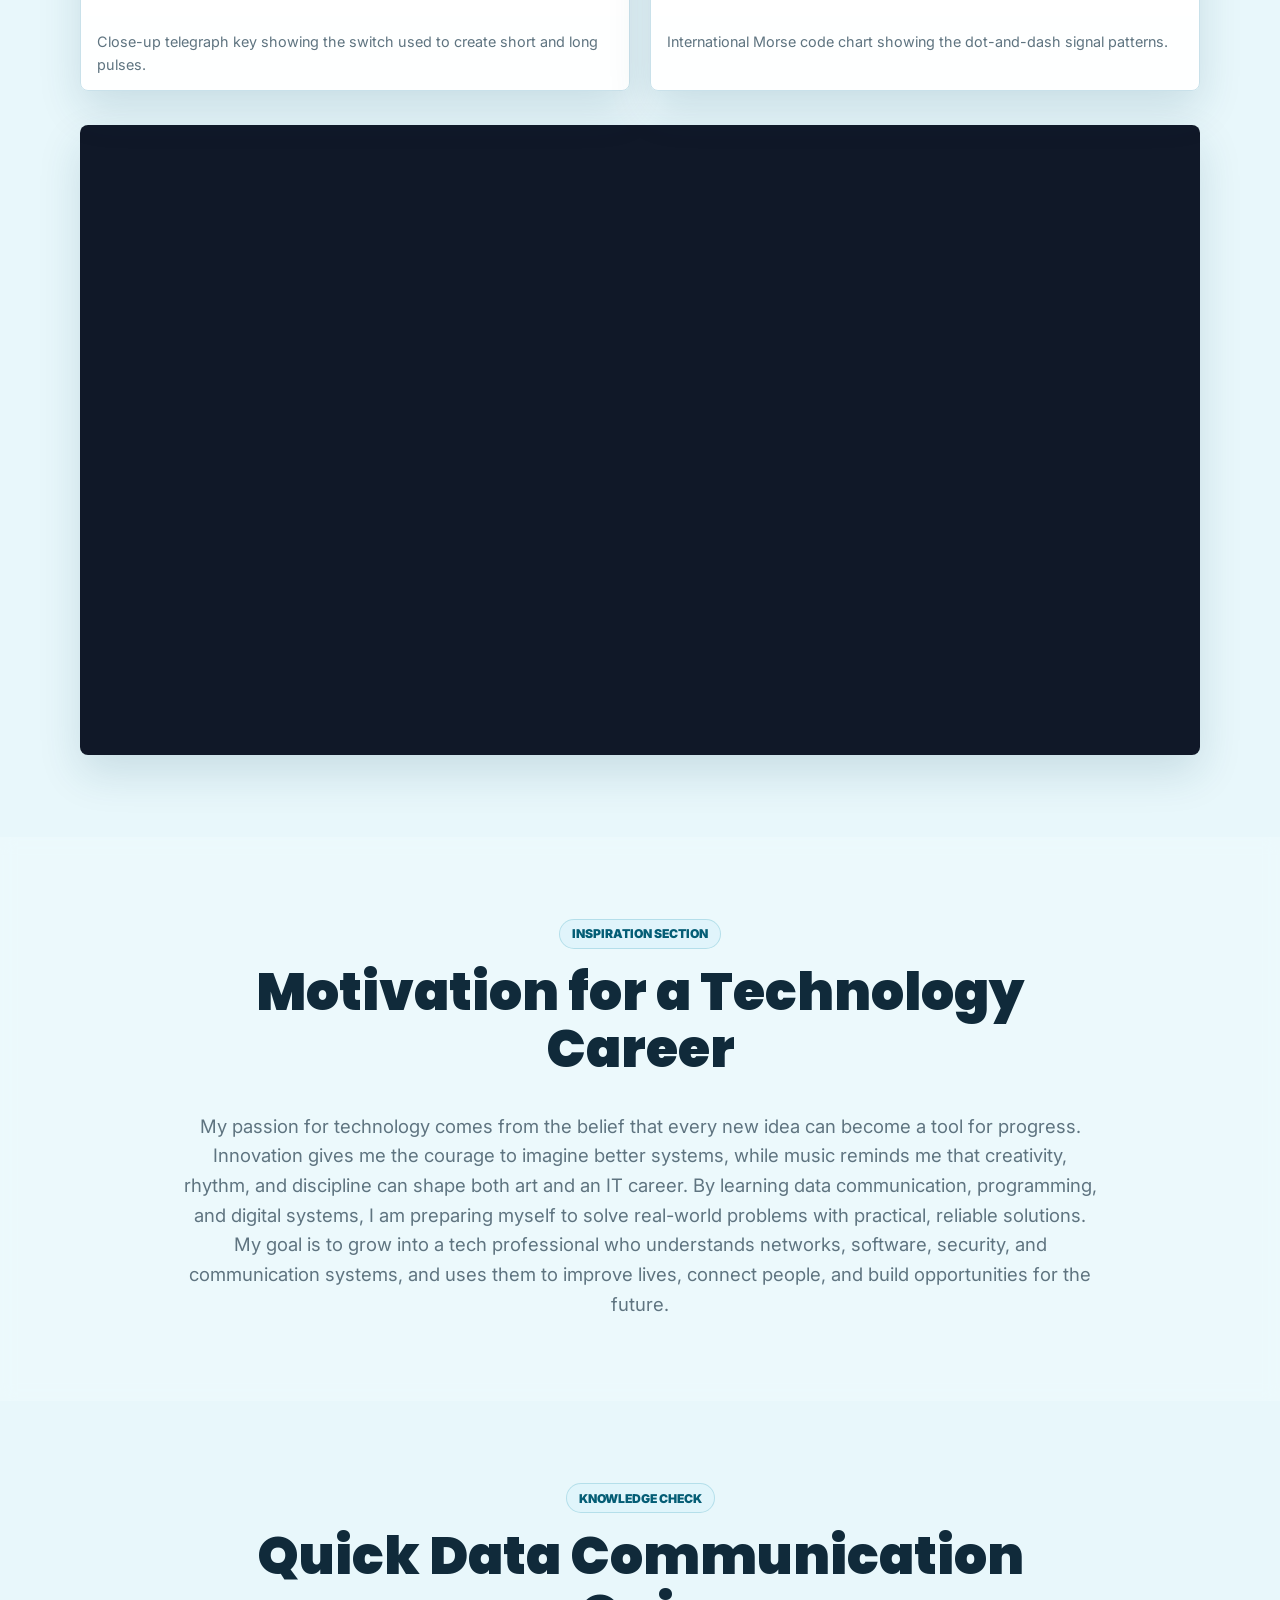
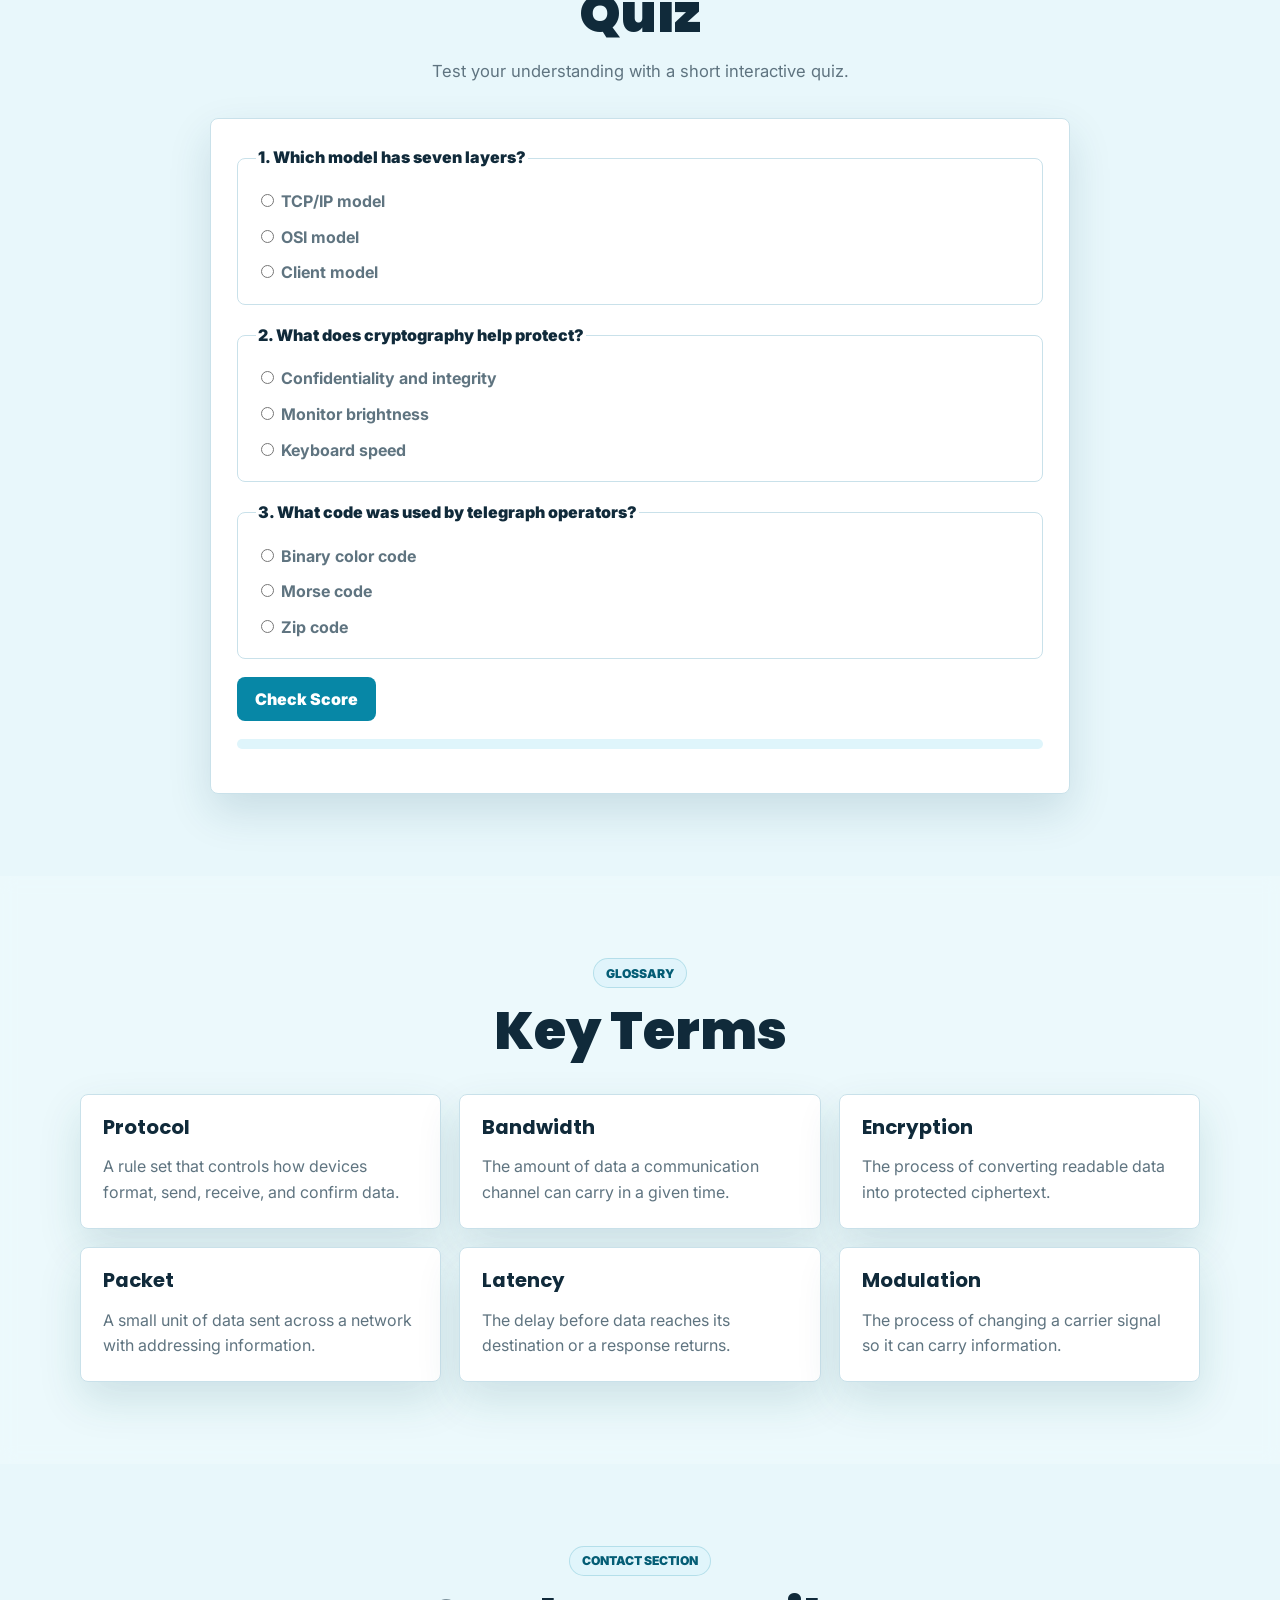
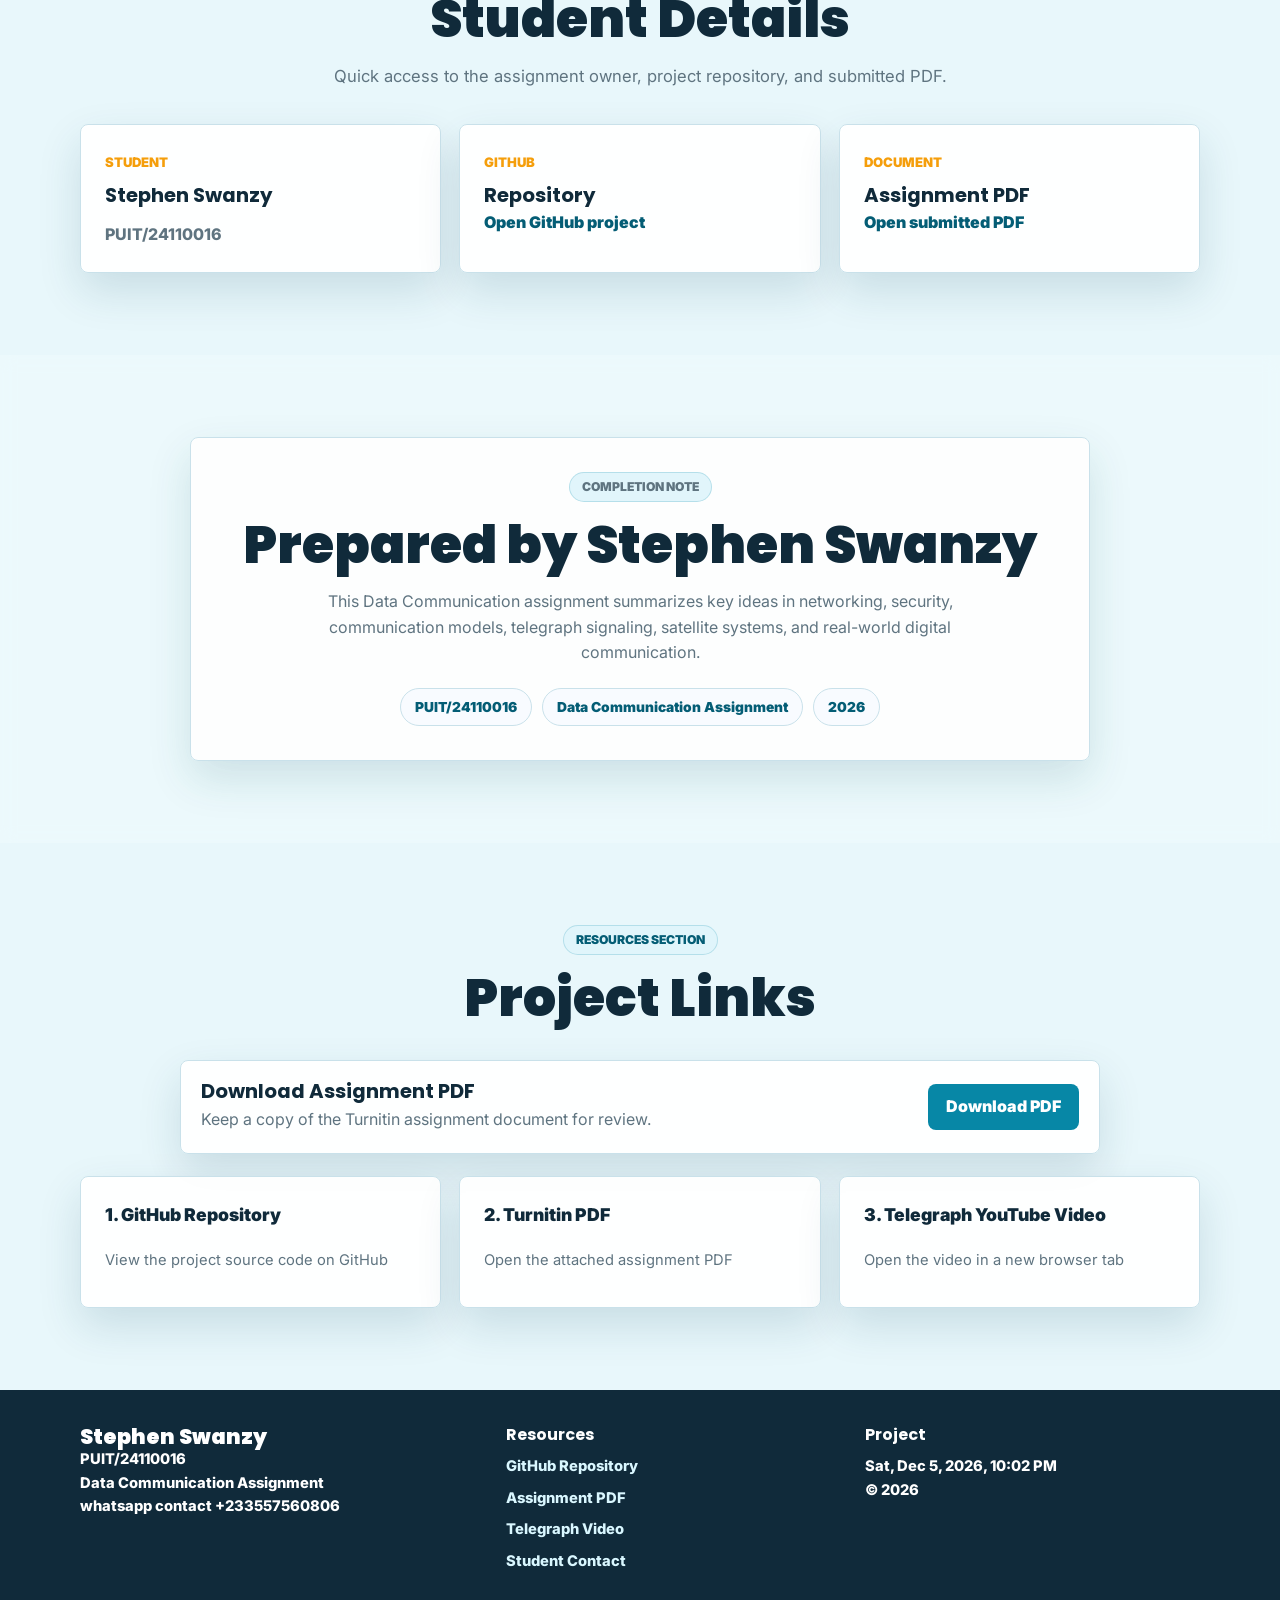
==== commit 1a5f3aec: "Fix telegraph section images" ====
--- a/html/index.html
+++ b/html/index.html
@@ -79,7 +79,7 @@
                     <div><strong data-count="13">0</strong><span>Topics</span></div>
                     <div><strong data-count="7">0</strong><span>OSI Layers</span></div>
                     <div><strong data-count="4">0</strong><span>TCP/IP Layers</span></div>
-                    <div><strong data-count="4">0</strong><span>Telegraph Images</span></div>
+                    <div><strong data-count="5">0</strong><span>Telegraph Images</span></div>
                 </div>
             </div>
         </section>
@@ -440,8 +440,8 @@
 
             <div class="telegraph-layout">
                 <figure class="diagram-card">
-                    <img src="https://upload.wikimedia.org/wikipedia/commons/0/08/NIE_1905_Telegraph_-_Schematic.jpg" alt="Schematic diagram showing the operation of an electric telegraph line">
-                    <figcaption>Electric telegraph schematic from The New International Encyclopaedia, 1905.</figcaption>
+                    <img src="https://commons.wikimedia.org/wiki/Special:FilePath/Electrical_Telegraph_Schematic.svg?width=1000" alt="Schematic diagram showing the operation of an electric telegraph line">
+                    <figcaption>Electric telegraph schematic showing the key, circuit, line, and receiver.</figcaption>
                 </figure>
                 <div class="explanation">
                     <h3>From key press to message</h3>
@@ -469,12 +469,16 @@
                     <figcaption>Real telegraph key used by an operator to open and close an electrical circuit.</figcaption>
                 </figure>
                 <figure class="diagram-card">
-                    <img src="https://upload.wikimedia.org/wikipedia/commons/b/b5/International_Morse_Code.svg" alt="International Morse code chart showing dots and dashes">
-                    <figcaption>International Morse code chart showing telegraph signal patterns.</figcaption>
+                    <img src="https://commons.wikimedia.org/wiki/Special:FilePath/Morse_electromagnetic_telegraph.jpg?width=900" alt="Morse electromagnetic telegraph apparatus">
+                    <figcaption>Morse electromagnetic telegraph apparatus used to receive coded electrical signals.</figcaption>
                 </figure>
                 <figure class="diagram-card">
-                    <img src="https://upload.wikimedia.org/wikipedia/commons/3/37/Morse_Signal_Key.png" alt="Morse signal key showing dots and dashes">
-                    <figcaption>Morse signal key with dots and dashes used in telegraph communication.</figcaption>
+                    <img src="https://commons.wikimedia.org/wiki/Special:FilePath/Morse%20key-CNAM%2014674-2-IMG%205195-black.jpg?width=900" alt="Close up of a Morse telegraph key">
+                    <figcaption>Close-up telegraph key showing the switch used to create short and long pulses.</figcaption>
+                </figure>
+                <figure class="diagram-card">
+                    <img src="https://commons.wikimedia.org/wiki/Special:FilePath/International_Morse_Code.svg?width=900" alt="International Morse code chart showing dots and dashes">
+                    <figcaption>International Morse code chart showing the dot-and-dash signal patterns.</figcaption>
                 </figure>
             </div>
 
@@ -643,6 +647,7 @@
             <h2>Stephen Swanzy</h2>
             <p>PUIT/24110016</p>
             <p>Data Communication Assignment</p>
+            <p> whatsapp contact +233557560806 </p>
         </div>
         <div>
             <h3>Resources</h3>
